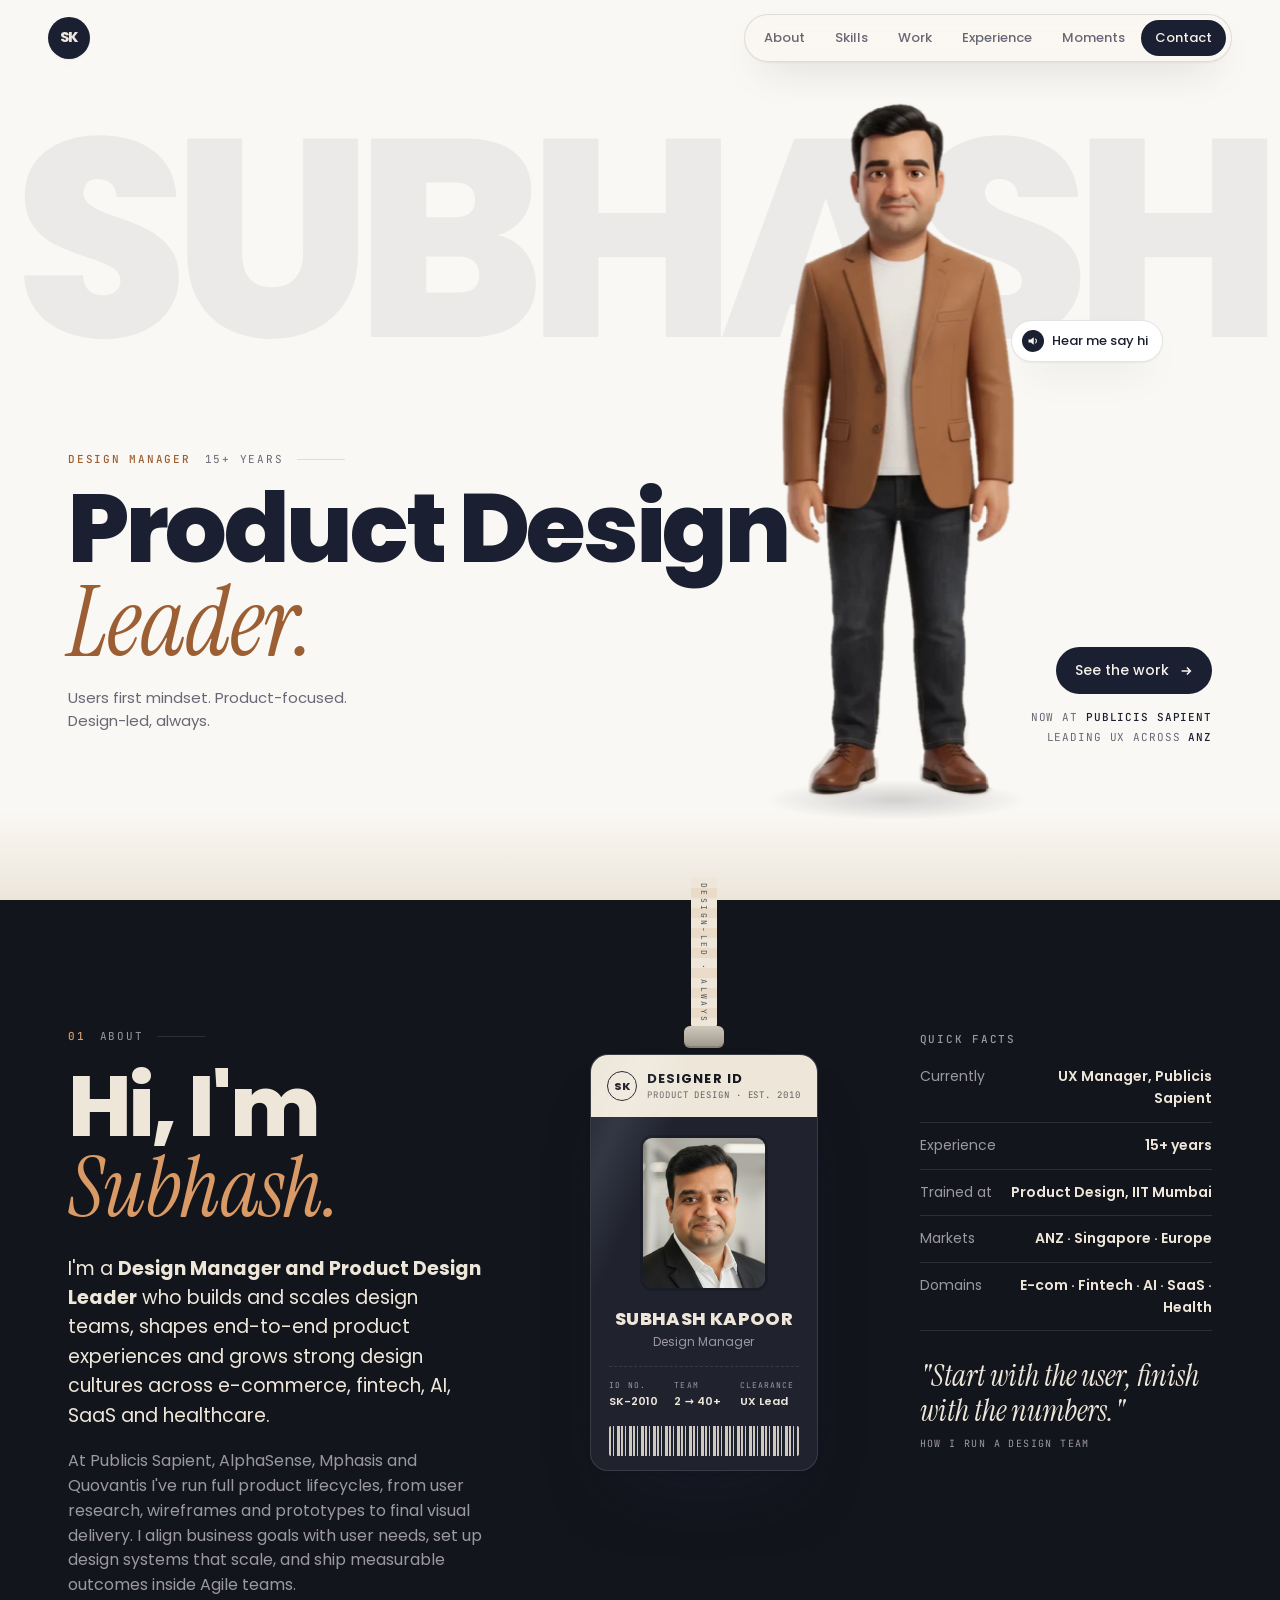
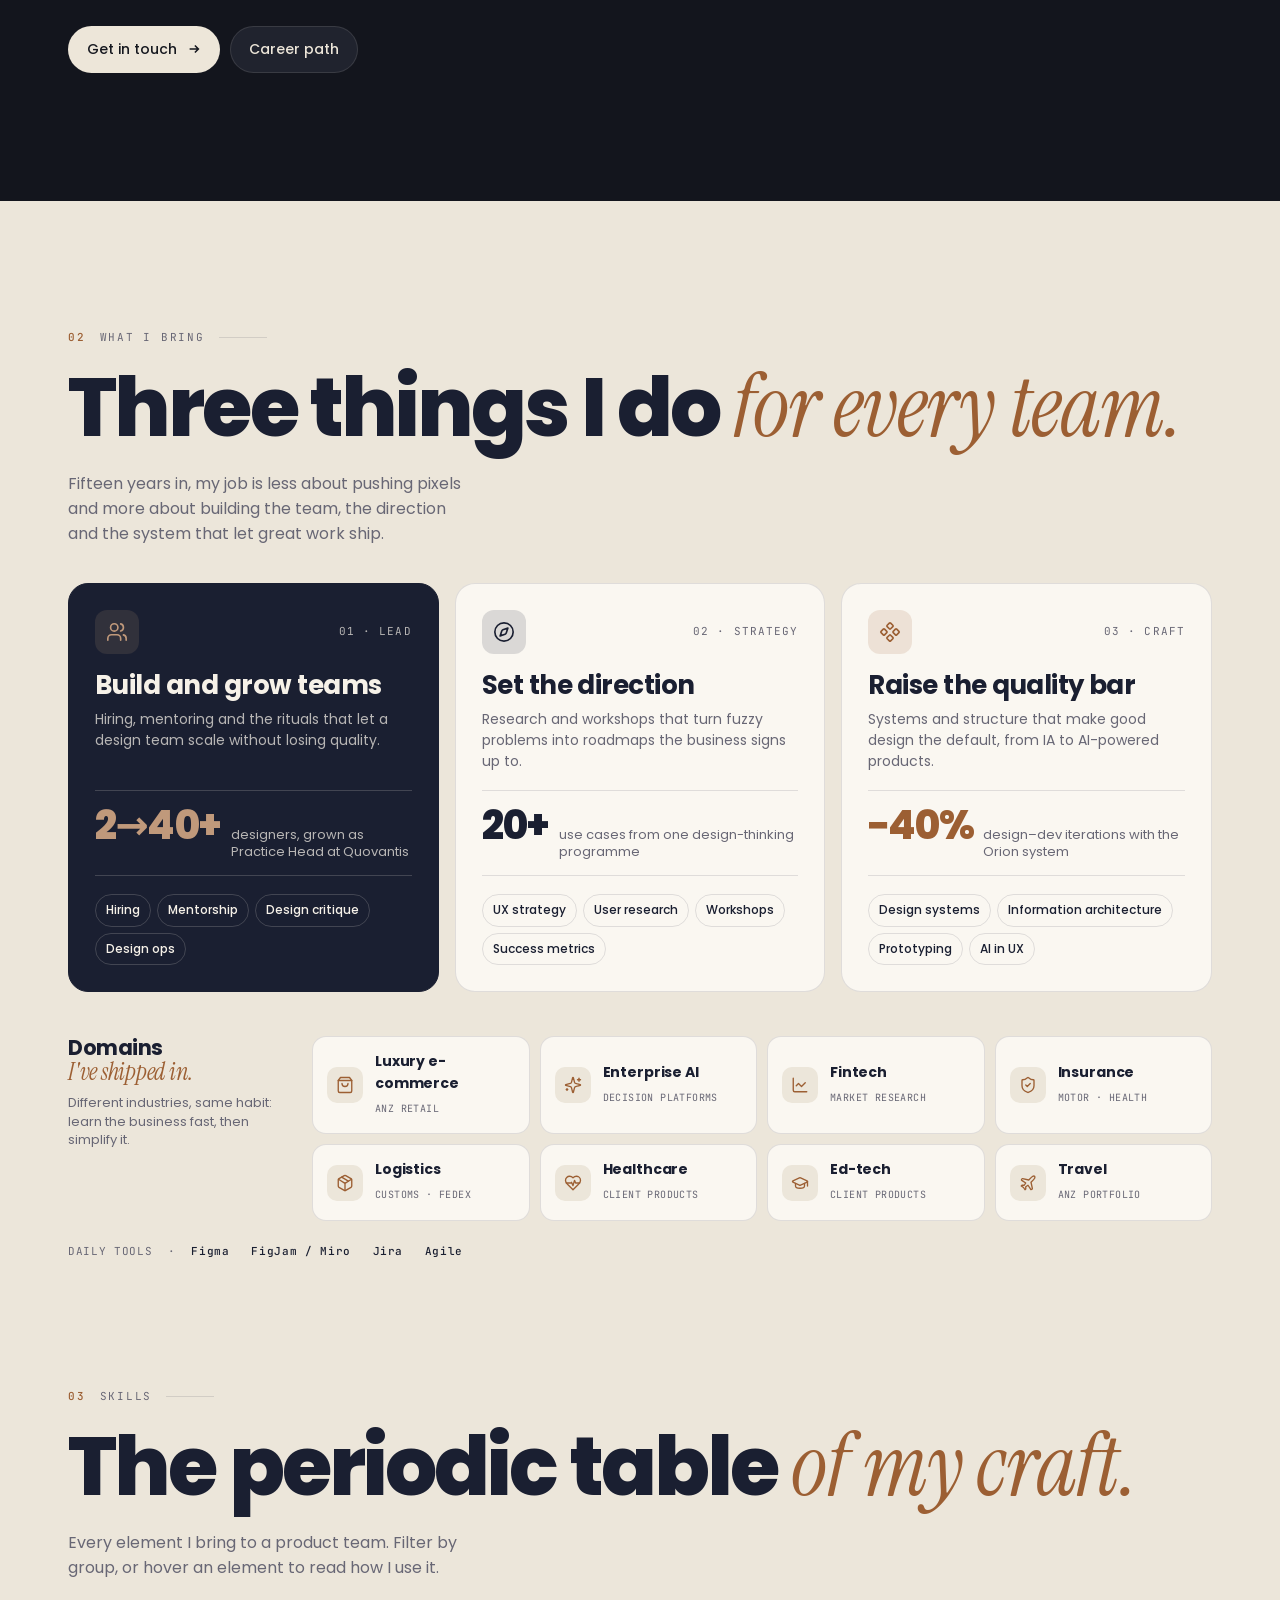
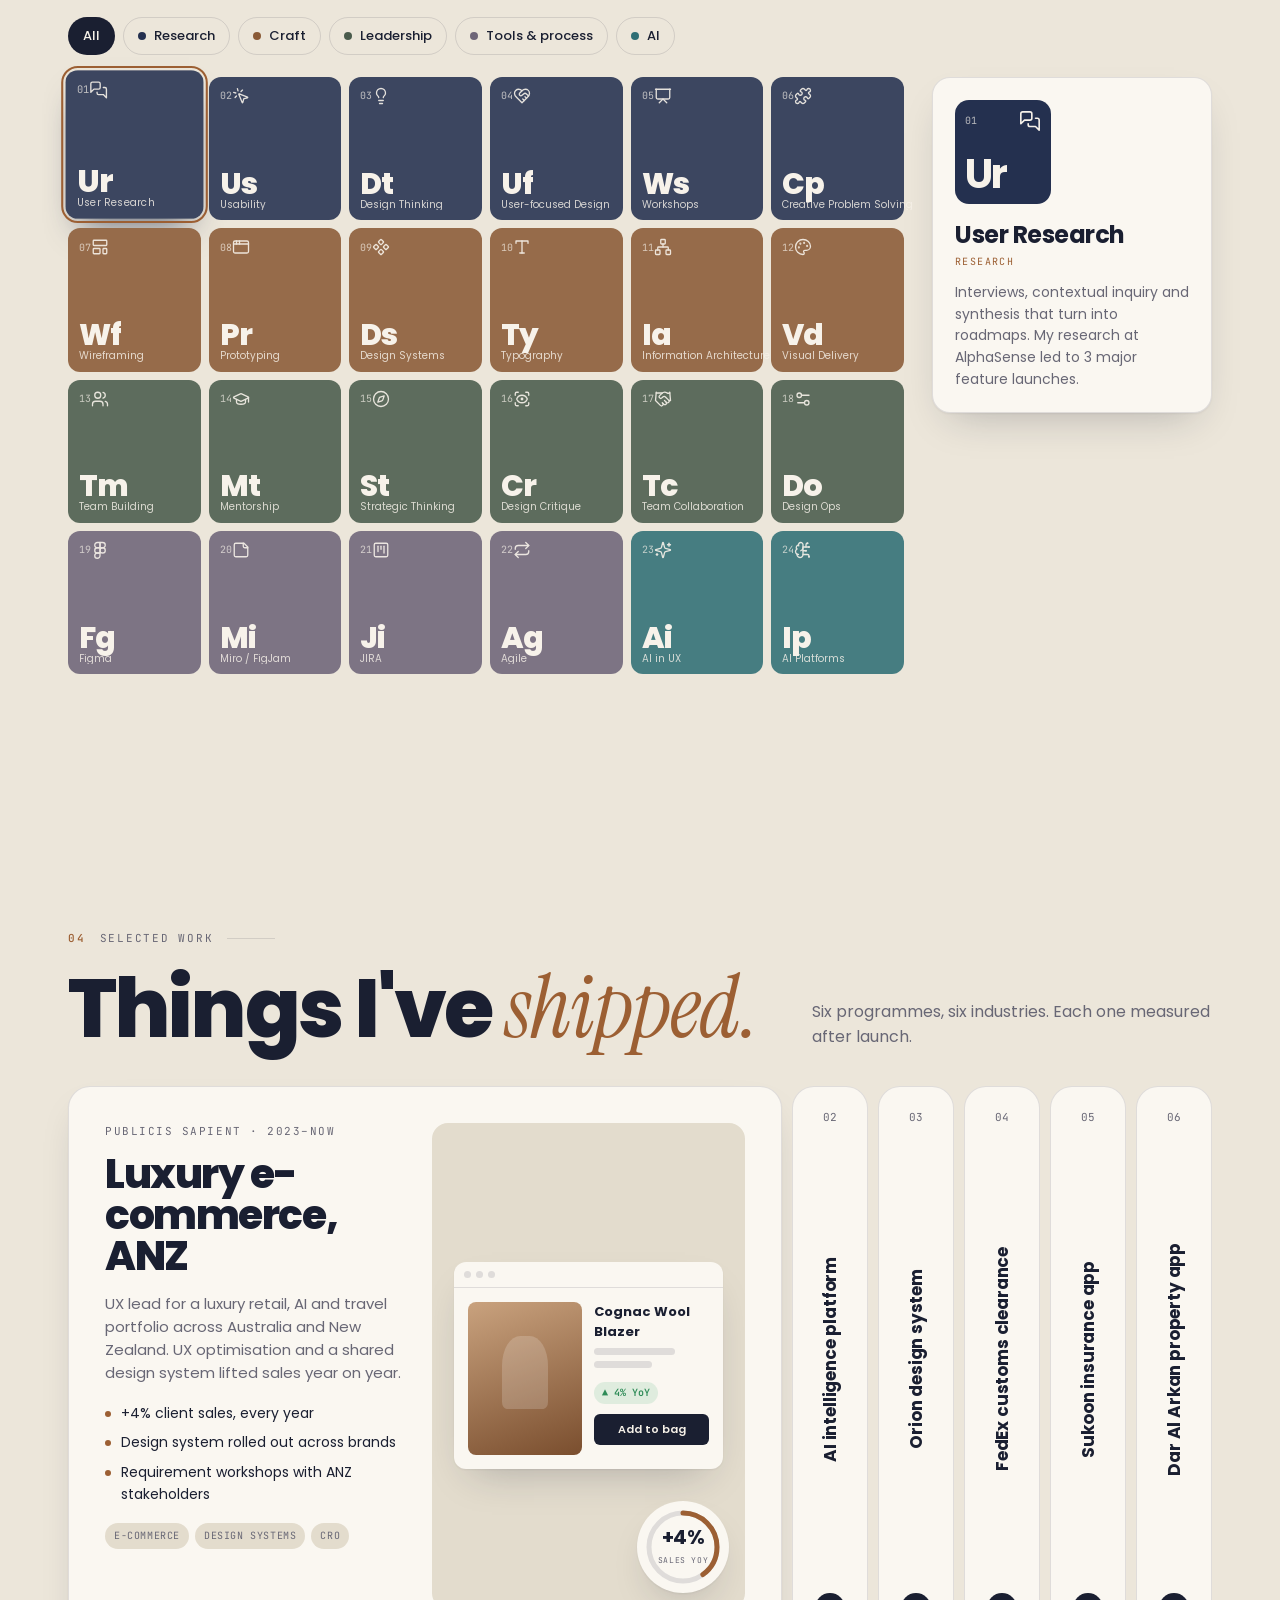
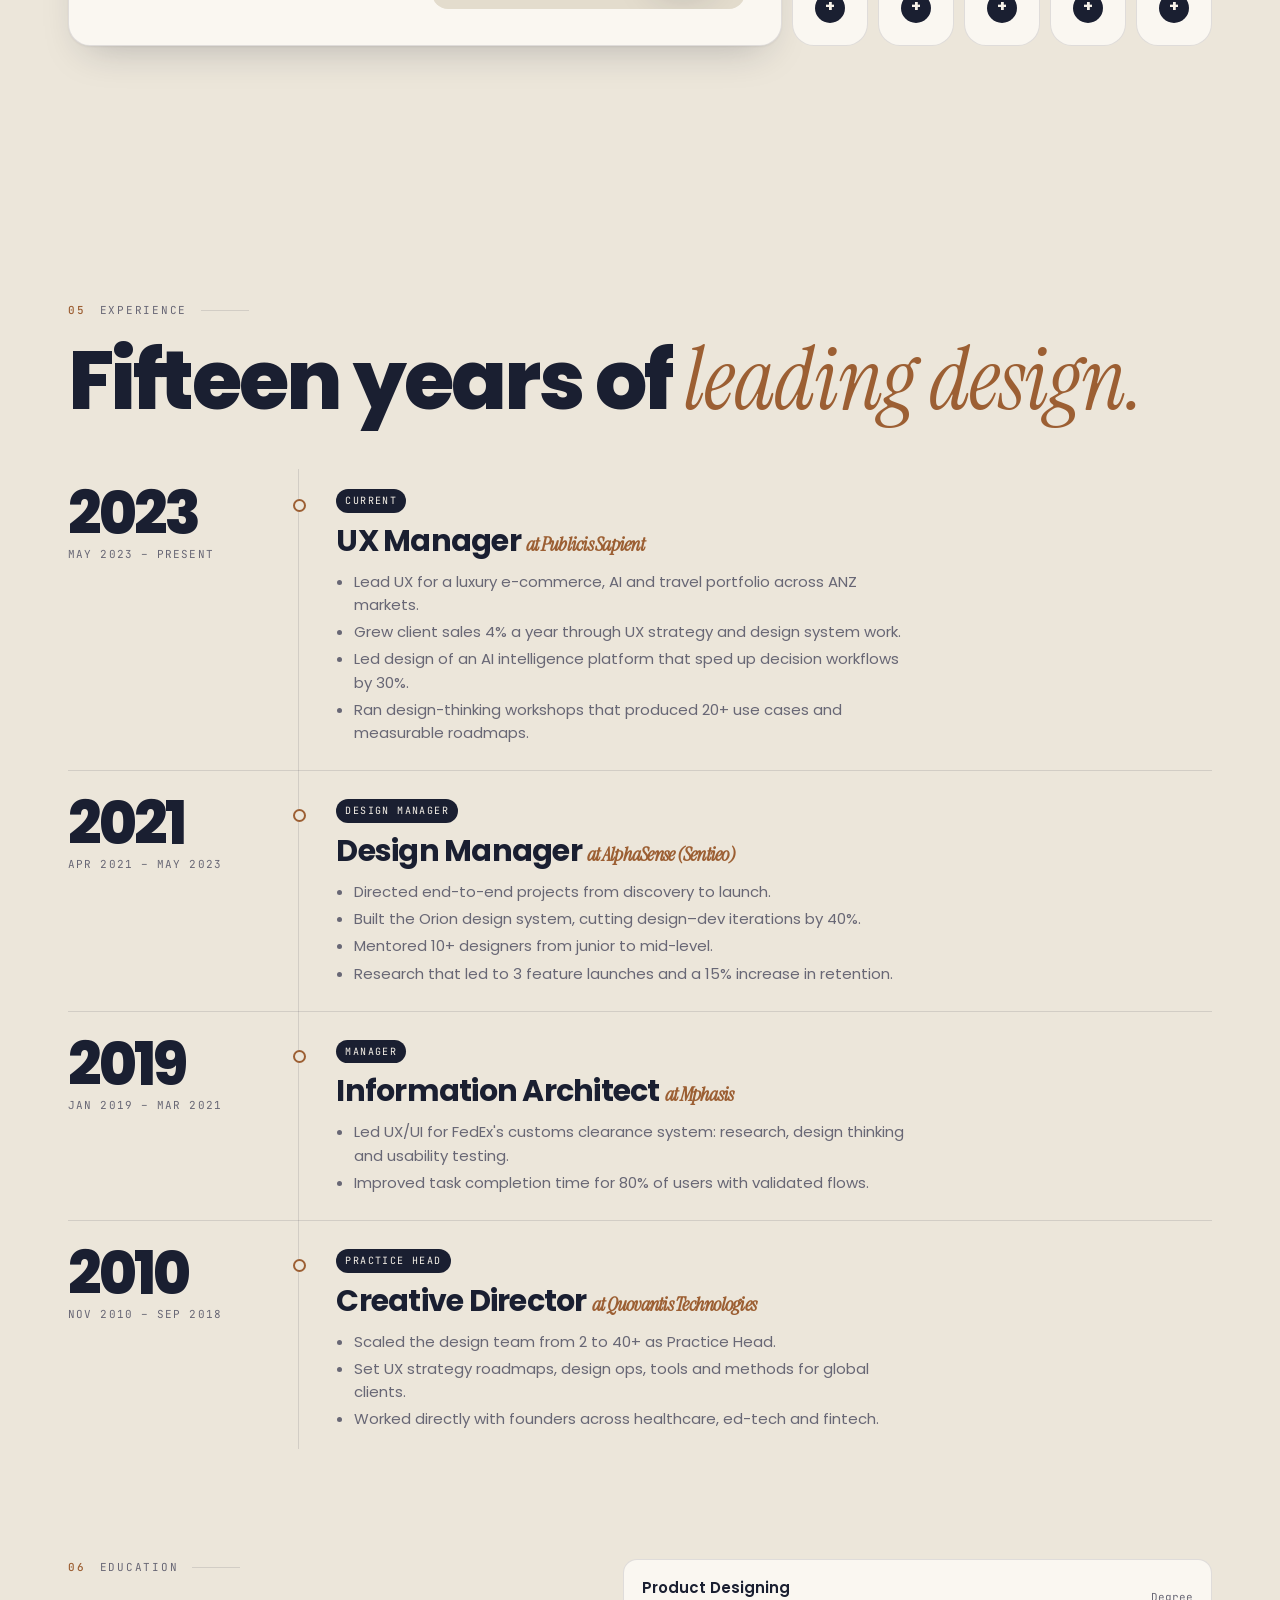
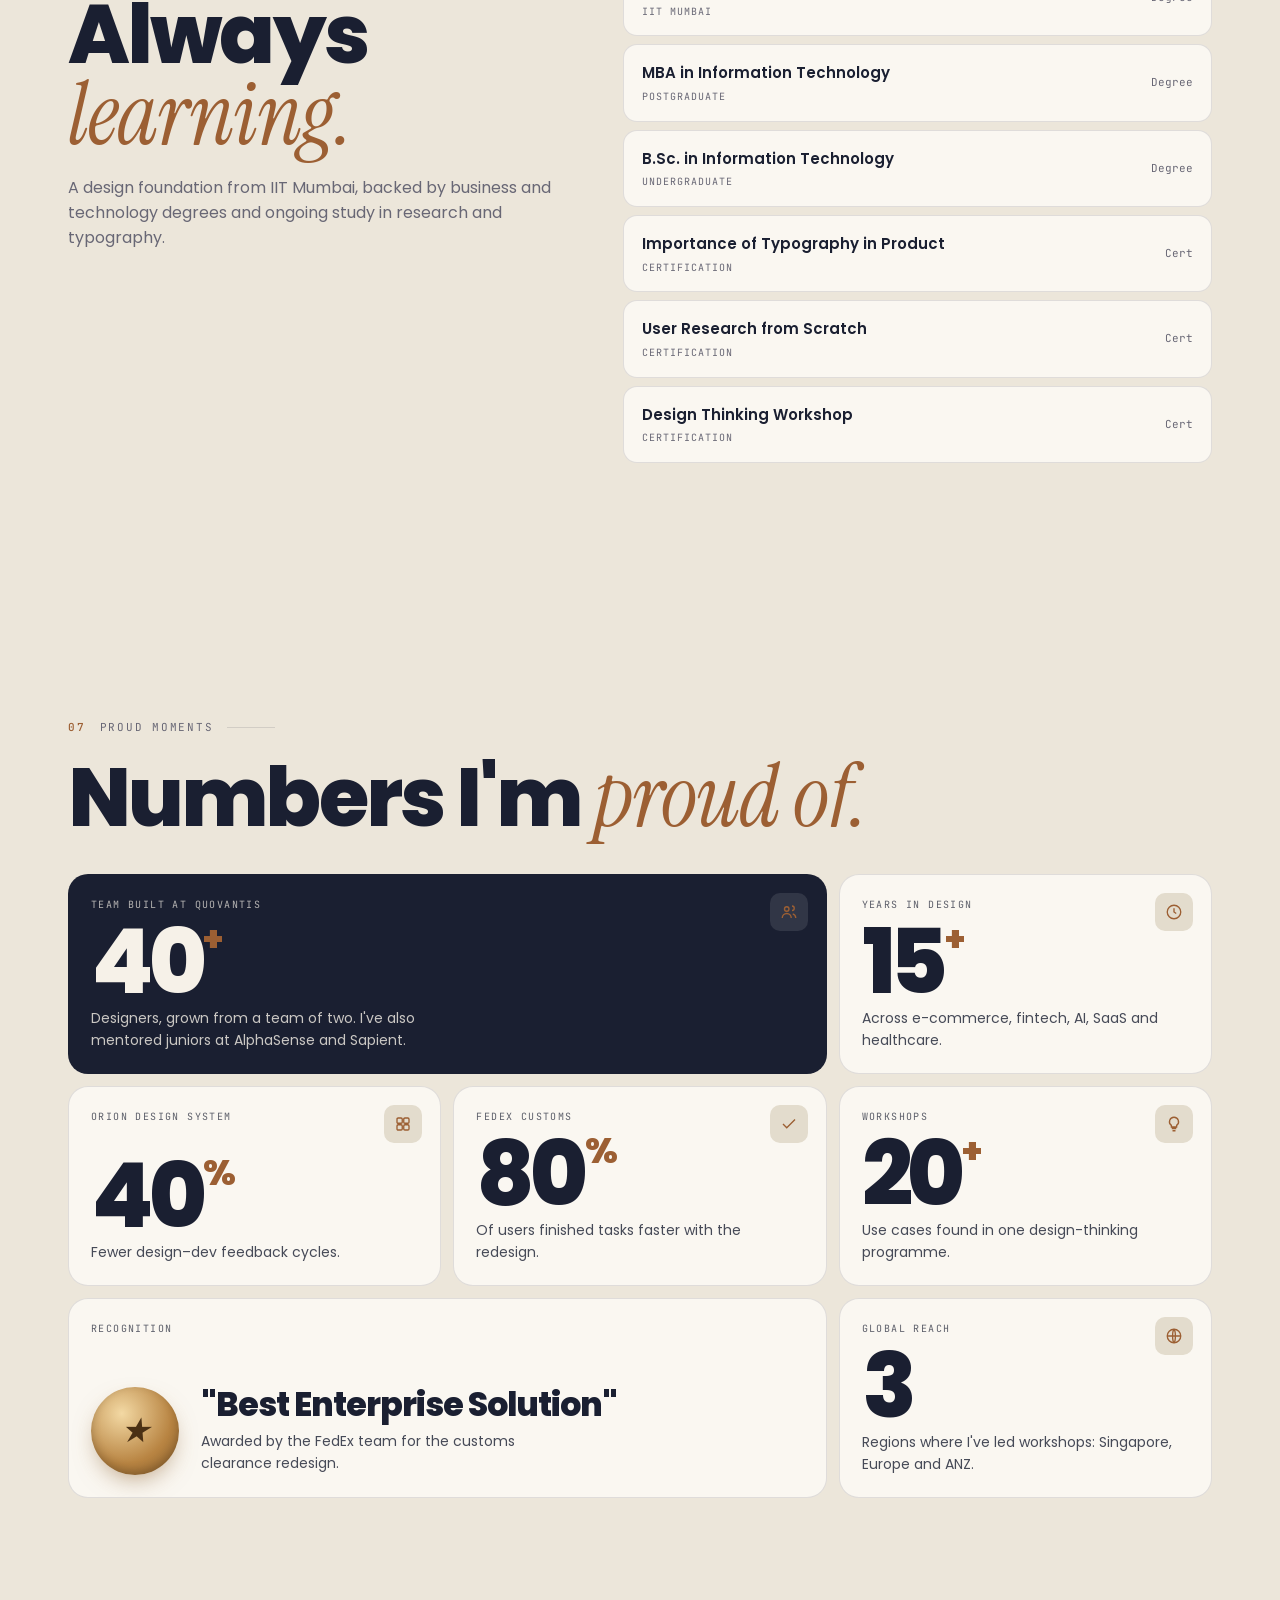
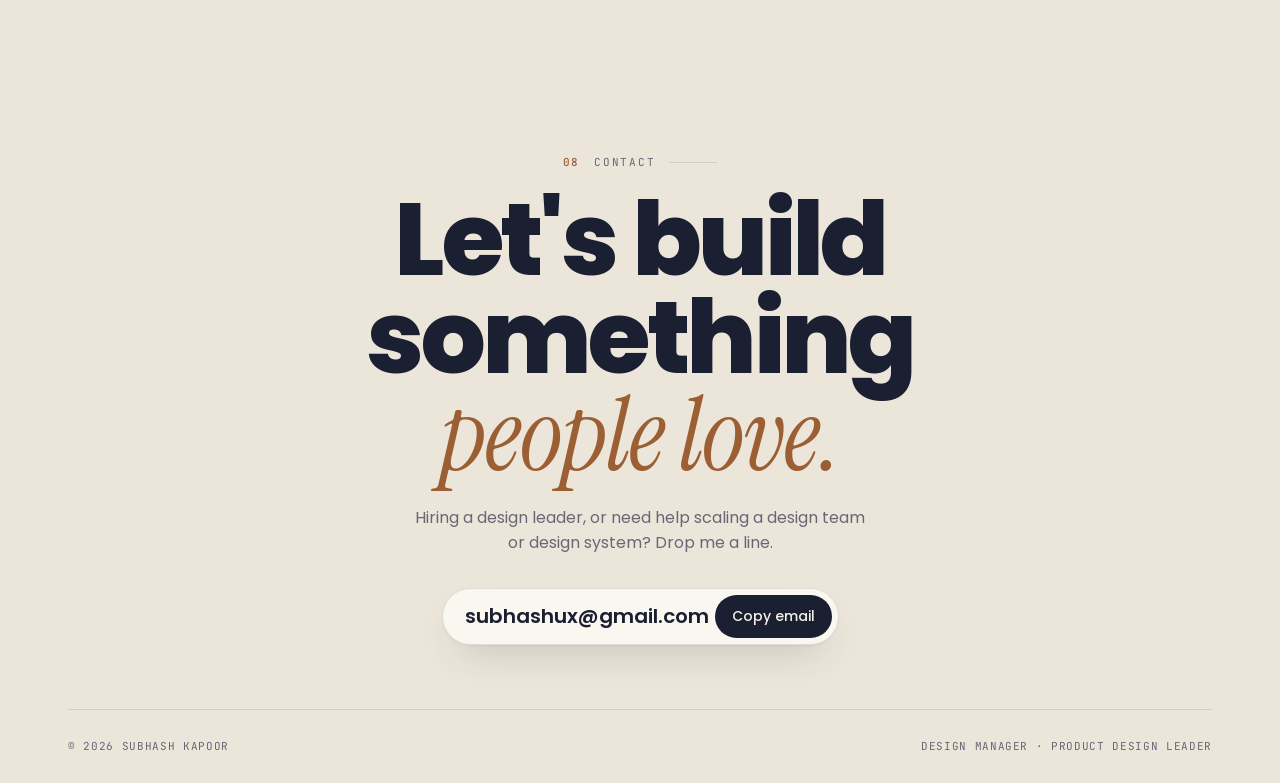
==== index.html @ 2c3939ae "Add Dar Al Arkan property app case study New daa.html case study (research, personas, IA, six key fl" ====
<!doctype html>
<html lang="en">
<head>
<meta charset="utf-8">
<meta name="viewport" content="width=device-width,initial-scale=1,viewport-fit=cover">
<meta name="description" content="Subhash Kapoor, Design Manager and Product Design Leader. Portfolio.">
<style>html{color-scheme:light}body{margin:0}[hidden]{display:none!important}img{max-width:100%}</style>
<title>Subhash Kapoor</title>
<link rel="preconnect" href="https://fonts.googleapis.com">
<link rel="preconnect" href="https://fonts.gstatic.com" crossorigin>
<link rel="stylesheet" href="https://fonts.googleapis.com/css2?family=Poppins:wght@400;500;600;700;800&family=Instrument+Serif:ital@0;1&family=JetBrains+Mono:wght@400;500&display=swap">
<link rel="stylesheet" href="styles.css">

</head>
<body>
<header class="top">
  <a class="mark" href="#top" aria-label="Back to top">SK</a>
  <nav class="pill" aria-label="Sections">
    <a href="#about" data-s="about">About</a>
    <a href="#bring" data-s="bring skills">Skills</a>
    <a href="#work" data-s="work">Work</a>
    <a href="#experience" data-s="experience">Experience</a>
    <a href="#moments" data-s="moments">Moments</a>
    <a href="#contact" data-s="contact">Contact</a>
  </nav>
</header>

<main id="top">
  <!-- HERO -->
  <section class="hero" aria-label="Introduction">
    <div class="ghost" id="ghost" aria-hidden="true">SUBHASH</div>
    <div class="person" id="person">
      <img src="img/subhash-3d.webp" alt="3D cartoon of Subhash Kapoor in a cognac blazer" width="384" height="840">
      <canvas id="stage" width="512" height="1120" role="img" aria-label="Animated 3D cartoon of Subhash Kapoor introducing himself"></canvas>
      <video id="vid" src="media/hero.mp4" muted playsinline preload="auto"></video>
    </div>
    <button class="sound" id="sound" type="button" hidden aria-label="Play with sound">
      <i><svg viewBox="0 0 16 16" fill="currentColor"><path d="M2 6h3l4-3v10L5 10H2z"/><path d="M11.5 5.5a3.5 3.5 0 0 1 0 5" fill="none" stroke="currentColor" stroke-width="1.5" stroke-linecap="round"/></svg></i><span>Hear me say hi</span>
    </button>
    <div class="wrap hero-copy">
      <div>
        <div class="eyebrow"><b>Design Manager</b> 15+ years</div>
        <h1>Product Design<br><em>Leader.</em></h1>
        <p class="tag">Users first mindset. Product-focused. Design-led, always.</p>
      </div>
      <div class="hero-side">
        <a class="btn dark" href="#work">See the work
          <svg viewBox="0 0 16 16" fill="none" stroke="currentColor" stroke-width="1.8"><path d="M3 8h10M9 4l4 4-4 4"/></svg></a>
        <div class="meta">NOW AT <strong>PUBLICIS SAPIENT</strong><br>LEADING UX ACROSS <strong>ANZ</strong></div>
      </div>
    </div>
  </section>

  <!-- ABOUT -->
  <section id="about" class="about">
    <div class="wrap about-grid">
      <div class="rv">
        <div class="eyebrow"><b>01</b> About</div>
        <h2>Hi, I'm <em>Subhash.</em></h2>
        <p class="lead">I'm a <strong>Design Manager and Product Design Leader</strong> who builds and scales design teams, shapes end-to-end product experiences and grows strong design cultures across e-commerce, fintech, AI, SaaS and healthcare.</p>
        <p class="sub">At Publicis Sapient, AlphaSense, Mphasis and Quovantis I've run full product lifecycles, from user research, wireframes and prototypes to final visual delivery. I align business goals with user needs, set up design systems that scale, and ship measurable outcomes inside Agile teams.</p>
        <div class="row">
          <a class="btn dark" href="#contact">Get in touch
            <svg viewBox="0 0 16 16" fill="none" stroke="currentColor" stroke-width="1.8"><path d="M3 8h10M9 4l4 4-4 4"/></svg></a>
          <a class="btn" href="#experience">Career path</a>
        </div>
      </div>

      <div class="lanyard rv" aria-label="Designer ID card">
        <div class="swing">
          <div style="display:flex;flex-direction:column;align-items:center">
            <div class="strap"><span>DESIGN-LED · ALWAYS</span></div>
            <div class="clip"></div>
          </div>
          <div class="idcard" id="idcard">
            <div class="id-top">
              <div class="logo">SK</div>
              <div><b>DESIGNER ID</b><small>PRODUCT DESIGN · EST. 2010</small></div>
            </div>
            <div class="id-body">
              <div class="id-photo"><img src="img/headshot.jpg" alt="Headshot of Subhash Kapoor" width="400" height="500"></div>
              <div class="id-name">SUBHASH KAPOOR</div>
              <div class="id-role">Design Manager</div>
              <dl class="id-fields">
                <div><dt>ID no.</dt><dd>SK-2010</dd></div>
                <div><dt>Team</dt><dd>2 → 40+</dd></div>
                <div><dt>Clearance</dt><dd>UX Lead</dd></div>
              </dl>
              <div class="barcode" aria-hidden="true"></div>
            </div>
          </div>
        </div>
      </div>

      <div class="facts-col rv">
        <div class="facts">
          <h3>Quick facts</h3>
          <div class="fact"><span>Currently</span><span>UX Manager, Publicis Sapient</span></div>
          <div class="fact"><span>Experience</span><span>15+ years</span></div>
          <div class="fact"><span>Trained at</span><span>Product Design, IIT Mumbai</span></div>
          <div class="fact"><span>Markets</span><span>ANZ · Singapore · Europe</span></div>
          <div class="fact"><span>Domains</span><span>E-com · Fintech · AI · SaaS · Health</span></div>
        </div>
        <p class="quote">"Start with the user, finish with the numbers."<small>How I run a design team</small></p>
      </div>
    </div>
  </section>

  <!-- WHAT I BRING -->
  <section id="bring">
    <div class="wrap">
      <div class="sec-head rv">
        <div>
          <div class="eyebrow"><b>02</b> What I bring</div>
          <h2 class="h2" style="margin-top:20px">Three things I do <em>for every team.</em></h2>
        </div>
        <p>Fifteen years in, my job is less about pushing pixels and more about building the team, the direction and the system that let great work ship.</p>
      </div>
      <div class="pillars rv">
        <article class="pillar p-lead">
          <div class="p-top"><span class="p-ic"><svg viewBox="0 0 24 24" aria-hidden="true"><path d="M16 21v-2a4 4 0 0 0-4-4H6a4 4 0 0 0-4 4v2"/><circle cx="9" cy="7" r="4"/><path d="M22 21v-2a4 4 0 0 0-3-3.87"/><path d="M16 3.13a4 4 0 0 1 0 7.75"/></svg></span><span class="p-num">01 · Lead</span></div>
          <h3>Build and grow teams</h3>
          <p class="p-say">Hiring, mentoring and the rituals that let a design team scale without losing quality.</p>
          <div class="p-proof"><b>2→40+</b><span>designers, grown as Practice Head at Quovantis</span></div>
          <ul class="p-tags"><li>Hiring</li><li>Mentorship</li><li>Design critique</li><li>Design ops</li></ul>
        </article>
        <article class="pillar p-strategy">
          <div class="p-top"><span class="p-ic"><svg viewBox="0 0 24 24" aria-hidden="true"><path d="m16.24 7.76-1.804 5.411a2 2 0 0 1-1.265 1.265L7.76 16.24l1.804-5.411a2 2 0 0 1 1.265-1.265z"/><circle cx="12" cy="12" r="10"/></svg></span><span class="p-num">02 · Strategy</span></div>
          <h3>Set the direction</h3>
          <p class="p-say">Research and workshops that turn fuzzy problems into roadmaps the business signs up to.</p>
          <div class="p-proof"><b>20+</b><span>use cases from one design-thinking programme</span></div>
          <ul class="p-tags"><li>UX strategy</li><li>User research</li><li>Workshops</li><li>Success metrics</li></ul>
        </article>
        <article class="pillar p-craft">
          <div class="p-top"><span class="p-ic"><svg viewBox="0 0 24 24" aria-hidden="true"><path d="M15.536 11.293a1 1 0 0 0 0 1.414l2.376 2.377a1 1 0 0 0 1.414 0l2.377-2.377a1 1 0 0 0 0-1.414l-2.377-2.377a1 1 0 0 0-1.414 0z"/><path d="M2.297 11.293a1 1 0 0 0 0 1.414l2.377 2.377a1 1 0 0 0 1.414 0l2.377-2.377a1 1 0 0 0 0-1.414L6.088 8.916a1 1 0 0 0-1.414 0z"/><path d="M8.916 17.912a1 1 0 0 0 0 1.415l2.377 2.376a1 1 0 0 0 1.414 0l2.377-2.376a1 1 0 0 0 0-1.415l-2.377-2.376a1 1 0 0 0-1.414 0z"/><path d="M8.916 4.674a1 1 0 0 0 0 1.414l2.377 2.376a1 1 0 0 0 1.414 0l2.377-2.376a1 1 0 0 0 0-1.414l-2.377-2.377a1 1 0 0 0-1.414 0z"/></svg></span><span class="p-num">03 · Craft</span></div>
          <h3>Raise the quality bar</h3>
          <p class="p-say">Systems and structure that make good design the default, from IA to AI-powered products.</p>
          <div class="p-proof"><b>−40%</b><span>design–dev iterations with the Orion system</span></div>
          <ul class="p-tags"><li>Design systems</li><li>Information architecture</li><li>Prototyping</li><li>AI in UX</li></ul>
        </article>
      </div>
      <div class="domains rv">
        <div class="d-head">
          <h3>Domains <em>I've shipped in.</em></h3>
          <p>Different industries, same habit: learn the business fast, then simplify it.</p>
        </div>
        <ul class="d-grid">
          <li class="dom"><span class="d-ic"><svg viewBox="0 0 24 24" aria-hidden="true"><path d="M6 2 3 6v14a2 2 0 0 0 2 2h14a2 2 0 0 0 2-2V6l-3-4Z"/><path d="M3 6h18"/><path d="M16 10a4 4 0 0 1-8 0"/></svg></span><span><b>Luxury e-commerce</b><small>ANZ retail</small></span></li>
          <li class="dom"><span class="d-ic"><svg viewBox="0 0 24 24" aria-hidden="true"><path d="M9.937 15.5A2 2 0 0 0 8.5 14.063l-6.135-1.582a.5.5 0 0 1 0-.962L8.5 9.936A2 2 0 0 0 9.937 8.5l1.582-6.135a.5.5 0 0 1 .963 0L14.063 8.5A2 2 0 0 0 15.5 9.937l6.135 1.581a.5.5 0 0 1 0 .964L15.5 14.063a2 2 0 0 0-1.437 1.437l-1.582 6.135a.5.5 0 0 1-.963 0z"/><path d="M20 3v4"/><path d="M22 5h-4"/><path d="M4 17v2"/><path d="M5 18H3"/></svg></span><span><b>Enterprise AI</b><small>Decision platforms</small></span></li>
          <li class="dom"><span class="d-ic"><svg viewBox="0 0 24 24" aria-hidden="true"><path d="M3 3v16a2 2 0 0 0 2 2h16"/><path d="m19 9-5 5-4-4-3 3"/></svg></span><span><b>Fintech</b><small>Market research</small></span></li>
          <li class="dom"><span class="d-ic"><svg viewBox="0 0 24 24" aria-hidden="true"><path d="M20 13c0 5-3.5 7.5-7.66 8.95a1 1 0 0 1-.67-.01C7.5 20.5 4 18 4 13V6a1 1 0 0 1 1-1c2 0 4.5-1.2 6.24-2.72a1.17 1.17 0 0 1 1.52 0C14.51 3.81 17 5 19 5a1 1 0 0 1 1 1z"/><path d="m9 12 2 2 4-4"/></svg></span><span><b>Insurance</b><small>Motor · health</small></span></li>
          <li class="dom"><span class="d-ic"><svg viewBox="0 0 24 24" aria-hidden="true"><path d="M11 21.73a2 2 0 0 0 2 0l7-4A2 2 0 0 0 21 16V8a2 2 0 0 0-1-1.73l-7-4a2 2 0 0 0-2 0l-7 4A2 2 0 0 0 3 8v8a2 2 0 0 0 1 1.73z"/><path d="M12 22V12"/><path d="m3.3 7 7.703 4.734a2 2 0 0 0 1.994 0L20.7 7"/><path d="m7.5 4.27 9 5.15"/></svg></span><span><b>Logistics</b><small>Customs · FedEx</small></span></li>
          <li class="dom"><span class="d-ic"><svg viewBox="0 0 24 24" aria-hidden="true"><path d="M19 14c1.49-1.46 3-3.21 3-5.5A5.5 5.5 0 0 0 16.5 3c-1.76 0-3 .5-4.5 2-1.5-1.5-2.74-2-4.5-2A5.5 5.5 0 0 0 2 8.5c0 2.3 1.5 4.05 3 5.5l7 7Z"/><path d="M3.22 12H9.5l.5-1 2 4.5 2-7 1.5 3.5h5.27"/></svg></span><span><b>Healthcare</b><small>Client products</small></span></li>
          <li class="dom"><span class="d-ic"><svg viewBox="0 0 24 24" aria-hidden="true"><path d="M21.42 10.922a1 1 0 0 0-.019-1.838L12.83 5.18a2 2 0 0 0-1.66 0L2.6 9.08a1 1 0 0 0 0 1.832l8.57 3.908a2 2 0 0 0 1.66 0z"/><path d="M22 10v6"/><path d="M6 12.5V16a6 3 0 0 0 12 0v-3.5"/></svg></span><span><b>Ed-tech</b><small>Client products</small></span></li>
          <li class="dom"><span class="d-ic"><svg viewBox="0 0 24 24" aria-hidden="true"><path d="M17.8 19.2 16 11l3.5-3.5C21 6 21.5 4 21 3c-1-.5-3 0-4.5 1.5L13 8 4.8 6.2c-.5-.1-.9.1-1.1.5l-.3.5c-.2.5-.1 1 .3 1.3L9 12l-2 3H4l-1 1 3 2 2 3 1-1v-3l3-2 3.5 5.3c.3.4.8.5 1.3.3l.5-.2c.4-.3.6-.7.5-1.2z"/></svg></span><span><b>Travel</b><small>ANZ portfolio</small></span></li>
        </ul>
      </div>
      <p class="tools rv">Daily tools <span>·</span> <b>Figma</b> <b>FigJam / Miro</b> <b>Jira</b> <b>Agile</b></p>
    </div>
  </section>

  <!-- SKILLS -->
  <section id="skills">
    <div class="wrap">
      <div class="sec-head rv">
        <div>
          <div class="eyebrow"><b>03</b> Skills</div>
          <h2 class="h2" style="margin-top:20px">The periodic table <em>of my craft.</em></h2>
        </div>
        <p>Every element I bring to a product team. Filter by group, or hover an element to read how I use it.</p>
      </div>
      <div class="chips rv" role="group" aria-label="Filter skills">
        <button class="chip" data-g="all" aria-pressed="true">All</button>
        <button class="chip" data-g="research" aria-pressed="false"><i></i>Research</button>
        <button class="chip" data-g="craft" aria-pressed="false"><i></i>Craft</button>
        <button class="chip" data-g="lead" aria-pressed="false"><i></i>Leadership</button>
        <button class="chip" data-g="tools" aria-pressed="false"><i></i>Tools & process</button>
        <button class="chip" data-g="ai" aria-pressed="false"><i></i>AI</button>
      </div>
      <div class="ptable-wrap rv">
        <div class="ptable" id="ptable"></div>
        <aside class="detail" id="detail" aria-live="polite">
          <div class="big" id="dBig"><div class="big-top"><small id="dN">01</small><span id="dI"></span></div><b id="dS">Ur</b></div>
          <div>
            <h3 id="dName">User Research</h3>
            <div class="grp" id="dGrp">Research</div>
            <p id="dText">Interviews, contextual inquiry and synthesis that turn into roadmaps. My research at AlphaSense led to 3 major feature launches.</p>
          </div>
        </aside>
      </div>
    </div>
  </section>

  <!-- WORK -->
  <section id="work">
    <div class="wrap">
      <div class="sec-head rv">
        <div>
          <div class="eyebrow"><b>04</b> Selected work</div>
          <h2 class="h2" style="margin-top:20px">Things I've <em>shipped.</em></h2>
        </div>
        <p>Six programmes, six industries. Each one measured after launch.</p>
      </div>
      <div class="work-list rv" id="work-list">

        <article class="case open" tabindex="0" data-pct="4" data-max="10">
          <div class="spine"><span class="no">01</span><span>Luxury e-commerce</span><span class="plus">+</span></div>
          <div class="inner">
            <div>
              <div class="co">Publicis Sapient · 2023–now</div>
              <h3>Luxury e-commerce, ANZ</h3>
              <p class="desc">UX lead for a luxury retail, AI and travel portfolio across Australia and New Zealand. UX optimisation and a shared design system lifted sales year on year.</p>
              <ul><li>+4% client sales, every year</li><li>Design system rolled out across brands</li><li>Requirement workshops with ANZ stakeholders</li></ul>
              <div class="tags"><span>E-COMMERCE</span><span>DESIGN SYSTEMS</span><span>CRO</span></div>
            </div>
            <div class="stage">
              <div class="mock"><div class="bar"><i></i><i></i><i></i></div>
                <div class="pad prod">
                  <div class="img"></div>
                  <div><b style="font-size:13px">Cognac Wool Blazer</b><div class="ln" style="width:70%"></div><div class="ln" style="width:50%"></div>
                    <div class="lift">▲ 4% YoY</div><div class="buy">Add to bag</div></div>
                </div></div>
              <div class="dial"><svg viewBox="0 0 80 80"><circle class="tr" cx="40" cy="40" r="34"/><circle class="vl" cx="40" cy="40" r="34"/></svg><div><b>+4%</b><small>sales YoY</small></div></div>
            </div>
          </div>
        </article>

        <article class="case" tabindex="0" data-pct="30" data-max="100">
          <div class="spine"><span class="no">02</span><span>AI intelligence platform</span><span class="plus">+</span></div>
          <div class="inner">
            <div>
              <div class="co">Publicis Sapient · Enterprise AI</div>
              <h3>AI intelligence platform</h3>
              <p class="desc">Led the design of an AI platform that helps enterprise clients get to decisions faster. Design-thinking workshops surfaced 20+ use cases and set the roadmap.</p>
              <ul><li>Decision workflows 30% faster</li><li>20+ actionable use cases identified</li><li>Success metrics defined per release</li></ul>
              <div class="tags"><span>AI IN UX</span><span>WORKSHOPS</span><span>ENTERPRISE</span></div>
            </div>
            <div class="stage">
              <div class="mock"><div class="bar"><i></i><i></i><i></i></div>
                <div class="pad"><div class="ai-q">Which markets slowed in Q3?</div>
                  <div class="ai-a"><b>3 markets below forecast</b><div class="bars"><i style="height:80%"></i><i style="height:62%"></i><i style="height:90%"></i><i style="height:38%"></i><i style="height:44%"></i><i style="height:70%"></i></div></div></div></div>
              <div class="dial"><svg viewBox="0 0 80 80"><circle class="tr" cx="40" cy="40" r="34"/><circle class="vl" cx="40" cy="40" r="34"/></svg><div><b>30%</b><small>faster</small></div></div>
            </div>
          </div>
        </article>

        <article class="case" tabindex="0" data-pct="40" data-max="100">
          <div class="spine"><span class="no">03</span><span>Orion design system</span><span class="plus">+</span></div>
          <div class="inner">
            <div>
              <div class="co">AlphaSense (Sentieo) · 2021–2023</div>
              <h3>Orion design system</h3>
              <p class="desc">Created and scaled Orion, the design system behind AlphaSense's research platform. Shared tokens and components cut the back-and-forth between design and engineering.</p>
              <ul><li>40% fewer design–dev iterations</li><li>3 major features launched from research</li><li>15% lift in retention</li></ul>
              <div class="tags"><span>DESIGN SYSTEMS</span><span>FINTECH</span><span>RESEARCH</span></div>
            </div>
            <div class="stage">
              <div class="mock"><div class="bar"><i></i><i></i><i></i></div>
                <div class="pad"><b style="font-size:12px">Orion / Tokens</b>
                  <div class="tok" style="margin-top:10px"><i style="background:#1A1F31"></i><i style="background:#3D4C7A"></i><i style="background:#9C5F33"></i><i style="background:#D9C7AE"></i><i style="background:#ECE6DA;box-shadow:inset 0 0 0 1px rgba(0,0,0,.08)"></i></div>
                  <div class="cmp"><span class="p">Primary</span><span>Secondary</span><span>Ghost</span></div>
                  <div class="ln" style="width:90%;margin-top:12px"></div><div class="ln" style="width:60%"></div></div></div>
              <div class="dial"><svg viewBox="0 0 80 80"><circle class="tr" cx="40" cy="40" r="34"/><circle class="vl" cx="40" cy="40" r="34"/></svg><div><b>−40%</b><small>iterations</small></div></div>
            </div>
          </div>
        </article>

        <article class="case" tabindex="0" data-pct="80" data-max="100">
          <div class="spine"><span class="no">04</span><span>FedEx customs clearance</span><span class="plus">+</span></div>
          <div class="inner">
            <div>
              <div class="co">Mphasis for FedEx · 2019–2021</div>
              <h3>FedEx customs clearance</h3>
              <p class="desc">As senior information architect I worked with every user persona to find what was broken in customs clearance, then ran bunker sessions, clickable prototypes and usability tests.</p>
              <ul><li>Task completion improved for 80% of users</li><li>"Best Enterprise Solution" award from FedEx</li><li>Validated through rounds of usability testing</li></ul>
              <div class="tags"><span>LOGISTICS</span><span>INFORMATION ARCHITECTURE</span><span>USABILITY</span></div>
            </div>
            <div class="stage">
              <div class="mock"><div class="bar"><i></i><i></i><i></i></div>
                <div class="pad"><div class="steps"><i class="d"></i><i class="d"></i><i class="d"></i><i></i></div>
                  <div class="field"><span>HS code</span><b>8471.30</b></div>
                  <div class="field"><span>Declared value</span><b>$1,240</b></div>
                  <div class="field"><span>Status</span><span class="ok">● Cleared</span></div></div></div>
              <div class="dial"><svg viewBox="0 0 80 80"><circle class="tr" cx="40" cy="40" r="34"/><circle class="vl" cx="40" cy="40" r="34"/></svg><div><b>80%</b><small>of users</small></div></div>
            </div>
          </div>
        </article>

        <article class="case" tabindex="0" data-pct="20" data-max="24">
          <div class="spine"><span class="no">05</span><span>Sukoon insurance app</span><span class="plus">+</span></div>
          <div class="inner">
            <div>
              <div class="co">Sukoon Insurance · UAE · Mobile</div>
              <h3>Sukoon insurance app</h3>
              <p class="desc">A first mobile app that puts motor and health policies, roadside claims and claim tracking in one place. The camera reads the paperwork, so nobody types a police report at the roadside.</p>
              <ul><li>20+ flows across motor, health and servicing</li><li>Scan-first claims with OCR and a human check</li><li>Shipped to the App Store and Google Play</li></ul>
              <div class="tags"><span>MOBILE APP</span><span>INSURANCE</span><span>OCR</span></div>
              <a class="btn dark cs-link" href="sukoon.html">Read the case study <svg viewBox="0 0 16 16" fill="none" stroke="currentColor" stroke-width="1.6" stroke-linecap="round" stroke-linejoin="round"><path d="M3 8h10M9 4l4 4-4 4"/></svg></a>
            </div>
            <div class="stage phones">
              <a class="phone" href="sukoon.html" aria-label="Open the Sukoon case study" tabindex="-1"><img src="img/sukoon/s02.webp" alt="Sukoon app home screen before linking a policy" loading="lazy"></a>
              <a class="phone mid" href="sukoon.html" aria-label="Open the Sukoon case study" tabindex="-1"><img src="img/sukoon/s03.webp" alt="Sukoon app health policy home with digital card and claims" loading="lazy"></a>
              <div class="dial"><svg viewBox="0 0 80 80"><circle class="tr" cx="40" cy="40" r="34"/><circle class="vl" cx="40" cy="40" r="34"/></svg><div><b>20+</b><small>flows</small></div></div>
            </div>
          </div>
        </article>

        <article class="case" tabindex="0" data-pct="5" data-max="5">
          <div class="spine"><span class="no">06</span><span>Dar Al Arkan property app</span><span class="plus">+</span></div>
          <div class="inner">
            <div>
              <div class="co">Dar Al Arkan Online · KSA · Mobile</div>
              <h3>Dar Al Arkan property app</h3>
              <p class="desc">A bilingual property app for Saudi Arabia. Buyers and renters search, map and enquire; owners, brokers, developers and agents list homes and follow up on every lead from one dashboard.</p>
              <ul><li>136 screens across 5 user roles</li><li>Simple search first, detailed filters on demand</li><li>Full English and Arabic (RTL) layouts</li></ul>
              <div class="tags"><span>MOBILE APP</span><span>REAL ESTATE</span><span>ARABIC RTL</span></div>
              <a class="btn dark cs-link" href="daa.html">Read the case study <svg viewBox="0 0 16 16" fill="none" stroke="currentColor" stroke-width="1.6" stroke-linecap="round" stroke-linejoin="round"><path d="M3 8h10M9 4l4 4-4 4"/></svg></a>
            </div>
            <div class="stage phones">
              <a class="phone" href="daa.html" aria-label="Open the Dar Al Arkan case study" tabindex="-1"><img src="img/daa/d06.webp" alt="Dar Al Arkan app home with search and property cards" loading="lazy"></a>
              <a class="phone mid" href="daa.html" aria-label="Open the Dar Al Arkan case study" tabindex="-1"><img src="img/daa/d17.webp" alt="Dar Al Arkan owner dashboard with reports" loading="lazy"></a>
              <div class="dial"><svg viewBox="0 0 80 80"><circle class="tr" cx="40" cy="40" r="34"/><circle class="vl" cx="40" cy="40" r="34"/></svg><div><b>5</b><small>user roles</small></div></div>
            </div>
          </div>
        </article>

      </div>
    </div>
  </section>

  <!-- EXPERIENCE -->
  <section id="experience">
    <div class="wrap">
      <div class="rv">
        <div class="eyebrow"><b>05</b> Experience</div>
        <h2 class="h2" style="margin-top:20px">Fifteen years of <em>leading design.</em></h2>
      </div>
      <div class="tl" id="tl">
        <div class="tl-fill" id="tlFill"></div>
        <div class="job rv">
          <div class="yr">2023<small>MAY 2023 – PRESENT</small></div>
          <div class="job-body"><span class="badge">Current</span>
            <h3>UX Manager <span class="at">at Publicis Sapient</span></h3>
            <ul><li>Lead UX for a luxury e-commerce, AI and travel portfolio across ANZ markets.</li><li>Grew client sales 4% a year through UX strategy and design system work.</li><li>Led design of an AI intelligence platform that sped up decision workflows by 30%.</li><li>Ran design-thinking workshops that produced 20+ use cases and measurable roadmaps.</li></ul></div>
        </div>
        <div class="job rv">
          <div class="yr">2021<small>APR 2021 – MAY 2023</small></div>
          <div class="job-body"><span class="badge">Design Manager</span>
            <h3>Design Manager <span class="at">at AlphaSense (Sentieo)</span></h3>
            <ul><li>Directed end-to-end projects from discovery to launch.</li><li>Built the Orion design system, cutting design–dev iterations by 40%.</li><li>Mentored 10+ designers from junior to mid-level.</li><li>Research that led to 3 feature launches and a 15% increase in retention.</li></ul></div>
        </div>
        <div class="job rv">
          <div class="yr">2019<small>JAN 2019 – MAR 2021</small></div>
          <div class="job-body"><span class="badge">Manager</span>
            <h3>Information Architect <span class="at">at Mphasis</span></h3>
            <ul><li>Led UX/UI for FedEx's customs clearance system: research, design thinking and usability testing.</li><li>Improved task completion time for 80% of users with validated flows.</li></ul></div>
        </div>
        <div class="job rv">
          <div class="yr">2010<small>NOV 2010 – SEP 2018</small></div>
          <div class="job-body"><span class="badge">Practice Head</span>
            <h3>Creative Director <span class="at">at Quovantis Technologies</span></h3>
            <ul><li>Scaled the design team from 2 to 40+ as Practice Head.</li><li>Set UX strategy roadmaps, design ops, tools and methods for global clients.</li><li>Worked directly with founders across healthcare, ed-tech and fintech.</li></ul></div>
        </div>
      </div>

      <div class="learn">
        <div class="rv">
          <div class="eyebrow"><b>06</b> Education</div>
          <h2 class="h2" style="margin-top:20px">Always <em>learning.</em></h2>
          <p class="sub" style="margin-top:20px">A design foundation from IIT Mumbai, backed by business and technology degrees and ongoing study in research and typography.</p>
        </div>
        <div class="stack rv">
          <div class="cert"><div><b>Product Designing</b><small>IIT Mumbai</small></div><span class="k">Degree</span></div>
          <div class="cert"><div><b>MBA in Information Technology</b><small>Postgraduate</small></div><span class="k">Degree</span></div>
          <div class="cert"><div><b>B.Sc. in Information Technology</b><small>Undergraduate</small></div><span class="k">Degree</span></div>
          <div class="cert"><div><b>Importance of Typography in Product</b><small>Certification</small></div><span class="k">Cert</span></div>
          <div class="cert"><div><b>User Research from Scratch</b><small>Certification</small></div><span class="k">Cert</span></div>
          <div class="cert"><div><b>Design Thinking Workshop</b><small>Certification</small></div><span class="k">Cert</span></div>
        </div>
      </div>
    </div>
  </section>

  <!-- PROUD MOMENTS -->
  <section id="moments">
    <div class="wrap">
      <div class="sec-head rv">
        <div>
          <div class="eyebrow"><b>07</b> Proud moments</div>
          <h2 class="h2" style="margin-top:20px">Numbers I'm <em>proud of.</em></h2>
        </div>
      </div>
      <div class="stats">
        <div class="stat ink wide rv">
          <span class="lbl">Team built at Quovantis</span>
          <div class="ico"><svg viewBox="0 0 24 24"><circle cx="9" cy="8" r="3"/><path d="M3 20c0-3.3 2.7-6 6-6s6 2.7 6 6"/><path d="M16 4a3 3 0 0 1 0 6M21 20c0-2.6-1.6-4.8-4-5.6"/></svg></div>
          <div><div class="num"><span data-count="40">40</span><sup>+</sup></div><p>Designers, grown from a team of two. I've also mentored juniors at AlphaSense and Sapient.</p></div>
        </div>
        <div class="stat rv">
          <span class="lbl">Years in design</span>
          <div class="ico"><svg viewBox="0 0 24 24"><circle cx="12" cy="12" r="9"/><path d="M12 7v5l3 2"/></svg></div>
          <div><div class="num"><span data-count="15">15</span><sup>+</sup></div><p>Across e-commerce, fintech, AI, SaaS and healthcare.</p></div>
        </div>
        <div class="stat rv">
          <span class="lbl">Orion design system</span>
          <div class="ico"><svg viewBox="0 0 24 24"><rect x="4" y="4" width="7" height="7" rx="1.5"/><rect x="13" y="4" width="7" height="7" rx="1.5"/><rect x="4" y="13" width="7" height="7" rx="1.5"/><rect x="13" y="13" width="7" height="7" rx="1.5"/></svg></div>
          <div><div class="num"><span data-count="40">40</span><sup>%</sup></div><p>Fewer design–dev feedback cycles.</p></div>
        </div>
        <div class="stat rv">
          <span class="lbl">FedEx customs</span>
          <div class="ico"><svg viewBox="0 0 24 24"><path d="M4 12l5 5L20 6"/></svg></div>
          <div><div class="num"><span data-count="80">80</span><sup>%</sup></div><p>Of users finished tasks faster with the redesign.</p></div>
        </div>
        <div class="stat rv">
          <span class="lbl">Workshops</span>
          <div class="ico"><svg viewBox="0 0 24 24"><path d="M9 18h6M10 21h4M12 3a6 6 0 0 0-3.5 10.9V16h7v-2.1A6 6 0 0 0 12 3z"/></svg></div>
          <div><div class="num"><span data-count="20">20</span><sup>+</sup></div><p>Use cases found in one design-thinking programme.</p></div>
        </div>
        <div class="stat wide rv">
          <span class="lbl">Recognition</span>
          <div class="award" style="margin-top:14px">
            <div class="medal" aria-hidden="true"><span>★</span></div>
            <div><h3>"Best Enterprise Solution"</h3><p>Awarded by the FedEx team for the customs clearance redesign.</p></div>
          </div>
        </div>
        <div class="stat rv">
          <span class="lbl">Global reach</span>
          <div class="ico"><svg viewBox="0 0 24 24"><circle cx="12" cy="12" r="9"/><path d="M3 12h18M12 3c2.5 2.7 2.5 15.3 0 18M12 3c-2.5 2.7-2.5 15.3 0 18"/></svg></div>
          <div><div class="num"><span data-count="3">3</span></div><p>Regions where I've led workshops: Singapore, Europe and ANZ.</p></div>
        </div>
      </div>
    </div>
  </section>

  <!-- CONTACT -->
  <section id="contact" class="contact">
    <div class="wrap rv">
      <div class="eyebrow" style="justify-content:center"><b>08</b> Contact</div>
      <h2>Let's build something <em>people love.</em></h2>
      <p>Hiring a design leader, or need help scaling a design team or design system? Drop me a line.</p>
      <div class="mail">
        <span id="email">subhashux@gmail.com</span>
        <button class="btn dark" id="copy" type="button">Copy email</button>
      </div>
    </div>
  </section>

  <div class="wrap"><footer><span>© 2026 SUBHASH KAPOOR</span><span>DESIGN MANAGER · PRODUCT DESIGN LEADER</span></footer></div>
</main>

<script src="app.js"></script>

</body>
</html>
---- styles.css ----
/* Layout: one long scroll on warm studio paper; a cut-out portrait anchors the hero, each section pairs a heavy grotesk headline with an italic serif "voice". */
:root{
  --hero-bg:#FAF8F4; --page-bg:#ECE6DA; --bg:#ECE6DA; --bg-2:#E3DCCD; --surface:#FAF7F1; --ink:#1A1F31; --muted:#686775;
  --line:rgba(26,31,49,.12); --ghost:rgba(26,31,49,.07);
  --accent:#9C5F33; --accent-soft:rgba(156,95,51,.12); --on-ink:#F6F1E8;
  --shadow:0 1px 2px rgba(26,31,49,.06),0 18px 40px -18px rgba(26,31,49,.28);
  --f-display:"Poppins",ui-sans-serif,system-ui,-apple-system,"Segoe UI",sans-serif;
  --f-serif:"Instrument Serif","Iowan Old Style",Georgia,serif;
  --f-mono:"JetBrains Mono",ui-monospace,SFMono-Regular,Menlo,monospace;
  --gutter:clamp(16px,4vw,48px); --max:1240px;
}
@media (prefers-color-scheme:dark){:root:not([data-theme="light"]){
  --hero-bg:#FAF8F4; --page-bg:#13151D; --bg:#13151D; --bg-2:#1A1D27; --surface:#20232E; --ink:#EDE6D9; --muted:#9C98A2;
  --line:rgba(237,230,217,.12); --ghost:rgba(237,230,217,.06);
  --accent:#D99A66; --accent-soft:rgba(217,154,102,.14); --on-ink:#16181F;
  --shadow:0 1px 2px rgba(0,0,0,.3),0 18px 40px -18px rgba(0,0,0,.7); color-scheme:dark}}
:root[data-theme="dark"]{
  --hero-bg:#FAF8F4; --page-bg:#13151D; --bg:#13151D; --bg-2:#1A1D27; --surface:#20232E; --ink:#EDE6D9; --muted:#9C98A2;
  --line:rgba(237,230,217,.12); --ghost:rgba(237,230,217,.06);
  --accent:#D99A66; --accent-soft:rgba(217,154,102,.14); --on-ink:#16181F;
  --shadow:0 1px 2px rgba(0,0,0,.3),0 18px 40px -18px rgba(0,0,0,.7); color-scheme:dark}

*{box-sizing:border-box}
html{scroll-behavior:smooth}
body{background:var(--bg);color:var(--ink);font-family:var(--f-display);font-size:16px;line-height:1.55;-webkit-font-smoothing:antialiased;overflow-x:hidden}
body::before{content:"";position:fixed;inset:0;pointer-events:none;z-index:0;
  background:radial-gradient(60vw 50vw at 75% 10%,var(--accent-soft),transparent 70%)}
a{color:inherit}
.wrap{position:relative;z-index:1;max-width:var(--max);margin:0 auto;padding-inline:var(--gutter)}
h1,h2,h3{margin:0;text-wrap:balance;letter-spacing:-.035em;line-height:.95}
em,.serif{font-family:var(--f-serif);font-style:italic;font-weight:400;letter-spacing:-.01em}
.eyebrow{font-family:var(--f-mono);font-size:11px;letter-spacing:.16em;text-transform:uppercase;color:var(--muted);display:flex;gap:14px;align-items:center}
.eyebrow b{color:var(--accent);font-weight:500}
.eyebrow::after{content:"";height:1px;width:48px;background:var(--line)}
.h2{font-size:clamp(40px,6.4vw,84px);font-weight:800}
.h2 em{color:var(--accent);font-size:1.06em}
section{position:relative;padding-block:clamp(72px,10vw,128px)}
:focus-visible{outline:2px solid var(--accent);outline-offset:3px;border-radius:8px}

/* ---------- nav ---------- */
.top{position:fixed;left:0;right:0;top:0;z-index:50;padding:calc(env(safe-area-inset-top,0px) + 14px) var(--gutter) 0;display:flex;justify-content:space-between;align-items:center;gap:12px;pointer-events:none}
.mark{pointer-events:auto;width:42px;height:42px;border-radius:50%;background:var(--ink);color:var(--bg);display:grid;place-items:center;font-weight:800;font-size:14px;letter-spacing:-.02em;text-decoration:none;box-shadow:var(--shadow);flex:none}
.pill{pointer-events:auto;display:flex;gap:2px;padding:5px;border-radius:999px;background:color-mix(in srgb,var(--surface) 78%,transparent);backdrop-filter:blur(14px) saturate(1.4);-webkit-backdrop-filter:blur(14px) saturate(1.4);border:1px solid var(--line);box-shadow:var(--shadow);overflow-x:auto;scrollbar-width:none;min-width:0}
.pill::-webkit-scrollbar{display:none}
.pill a{position:relative;font-size:13px;font-weight:500;text-decoration:none;padding:8px 14px;border-radius:999px;color:var(--muted);white-space:nowrap;transition:color .3s}
.pill a.on{color:var(--on-ink);background:var(--ink)}
.pill a:hover:not(.on){color:var(--ink)}

/* ---------- hero ---------- */
.hero{--bg:#ECE6DA;--bg-2:#E3DCCD;--surface:#FFFFFF;--ink:#1A1F31;--muted:#686775;--line:rgba(26,31,49,.12);--ghost:rgba(26,31,49,.06);--accent:#9C5F33;--accent-soft:rgba(156,95,51,.12);--on-ink:#F6F1E8;--shadow:0 1px 2px rgba(26,31,49,.06),0 18px 40px -18px rgba(26,31,49,.28);color:var(--ink);color-scheme:light;
  position:relative;z-index:1;background:linear-gradient(var(--hero-bg) 90%,var(--page-bg));padding:0;min-height:clamp(620px,100vh,980px);display:flex;align-items:flex-start;overflow:hidden}
.ghost{position:absolute;left:50%;top:clamp(90px,14vh,150px);transform:translateX(-50%);font-weight:800;font-size:clamp(96px,22vw,330px);letter-spacing:-.06em;line-height:.8;color:var(--ghost);white-space:nowrap;user-select:none;pointer-events:none;will-change:transform}
.person{position:absolute;left:70%;bottom:10%;transform:translateX(-50%);height:min(80%,740px);aspect-ratio:512/1120;pointer-events:none}
.person::after{content:"";position:absolute;left:10%;right:10%;bottom:-10px;height:40px;border-radius:50%;background:radial-gradient(closest-side,rgba(26,31,49,.18),transparent);z-index:-1}
/* video is composited from a colour+matte strip, so it needs no background */
.person canvas,.person img{position:absolute;inset:0;width:100%;height:100%;display:block;object-fit:contain;object-position:bottom}
.person video{position:absolute;width:1px;height:1px;opacity:0;pointer-events:none}
.person canvas{opacity:0;transition:opacity .5s}
.person.live canvas{opacity:1}
.person.live img{opacity:0;transition:opacity .5s}
.sound{position:absolute;z-index:4;left:calc(70% + min(9vw,130px));top:clamp(220px,36vh,320px);display:inline-flex;align-items:center;gap:8px;padding:9px 14px 9px 10px;border-radius:999px;background:var(--surface);border:1px solid var(--line);box-shadow:var(--shadow);font:500 13px var(--f-display);color:var(--ink);cursor:pointer;transition:transform .25s}
.sound:hover{transform:translateY(-2px)}
.sound.attn i{animation:ring 1.8s infinite}
@keyframes ring{0%{box-shadow:0 0 0 0 rgba(26,31,49,.35)}70%,100%{box-shadow:0 0 0 10px rgba(26,31,49,0)}}
.sound i{width:22px;height:22px;border-radius:50%;background:var(--ink);color:var(--on-ink);display:grid;place-items:center}
.sound svg{width:12px;height:12px}
.sound[hidden]{display:none}
.hero-copy{position:relative;z-index:2;width:100%;display:flex;justify-content:space-between;align-items:flex-end;gap:24px;padding-top:calc(clamp(90px,14vh,150px) + clamp(96px,22vw,330px)*.8 + 100px);padding-bottom:clamp(64px,9vw,120px)}
.hero h1{font-size:clamp(52px,7.6vw,116px);font-weight:800;margin-top:14px}
.hero h1 em{color:var(--accent)}
.hero .tag{margin-top:18px;font-size:15px;color:var(--muted);max-width:34ch}
.hero-side{display:flex;flex-direction:column;align-items:flex-end;gap:14px;text-align:right}
.btn{display:inline-flex;align-items:center;gap:10px;font:500 14px var(--f-display);padding:12px 18px;border-radius:999px;border:1px solid var(--line);background:var(--surface);color:var(--ink);text-decoration:none;cursor:pointer;transition:transform .25s,box-shadow .25s,background .25s}
.btn:hover{transform:translateY(-2px);box-shadow:var(--shadow)}
.btn.dark{background:var(--ink);color:var(--on-ink);border-color:transparent}
.btn svg{width:14px;height:14px}
.meta{font-family:var(--f-mono);font-size:11px;color:var(--muted);letter-spacing:.08em;line-height:1.8}
.meta strong{color:var(--ink);font-weight:500}

/* ---------- about ---------- */
.about{--bg:#13151D;--bg-2:#1A1D27;--surface:#20232E;--ink:#EDE6D9;--muted:#9C98A2;--line:rgba(237,230,217,.12);--ghost:rgba(237,230,217,.06);--accent:#D99A66;--accent-soft:rgba(217,154,102,.14);--on-ink:#16181F;--shadow:0 1px 2px rgba(0,0,0,.3),0 18px 40px -18px rgba(0,0,0,.7);background:var(--bg);color:var(--ink);color-scheme:dark}
.about-grid{display:grid;grid-template-columns:1.15fr .9fr .8fr;gap:clamp(24px,4vw,56px);align-items:start}
.about h2{font-size:clamp(46px,6.6vw,92px);font-weight:800;margin:22px 0 26px}
.about h2 em{color:var(--accent)}
.lead{font-size:clamp(17px,1.5vw,19px);max-width:52ch}
.lead strong{font-weight:700}
.sub{color:var(--muted);max-width:52ch;margin-top:14px}
.row{display:flex;gap:10px;flex-wrap:wrap;margin-top:28px}

.lanyard{position:relative;display:flex;flex-direction:column;align-items:center;perspective:1100px;padding-top:0}
.strap{width:26px;height:150px;margin-top:-150px;background:repeating-linear-gradient(180deg,var(--ink) 0 10px,color-mix(in srgb,var(--ink) 86%,var(--accent)) 10px 20px);border-radius:0 0 4px 4px;display:flex;align-items:center;justify-content:center}
.strap span{writing-mode:vertical-rl;font-family:var(--f-mono);font-size:8px;letter-spacing:.3em;color:var(--bg);opacity:.7}
.clip{width:40px;height:22px;border-radius:6px;background:linear-gradient(180deg,#cfc8bb,#9d968a);margin-top:-2px;box-shadow:inset 0 -2px 0 rgba(0,0,0,.15)}
.swing{transform-origin:50% -170px;animation:swing 6s ease-in-out infinite}
@keyframes swing{0%,100%{transform:rotate(1.6deg)}50%{transform:rotate(-1.6deg)}}
.idcard{width:min(290px,100%);border-radius:18px;background:var(--surface);border:1px solid var(--line);box-shadow:0 2px 4px rgba(26,31,49,.08),0 40px 70px -30px rgba(26,31,49,.45);overflow:hidden;transform-style:preserve-3d;transition:transform .2s ease-out;margin-top:6px;position:relative}
.idcard::after{content:"";position:absolute;inset:0;background:linear-gradient(115deg,transparent 30%,rgba(255,255,255,.35) 46%,transparent 60%);transform:translateX(var(--sheen,-60%));pointer-events:none;mix-blend-mode:soft-light}
.id-top{background:var(--ink);color:var(--on-ink);padding:14px 16px;display:flex;align-items:center;gap:10px}
.id-top .logo{width:30px;height:30px;border-radius:50%;border:1.5px solid currentColor;display:grid;place-items:center;font-size:11px;font-weight:800}
.id-top b{display:block;font-size:13px;letter-spacing:.08em}
.id-top small{display:block;font-family:var(--f-mono);font-size:9px;opacity:.65;letter-spacing:.1em}
.id-body{padding:18px 18px 14px;text-align:center}
.id-photo{width:128px;height:156px;margin:0 auto;border-radius:12px;overflow:hidden;border:3px solid var(--bg-2);box-shadow:inset 0 0 0 1px var(--line)}
.id-photo img{width:100%;height:100%;object-fit:cover;display:block}
.id-name{margin-top:14px;font-weight:800;font-size:18px;letter-spacing:.02em}
.id-role{font-size:12px;color:var(--muted)}
.id-fields{display:grid;grid-template-columns:repeat(3,1fr);gap:6px;margin-top:14px;padding-top:12px;border-top:1px dashed var(--line);text-align:left}
.id-fields dt{font-family:var(--f-mono);font-size:8px;letter-spacing:.14em;color:var(--muted);text-transform:uppercase}
.id-fields dd{margin:2px 0 0;font-size:11px;font-weight:600}
.barcode{height:30px;margin-top:14px;background:repeating-linear-gradient(90deg,var(--ink) 0 2px,transparent 2px 4px,var(--ink) 4px 5px,transparent 5px 8px,var(--ink) 8px 11px,transparent 11px 12px);opacity:.85;border-radius:2px}

.facts{display:grid;gap:0;margin-top:6px}
.facts h3{font-family:var(--f-mono);font-size:11px;letter-spacing:.16em;text-transform:uppercase;color:var(--muted);font-weight:500;margin-bottom:10px}
.fact{display:flex;justify-content:space-between;gap:16px;padding:12px 0;border-bottom:1px solid var(--line);font-size:14px}
.fact span:first-child{color:var(--muted)}
.fact span:last-child{text-align:right;font-weight:600}
.quote{margin-top:28px;font-family:var(--f-serif);font-style:italic;font-size:clamp(24px,2.4vw,30px);line-height:1.15;color:var(--ink)}
.quote small{display:block;font-family:var(--f-mono);font-style:normal;font-size:10px;letter-spacing:.14em;color:var(--muted);margin-top:10px;text-transform:uppercase}

/* ---------- skills (periodic table) ---------- */
.sec-head{display:flex;justify-content:space-between;align-items:flex-end;gap:24px;flex-wrap:wrap;margin-bottom:36px}
.sec-head p{color:var(--muted);max-width:40ch;margin:0}
/* what I bring */
.pillars{display:grid;grid-template-columns:repeat(3,minmax(0,1fr));gap:16px}
.pillar{--c:var(--ink);background:var(--surface);border:1px solid var(--line);border-radius:20px;padding:26px;display:flex;flex-direction:column;gap:18px}
.pillar.p-craft{--c:var(--accent)}
.pillar.p-lead{--c:color-mix(in srgb,var(--accent) 60%,var(--on-ink));background:var(--ink);border-color:var(--ink);color:var(--on-ink)}
.p-top{display:flex;justify-content:space-between;align-items:center}
.p-ic{width:44px;height:44px;border-radius:12px;display:grid;place-items:center;color:var(--c);background:color-mix(in srgb,var(--c) 14%,transparent)}
.p-ic svg,.d-ic svg{width:22px;height:22px;fill:none;stroke:currentColor;stroke-width:1.8;stroke-linecap:round;stroke-linejoin:round}
.p-num{font-family:var(--f-mono);font-size:11px;letter-spacing:.1em;text-transform:uppercase;color:var(--muted)}
.pillar h3{font-size:clamp(22px,2.2vw,26px);letter-spacing:-.02em;line-height:1.05}
.p-say{font-size:14px;line-height:1.5;color:var(--muted);margin:-8px 0 0;min-height:4.5em}
.p-proof{display:flex;align-items:baseline;gap:10px;padding:14px 0;border-block:1px solid var(--line)}
.p-proof b{font-size:clamp(32px,3.4vw,40px);font-weight:800;letter-spacing:-.04em;line-height:1;color:var(--c);white-space:nowrap}
.p-proof span{font-size:13px;line-height:1.3;color:var(--muted)}
.p-tags{list-style:none;margin:0;padding:0;display:flex;flex-wrap:wrap;gap:6px}
.p-tags li{font-size:12px;font-weight:500;padding:6px 10px;border-radius:999px;border:1px solid var(--line)}
.p-lead .p-num,.p-lead .p-say,.p-lead .p-proof span{color:color-mix(in srgb,var(--on-ink) 72%,var(--ink))}
.p-lead .p-proof,.p-lead .p-tags li{border-color:color-mix(in srgb,var(--on-ink) 18%,transparent)}
.domains{margin-top:44px;display:grid;grid-template-columns:220px 1fr;gap:24px;align-items:start}
.d-head h3{font-size:21px;letter-spacing:-.02em;line-height:1.1}
.d-head h3 em{display:block;font-family:var(--f-serif);font-weight:400;font-size:1.15em;color:var(--accent)}
.d-head p{font-size:13px;line-height:1.45;color:var(--muted);margin:8px 0 0}
.d-grid{list-style:none;margin:0;padding:0;display:grid;grid-template-columns:repeat(4,minmax(0,1fr));gap:10px}
.dom{display:flex;gap:12px;align-items:center;padding:14px;border-radius:14px;background:var(--surface);border:1px solid var(--line)}
.d-ic{width:36px;height:36px;flex:none;border-radius:10px;display:grid;place-items:center;background:var(--bg);color:var(--accent)}
.d-ic svg{width:18px;height:18px}
.dom b{display:block;font-size:14px;letter-spacing:-.01em}
.dom small{font-family:var(--f-mono);font-size:10px;letter-spacing:.04em;text-transform:uppercase;color:var(--muted)}
.tools{margin:22px 0 0;font-family:var(--f-mono);font-size:11px;letter-spacing:.06em;text-transform:uppercase;color:var(--muted)}
.tools span{margin:0 8px}.tools b{color:var(--ink);font-weight:500;text-transform:none;margin-right:14px}
#bring + #skills{padding-top:0}
.el-top{display:flex;justify-content:space-between;align-items:center;margin-bottom:auto}
.el svg,.detail svg{fill:none;stroke:currentColor;stroke-width:1.75;stroke-linecap:round;stroke-linejoin:round}
.el-top svg{width:18px;height:18px;opacity:.9}
.detail .big-top{display:flex;justify-content:space-between;align-items:center}
.detail .big-top svg{width:22px;height:22px;display:block}
.chips{display:flex;gap:8px;flex-wrap:wrap;margin-bottom:22px}
.chip{font:500 13px var(--f-display);padding:8px 14px;border-radius:999px;border:1px solid var(--line);background:transparent;color:var(--ink);cursor:pointer;display:inline-flex;gap:8px;align-items:center;transition:background .25s,color .25s}
.chip i{width:8px;height:8px;border-radius:50%;background:var(--c,var(--ink))}
.chip[aria-pressed="true"]{background:var(--ink);color:var(--on-ink)}
.ptable-wrap{display:grid;grid-template-columns:1fr 280px;gap:28px;align-items:start}
.ptable{display:grid;grid-template-columns:repeat(6,minmax(0,1fr));gap:8px}
.el{--c:var(--ink);position:relative;aspect-ratio:1/1.08;border-radius:12px;padding:9px 10px;cursor:pointer;border:1px solid transparent;
  background:color-mix(in srgb,var(--c) 88%,var(--bg));color:#F7F2EA;text-align:left;font:inherit;display:flex;flex-direction:column;justify-content:space-between;
  transition:transform .35s cubic-bezier(.2,.8,.2,1),opacity .35s,filter .35s,box-shadow .35s}
.el .n{font-family:var(--f-mono);font-size:10px;opacity:.7}
.el .s{font-weight:800;font-size:clamp(20px,2.4vw,30px);letter-spacing:-.03em;line-height:1}
.el .nm{font-size:10px;opacity:.82;line-height:1.15;white-space:nowrap;overflow:hidden;text-overflow:ellipsis}
.el:hover,.el.sel{transform:translateY(-4px) scale(1.04);box-shadow:0 18px 30px -14px color-mix(in srgb,var(--c) 70%,transparent)}
.el.sel{outline:2px solid var(--accent);outline-offset:2px}
.el.dim{opacity:.16;filter:grayscale(1);transform:scale(.96)}
.g-research{--c:#24304F}.g-craft{--c:#8A5A36}.g-lead{--c:#4A5B4C}.g-tools{--c:#6E6578}.g-ai{--c:#2F6F75}
.chip.g-research,.chip.g-craft,.chip.g-lead,.chip.g-tools,.chip.g-ai{--c:inherit}
.chip[data-g="research"] i{background:#24304F}.chip[data-g="craft"] i{background:#8A5A36}.chip[data-g="lead"] i{background:#4A5B4C}.chip[data-g="tools"] i{background:#6E6578}.chip[data-g="ai"] i{background:#2F6F75}
.detail{position:sticky;top:90px;border-radius:18px;background:var(--surface);border:1px solid var(--line);padding:22px;box-shadow:var(--shadow);min-height:280px}
.detail .big{width:96px;height:104px;border-radius:14px;background:var(--dc,#24304F);color:#F7F2EA;padding:10px;display:flex;flex-direction:column;justify-content:space-between;transition:background .35s}
.detail .big b{font-size:40px;letter-spacing:-.04em;line-height:1}
.detail .big small{font-family:var(--f-mono);font-size:10px;opacity:.7}
.detail h3{font-size:24px;margin-top:18px;letter-spacing:-.02em;line-height:1.1}
.detail .grp{font-family:var(--f-mono);font-size:10px;letter-spacing:.14em;text-transform:uppercase;color:var(--accent);margin-top:6px}
.detail p{color:var(--muted);font-size:14px;margin:12px 0 0}

/* ---------- work (accordion) ---------- */
.work-list{display:flex;gap:10px;height:clamp(460px,52vw,560px)}
.case{position:relative;flex:0 0 76px;border-radius:22px;background:var(--surface);border:1px solid var(--line);overflow:hidden;cursor:pointer;transition:flex .7s cubic-bezier(.7,0,.2,1),box-shadow .4s;min-width:0}
.case.open{flex:1 1 auto;cursor:default;box-shadow:var(--shadow)}
.case .spine{position:absolute;inset:0;display:flex;flex-direction:column;align-items:center;justify-content:space-between;padding:22px 0;transition:opacity .3s}
.case .spine span{writing-mode:vertical-rl;transform:rotate(180deg);font-weight:700;font-size:17px;letter-spacing:-.01em;white-space:nowrap}
.case .spine .no{writing-mode:horizontal-tb;transform:none;font-family:var(--f-mono);font-size:11px;color:var(--muted);font-weight:400}
.case .spine .plus{width:30px;height:30px;border-radius:50%;background:var(--ink);color:var(--on-ink);display:grid;place-items:center;font-size:16px;writing-mode:horizontal-tb;transform:none}
.case.open .spine{opacity:0;pointer-events:none}
.case .inner{position:absolute;inset:0;display:grid;grid-template-columns:minmax(0,1fr) minmax(0,1.05fr);gap:28px;padding:clamp(22px,3vw,36px);opacity:0;visibility:hidden;transition:opacity .4s .25s}
.case.open .inner{opacity:1;visibility:visible}
.case .co{font-family:var(--f-mono);font-size:11px;letter-spacing:.14em;color:var(--muted);text-transform:uppercase}
.case h3{font-size:clamp(28px,3.2vw,42px);font-weight:800;margin:14px 0 14px;line-height:1}
.case .desc{color:var(--muted);font-size:15px;max-width:44ch}
.case ul{list-style:none;padding:0;margin:18px 0 0;display:grid;gap:8px}
.case li{display:flex;gap:10px;font-size:14px}
.case li::before{content:"";flex:none;width:6px;height:6px;margin-top:8px;border-radius:50%;background:var(--accent)}
.tags{display:flex;flex-wrap:wrap;gap:6px;margin-top:18px}
.tags span{font-family:var(--f-mono);font-size:10px;letter-spacing:.06em;padding:5px 9px;border-radius:999px;background:var(--bg-2);color:var(--muted)}
.stage{position:relative;border-radius:16px;background:var(--bg-2);overflow:hidden;min-height:0;display:flex;align-items:center;justify-content:center;padding:22px}
.dial{position:absolute;right:16px;bottom:16px;width:92px;height:92px;border-radius:50%;background:var(--surface);box-shadow:var(--shadow);display:grid;place-items:center;text-align:center}
.dial svg{position:absolute;inset:6px;width:calc(100% - 12px);height:calc(100% - 12px);transform:rotate(-90deg)}
.dial circle{fill:none;stroke-width:5}
.dial .tr{stroke:var(--line)}
.dial .vl{stroke:var(--accent);stroke-linecap:round;transition:stroke-dashoffset 1.4s cubic-bezier(.2,.8,.2,1) .4s}
.dial b{font-size:20px;letter-spacing:-.03em;line-height:1}
.dial small{display:block;font-family:var(--f-mono);font-size:8px;letter-spacing:.08em;color:var(--muted);margin-top:2px;text-transform:uppercase}
/* mock screens */
.mock{width:100%;max-width:360px;border-radius:12px;background:var(--surface);box-shadow:var(--shadow);overflow:hidden;font-size:11px}
.mock .bar{display:flex;gap:5px;padding:9px 10px;border-bottom:1px solid var(--line)}
.mock .bar i{width:7px;height:7px;border-radius:50%;background:var(--line)}
.mock .pad{padding:14px}
.ln{height:7px;border-radius:4px;background:var(--line);margin:6px 0}
.prod{display:grid;grid-template-columns:1fr 1fr;gap:12px}
.prod .img{aspect-ratio:3/4;border-radius:8px;background:linear-gradient(160deg,#C9A27E,#7A4E2E);position:relative}
.prod .img::after{content:"";position:absolute;left:30%;right:30%;top:22%;bottom:30%;border-radius:40% 40% 10% 10%;background:rgba(255,255,255,.18)}
.prod .buy{margin-top:10px;padding:7px;border-radius:6px;background:var(--ink);color:var(--on-ink);text-align:center;font-weight:600}
.lift{display:inline-flex;gap:4px;align-items:center;margin-top:8px;padding:3px 8px;border-radius:999px;background:rgba(59,170,107,.14);color:#2E8B57;font-weight:600;font-family:var(--f-mono);font-size:10px}
.ai-q{padding:8px 10px;border-radius:10px 10px 10px 2px;background:var(--bg-2);margin-bottom:8px}
.ai-a{padding:10px;border-radius:10px;border:1px solid var(--line)}
.bars{display:flex;align-items:flex-end;gap:5px;height:60px;margin-top:10px}
.bars i{flex:1;border-radius:3px 3px 0 0;background:var(--accent);opacity:.85}
.tok{display:grid;grid-template-columns:repeat(5,1fr);gap:6px}
.tok i{aspect-ratio:1;border-radius:6px}
.cmp{display:flex;gap:6px;margin-top:10px;flex-wrap:wrap}
.cmp span{padding:5px 10px;border-radius:6px;border:1px solid var(--line);font-weight:600}
.cmp span.p{background:var(--ink);color:var(--on-ink);border-color:transparent}
.steps{display:flex;gap:6px;margin-bottom:12px}
.steps i{flex:1;height:5px;border-radius:3px;background:var(--line)}
.steps i.d{background:var(--accent)}
.field{border:1px solid var(--line);border-radius:6px;padding:7px 8px;margin-bottom:6px;display:flex;justify-content:space-between}
.field b{font-weight:600}
.ok{color:#2E8B57;font-weight:600}


/* case with link-out (Sukoon) */
.cs-link{margin-top:22px}
.stage.phones{gap:0;align-items:flex-end;padding-bottom:0}
.stage.phones .phone{display:block;width:min(34%,150px);border:5px solid #1A1F31;border-bottom:0;border-radius:22px 22px 0 0;overflow:hidden;background:#fff;box-shadow:var(--shadow);align-self:flex-end;margin:0 -4px;transform:translateY(14px) rotate(-3deg);transition:transform .4s cubic-bezier(.2,.8,.2,1)}
.stage.phones .phone.mid{transform:translateY(34px) rotate(3deg);width:min(36%,160px)}
.stage.phones .phone:hover{transform:translateY(0) rotate(0)}
.stage.phones .phone img{display:block;width:100%;height:auto}
.stage.phones{max-height:100%}

/* ---------- timeline ---------- */
.tl{position:relative;display:grid;gap:0;margin-top:40px}
.tl::before{content:"";position:absolute;left:clamp(120px,18vw,230px);top:8px;bottom:8px;width:1px;background:var(--line)}
.tl-fill{position:absolute;left:clamp(120px,18vw,230px);top:8px;width:1px;background:var(--accent);height:var(--p,0%);transition:height .15s linear}
.job{display:grid;grid-template-columns:clamp(120px,18vw,230px) 1fr;gap:0;padding-block:26px;border-bottom:1px solid var(--line)}
.job:last-child{border-bottom:0}
.yr{font-weight:800;font-size:clamp(34px,4.6vw,64px);letter-spacing:-.05em;line-height:.9;padding-right:24px}
.yr small{display:block;font-family:var(--f-mono);font-size:11px;letter-spacing:.1em;color:var(--muted);font-weight:400;margin-top:10px}
.job-body{position:relative;padding-left:clamp(22px,3vw,40px)}
.job-body::before{content:"";position:absolute;left:-5px;top:12px;width:9px;height:9px;border-radius:50%;background:var(--bg);border:2px solid var(--accent)}
.job-body .badge{display:inline-block;font-family:var(--f-mono);font-size:10px;letter-spacing:.14em;text-transform:uppercase;padding:4px 9px;border-radius:999px;background:var(--ink);color:var(--on-ink)}
.job-body h3{font-size:clamp(22px,2.4vw,30px);font-weight:700;letter-spacing:-.025em;margin:12px 0 4px;line-height:1.1}
.job-body .at{color:var(--accent);font-family:var(--f-serif);font-style:italic;font-size:20px}
.job-body ul{margin:12px 0 0;padding-left:18px;color:var(--muted);max-width:64ch;display:grid;gap:4px;font-size:15px}
.learn{display:grid;grid-template-columns:1fr 1.2fr;gap:clamp(28px,5vw,72px);margin-top:clamp(64px,8vw,104px);align-items:start}
.learn h2 em{display:block}
.stack{display:grid;gap:8px}
.cert{display:flex;justify-content:space-between;align-items:center;gap:16px;padding:16px 18px;border-radius:14px;background:var(--surface);border:1px solid var(--line);transition:transform .3s,background .3s,color .3s}
.cert:hover{transform:translateX(6px);background:var(--ink);color:var(--on-ink)}
.cert:hover small{color:inherit;opacity:.65}
.cert b{font-weight:600;font-size:15px}
.cert small{display:block;font-family:var(--f-mono);font-size:10px;letter-spacing:.1em;color:var(--muted);text-transform:uppercase;margin-top:3px}
.cert .k{font-family:var(--f-mono);font-size:11px;color:var(--muted)}
.cert:hover .k{color:inherit}

/* ---------- proud moments ---------- */
.stats{display:grid;grid-template-columns:repeat(12,minmax(0,1fr));gap:12px}
.stat{grid-column:span 4;position:relative;border-radius:20px;background:var(--surface);border:1px solid var(--line);padding:22px;min-height:200px;display:flex;flex-direction:column;justify-content:space-between;overflow:hidden;transition:transform .4s cubic-bezier(.2,.8,.2,1),box-shadow .4s}
.stat:hover{transform:translateY(-6px) rotate(-.4deg);box-shadow:var(--shadow)}
.stat.wide{grid-column:span 8}
.stat.ink{background:var(--ink);color:var(--on-ink);border-color:transparent}
.stat .num{font-weight:800;font-size:clamp(56px,7vw,96px);letter-spacing:-.06em;line-height:.85;font-variant-numeric:tabular-nums}
.stat .num sup{font-size:.4em;vertical-align:top;margin-left:2px;color:var(--accent)}
.stat .lbl{font-family:var(--f-mono);font-size:10px;letter-spacing:.14em;text-transform:uppercase;opacity:.7}
.stat p{margin:8px 0 0;font-size:14px;opacity:.8;max-width:36ch}
.stat .ico{position:absolute;right:18px;top:18px;width:38px;height:38px;border-radius:10px;background:var(--bg-2);display:grid;place-items:center}
.stat.ink .ico{background:rgba(255,255,255,.1)}
.stat .ico svg{width:18px;height:18px;stroke:var(--accent);fill:none;stroke-width:1.8}
.award{display:flex;gap:22px;align-items:center}
.award .medal{flex:none;width:88px;height:88px;border-radius:50%;background:radial-gradient(circle at 35% 30%,#F3D9A4,#B88442 60%,#8A5E2B);display:grid;place-items:center;box-shadow:inset 0 -4px 10px rgba(0,0,0,.2),0 10px 24px -8px rgba(138,94,43,.6);animation:spin 9s ease-in-out infinite}
.award .medal span{font-family:var(--f-serif);font-style:italic;font-size:34px;color:#4A3014}
@keyframes spin{0%,100%{transform:rotateY(0)}50%{transform:rotateY(180deg)}}
.award h3{font-size:clamp(24px,2.6vw,34px);font-weight:800;letter-spacing:-.03em;line-height:1.05}

/* ---------- contact ---------- */
.contact{text-align:center;padding-bottom:64px}
.contact h2{font-size:clamp(46px,8vw,120px);font-weight:800;max-width:14ch;margin:20px auto 0}
.contact h2 em{color:var(--accent)}
.contact p{color:var(--muted);max-width:46ch;margin:22px auto 0}
.mail{margin:32px auto 0;display:inline-flex;align-items:center;gap:6px;padding:6px 6px 6px 22px;border-radius:999px;background:var(--surface);border:1px solid var(--line);box-shadow:var(--shadow);max-width:100%}
.mail span{font-weight:600;font-size:clamp(15px,2vw,20px);user-select:all;overflow-wrap:anywhere}
.mail .btn{padding:10px 16px}
footer{display:flex;justify-content:space-between;flex-wrap:wrap;gap:12px;padding-block:28px;border-top:1px solid var(--line);font-family:var(--f-mono);font-size:11px;color:var(--muted);letter-spacing:.06em}

/* ---------- scroll-driven reveals (static where unsupported) ---------- */
@supports (animation-timeline:view()){
  @media (prefers-reduced-motion:no-preference){
    .rv{animation:rv linear both;animation-timeline:view();animation-range:entry 0% entry 70%}
    @keyframes rv{from{opacity:0;transform:translateY(40px);filter:blur(8px)}to{opacity:1;transform:none;filter:none}}
    .ghost{animation:drift linear both;animation-timeline:scroll(root);animation-range:0 100vh}
    @keyframes drift{to{letter-spacing:.02em;opacity:.3}}
  }
}
@media (prefers-reduced-motion:reduce){
  *,*::before,*::after{animation:none!important;transition:none!important;scroll-behavior:auto!important}
}

/* ---------- responsive ---------- */
@media (max-width:1080px){
  .work-list{flex-direction:column;height:auto}
  .case{flex:none!important;height:64px;transition:height .6s cubic-bezier(.7,0,.2,1)}
  .case.open{height:auto}
  .case .spine{flex-direction:row;padding:0 18px}
  .case .spine span{writing-mode:horizontal-tb;transform:none}
  .case .inner{position:relative;grid-template-columns:1fr;display:none}
  .case.open .inner{display:grid}
  .about-grid{grid-template-columns:1fr 1fr}
  .about-grid .facts-col{grid-column:1/-1}
  .ptable-wrap{grid-template-columns:1fr}
  .detail{position:relative;top:0;min-height:0;display:grid;grid-template-columns:96px 1fr;gap:18px;align-items:start}
  .detail h3{margin-top:0}
  .d-grid{grid-template-columns:repeat(2,minmax(0,1fr))}
}
@media (max-width:860px){
  .pillars{grid-template-columns:1fr}
  .p-say{min-height:0}
  .domains{grid-template-columns:1fr;gap:16px}
  .stage{min-height:260px}
  .stat,.stat.wide{grid-column:span 6}
}
@media (max-width:720px){
  .top .pill a{padding:7px 11px;font-size:12px}
  .hero{min-height:0;flex-direction:column;align-items:stretch;padding-top:90px}
  .ghost{top:100px;font-size:27vw}
  .person{position:relative;left:auto;bottom:auto;transform:none;margin:0 auto;height:auto;width:min(66vw,300px)}
  .sound{left:auto;right:var(--gutter);top:120px}
  .hero-copy{flex-direction:column;align-items:flex-start;margin-top:8px;padding-top:0;padding-bottom:48px}
  .hero-side{align-items:flex-start;text-align:left}
  .about-grid{grid-template-columns:1fr}
  .lanyard{margin-top:150px}
  .ptable{grid-template-columns:repeat(4,minmax(0,1fr))}
  .detail{grid-template-columns:1fr}
  .el-top svg{width:15px;height:15px}
  .tl::before,.tl-fill{left:0}
  .job{grid-template-columns:1fr;padding-left:22px}
  .job-body{padding-left:0;margin-top:12px}
  .job-body::before{left:-27px;top:-30px}
  .learn{grid-template-columns:1fr}
  .stat,.stat.wide{grid-column:1/-1}
  .award{flex-direction:column;align-items:flex-start}
  .mail{flex-direction:column;padding:16px;border-radius:20px;gap:12px}
  .mail span{padding:0}
}
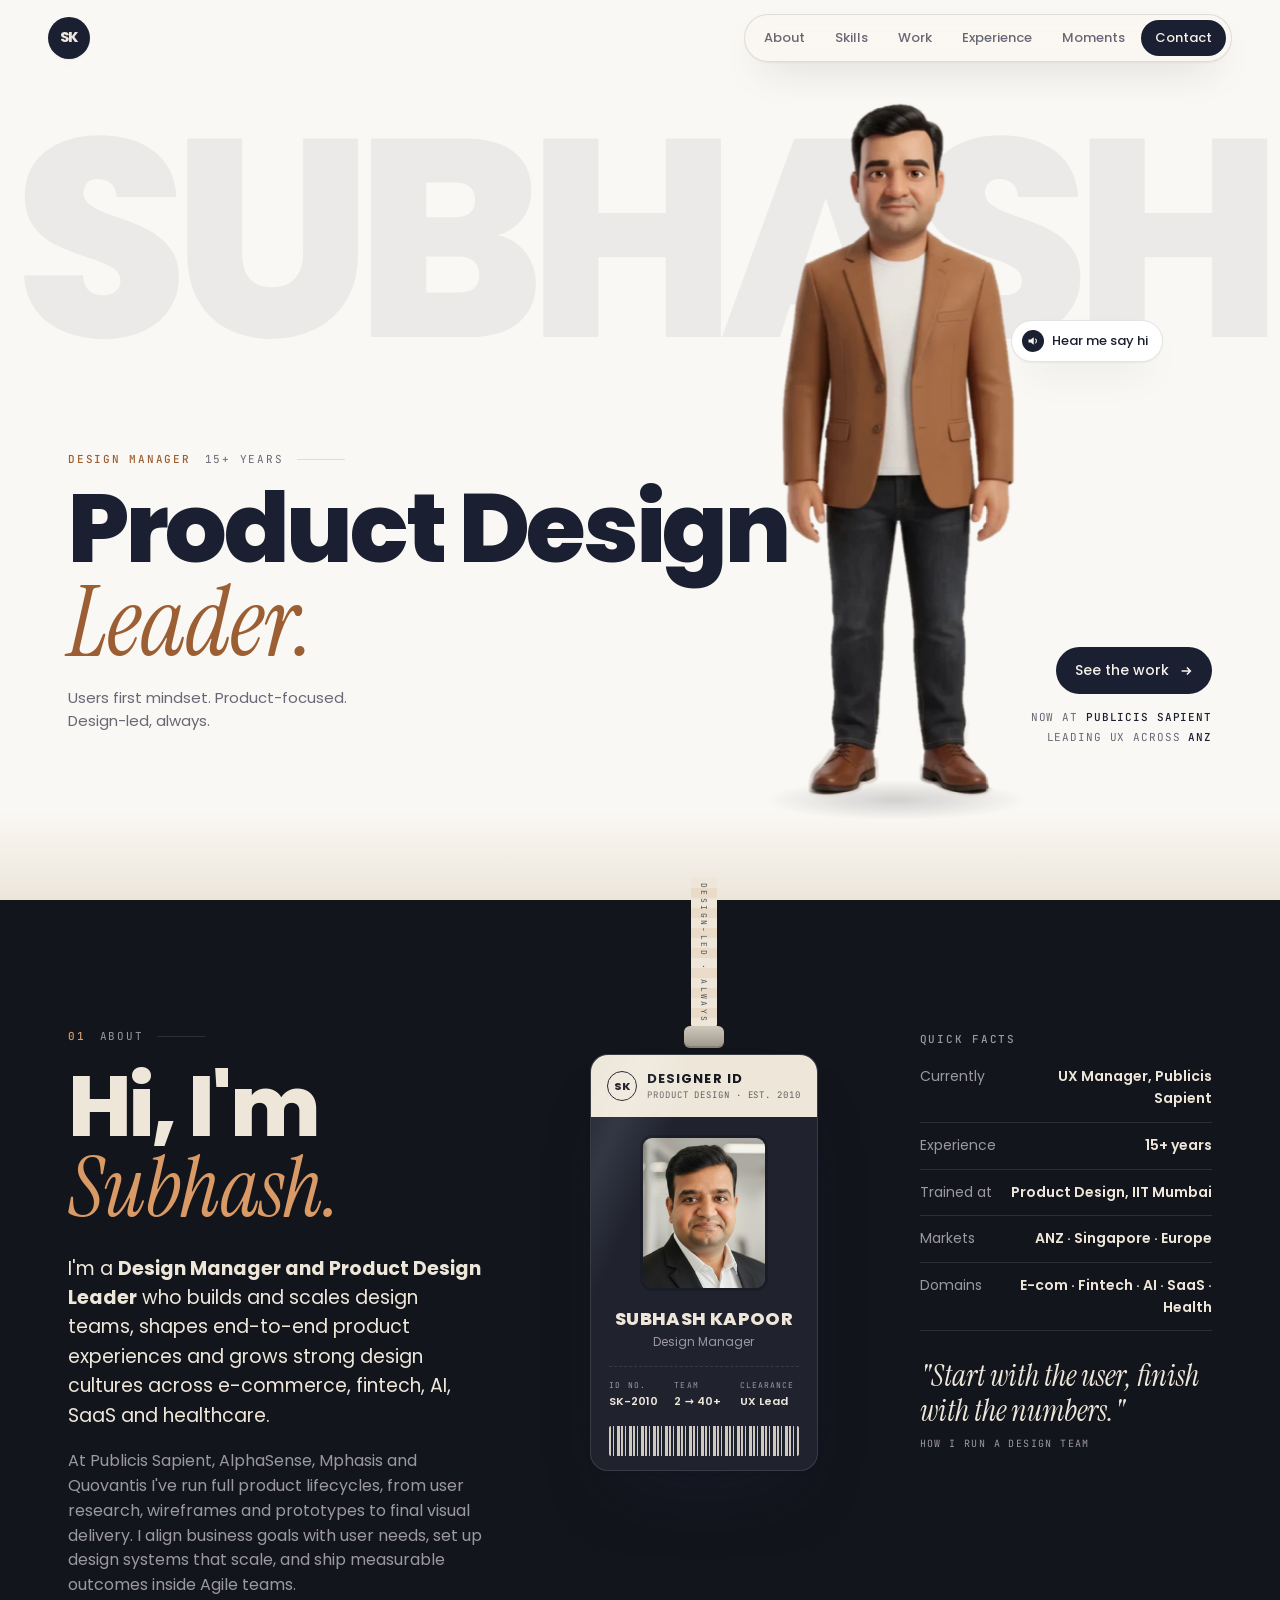
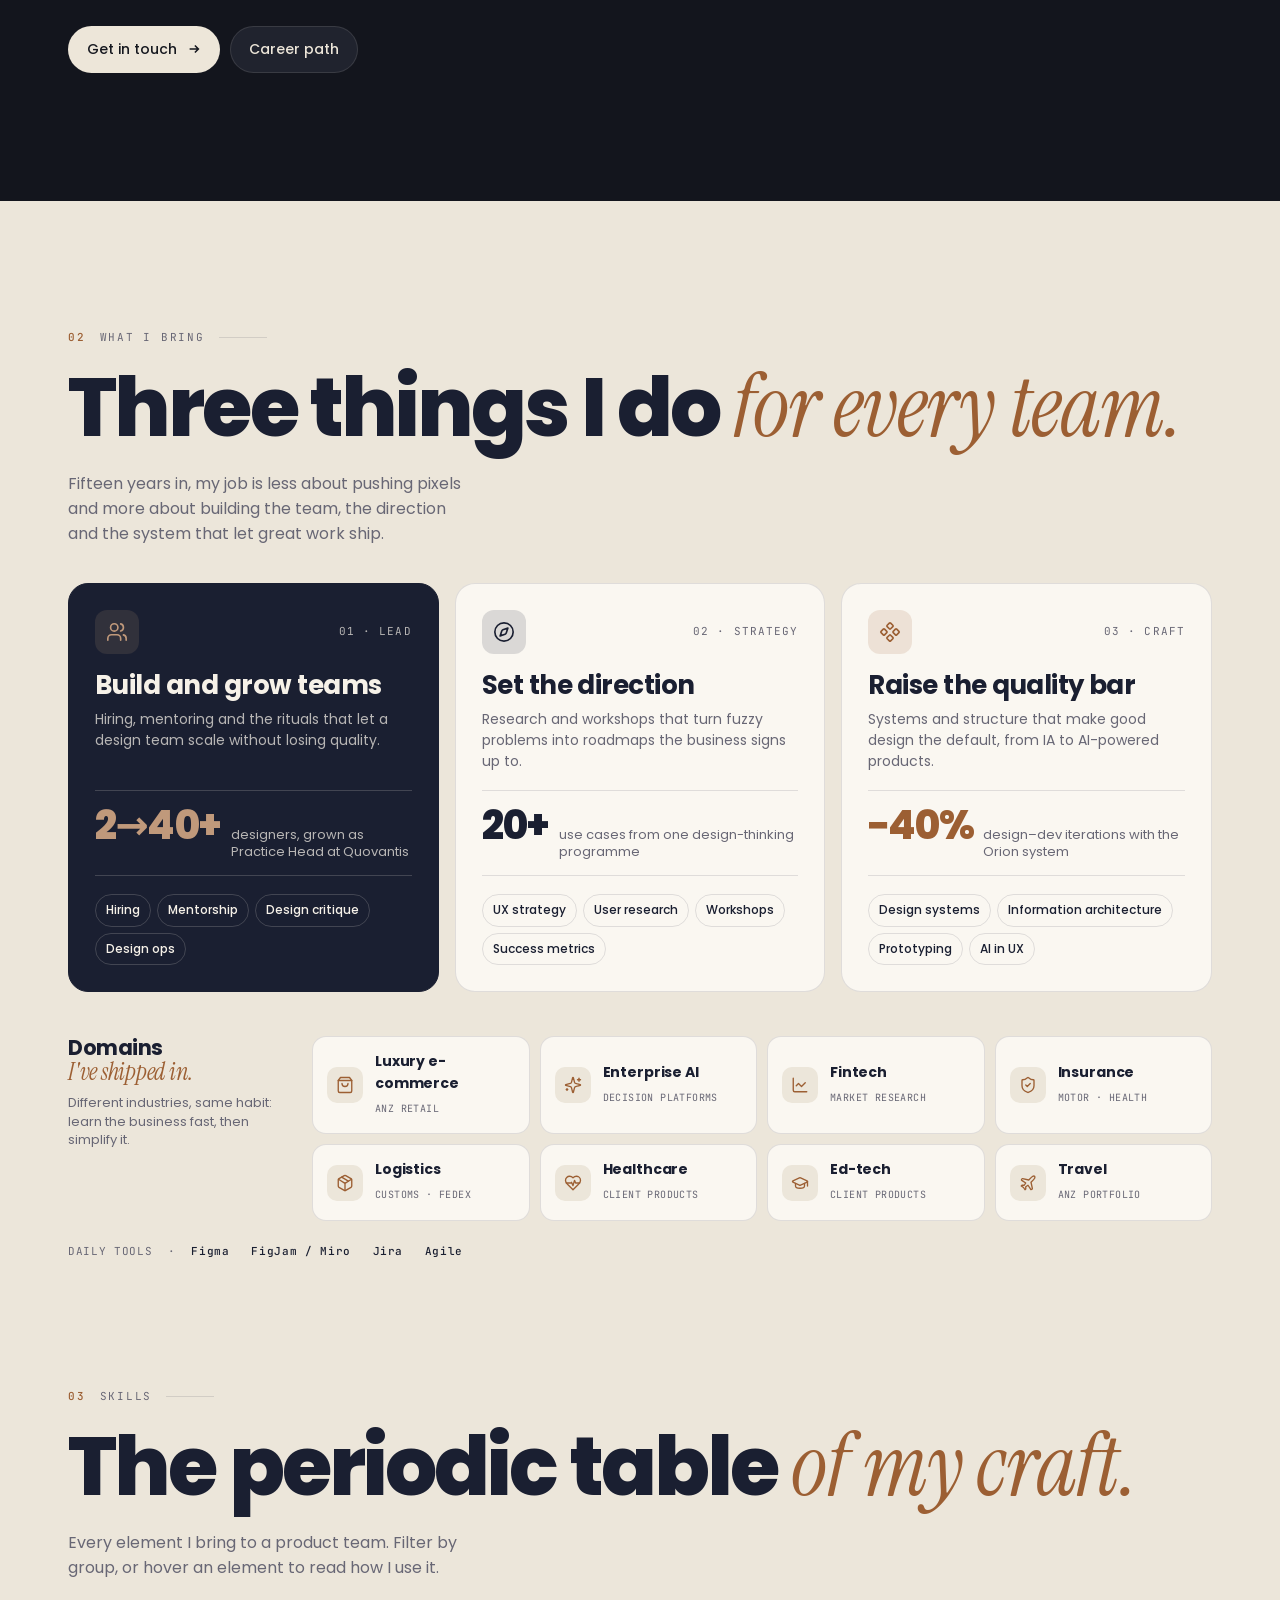
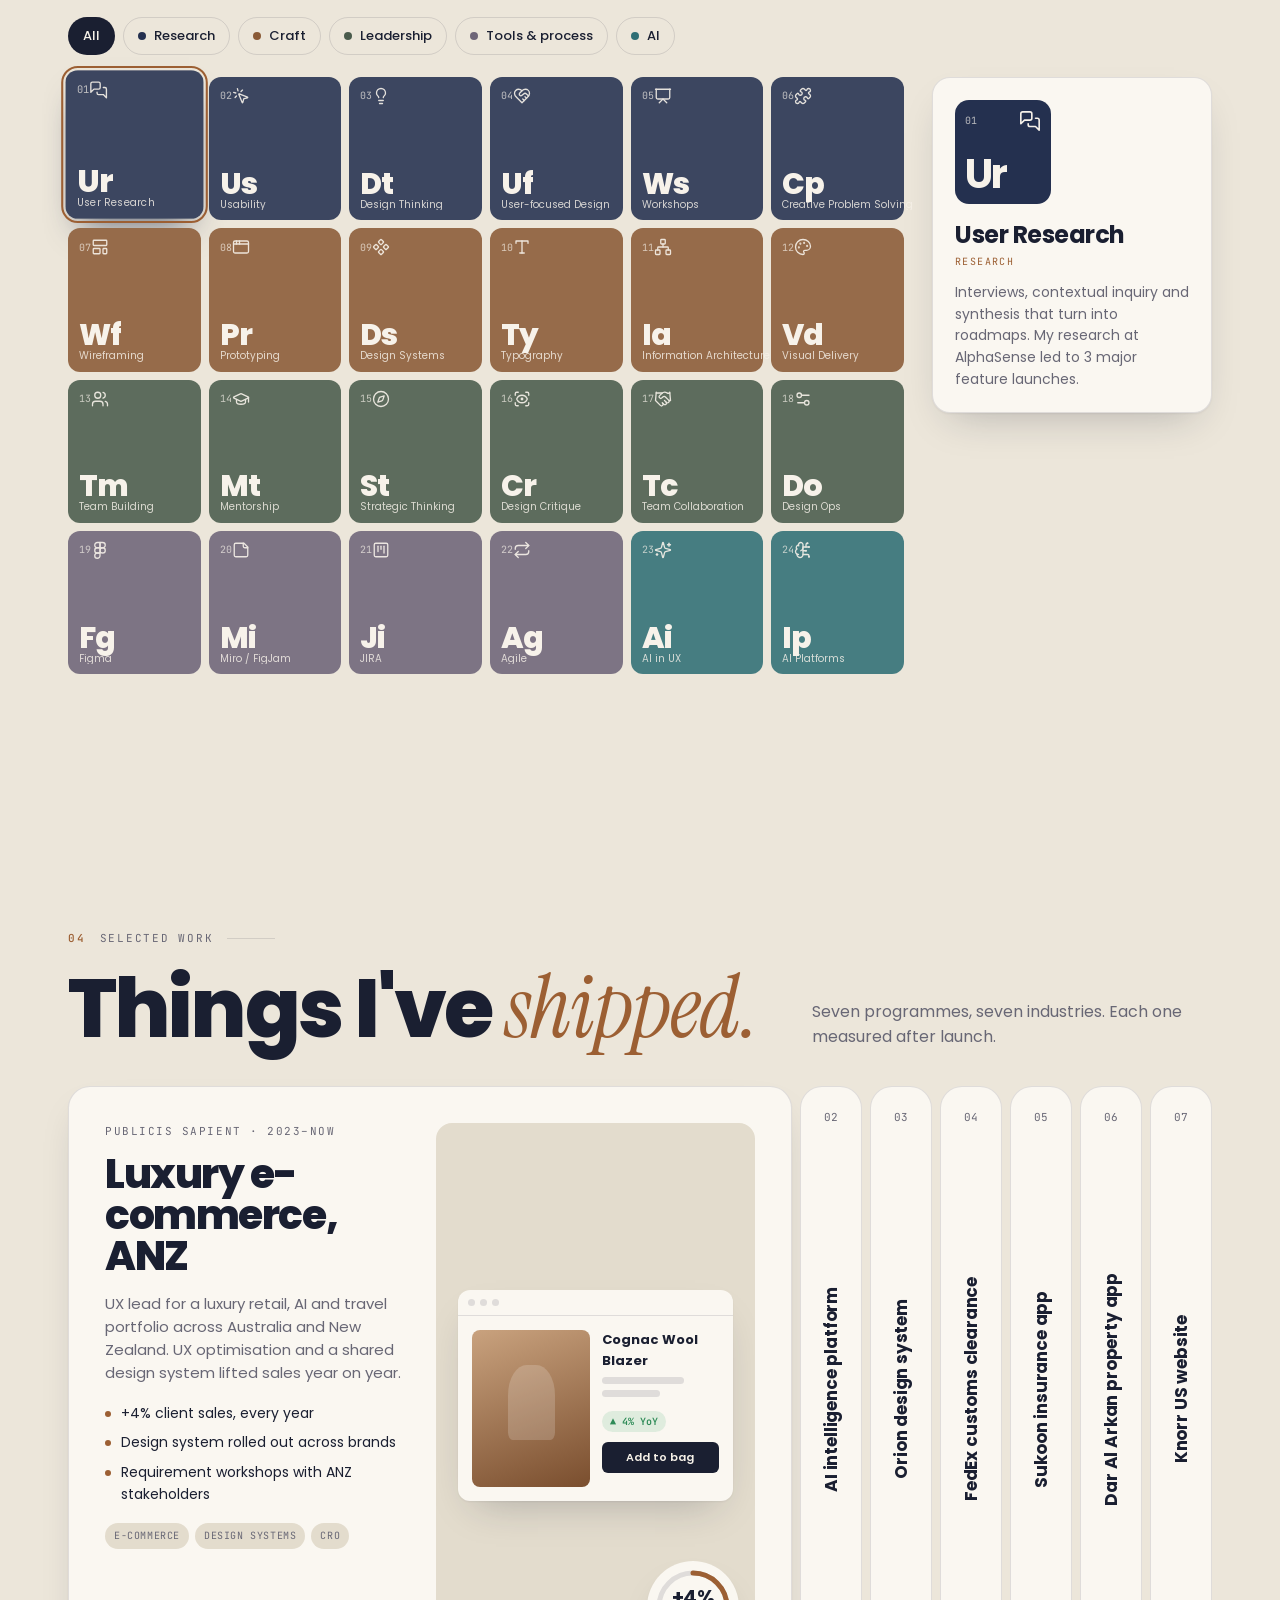
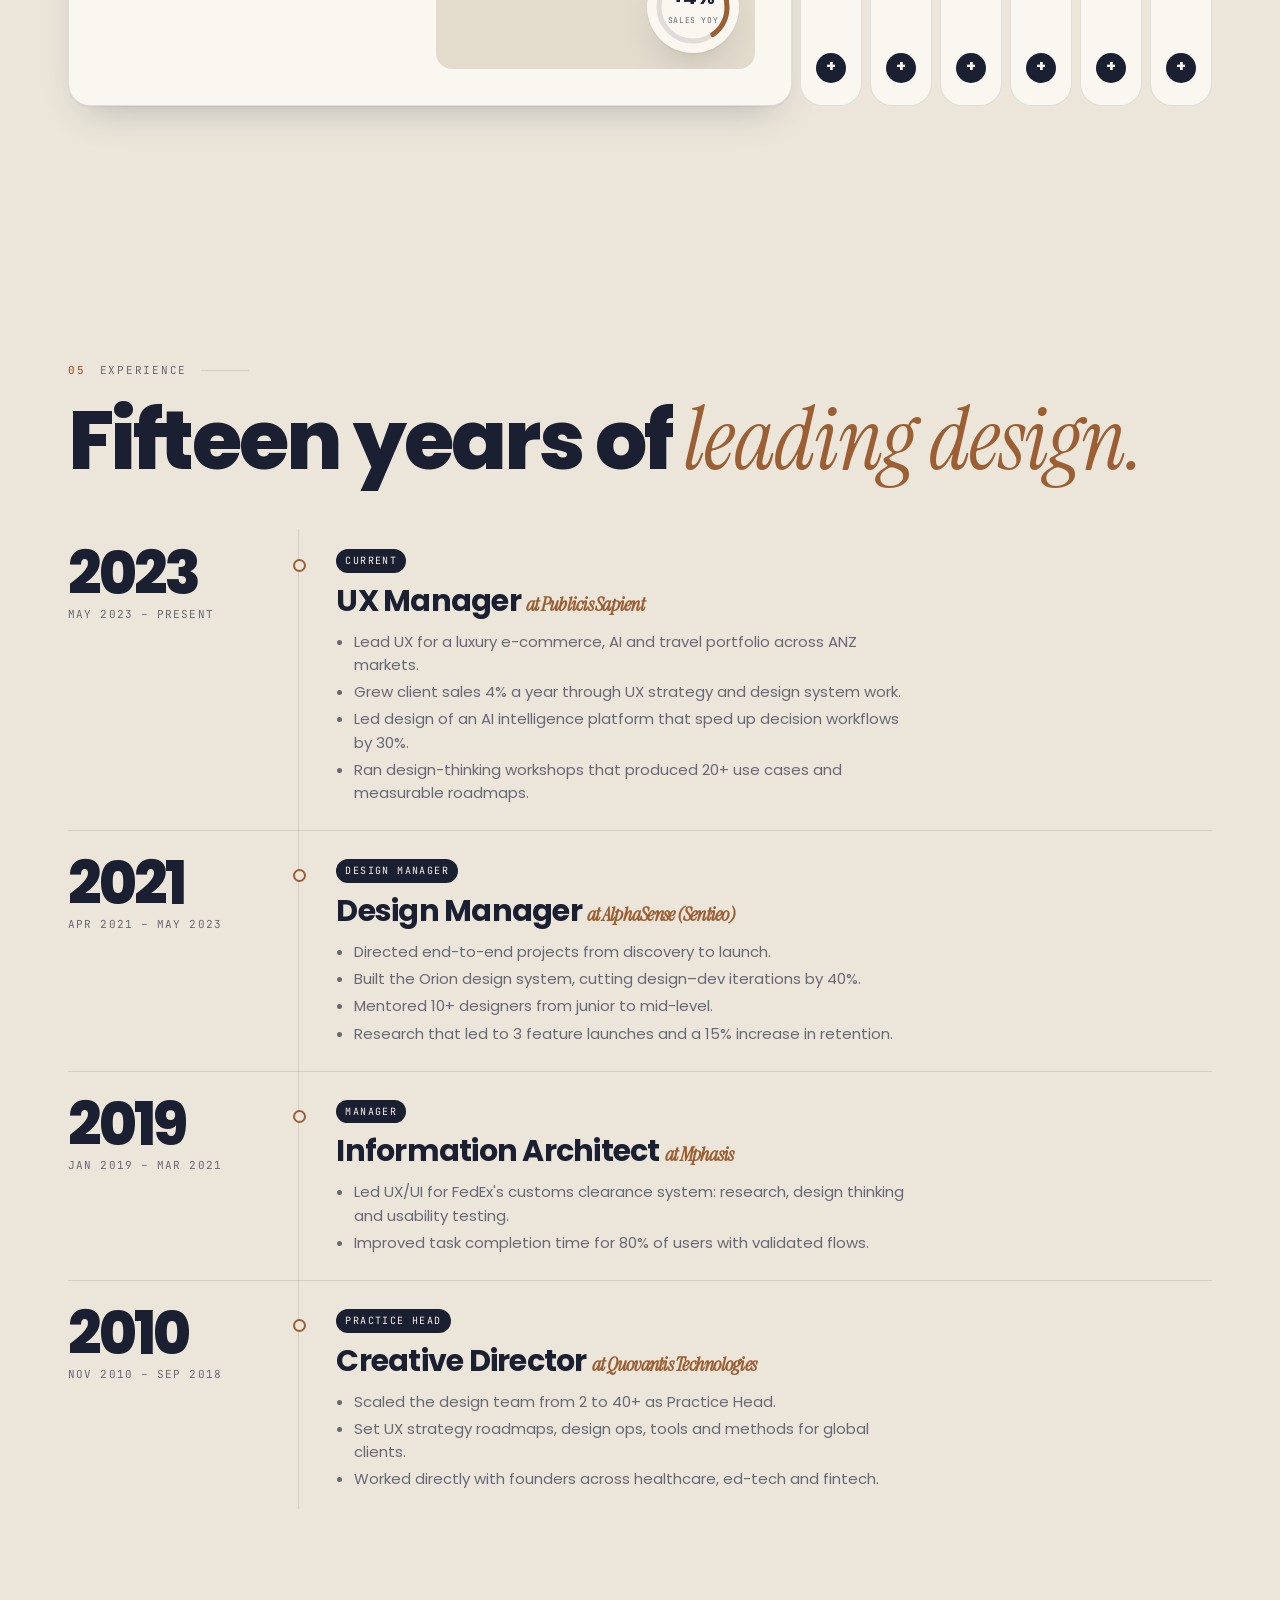
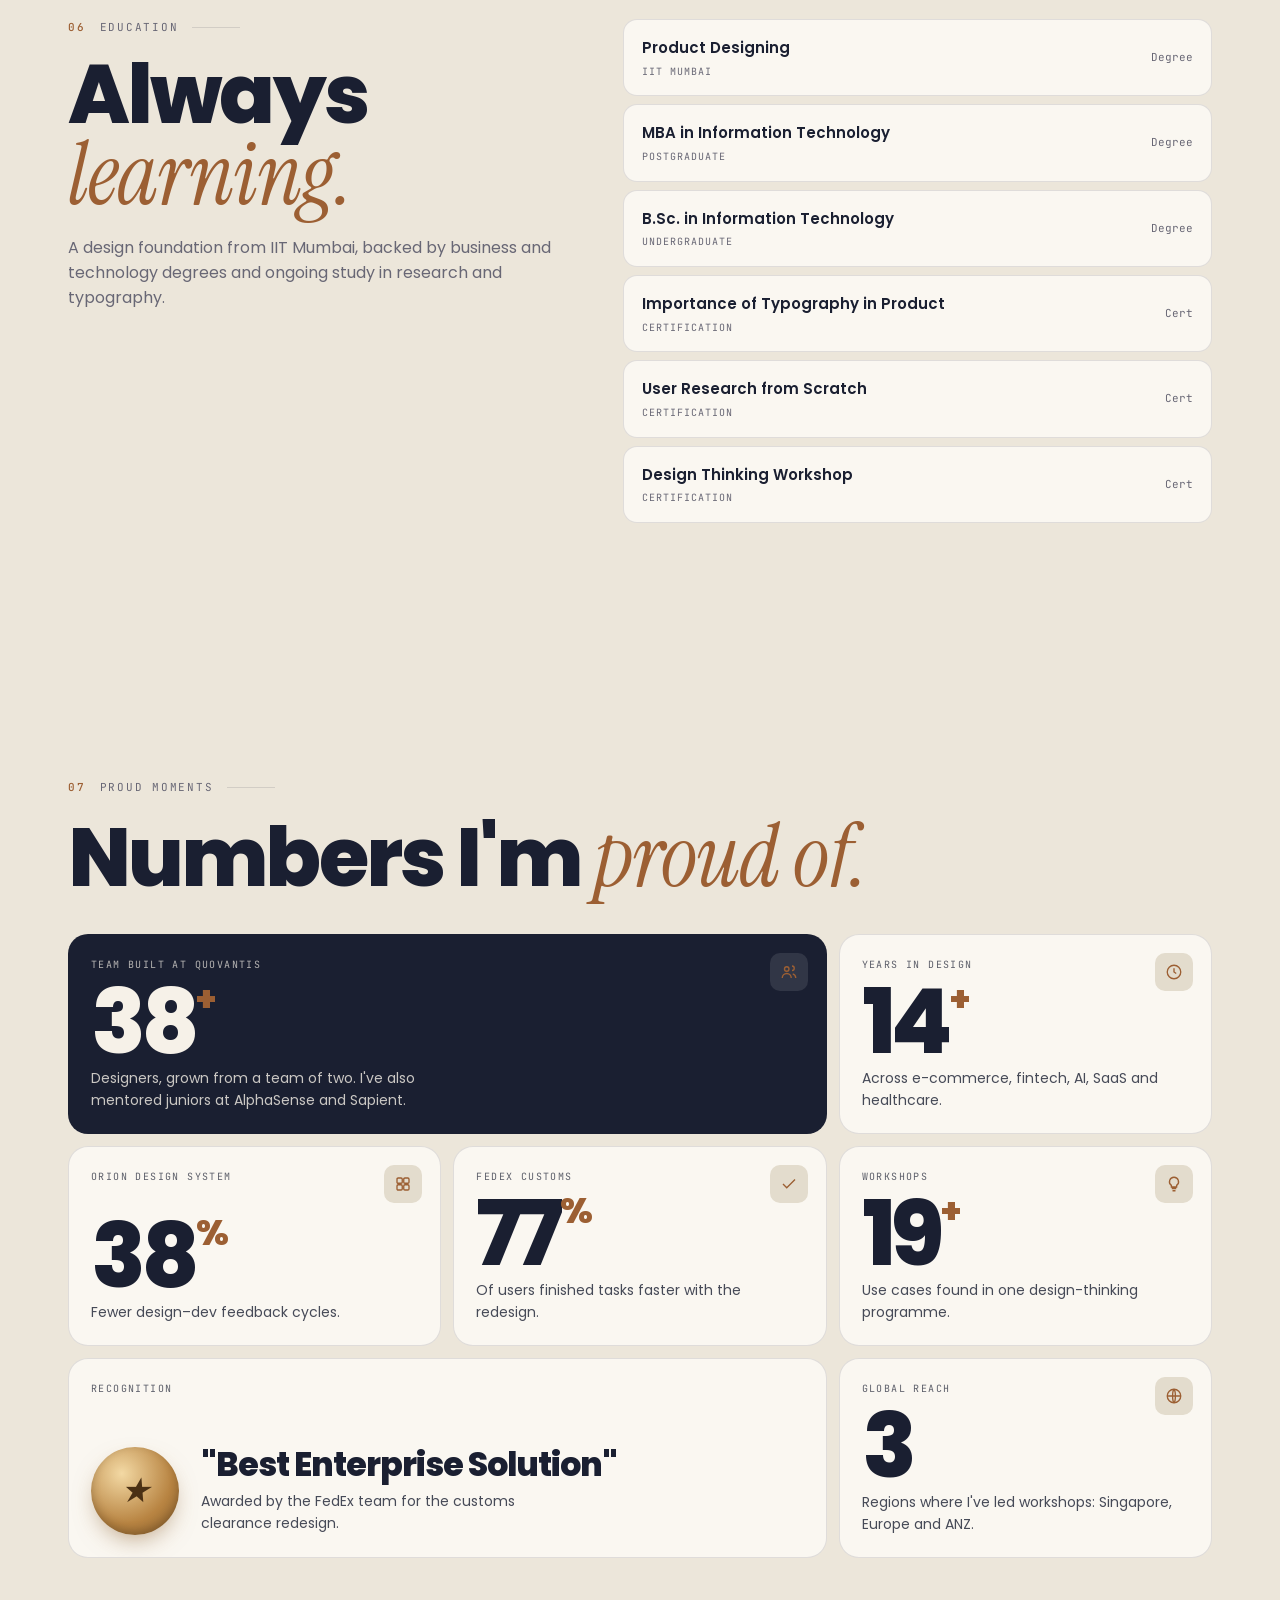
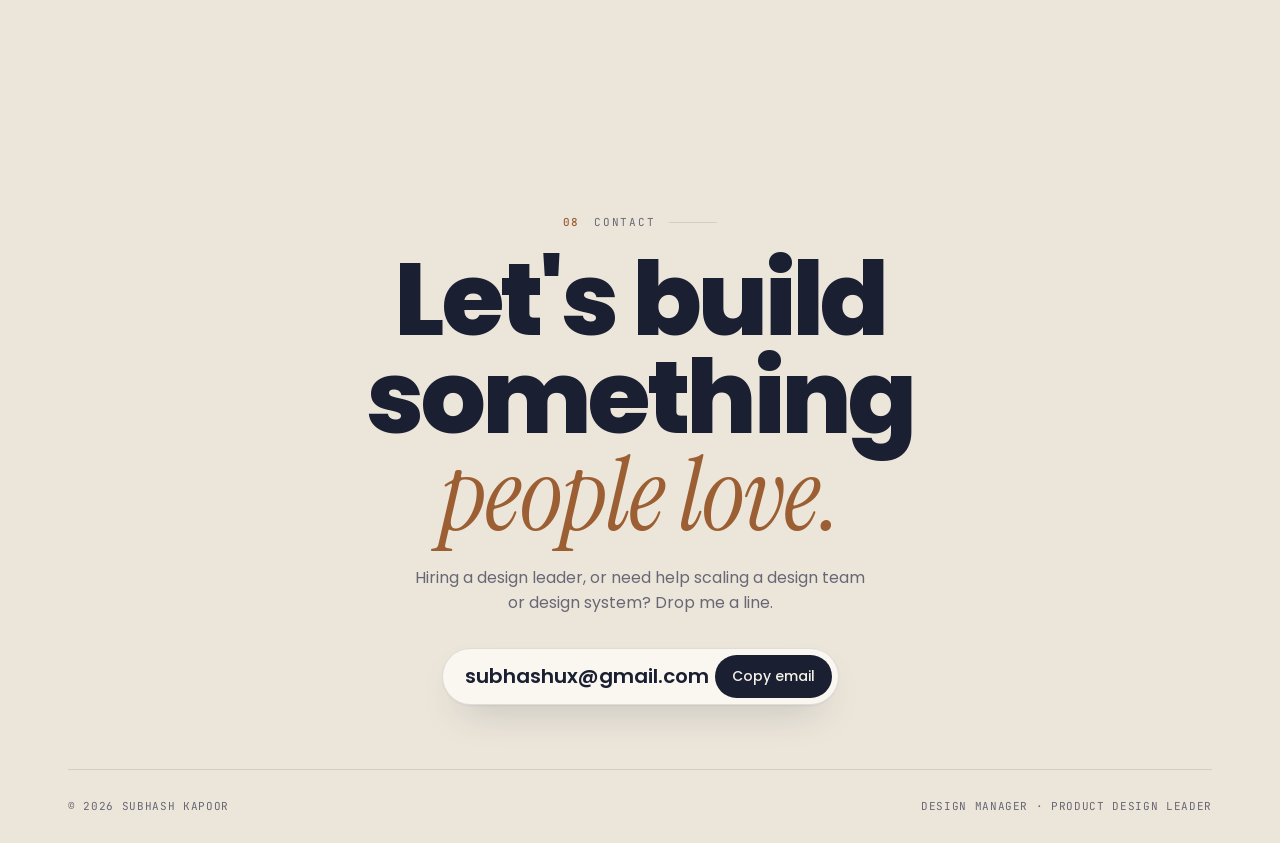
==== commit 40b92e01: "Add Knorr US website case study New knorr.html case study (discovery, competitor review, homepage an" ====
--- a/index.html
+++ b/index.html
@@ -199,7 +199,7 @@
           <div class="eyebrow"><b>04</b> Selected work</div>
           <h2 class="h2" style="margin-top:20px">Things I've <em>shipped.</em></h2>
         </div>
-        <p>Six programmes, six industries. Each one measured after launch.</p>
+        <p>Seven programmes, seven industries. Each one measured after launch.</p>
       </div>
       <div class="work-list rv" id="work-list">
 
@@ -320,6 +320,25 @@
               <a class="phone" href="daa.html" aria-label="Open the Dar Al Arkan case study" tabindex="-1"><img src="img/daa/d06.webp" alt="Dar Al Arkan app home with search and property cards" loading="lazy"></a>
               <a class="phone mid" href="daa.html" aria-label="Open the Dar Al Arkan case study" tabindex="-1"><img src="img/daa/d17.webp" alt="Dar Al Arkan owner dashboard with reports" loading="lazy"></a>
               <div class="dial"><svg viewBox="0 0 80 80"><circle class="tr" cx="40" cy="40" r="34"/><circle class="vl" cx="40" cy="40" r="34"/></svg><div><b>5</b><small>user roles</small></div></div>
+            </div>
+          </div>
+        </article>
+
+        <article class="case" tabindex="0" data-pct="47" data-max="47">
+          <div class="spine"><span class="no">07</span><span>Knorr US website</span><span class="plus">+</span></div>
+          <div class="inner">
+            <div>
+              <div class="co">Unilever · Knorr US · Publicis Sapient</div>
+              <h3>Knorr US website</h3>
+              <p class="desc">A full redesign of knorr.com/us for the new, younger Knorr brand: a social-first homepage and recipe page, every component reskinned, and a design toolkit other markets can reuse.</p>
+              <ul><li>Homepage and recipe page redesigned, live Dec 2025</li><li>47 components and 11 templates reskinned</li><li>Products placed inside recipes to drive purchase intent</li></ul>
+              <div class="tags"><span>WEBSITE</span><span>FMCG</span><span>SOCIAL-FIRST</span></div>
+              <a class="btn dark cs-link" href="knorr.html">Read the case study <svg viewBox="0 0 16 16" fill="none" stroke="currentColor" stroke-width="1.6" stroke-linecap="round" stroke-linejoin="round"><path d="M3 8h10M9 4l4 4-4 4"/></svg></a>
+            </div>
+            <div class="stage phones">
+              <a class="phone" href="knorr.html" aria-label="Open the Knorr case study" tabindex="-1"><img src="img/knorr/m-home.webp" alt="Knorr US homepage on mobile" loading="lazy"></a>
+              <a class="phone mid" href="knorr.html" aria-label="Open the Knorr case study" tabindex="-1"><img src="img/knorr/m-recipe.webp" alt="Knorr US recipe page on mobile" loading="lazy"></a>
+              <div class="dial"><svg viewBox="0 0 80 80"><circle class="tr" cx="40" cy="40" r="34"/><circle class="vl" cx="40" cy="40" r="34"/></svg><div><b>47</b><small>components</small></div></div>
             </div>
           </div>
         </article>
--- a/styles.css
+++ b/styles.css
@@ -183,8 +183,8 @@
 .detail p{color:var(--muted);font-size:14px;margin:12px 0 0}
 
 /* ---------- work (accordion) ---------- */
-.work-list{display:flex;gap:10px;height:clamp(460px,52vw,560px)}
-.case{position:relative;flex:0 0 76px;border-radius:22px;background:var(--surface);border:1px solid var(--line);overflow:hidden;cursor:pointer;transition:flex .7s cubic-bezier(.7,0,.2,1),box-shadow .4s;min-width:0}
+.work-list{display:flex;gap:8px;height:clamp(500px,50vw,620px)}
+.case{position:relative;flex:0 0 62px;border-radius:22px;background:var(--surface);border:1px solid var(--line);overflow:hidden;cursor:pointer;transition:flex .7s cubic-bezier(.7,0,.2,1),box-shadow .4s;min-width:0}
 .case.open{flex:1 1 auto;cursor:default;box-shadow:var(--shadow)}
 .case .spine{position:absolute;inset:0;display:flex;flex-direction:column;align-items:center;justify-content:space-between;padding:22px 0;transition:opacity .3s}
 .case .spine span{writing-mode:vertical-rl;transform:rotate(180deg);font-weight:700;font-size:17px;letter-spacing:-.01em;white-space:nowrap}
@@ -240,10 +240,10 @@
 /* case with link-out (Sukoon) */
 .cs-link{margin-top:22px}
 .stage.phones{gap:0;align-items:flex-end;padding-bottom:0}
-.stage.phones .phone{display:block;width:min(34%,150px);border:5px solid #1A1F31;border-bottom:0;border-radius:22px 22px 0 0;overflow:hidden;background:#fff;box-shadow:var(--shadow);align-self:flex-end;margin:0 -4px;transform:translateY(14px) rotate(-3deg);transition:transform .4s cubic-bezier(.2,.8,.2,1)}
-.stage.phones .phone.mid{transform:translateY(34px) rotate(3deg);width:min(36%,160px)}
+.stage.phones .phone{display:block;width:min(44%,180px);border:5px solid #1A1F31;border-bottom:0;border-radius:22px 22px 0 0;overflow:hidden;background:#fff;box-shadow:var(--shadow);align-self:flex-end;margin:0 -4px;transform:translateY(14px) rotate(-3deg);transition:transform .4s cubic-bezier(.2,.8,.2,1)}
+.stage.phones .phone.mid{transform:translateY(34px) rotate(3deg);width:min(46%,190px)}
 .stage.phones .phone:hover{transform:translateY(0) rotate(0)}
-.stage.phones .phone img{display:block;width:100%;height:auto}
+.stage.phones .phone img{display:block;width:100%;height:auto;aspect-ratio:393/800;object-fit:cover;object-position:top}
 .stage.phones{max-height:100%}
 
 /* ---------- timeline ---------- */
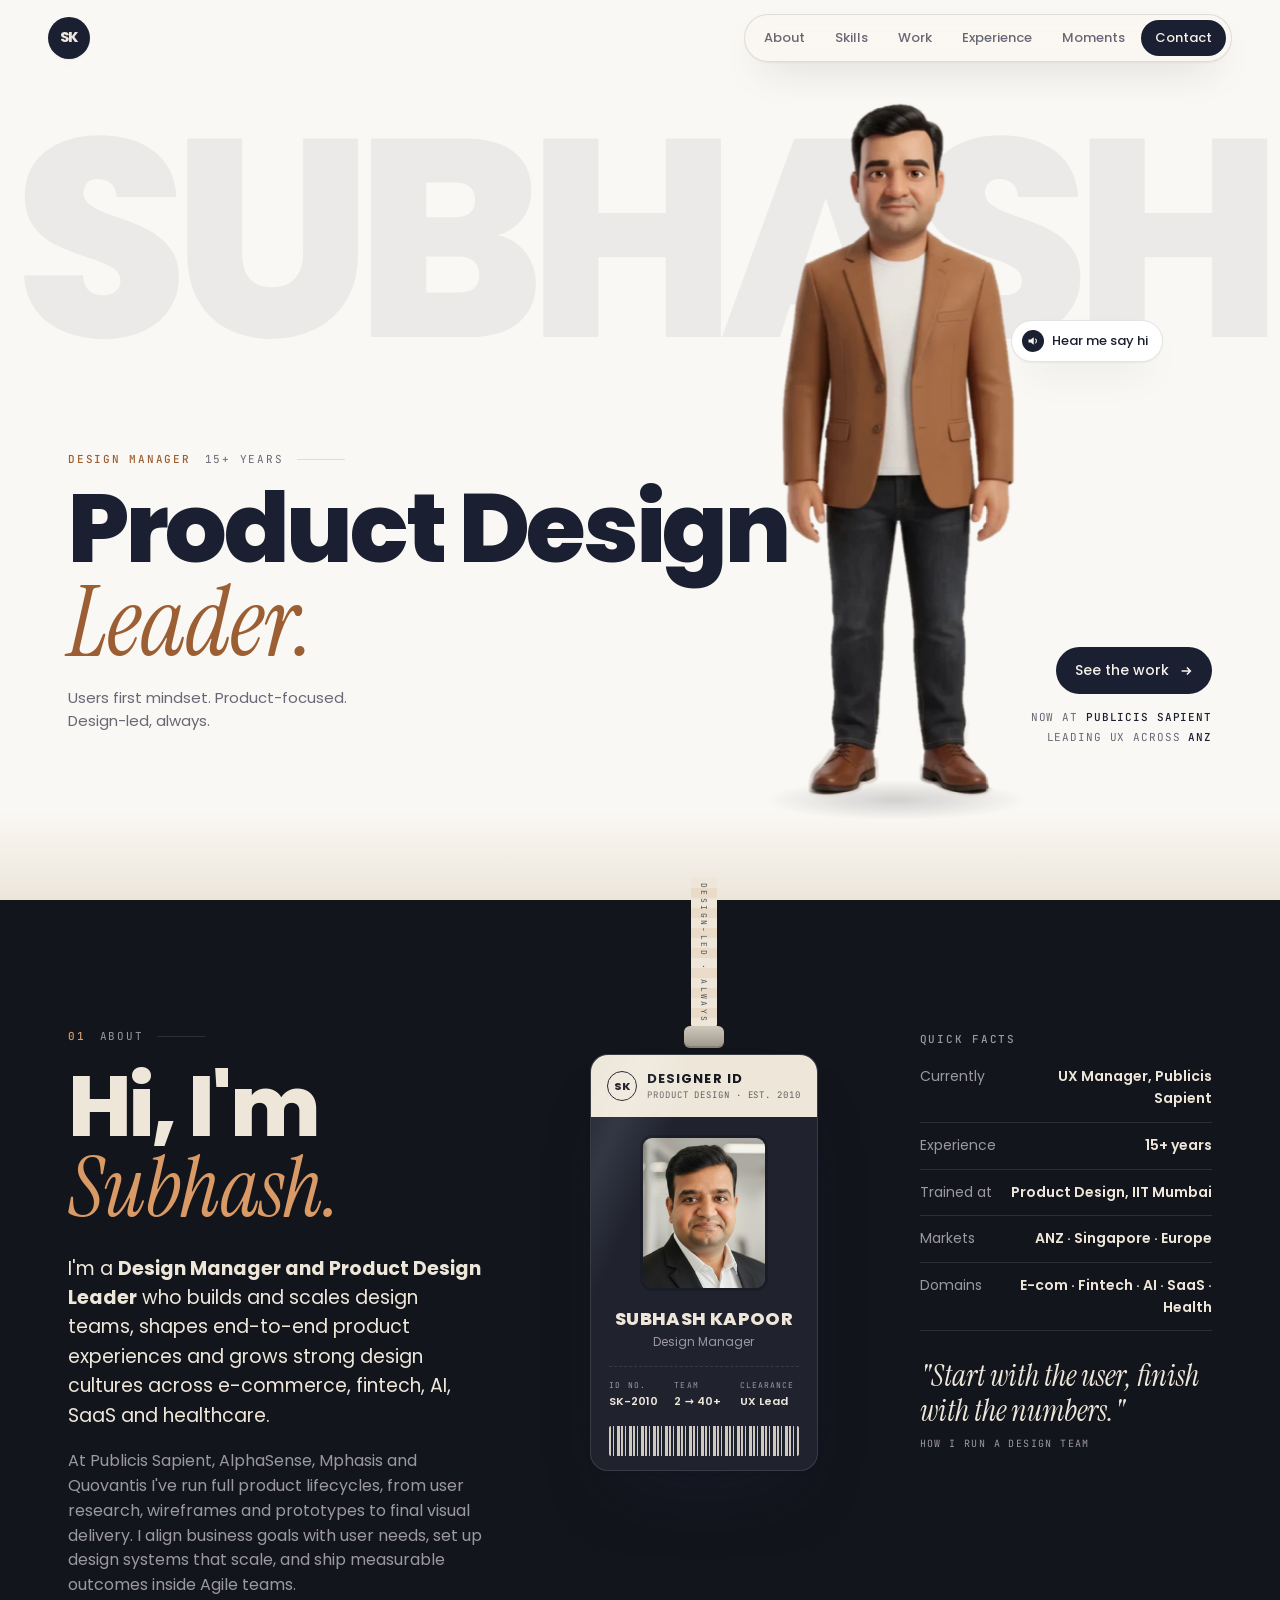
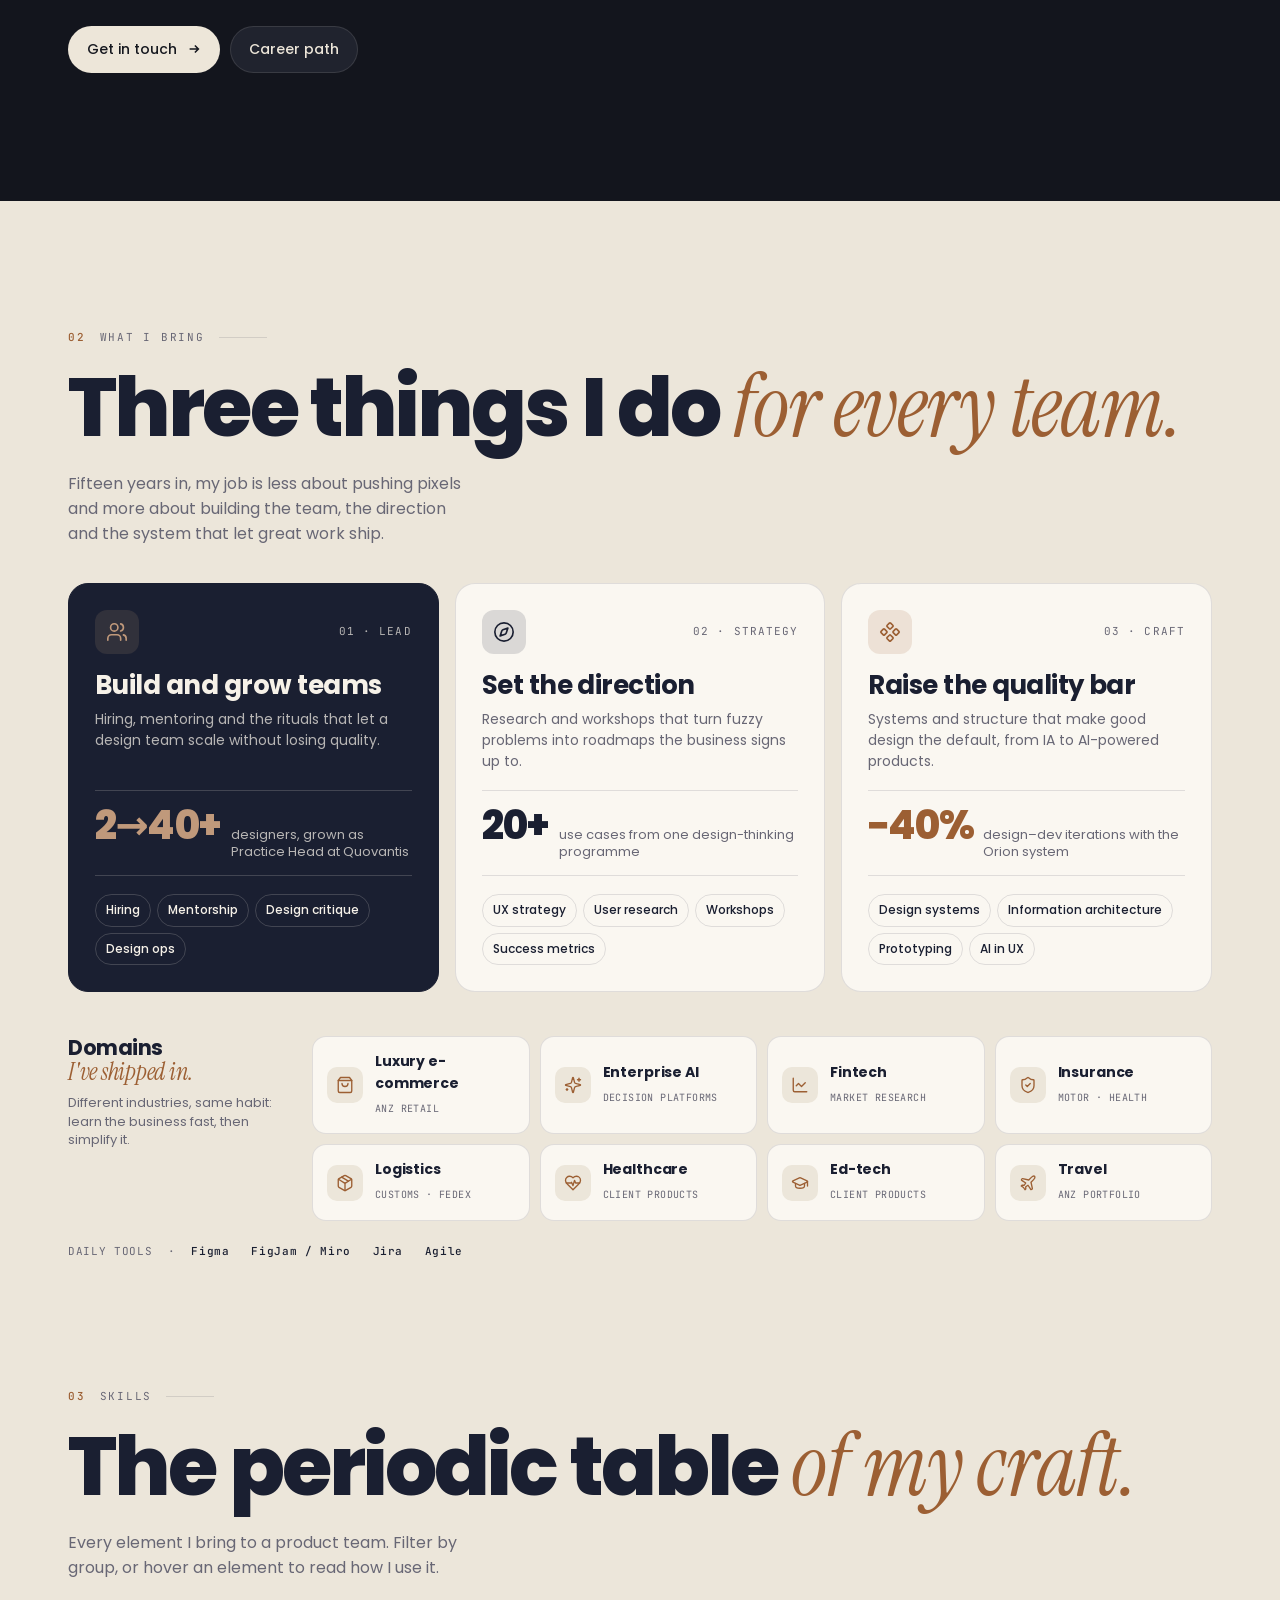
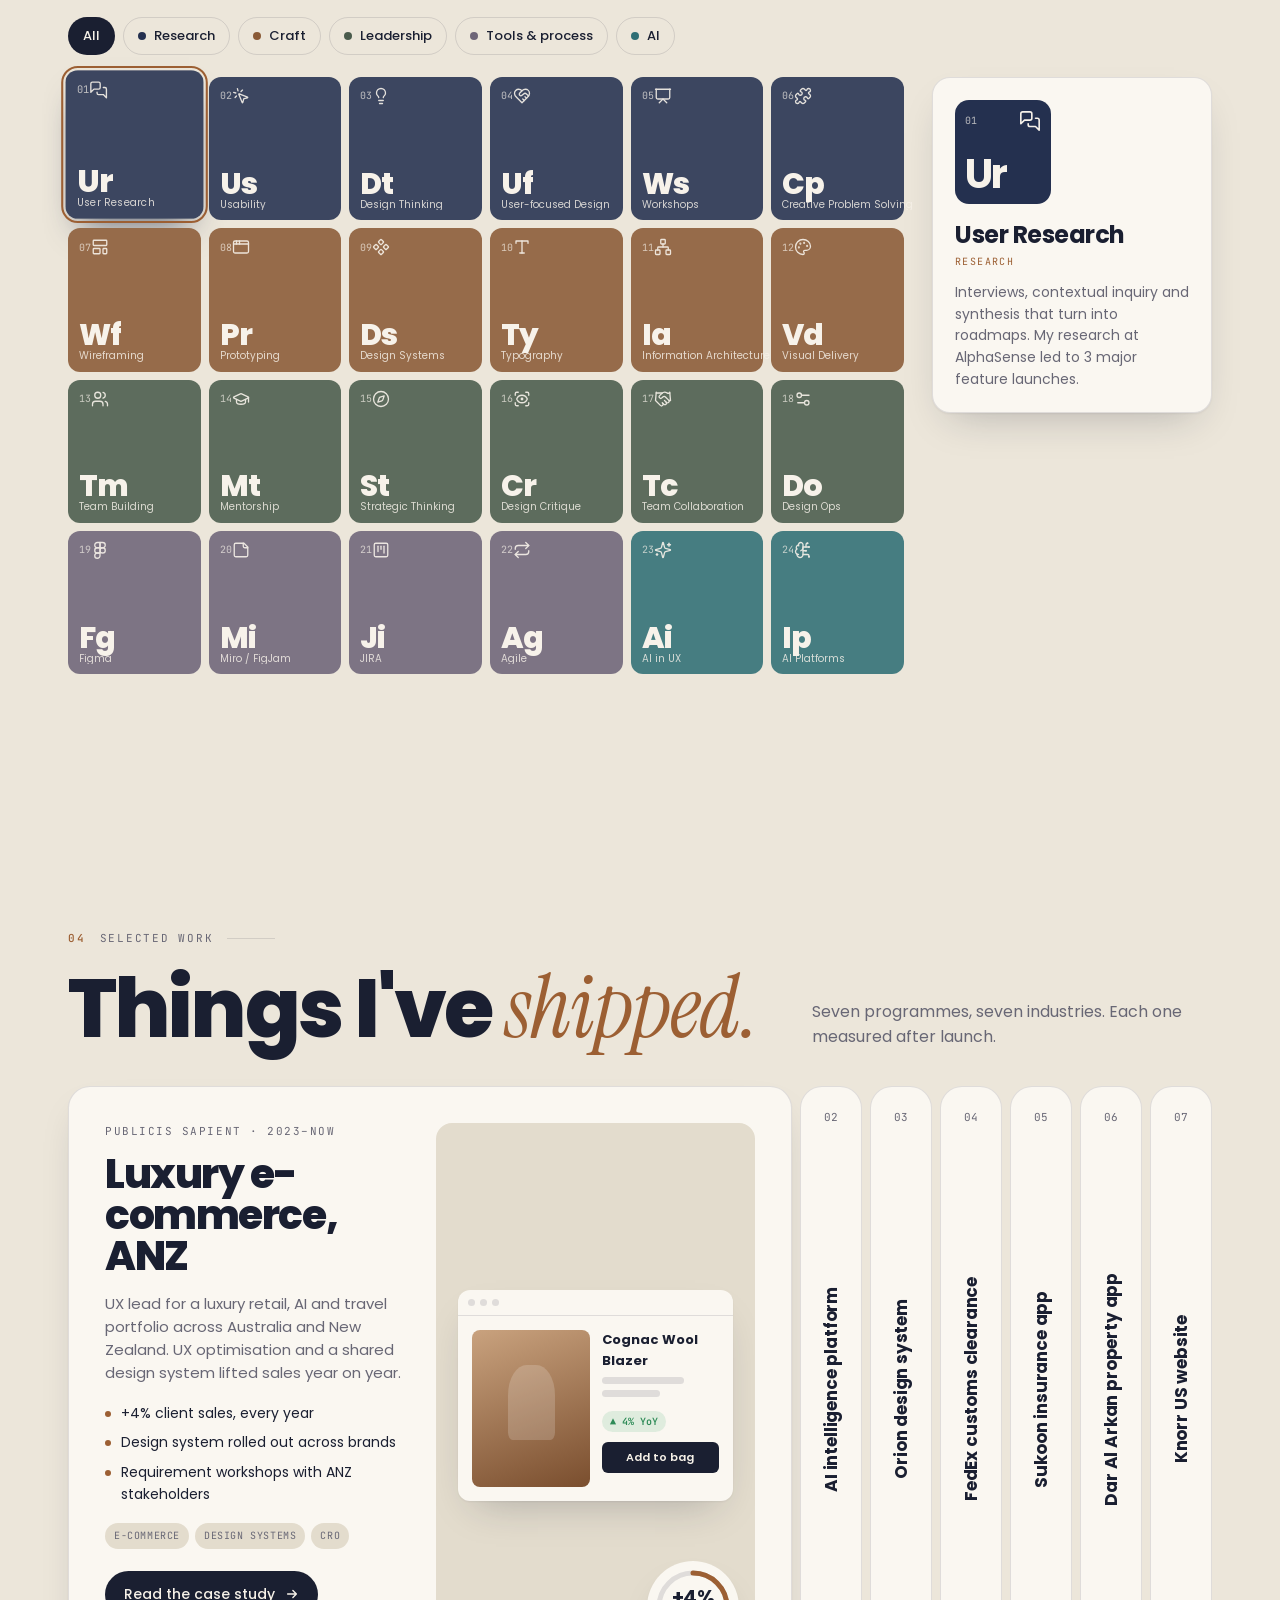
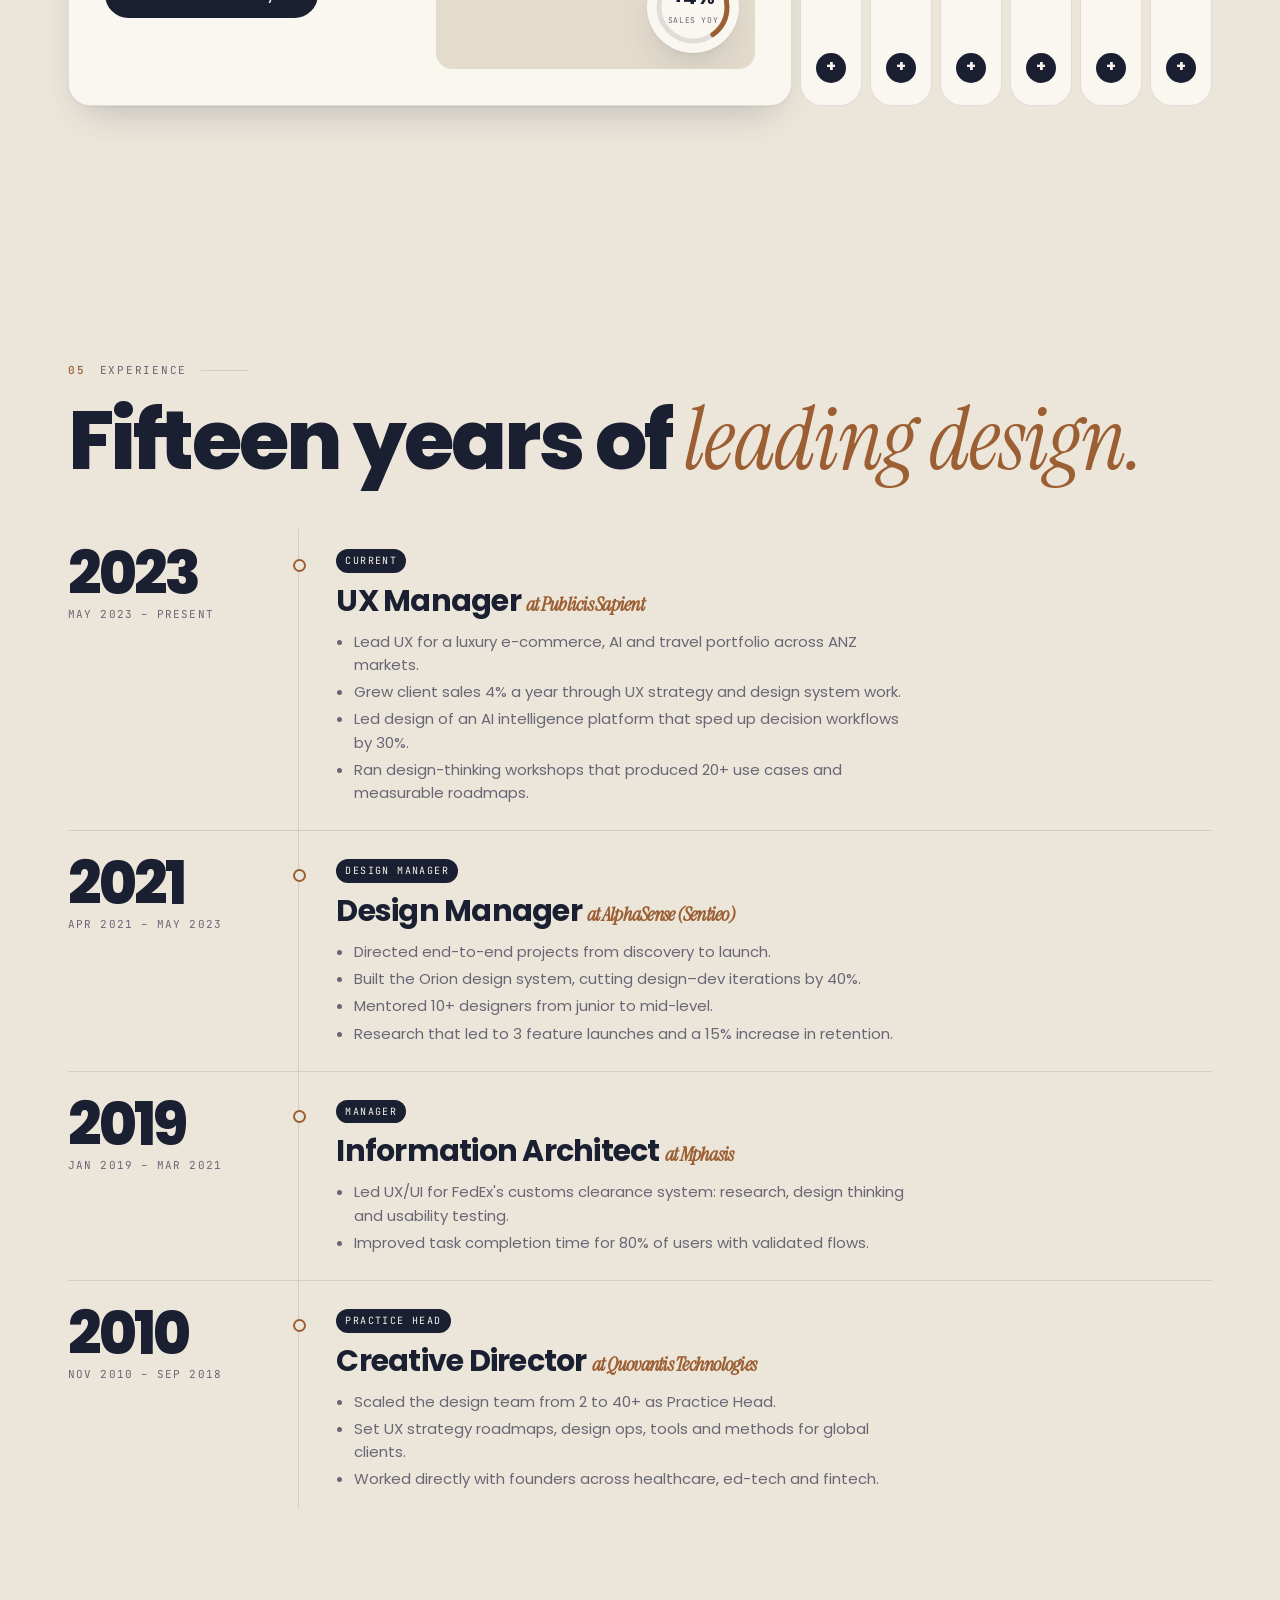
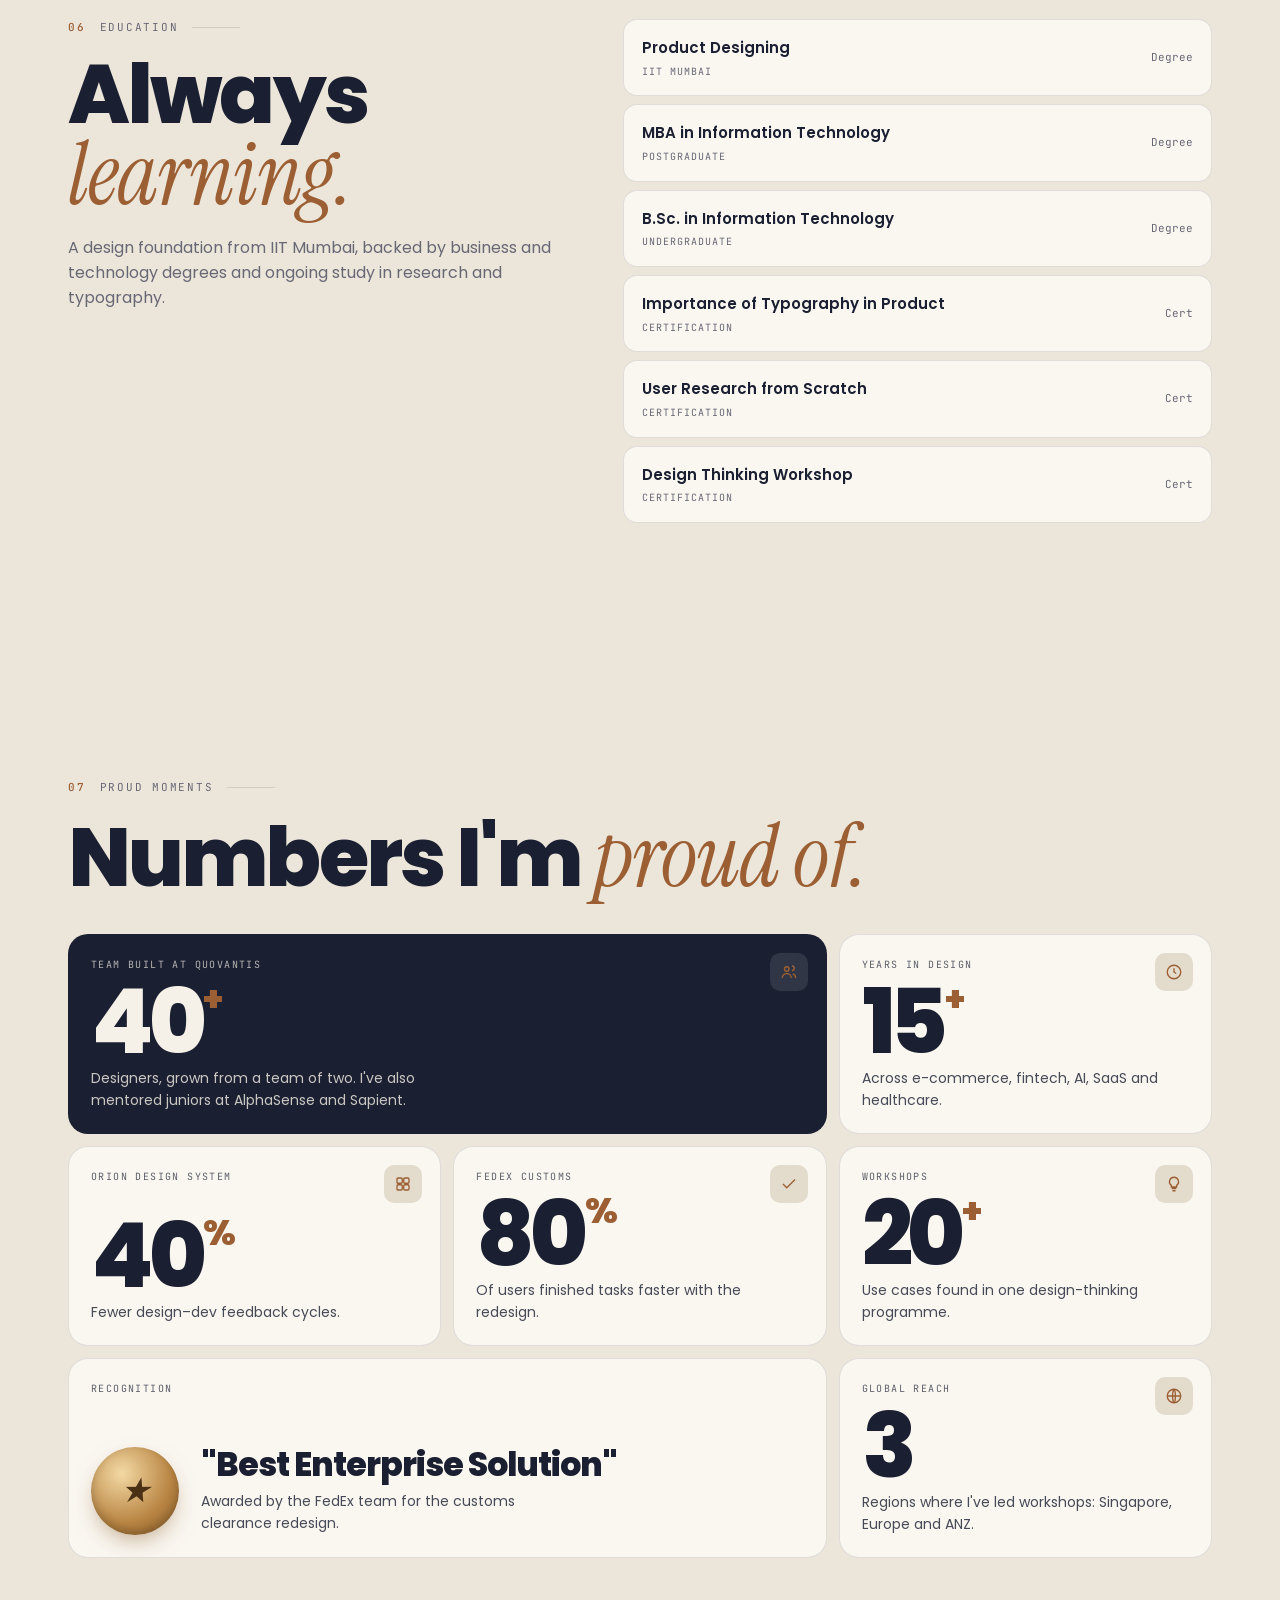
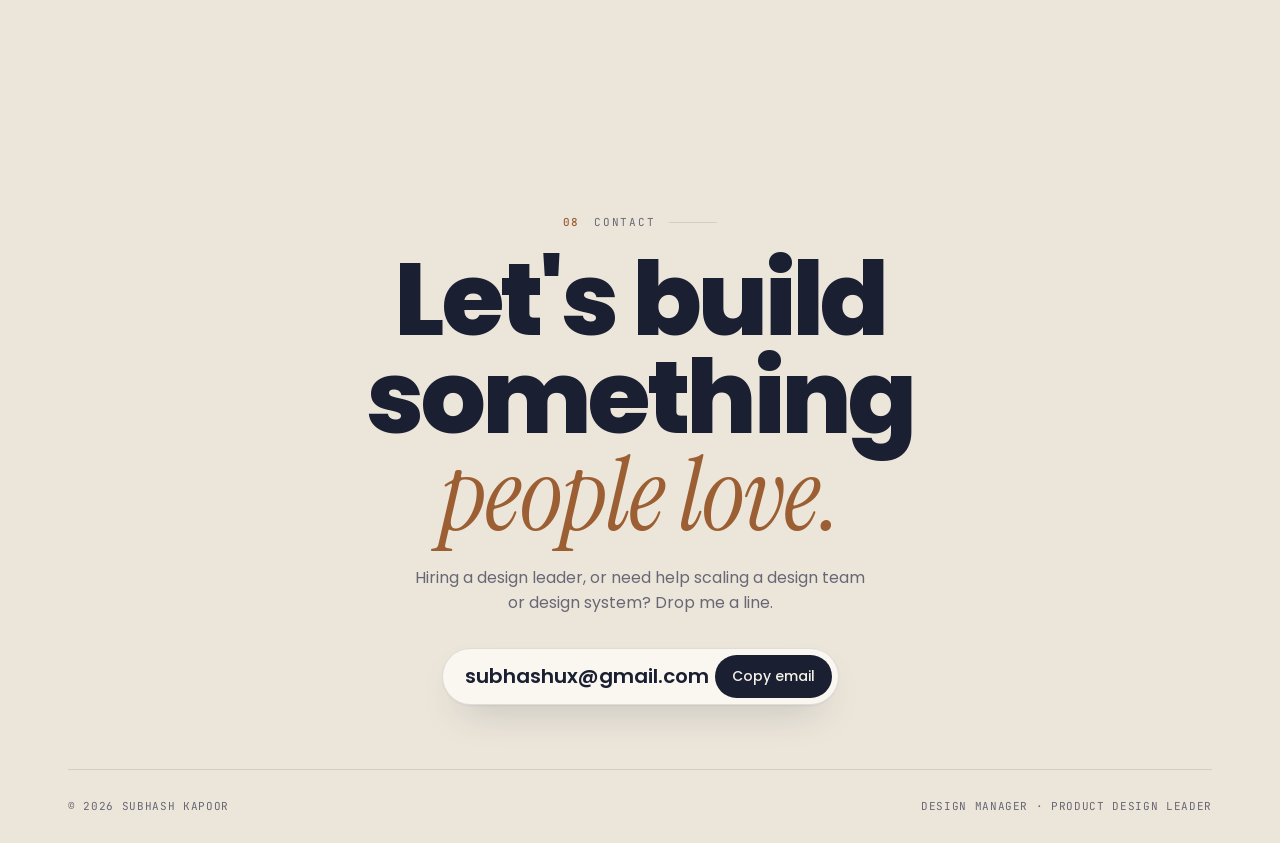
==== commit a629f469: "Add luxury e-commerce (ANZ) case study New luxury.html covering the current-state UX audit, header a" ====
--- a/index.html
+++ b/index.html
@@ -212,6 +212,7 @@
               <p class="desc">UX lead for a luxury retail, AI and travel portfolio across Australia and New Zealand. UX optimisation and a shared design system lifted sales year on year.</p>
               <ul><li>+4% client sales, every year</li><li>Design system rolled out across brands</li><li>Requirement workshops with ANZ stakeholders</li></ul>
               <div class="tags"><span>E-COMMERCE</span><span>DESIGN SYSTEMS</span><span>CRO</span></div>
+              <a class="btn dark cs-link" href="luxury.html">Read the case study <svg viewBox="0 0 16 16" fill="none" stroke="currentColor" stroke-width="1.6" stroke-linecap="round" stroke-linejoin="round"><path d="M3 8h10M9 4l4 4-4 4"/></svg></a>
             </div>
             <div class="stage">
               <div class="mock"><div class="bar"><i></i><i></i><i></i></div>
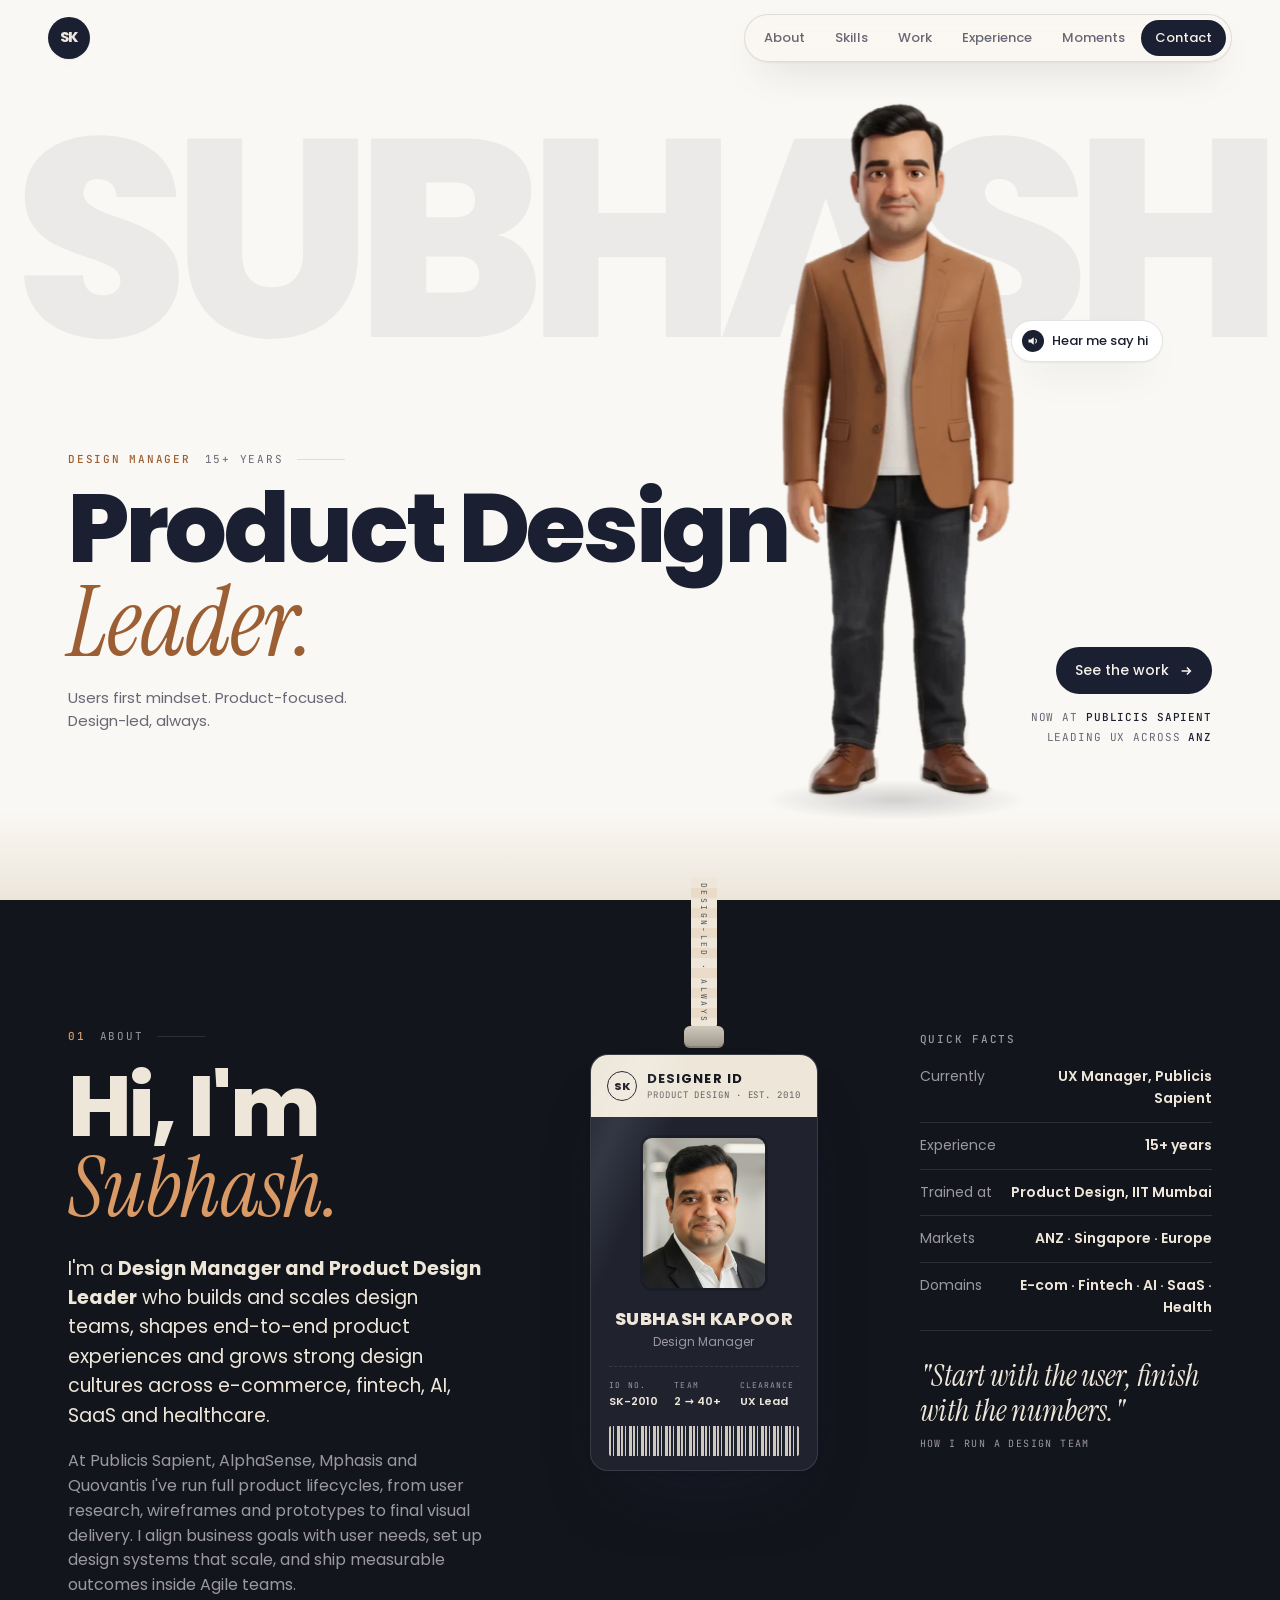
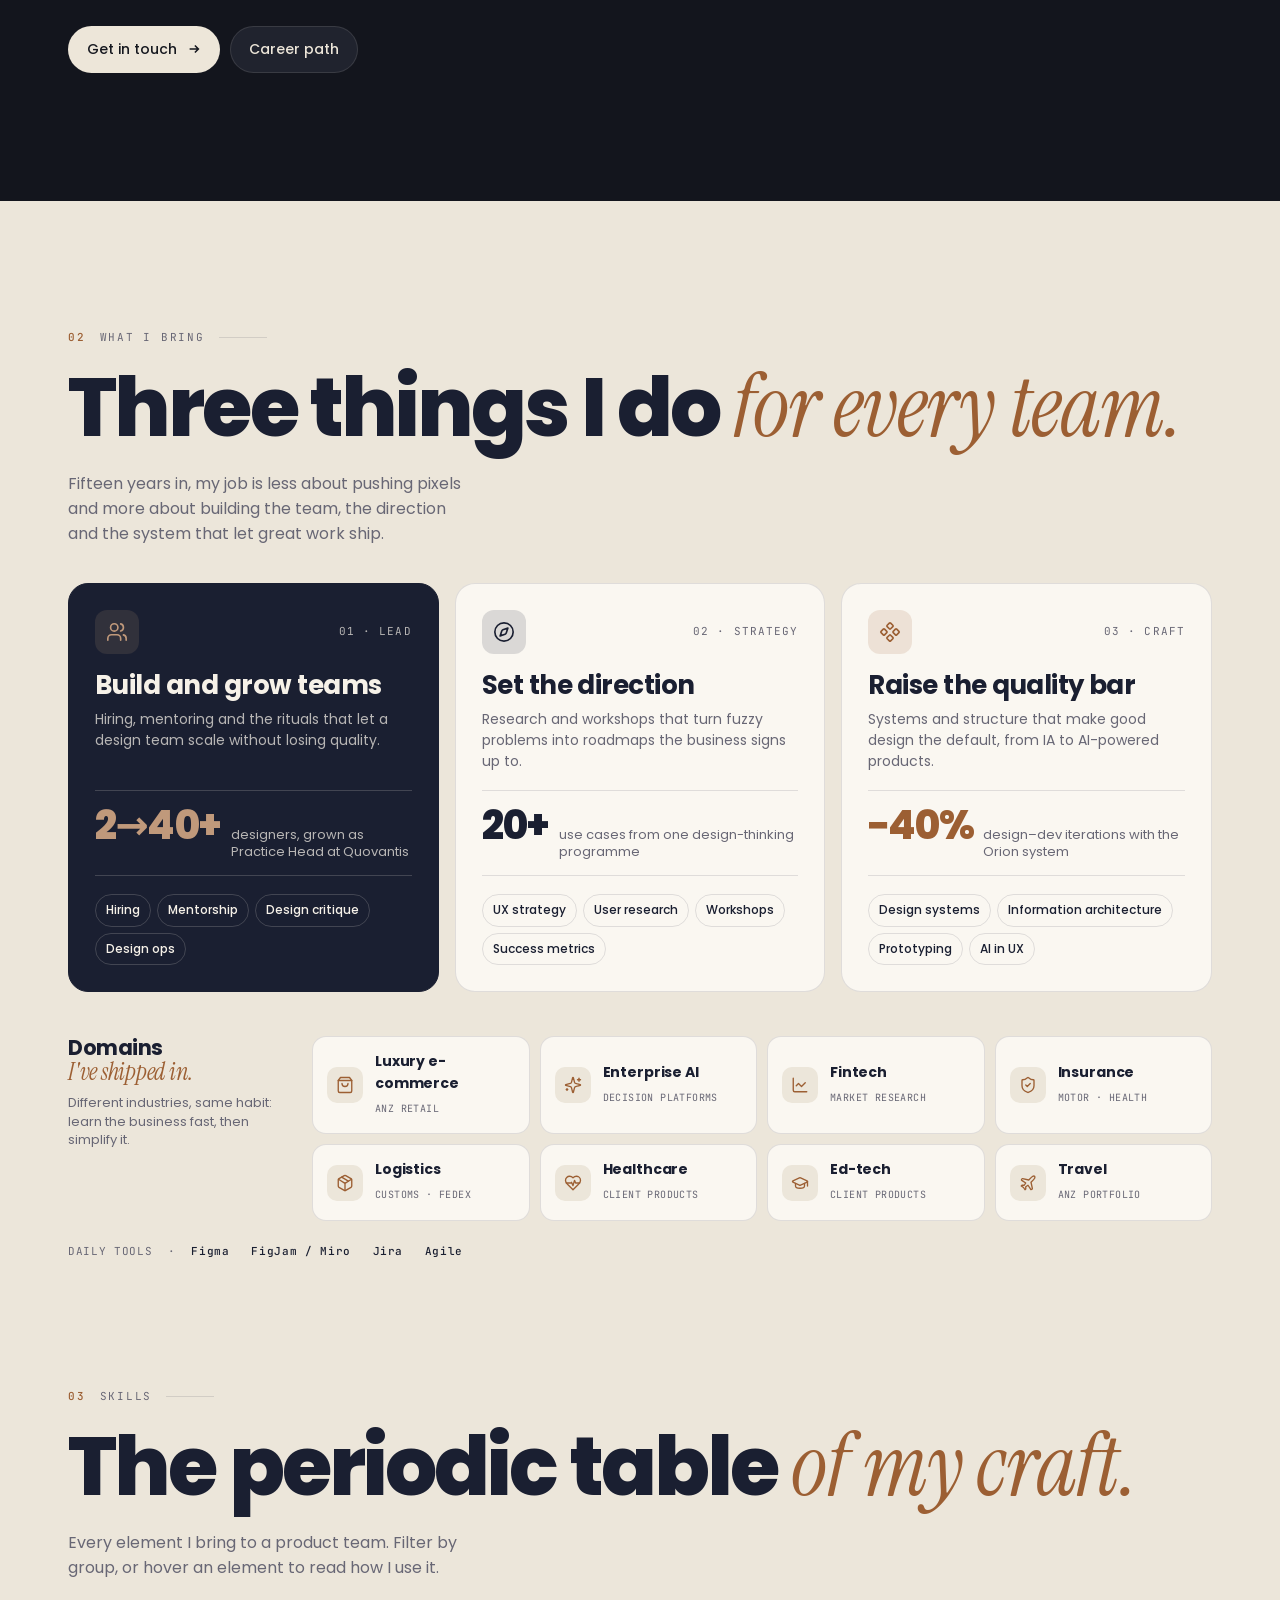
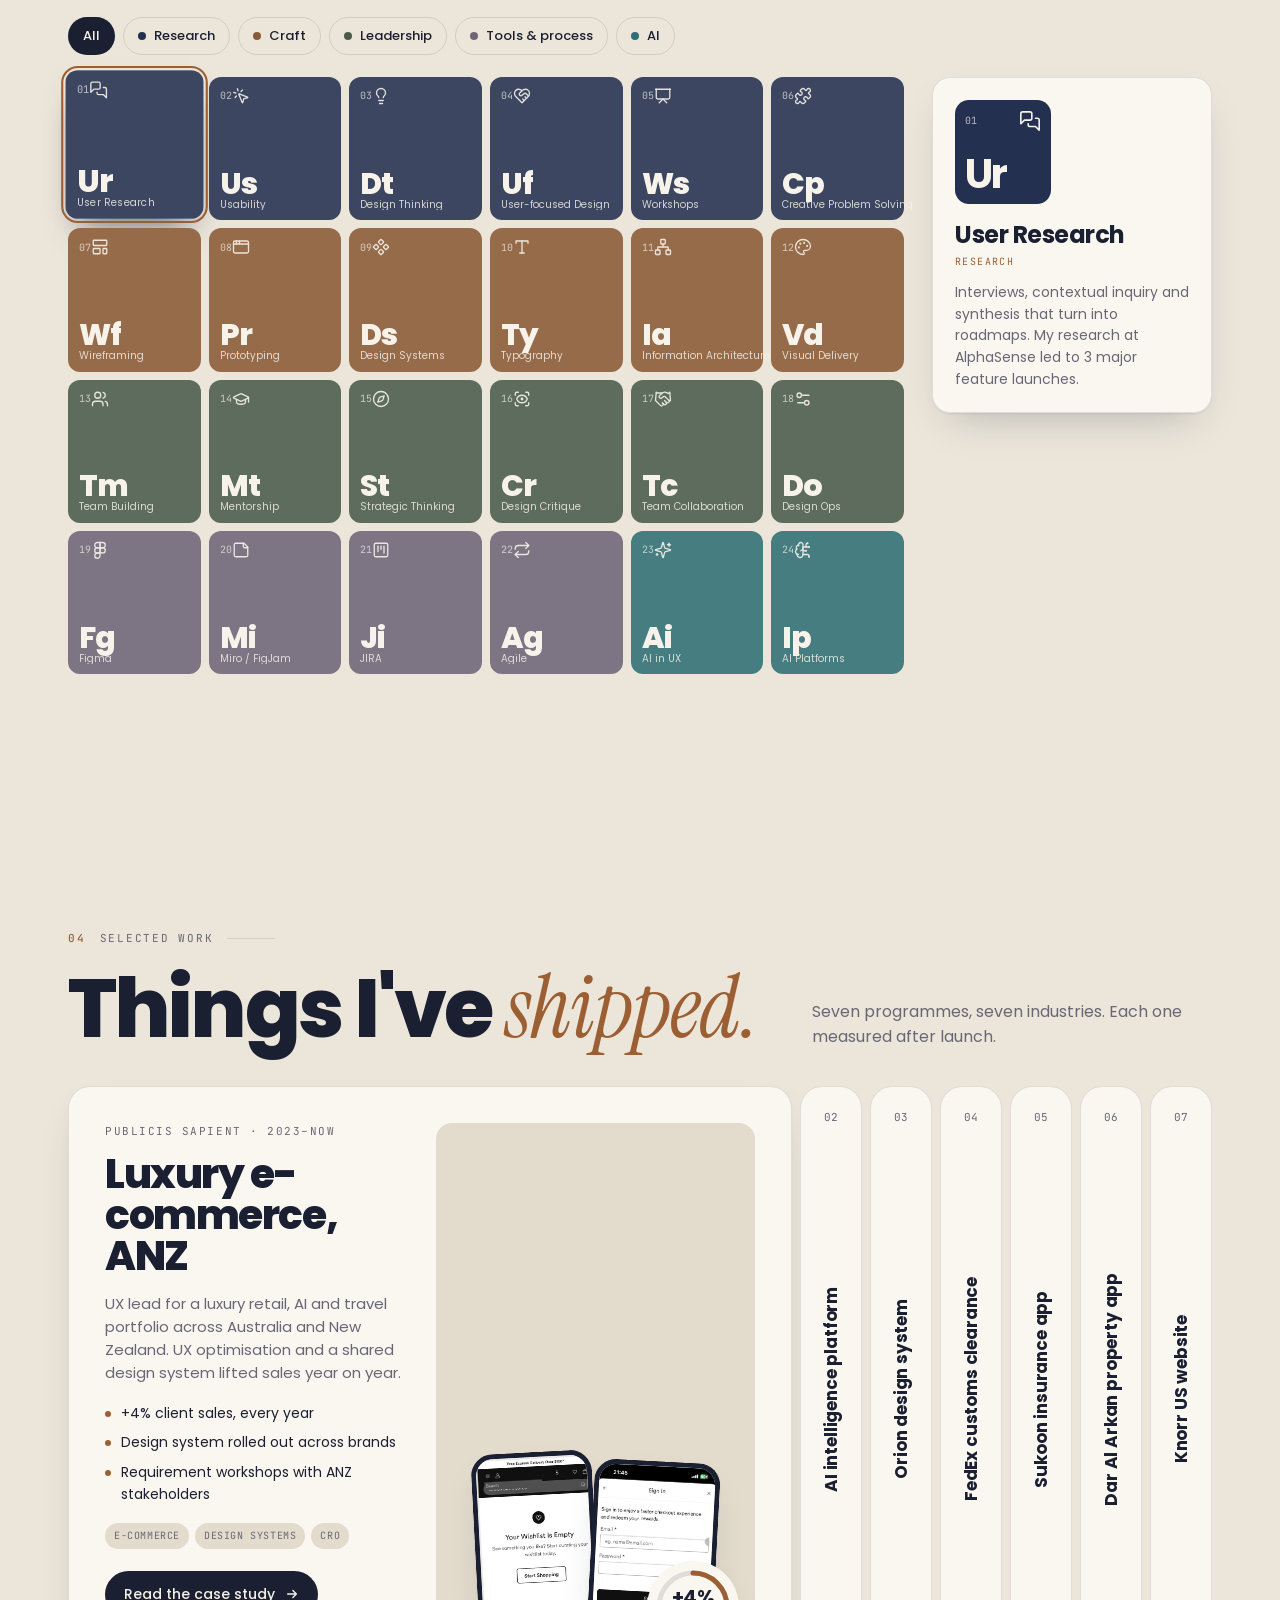
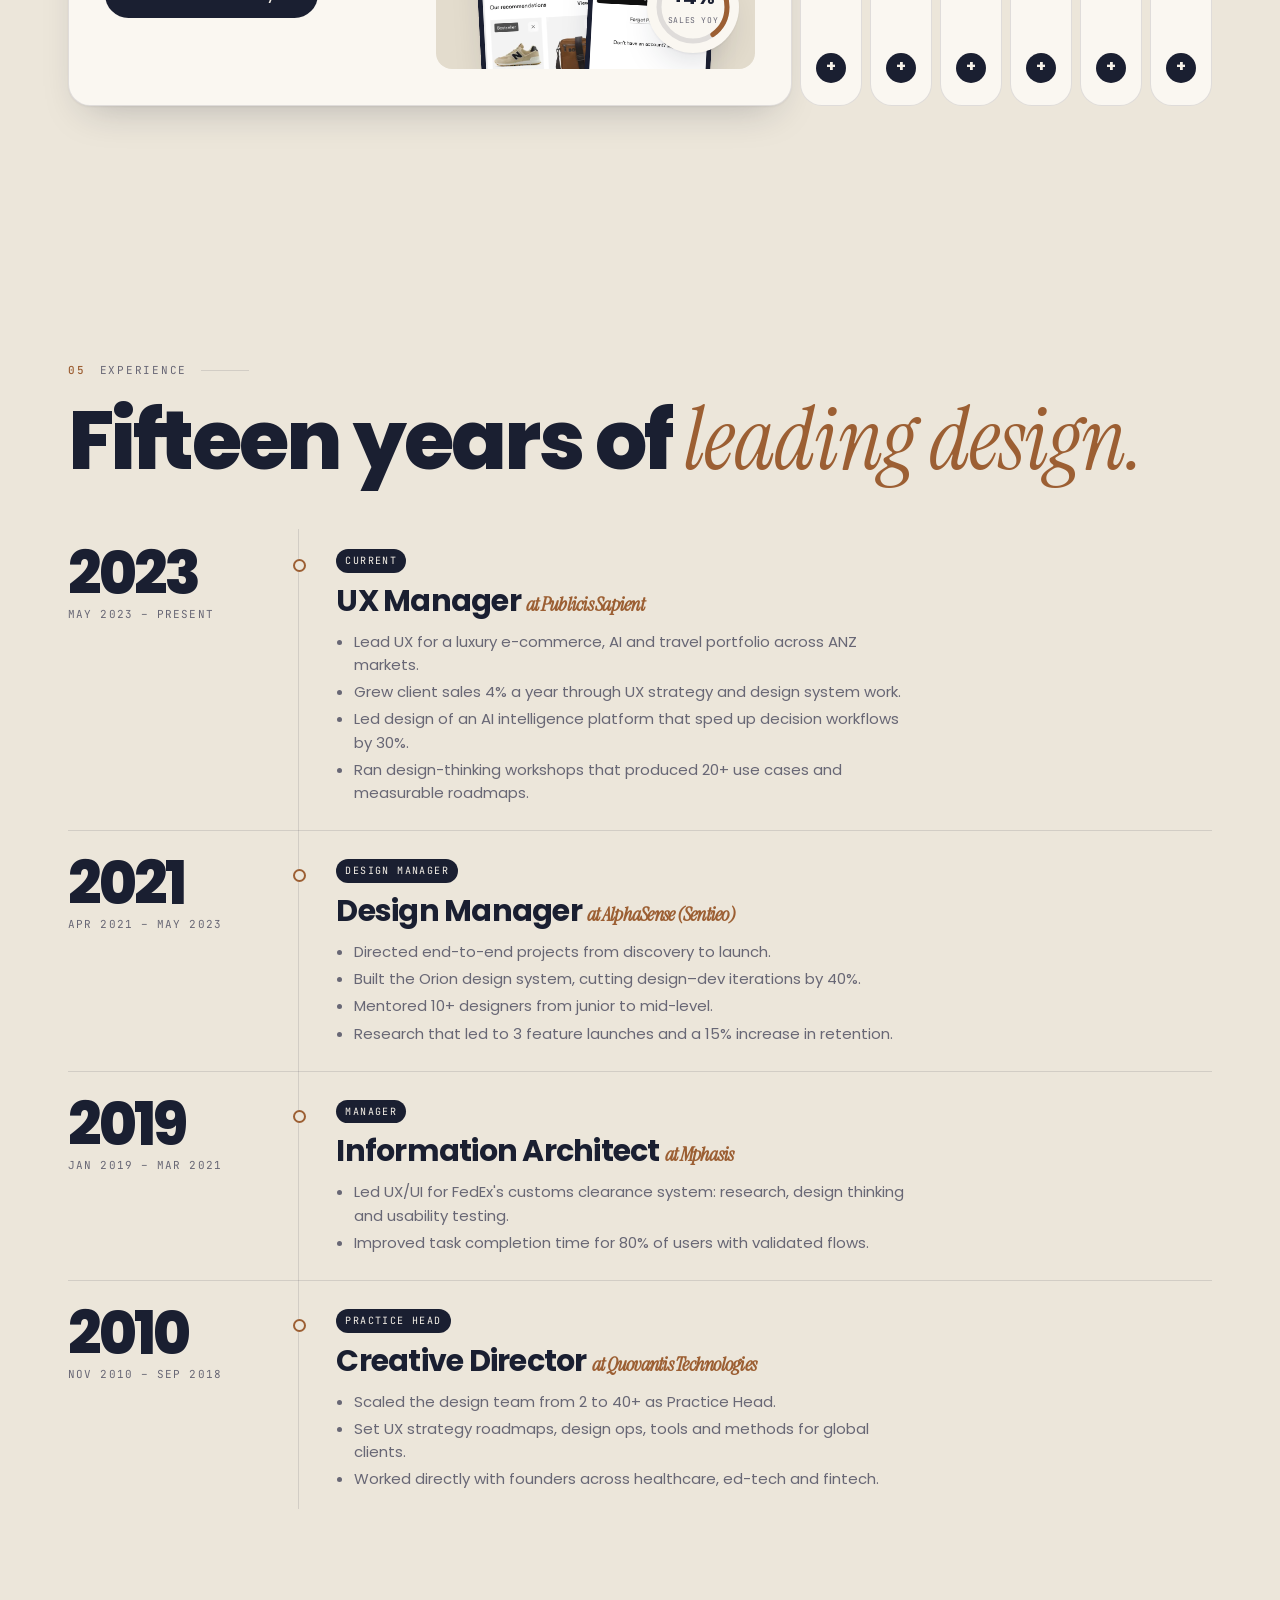
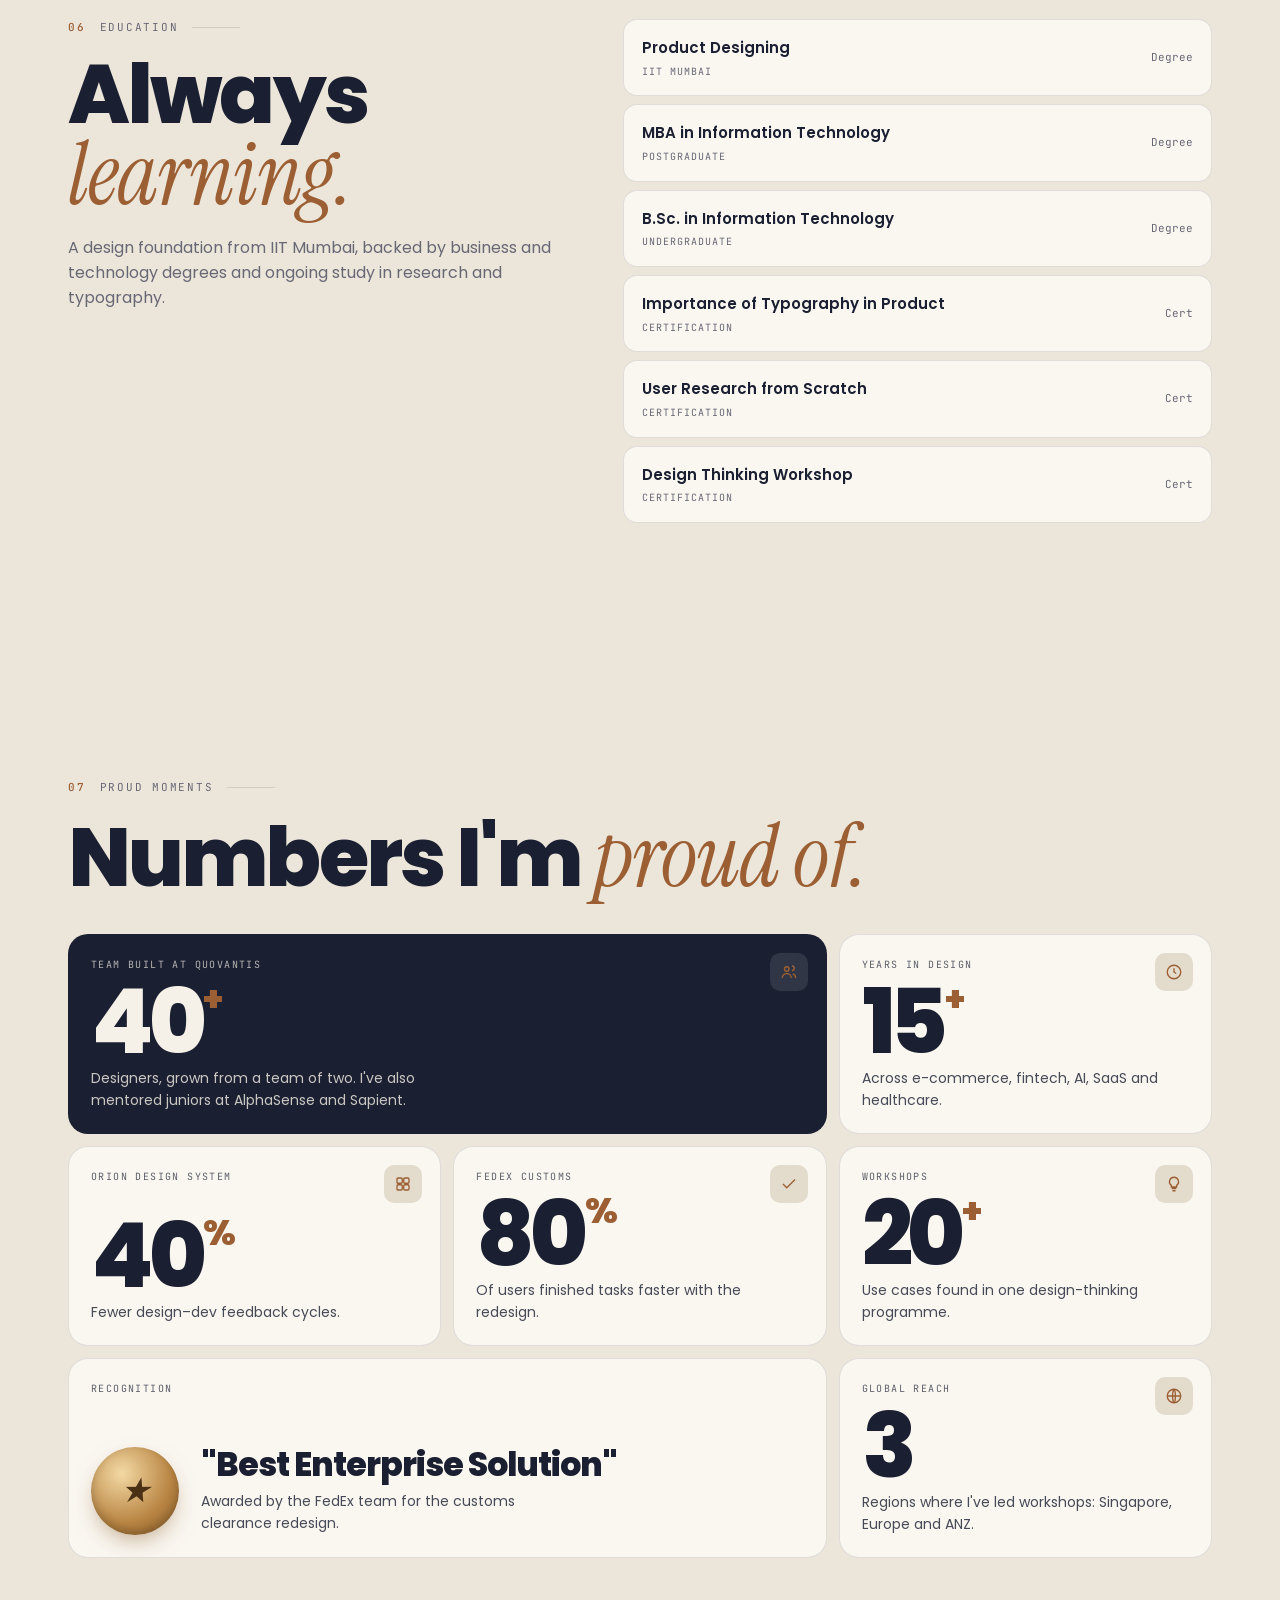
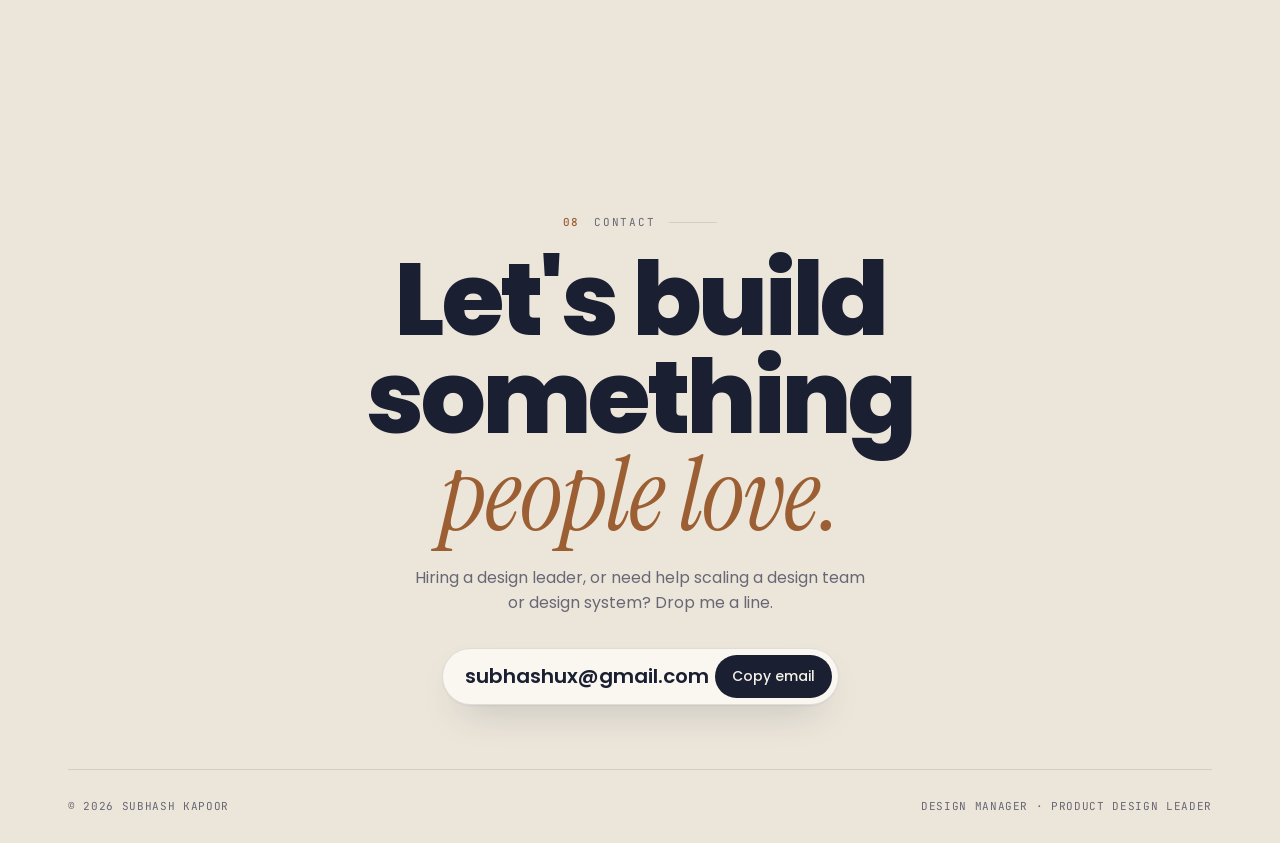
==== commit cc0d16dd: "Show real screens on the luxury e-commerce work card Co-Authored-By: Claude Opus 5.5 <noreply@anthro" ====
--- a/index.html
+++ b/index.html
@@ -214,13 +214,9 @@
               <div class="tags"><span>E-COMMERCE</span><span>DESIGN SYSTEMS</span><span>CRO</span></div>
               <a class="btn dark cs-link" href="luxury.html">Read the case study <svg viewBox="0 0 16 16" fill="none" stroke="currentColor" stroke-width="1.6" stroke-linecap="round" stroke-linejoin="round"><path d="M3 8h10M9 4l4 4-4 4"/></svg></a>
             </div>
-            <div class="stage">
-              <div class="mock"><div class="bar"><i></i><i></i><i></i></div>
-                <div class="pad prod">
-                  <div class="img"></div>
-                  <div><b style="font-size:13px">Cognac Wool Blazer</b><div class="ln" style="width:70%"></div><div class="ln" style="width:50%"></div>
-                    <div class="lift">▲ 4% YoY</div><div class="buy">Add to bag</div></div>
-                </div></div>
+            <div class="stage phones">
+              <a class="phone" href="luxury.html" aria-label="Open the luxury e-commerce case study" tabindex="-1"><img src="img/luxury/wishlist-empty-m.webp" alt="Wishlist on mobile web with recommendations" loading="lazy"></a>
+              <a class="phone mid" href="luxury.html" aria-label="Open the luxury e-commerce case study" tabindex="-1"><img src="img/luxury/app-signin.webp" alt="App sign-in screen" loading="lazy"></a>
               <div class="dial"><svg viewBox="0 0 80 80"><circle class="tr" cx="40" cy="40" r="34"/><circle class="vl" cx="40" cy="40" r="34"/></svg><div><b>+4%</b><small>sales YoY</small></div></div>
             </div>
           </div>
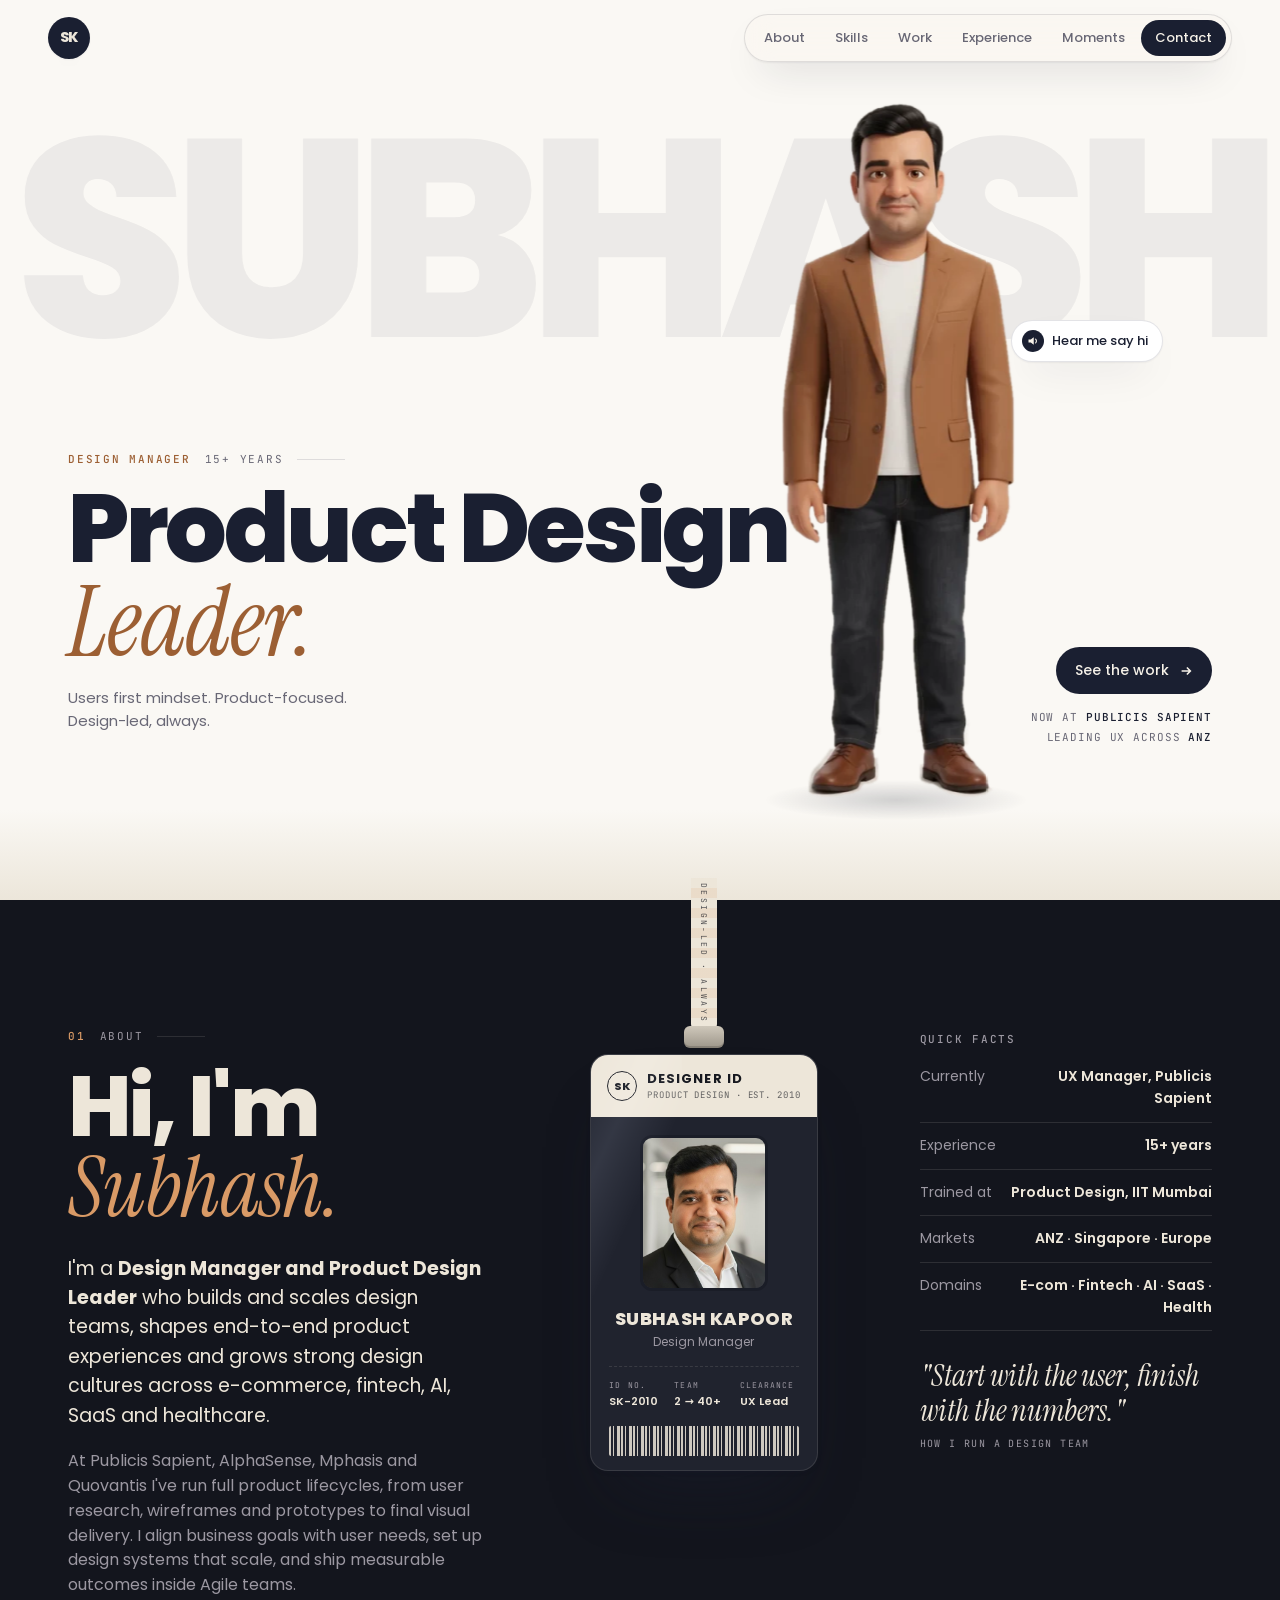
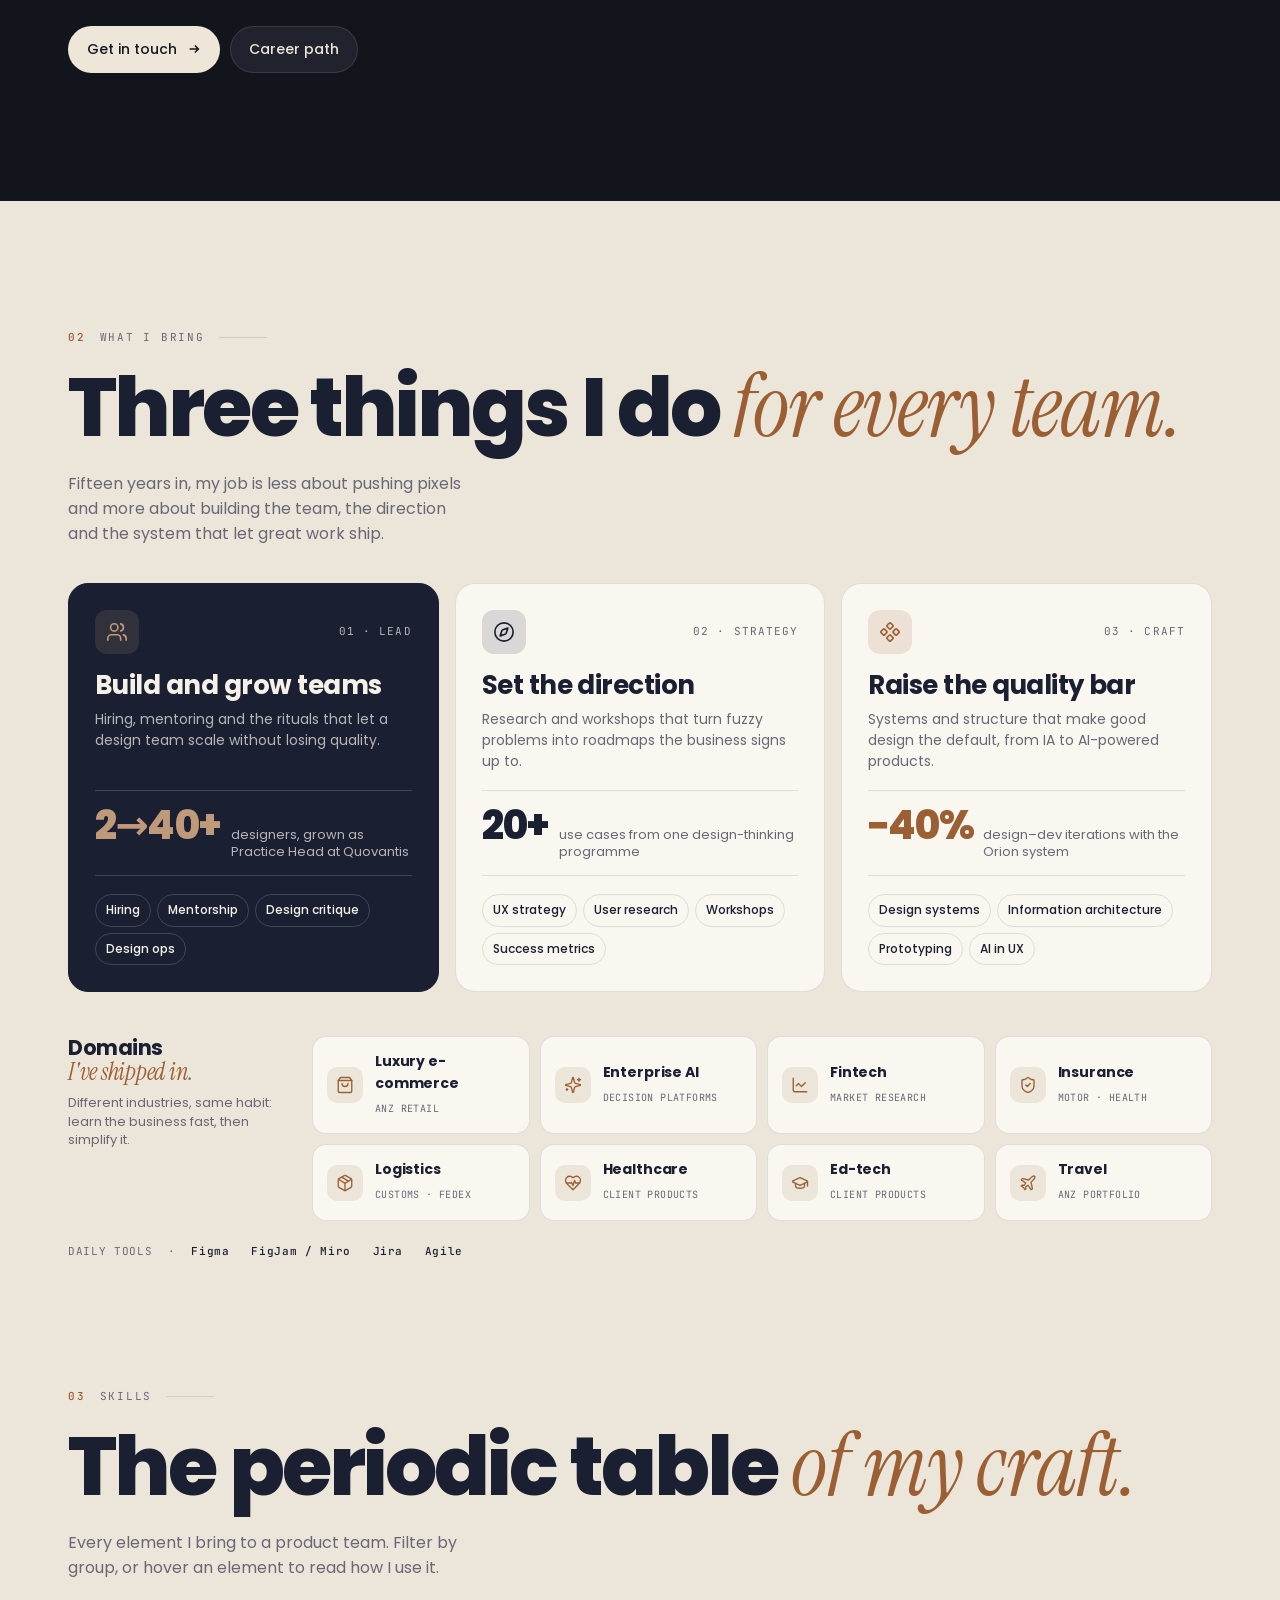
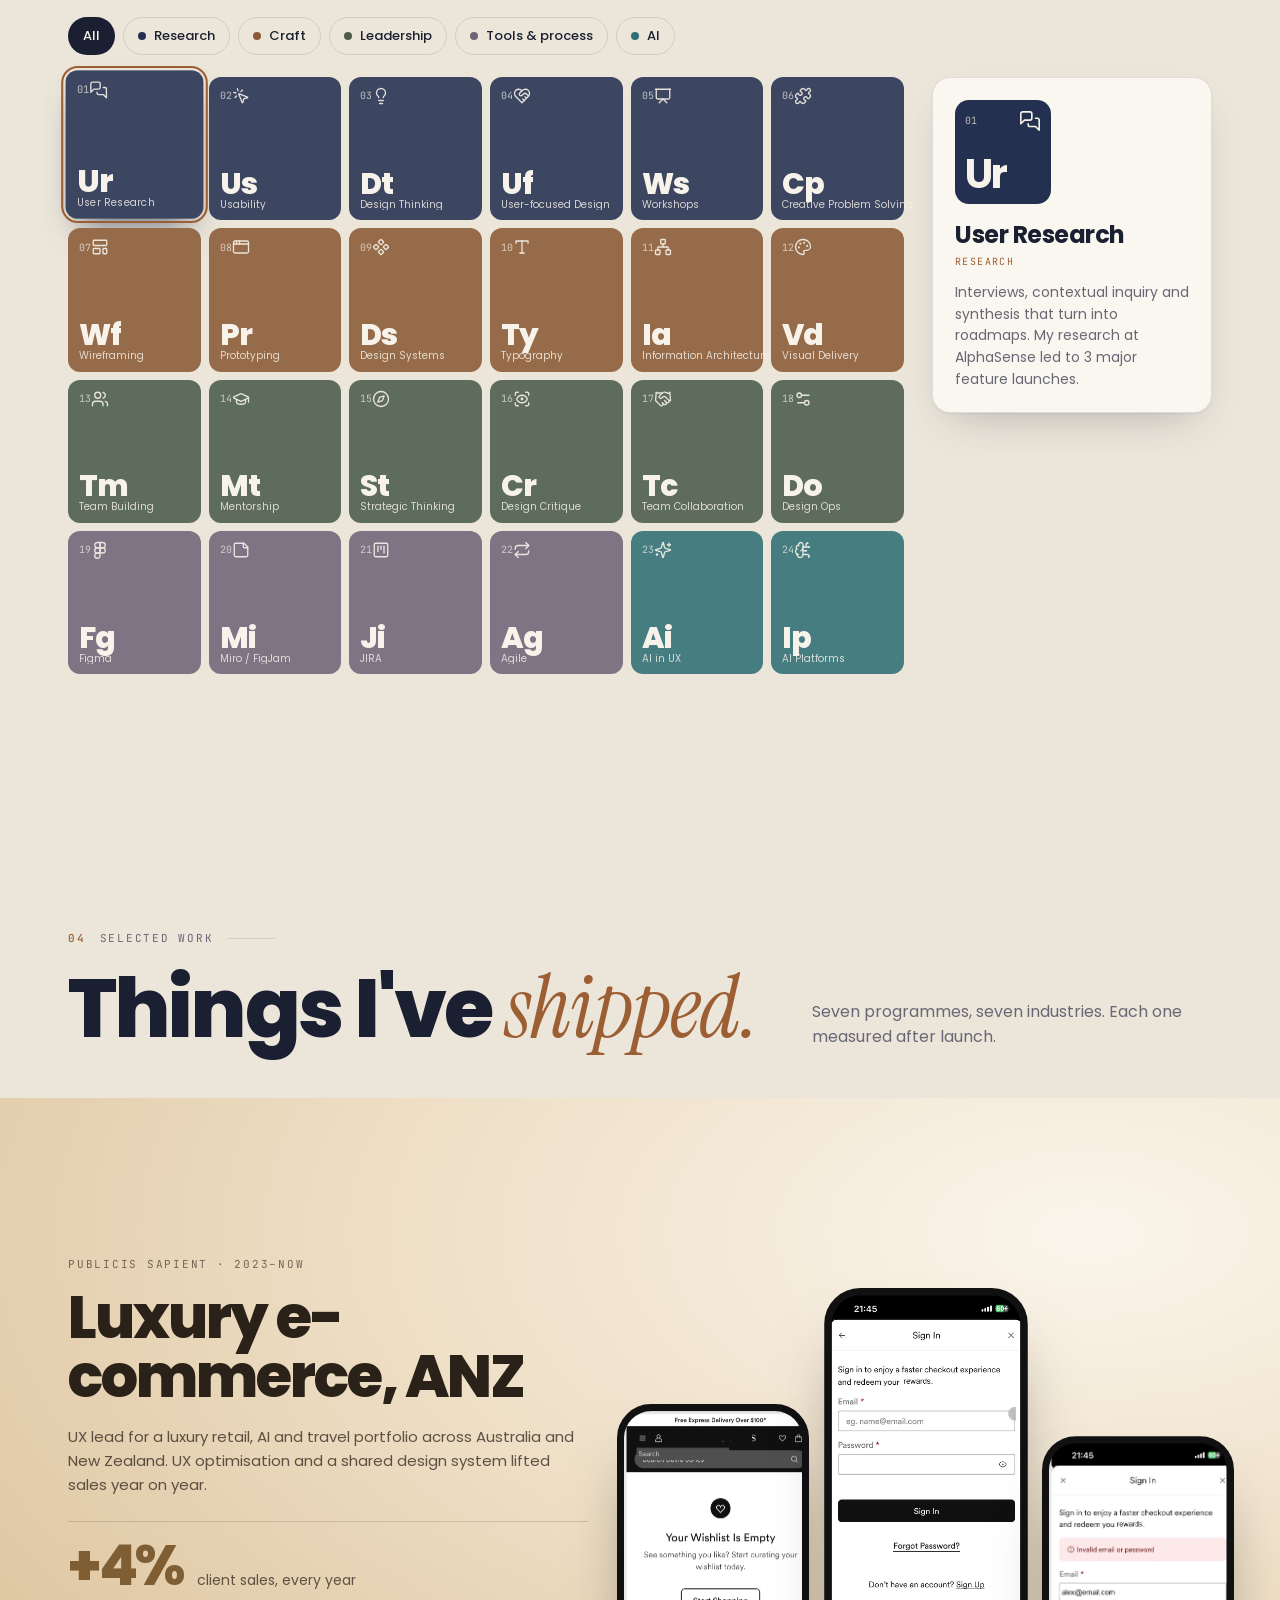
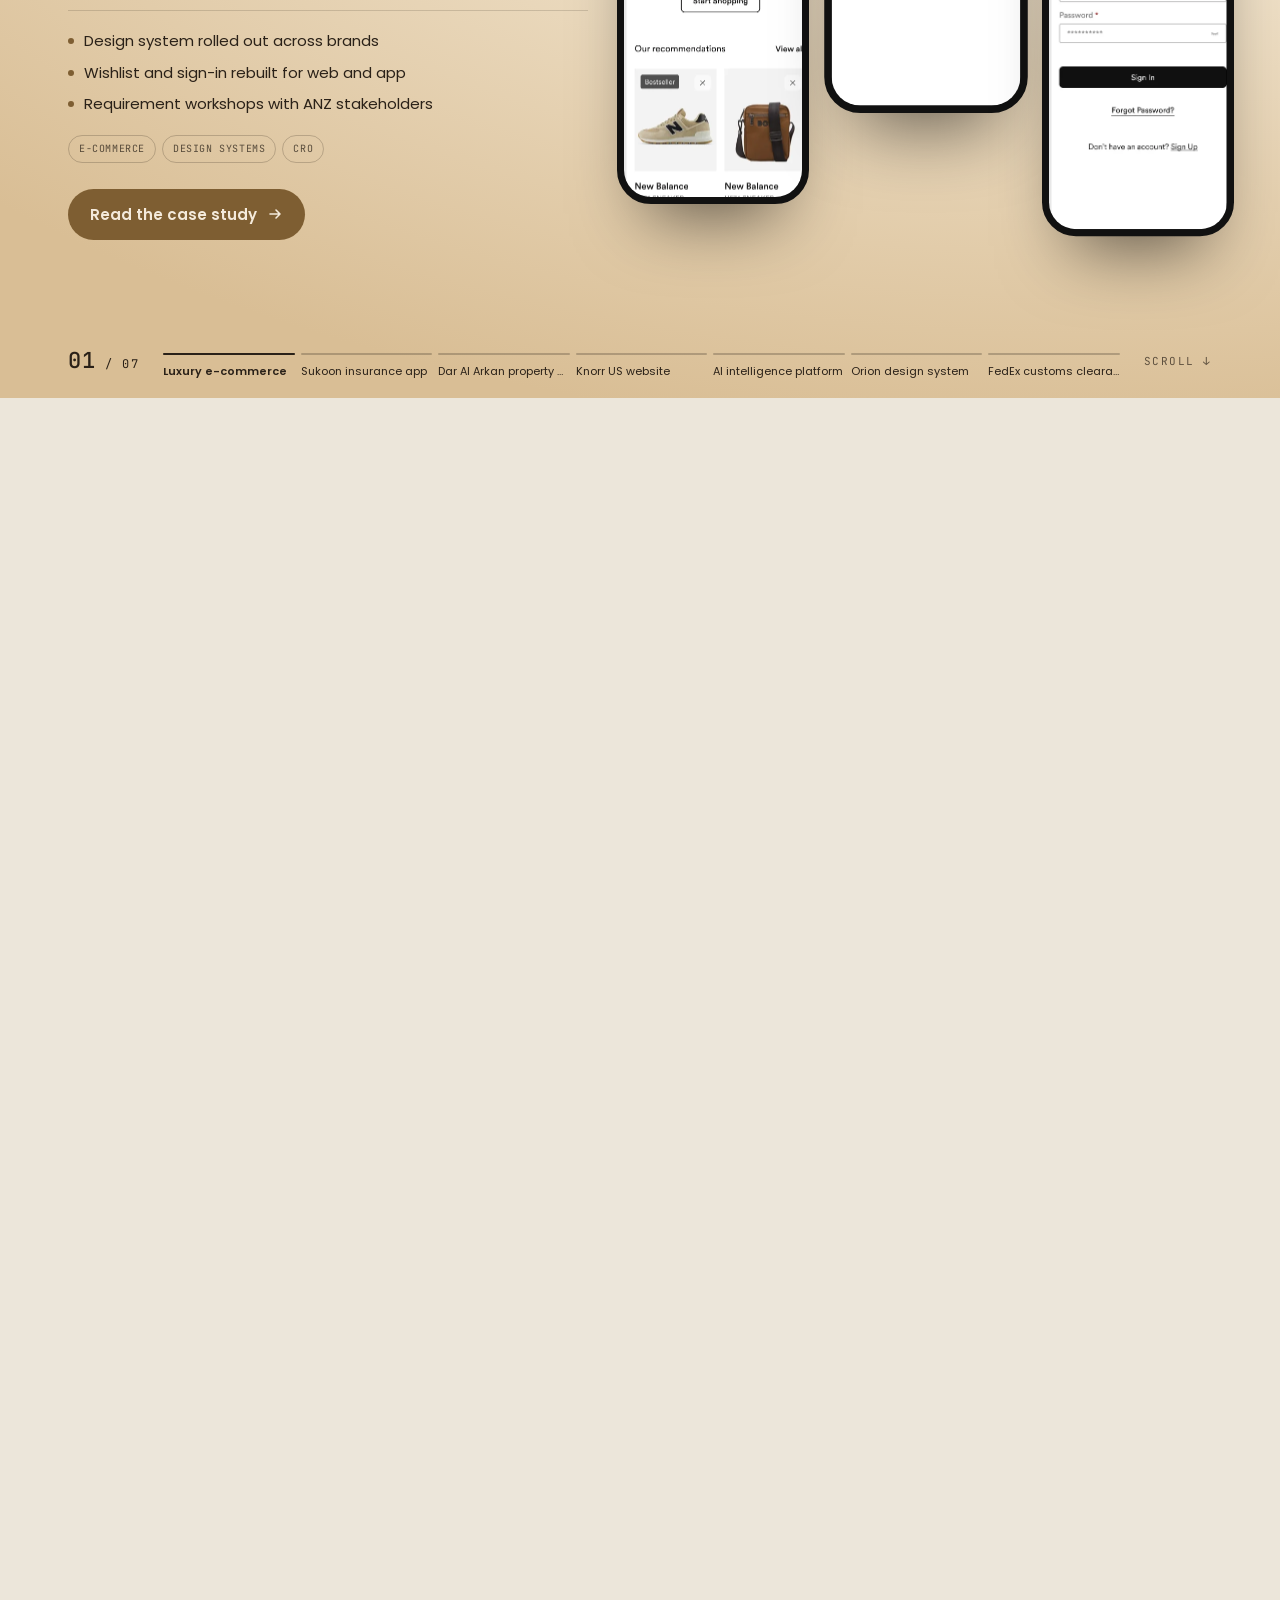
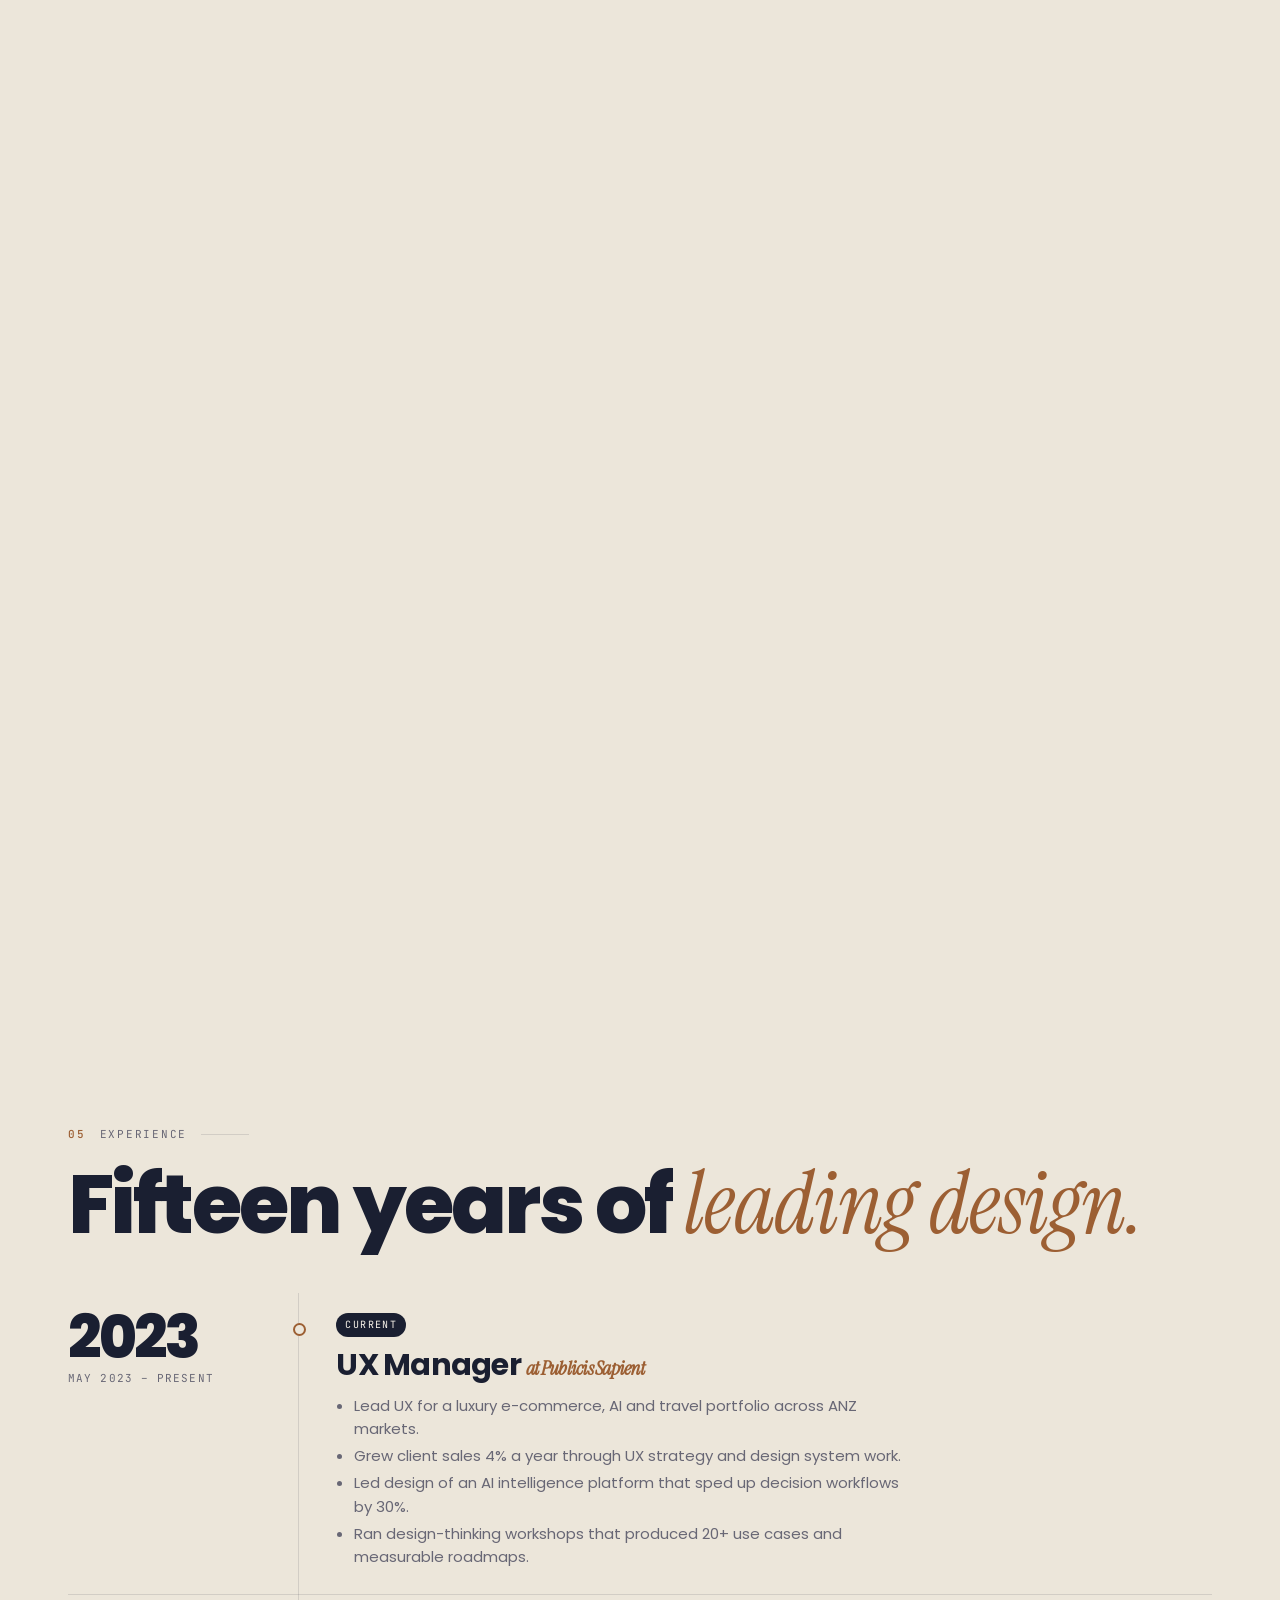
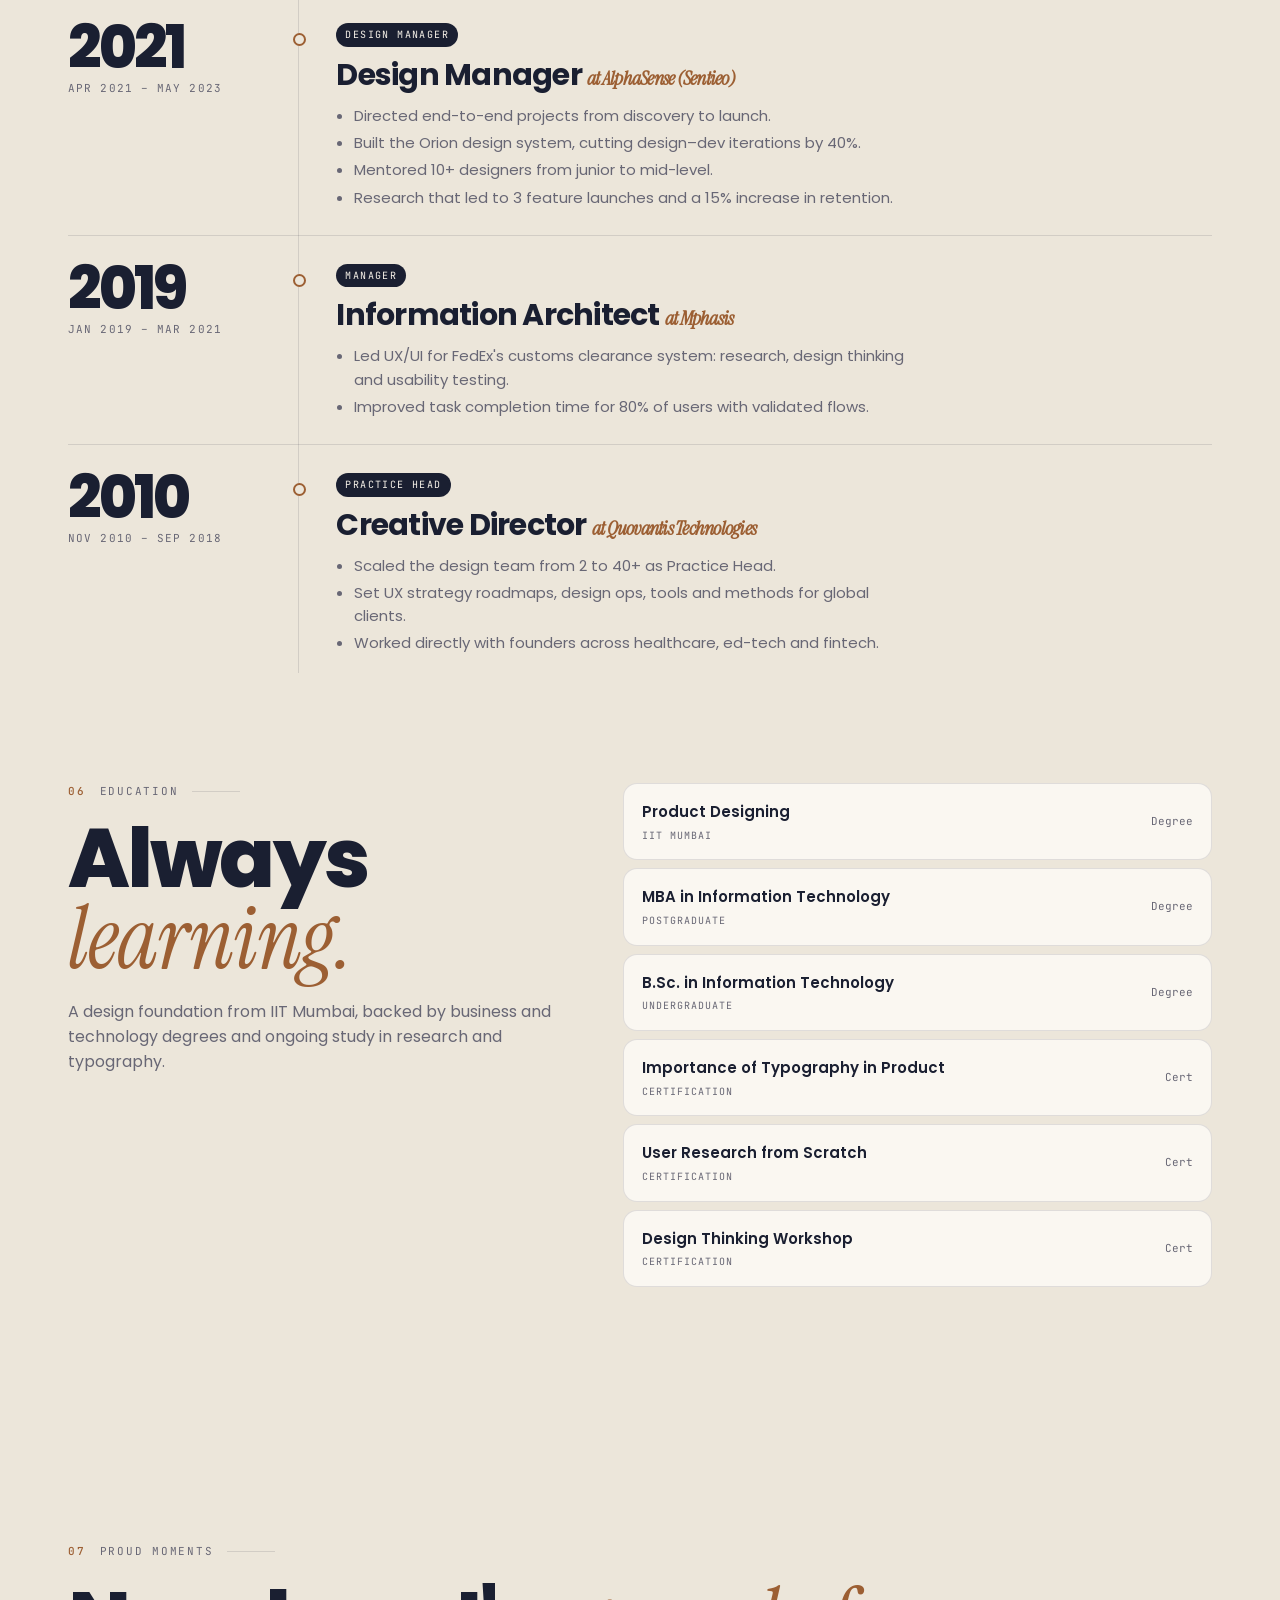
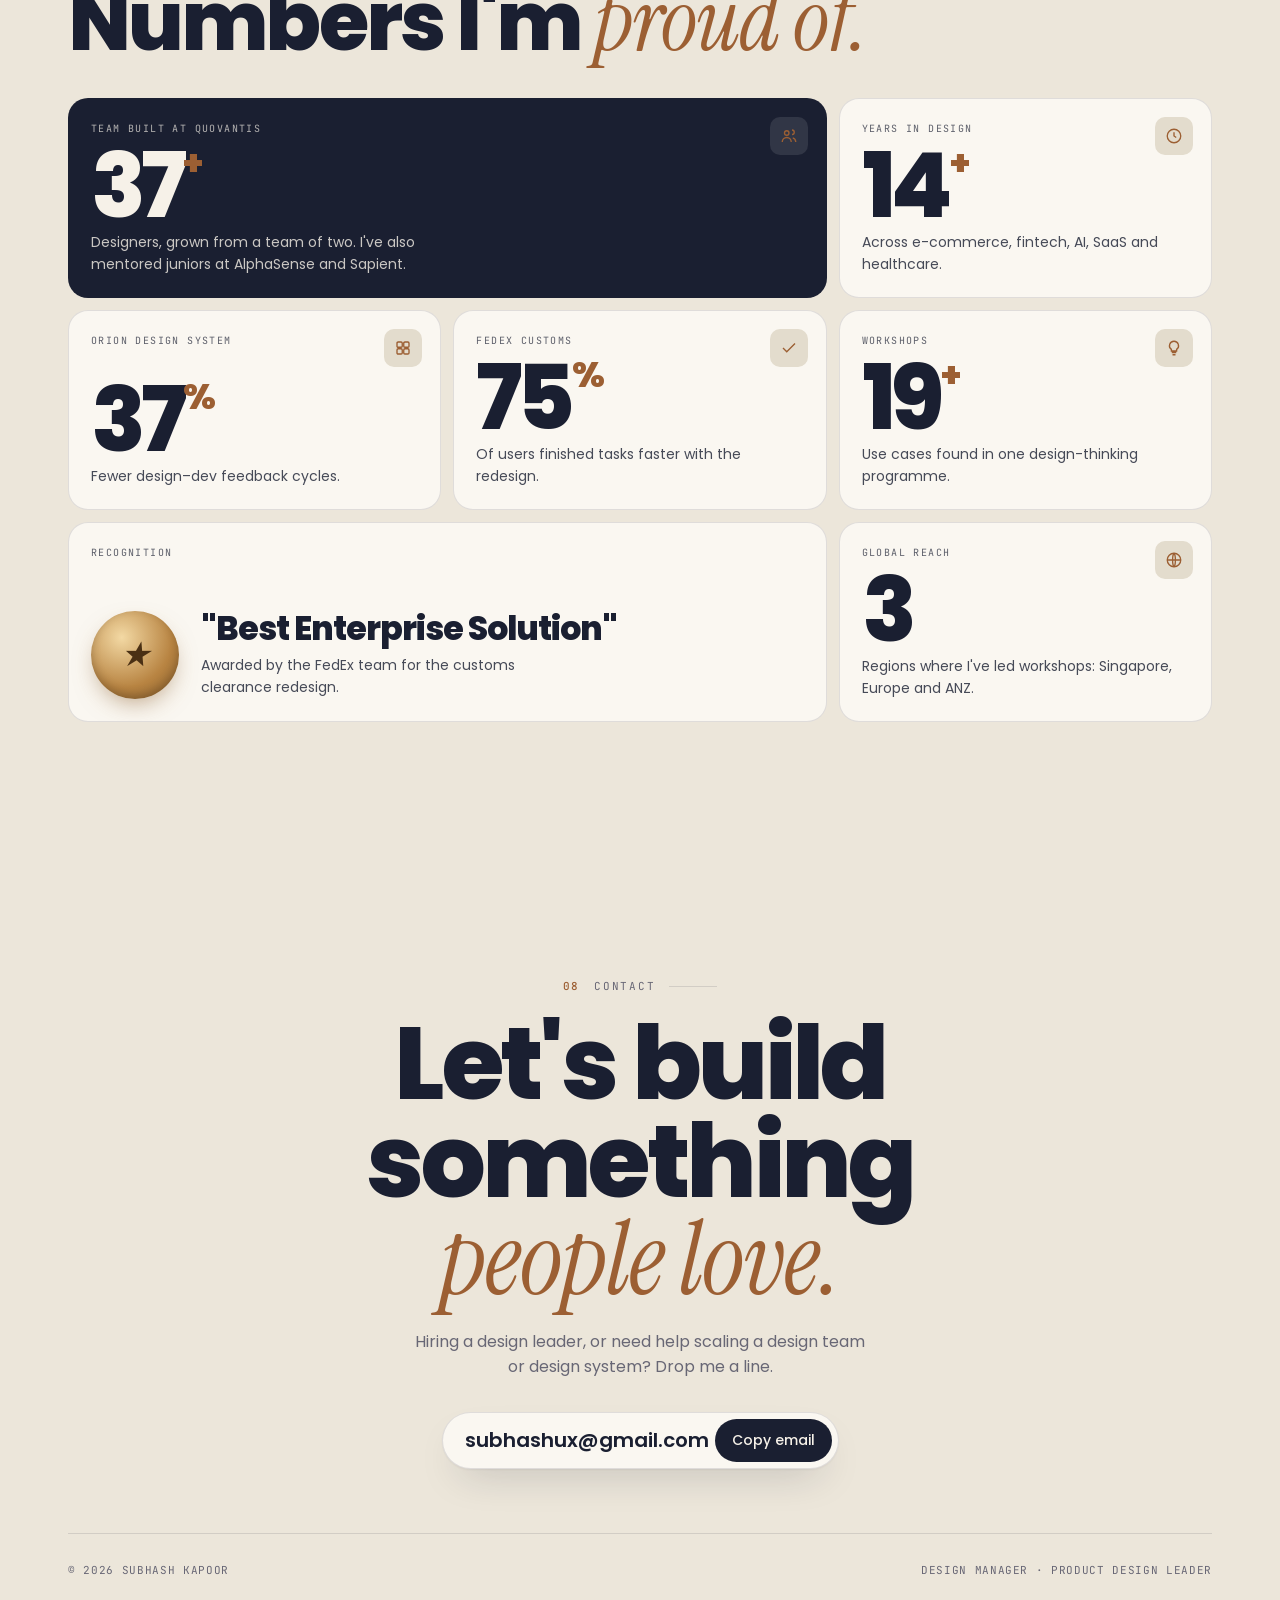
==== commit 535ba628: "Turn the work section into a full-screen scroll reel Each project gets its own brand-coloured full-s" ====
--- a/index.html
+++ b/index.html
@@ -9,7 +9,7 @@
 <link rel="preconnect" href="https://fonts.googleapis.com">
 <link rel="preconnect" href="https://fonts.gstatic.com" crossorigin>
 <link rel="stylesheet" href="https://fonts.googleapis.com/css2?family=Poppins:wght@400;500;600;700;800&family=Instrument+Serif:ital@0;1&family=JetBrains+Mono:wght@400;500&display=swap">
-<link rel="stylesheet" href="styles.css">
+<link rel="stylesheet" href="styles.css?v=reel5">
 
 </head>
 <body>
@@ -201,146 +201,111 @@
         </div>
         <p>Seven programmes, seven industries. Each one measured after launch.</p>
       </div>
-      <div class="work-list rv" id="work-list">
-
-        <article class="case open" tabindex="0" data-pct="4" data-max="10">
-          <div class="spine"><span class="no">01</span><span>Luxury e-commerce</span><span class="plus">+</span></div>
-          <div class="inner">
-            <div>
-              <div class="co">Publicis Sapient · 2023–now</div>
+    </div>
+    <div class="reel" id="reel" style="--n:7">
+        <div class="reel-pin">
+          <div class="reel-track" id="reelTrack">
+          <article class="slide" style="--bg:#F4EADB;--fg:#2A2118;--ac:#7E5E32;--grad:radial-gradient(120% 90% at 85% 15%,#FBF5EC 0%,#EEDFC6 45%,#D9BE95 100%)" aria-label="01 of 07: Luxury e-commerce, ANZ">
+            <div class="s-copy">
+              <div class="s-co">Publicis Sapient · 2023–now</div>
               <h3>Luxury e-commerce, ANZ</h3>
-              <p class="desc">UX lead for a luxury retail, AI and travel portfolio across Australia and New Zealand. UX optimisation and a shared design system lifted sales year on year.</p>
-              <ul><li>+4% client sales, every year</li><li>Design system rolled out across brands</li><li>Requirement workshops with ANZ stakeholders</li></ul>
-              <div class="tags"><span>E-COMMERCE</span><span>DESIGN SYSTEMS</span><span>CRO</span></div>
-              <a class="btn dark cs-link" href="luxury.html">Read the case study <svg viewBox="0 0 16 16" fill="none" stroke="currentColor" stroke-width="1.6" stroke-linecap="round" stroke-linejoin="round"><path d="M3 8h10M9 4l4 4-4 4"/></svg></a>
-            </div>
-            <div class="stage phones">
-              <a class="phone" href="luxury.html" aria-label="Open the luxury e-commerce case study" tabindex="-1"><img src="img/luxury/wishlist-empty-m.webp" alt="Wishlist on mobile web with recommendations" loading="lazy"></a>
-              <a class="phone mid" href="luxury.html" aria-label="Open the luxury e-commerce case study" tabindex="-1"><img src="img/luxury/app-signin.webp" alt="App sign-in screen" loading="lazy"></a>
-              <div class="dial"><svg viewBox="0 0 80 80"><circle class="tr" cx="40" cy="40" r="34"/><circle class="vl" cx="40" cy="40" r="34"/></svg><div><b>+4%</b><small>sales YoY</small></div></div>
-            </div>
-          </div>
-        </article>
-
-        <article class="case" tabindex="0" data-pct="30" data-max="100">
-          <div class="spine"><span class="no">02</span><span>AI intelligence platform</span><span class="plus">+</span></div>
-          <div class="inner">
-            <div>
-              <div class="co">Publicis Sapient · Enterprise AI</div>
+              <p class="s-desc">UX lead for a luxury retail, AI and travel portfolio across Australia and New Zealand. UX optimisation and a shared design system lifted sales year on year.</p>
+              <div class="s-stat"><b>+4%</b><span>client sales, every year</span></div>
+              <ul><li>Design system rolled out across brands</li><li>Wishlist and sign-in rebuilt for web and app</li><li>Requirement workshops with ANZ stakeholders</li></ul>
+              <div class="s-tags"><span>E-COMMERCE</span><span>DESIGN SYSTEMS</span><span>CRO</span></div>
+              <a class="s-cta" href="luxury.html">Read the case study <svg viewBox="0 0 16 16" fill="none" stroke="currentColor" stroke-width="1.6" stroke-linecap="round" stroke-linejoin="round"><path d="M3 8h10M9 4l4 4-4 4"/></svg></a>
+            </div>
+            <div class="s-art phones3"><a class="pf p1" href="luxury.html" tabindex="-1" aria-hidden="true"><img src="img/luxury/wishlist-empty-m.webp" alt="" loading="lazy"></a><a class="pf p2" href="luxury.html" tabindex="-1" aria-hidden="true"><img src="img/luxury/app-signin.webp" alt="" loading="lazy"></a><a class="pf p3" href="luxury.html" tabindex="-1" aria-hidden="true"><img src="img/luxury/app-error2.webp" alt="" loading="lazy"></a></div>
+          </article>
+          <article class="slide" style="--bg:#671E75;--fg:#FFF4FA;--ac:#FF8A3D" aria-label="02 of 07: Sukoon insurance app">
+            <div class="s-copy">
+              <div class="s-co">Sukoon Insurance · UAE · Mobile</div>
+              <h3>Sukoon insurance app</h3>
+              <p class="s-desc">A first mobile app that puts motor and health policies, roadside claims and claim tracking in one place. The camera reads the paperwork, so nobody types a police report at the roadside.</p>
+              <div class="s-stat"><b>20+</b><span>flows across motor, health and servicing</span></div>
+              <ul><li>Scan-first claims with OCR and a human check</li><li>Shipped to the App Store and Google Play</li></ul>
+              <div class="s-tags"><span>MOBILE APP</span><span>INSURANCE</span><span>OCR</span></div>
+              <a class="s-cta" href="sukoon.html">Read the case study <svg viewBox="0 0 16 16" fill="none" stroke="currentColor" stroke-width="1.6" stroke-linecap="round" stroke-linejoin="round"><path d="M3 8h10M9 4l4 4-4 4"/></svg></a>
+            </div>
+            <div class="s-art phones3"><a class="pf p1" href="sukoon.html" tabindex="-1" aria-hidden="true"><img src="img/sukoon/s02.webp" alt="" loading="lazy"></a><a class="pf p2" href="sukoon.html" tabindex="-1" aria-hidden="true"><img src="img/sukoon/s03.webp" alt="" loading="lazy"></a><a class="pf p3" href="sukoon.html" tabindex="-1" aria-hidden="true"><img src="img/sukoon/s04.webp" alt="" loading="lazy"></a></div>
+          </article>
+          <article class="slide" style="--bg:#F4F1EC;--fg:#1A1F31;--ac:#521C78" aria-label="03 of 07: Dar Al Arkan property app">
+            <div class="s-copy">
+              <div class="s-co">Dar Al Arkan Online · KSA · Mobile</div>
+              <h3>Dar Al Arkan property app</h3>
+              <p class="s-desc">A bilingual property app for Saudi Arabia. Buyers and renters search, map and enquire; owners, brokers, developers and agents list homes and follow up on every lead from one dashboard.</p>
+              <div class="s-stat"><b>136</b><span>screens across 5 user roles</span></div>
+              <ul><li>Simple search first, detailed filters on demand</li><li>Full English and Arabic (RTL) layouts</li></ul>
+              <div class="s-tags"><span>MOBILE APP</span><span>REAL ESTATE</span><span>ARABIC RTL</span></div>
+              <a class="s-cta" href="daa.html">Read the case study <svg viewBox="0 0 16 16" fill="none" stroke="currentColor" stroke-width="1.6" stroke-linecap="round" stroke-linejoin="round"><path d="M3 8h10M9 4l4 4-4 4"/></svg></a>
+            </div>
+            <div class="s-art phones3"><a class="pf p1" href="daa.html" tabindex="-1" aria-hidden="true"><img src="img/daa/d06.webp" alt="" loading="lazy"></a><a class="pf p2" href="daa.html" tabindex="-1" aria-hidden="true"><img src="img/daa/d09.webp" alt="" loading="lazy"></a><a class="pf p3" href="daa.html" tabindex="-1" aria-hidden="true"><img src="img/daa/d17.webp" alt="" loading="lazy"></a></div>
+          </article>
+          <article class="slide" style="--bg:#007932;--fg:#FFFFF7;--ac:#FFB200" aria-label="04 of 07: Knorr US website">
+            <div class="s-copy">
+              <div class="s-co">Unilever · Knorr US · Publicis Sapient</div>
+              <h3>Knorr US website</h3>
+              <p class="s-desc">A full redesign of knorr.com/us for the new, younger Knorr brand: a social-first homepage and recipe page, every component reskinned, and a design toolkit other markets can reuse.</p>
+              <div class="s-stat"><b>47</b><span>components reskinned, live Dec 2025</span></div>
+              <ul><li>Homepage and recipe page redesigned</li><li>Products placed inside recipes to drive purchase intent</li></ul>
+              <div class="s-tags"><span>WEBSITE</span><span>FMCG</span><span>SOCIAL-FIRST</span></div>
+              <a class="s-cta" href="knorr.html">Read the case study <svg viewBox="0 0 16 16" fill="none" stroke="currentColor" stroke-width="1.6" stroke-linecap="round" stroke-linejoin="round"><path d="M3 8h10M9 4l4 4-4 4"/></svg></a>
+            </div>
+            <div class="s-art phones3"><a class="pf p1" href="knorr.html" tabindex="-1" aria-hidden="true"><img src="img/knorr/m-home.webp" alt="" loading="lazy"></a><a class="pf p2" href="knorr.html" tabindex="-1" aria-hidden="true"><img src="img/knorr/m-recipe.webp" alt="" loading="lazy"></a><a class="pf p3" href="knorr.html" tabindex="-1" aria-hidden="true"><img src="img/knorr/m-product.webp" alt="" loading="lazy"></a></div>
+          </article>
+          <article class="slide" style="--bg:#0E2733;--fg:#EAF4F2;--ac:#5FD3C6" aria-label="05 of 07: AI intelligence platform">
+            <div class="s-copy">
+              <div class="s-co">Publicis Sapient · Enterprise AI</div>
               <h3>AI intelligence platform</h3>
-              <p class="desc">Led the design of an AI platform that helps enterprise clients get to decisions faster. Design-thinking workshops surfaced 20+ use cases and set the roadmap.</p>
-              <ul><li>Decision workflows 30% faster</li><li>20+ actionable use cases identified</li><li>Success metrics defined per release</li></ul>
-              <div class="tags"><span>AI IN UX</span><span>WORKSHOPS</span><span>ENTERPRISE</span></div>
-            </div>
-            <div class="stage">
-              <div class="mock"><div class="bar"><i></i><i></i><i></i></div>
+              <p class="s-desc">Led the design of an AI platform that helps enterprise clients get to decisions faster. Design-thinking workshops surfaced 20+ use cases and set the roadmap.</p>
+              <div class="s-stat"><b>30%</b><span>faster decision workflows</span></div>
+              <ul><li>20+ actionable use cases identified</li><li>Success metrics defined per release</li></ul>
+              <div class="s-tags"><span>AI IN UX</span><span>WORKSHOPS</span><span>ENTERPRISE</span></div>
+              <span class="s-soon">Case study on request</span>
+            </div>
+            <div class="s-art mockart" aria-hidden="true"><div class="mock"><div class="bar"><i></i><i></i><i></i></div>
                 <div class="pad"><div class="ai-q">Which markets slowed in Q3?</div>
-                  <div class="ai-a"><b>3 markets below forecast</b><div class="bars"><i style="height:80%"></i><i style="height:62%"></i><i style="height:90%"></i><i style="height:38%"></i><i style="height:44%"></i><i style="height:70%"></i></div></div></div></div>
-              <div class="dial"><svg viewBox="0 0 80 80"><circle class="tr" cx="40" cy="40" r="34"/><circle class="vl" cx="40" cy="40" r="34"/></svg><div><b>30%</b><small>faster</small></div></div>
-            </div>
-          </div>
-        </article>
-
-        <article class="case" tabindex="0" data-pct="40" data-max="100">
-          <div class="spine"><span class="no">03</span><span>Orion design system</span><span class="plus">+</span></div>
-          <div class="inner">
-            <div>
-              <div class="co">AlphaSense (Sentieo) · 2021–2023</div>
+                  <div class="ai-a"><b>3 markets below forecast</b><div class="bars"><i style="height:80%"></i><i style="height:62%"></i><i style="height:90%"></i><i style="height:38%"></i><i style="height:44%"></i><i style="height:70%"></i></div></div></div></div></div>
+          </article>
+          <article class="slide" style="--bg:#1F2240;--fg:#EEF0FF;--ac:#9DAAFF" aria-label="06 of 07: Orion design system">
+            <div class="s-copy">
+              <div class="s-co">AlphaSense (Sentieo) · 2021–2023</div>
               <h3>Orion design system</h3>
-              <p class="desc">Created and scaled Orion, the design system behind AlphaSense's research platform. Shared tokens and components cut the back-and-forth between design and engineering.</p>
-              <ul><li>40% fewer design–dev iterations</li><li>3 major features launched from research</li><li>15% lift in retention</li></ul>
-              <div class="tags"><span>DESIGN SYSTEMS</span><span>FINTECH</span><span>RESEARCH</span></div>
-            </div>
-            <div class="stage">
-              <div class="mock"><div class="bar"><i></i><i></i><i></i></div>
+              <p class="s-desc">Created and scaled Orion, the design system behind AlphaSense&#x27;s research platform. Shared tokens and components cut the back-and-forth between design and engineering.</p>
+              <div class="s-stat"><b>−40%</b><span>design–dev iterations</span></div>
+              <ul><li>3 major features launched from research</li><li>15% lift in retention</li></ul>
+              <div class="s-tags"><span>DESIGN SYSTEMS</span><span>FINTECH</span><span>RESEARCH</span></div>
+              <span class="s-soon">Case study on request</span>
+            </div>
+            <div class="s-art mockart" aria-hidden="true"><div class="mock"><div class="bar"><i></i><i></i><i></i></div>
                 <div class="pad"><b style="font-size:12px">Orion / Tokens</b>
                   <div class="tok" style="margin-top:10px"><i style="background:#1A1F31"></i><i style="background:#3D4C7A"></i><i style="background:#9C5F33"></i><i style="background:#D9C7AE"></i><i style="background:#ECE6DA;box-shadow:inset 0 0 0 1px rgba(0,0,0,.08)"></i></div>
                   <div class="cmp"><span class="p">Primary</span><span>Secondary</span><span>Ghost</span></div>
-                  <div class="ln" style="width:90%;margin-top:12px"></div><div class="ln" style="width:60%"></div></div></div>
-              <div class="dial"><svg viewBox="0 0 80 80"><circle class="tr" cx="40" cy="40" r="34"/><circle class="vl" cx="40" cy="40" r="34"/></svg><div><b>−40%</b><small>iterations</small></div></div>
-            </div>
-          </div>
-        </article>
-
-        <article class="case" tabindex="0" data-pct="80" data-max="100">
-          <div class="spine"><span class="no">04</span><span>FedEx customs clearance</span><span class="plus">+</span></div>
-          <div class="inner">
-            <div>
-              <div class="co">Mphasis for FedEx · 2019–2021</div>
+                  <div class="ln" style="width:90%;margin-top:12px"></div><div class="ln" style="width:60%"></div></div></div></div>
+          </article>
+          <article class="slide" style="--bg:#4D148C;--fg:#F6F0FF;--ac:#FF7A2E" aria-label="07 of 07: FedEx customs clearance">
+            <div class="s-copy">
+              <div class="s-co">Mphasis for FedEx · 2019–2021</div>
               <h3>FedEx customs clearance</h3>
-              <p class="desc">As senior information architect I worked with every user persona to find what was broken in customs clearance, then ran bunker sessions, clickable prototypes and usability tests.</p>
-              <ul><li>Task completion improved for 80% of users</li><li>"Best Enterprise Solution" award from FedEx</li><li>Validated through rounds of usability testing</li></ul>
-              <div class="tags"><span>LOGISTICS</span><span>INFORMATION ARCHITECTURE</span><span>USABILITY</span></div>
-            </div>
-            <div class="stage">
-              <div class="mock"><div class="bar"><i></i><i></i><i></i></div>
+              <p class="s-desc">As senior information architect I worked with every user persona to find what was broken in customs clearance, then ran bunker sessions, clickable prototypes and usability tests.</p>
+              <div class="s-stat"><b>80%</b><span>of users finished tasks faster</span></div>
+              <ul><li>&quot;Best Enterprise Solution&quot; award from FedEx</li><li>Validated through rounds of usability testing</li></ul>
+              <div class="s-tags"><span>LOGISTICS</span><span>INFORMATION ARCHITECTURE</span><span>USABILITY</span></div>
+              <span class="s-soon">Case study on request</span>
+            </div>
+            <div class="s-art mockart" aria-hidden="true"><div class="mock"><div class="bar"><i></i><i></i><i></i></div>
                 <div class="pad"><div class="steps"><i class="d"></i><i class="d"></i><i class="d"></i><i></i></div>
                   <div class="field"><span>HS code</span><b>8471.30</b></div>
                   <div class="field"><span>Declared value</span><b>$1,240</b></div>
-                  <div class="field"><span>Status</span><span class="ok">● Cleared</span></div></div></div>
-              <div class="dial"><svg viewBox="0 0 80 80"><circle class="tr" cx="40" cy="40" r="34"/><circle class="vl" cx="40" cy="40" r="34"/></svg><div><b>80%</b><small>of users</small></div></div>
-            </div>
-          </div>
-        </article>
-
-        <article class="case" tabindex="0" data-pct="20" data-max="24">
-          <div class="spine"><span class="no">05</span><span>Sukoon insurance app</span><span class="plus">+</span></div>
-          <div class="inner">
-            <div>
-              <div class="co">Sukoon Insurance · UAE · Mobile</div>
-              <h3>Sukoon insurance app</h3>
-              <p class="desc">A first mobile app that puts motor and health policies, roadside claims and claim tracking in one place. The camera reads the paperwork, so nobody types a police report at the roadside.</p>
-              <ul><li>20+ flows across motor, health and servicing</li><li>Scan-first claims with OCR and a human check</li><li>Shipped to the App Store and Google Play</li></ul>
-              <div class="tags"><span>MOBILE APP</span><span>INSURANCE</span><span>OCR</span></div>
-              <a class="btn dark cs-link" href="sukoon.html">Read the case study <svg viewBox="0 0 16 16" fill="none" stroke="currentColor" stroke-width="1.6" stroke-linecap="round" stroke-linejoin="round"><path d="M3 8h10M9 4l4 4-4 4"/></svg></a>
-            </div>
-            <div class="stage phones">
-              <a class="phone" href="sukoon.html" aria-label="Open the Sukoon case study" tabindex="-1"><img src="img/sukoon/s02.webp" alt="Sukoon app home screen before linking a policy" loading="lazy"></a>
-              <a class="phone mid" href="sukoon.html" aria-label="Open the Sukoon case study" tabindex="-1"><img src="img/sukoon/s03.webp" alt="Sukoon app health policy home with digital card and claims" loading="lazy"></a>
-              <div class="dial"><svg viewBox="0 0 80 80"><circle class="tr" cx="40" cy="40" r="34"/><circle class="vl" cx="40" cy="40" r="34"/></svg><div><b>20+</b><small>flows</small></div></div>
-            </div>
-          </div>
-        </article>
-
-        <article class="case" tabindex="0" data-pct="5" data-max="5">
-          <div class="spine"><span class="no">06</span><span>Dar Al Arkan property app</span><span class="plus">+</span></div>
-          <div class="inner">
-            <div>
-              <div class="co">Dar Al Arkan Online · KSA · Mobile</div>
-              <h3>Dar Al Arkan property app</h3>
-              <p class="desc">A bilingual property app for Saudi Arabia. Buyers and renters search, map and enquire; owners, brokers, developers and agents list homes and follow up on every lead from one dashboard.</p>
-              <ul><li>136 screens across 5 user roles</li><li>Simple search first, detailed filters on demand</li><li>Full English and Arabic (RTL) layouts</li></ul>
-              <div class="tags"><span>MOBILE APP</span><span>REAL ESTATE</span><span>ARABIC RTL</span></div>
-              <a class="btn dark cs-link" href="daa.html">Read the case study <svg viewBox="0 0 16 16" fill="none" stroke="currentColor" stroke-width="1.6" stroke-linecap="round" stroke-linejoin="round"><path d="M3 8h10M9 4l4 4-4 4"/></svg></a>
-            </div>
-            <div class="stage phones">
-              <a class="phone" href="daa.html" aria-label="Open the Dar Al Arkan case study" tabindex="-1"><img src="img/daa/d06.webp" alt="Dar Al Arkan app home with search and property cards" loading="lazy"></a>
-              <a class="phone mid" href="daa.html" aria-label="Open the Dar Al Arkan case study" tabindex="-1"><img src="img/daa/d17.webp" alt="Dar Al Arkan owner dashboard with reports" loading="lazy"></a>
-              <div class="dial"><svg viewBox="0 0 80 80"><circle class="tr" cx="40" cy="40" r="34"/><circle class="vl" cx="40" cy="40" r="34"/></svg><div><b>5</b><small>user roles</small></div></div>
-            </div>
-          </div>
-        </article>
-
-        <article class="case" tabindex="0" data-pct="47" data-max="47">
-          <div class="spine"><span class="no">07</span><span>Knorr US website</span><span class="plus">+</span></div>
-          <div class="inner">
-            <div>
-              <div class="co">Unilever · Knorr US · Publicis Sapient</div>
-              <h3>Knorr US website</h3>
-              <p class="desc">A full redesign of knorr.com/us for the new, younger Knorr brand: a social-first homepage and recipe page, every component reskinned, and a design toolkit other markets can reuse.</p>
-              <ul><li>Homepage and recipe page redesigned, live Dec 2025</li><li>47 components and 11 templates reskinned</li><li>Products placed inside recipes to drive purchase intent</li></ul>
-              <div class="tags"><span>WEBSITE</span><span>FMCG</span><span>SOCIAL-FIRST</span></div>
-              <a class="btn dark cs-link" href="knorr.html">Read the case study <svg viewBox="0 0 16 16" fill="none" stroke="currentColor" stroke-width="1.6" stroke-linecap="round" stroke-linejoin="round"><path d="M3 8h10M9 4l4 4-4 4"/></svg></a>
-            </div>
-            <div class="stage phones">
-              <a class="phone" href="knorr.html" aria-label="Open the Knorr case study" tabindex="-1"><img src="img/knorr/m-home.webp" alt="Knorr US homepage on mobile" loading="lazy"></a>
-              <a class="phone mid" href="knorr.html" aria-label="Open the Knorr case study" tabindex="-1"><img src="img/knorr/m-recipe.webp" alt="Knorr US recipe page on mobile" loading="lazy"></a>
-              <div class="dial"><svg viewBox="0 0 80 80"><circle class="tr" cx="40" cy="40" r="34"/><circle class="vl" cx="40" cy="40" r="34"/></svg><div><b>47</b><small>components</small></div></div>
-            </div>
-          </div>
-        </article>
-
-      </div>
+                  <div class="field"><span>Status</span><span class="ok">● Cleared</span></div></div></div></div>
+          </article>
+          </div>
+          <div class="reel-ui">
+            <div class="reel-count"><b id="reelNow">01</b> / 07</div>
+            <nav class="reel-nav" aria-label="Jump to project"><button type="button" data-i="0"><i></i><span>Luxury e-commerce</span></button><button type="button" data-i="1"><i></i><span>Sukoon insurance app</span></button><button type="button" data-i="2"><i></i><span>Dar Al Arkan property app</span></button><button type="button" data-i="3"><i></i><span>Knorr US website</span></button><button type="button" data-i="4"><i></i><span>AI intelligence platform</span></button><button type="button" data-i="5"><i></i><span>Orion design system</span></button><button type="button" data-i="6"><i></i><span>FedEx customs clearance</span></button></nav>
+            <div class="reel-hint" aria-hidden="true">Scroll <span>↓</span></div>
+          </div>
+        </div>
     </div>
   </section>
 
@@ -464,7 +429,7 @@
   <div class="wrap"><footer><span>© 2026 SUBHASH KAPOOR</span><span>DESIGN MANAGER · PRODUCT DESIGN LEADER</span></footer></div>
 </main>
 
-<script src="app.js"></script>
+<script src="app.js?v=reel5"></script>
 
 </body>
 </html>
--- a/styles.css
+++ b/styles.css
@@ -309,6 +309,66 @@
     @keyframes drift{to{letter-spacing:.02em;opacity:.3}}
   }
 }
+/* ---------- work reel: pinned, scroll-driven horizontal slides ---------- */
+#work{padding-bottom:0}
+.reel{position:relative;height:calc(var(--n) * 100vh);margin-top:clamp(24px,4vw,48px)}
+.reel-pin{position:sticky;top:0;height:100vh;overflow:hidden}
+.reel-track{display:flex;height:100%;width:calc(var(--n) * 100vw);will-change:transform}
+.slide{--d:0;position:relative;flex:0 0 100vw;height:100%;background:var(--grad,var(--bg));color:var(--fg);overflow:hidden;
+  display:grid;grid-template-columns:minmax(0,1fr) minmax(0,1.1fr);align-items:center;gap:clamp(24px,4vw,64px);
+  padding:96px max(var(--gutter),calc((100vw - var(--max)) / 2 + var(--gutter))) 96px}
+.s-copy{position:relative;z-index:1;max-width:540px;transform:translateX(calc(var(--d) * 14vw));opacity:calc(1 - min(1, max(var(--d), calc(var(--d) * -1))) * .9)}
+.s-co{font-family:var(--f-mono);font-size:11px;letter-spacing:.16em;text-transform:uppercase;color:color-mix(in srgb,var(--fg) 62%,transparent)}
+.slide h3{font-size:clamp(36px,4.6vw,64px);font-weight:800;line-height:1;letter-spacing:-.035em;margin:16px 0 0;color:var(--fg)}
+.s-desc{font-size:clamp(15px,1.15vw,17px);line-height:1.6;color:color-mix(in srgb,var(--fg) 74%,transparent);margin:18px 0 0}
+.s-stat{display:flex;align-items:baseline;gap:14px;margin-top:24px;padding:16px 0;border-block:1px solid color-mix(in srgb,var(--fg) 16%,transparent)}
+.s-stat b{font-size:clamp(40px,4.4vw,60px);font-weight:800;letter-spacing:-.04em;line-height:1;color:var(--ac)}
+.s-stat span{font-size:14px;line-height:1.35;color:color-mix(in srgb,var(--fg) 72%,transparent);max-width:22ch}
+.slide ul{list-style:none;padding:0;margin:18px 0 0;display:grid;gap:8px}
+.slide li{display:flex;gap:10px;font-size:15px;color:var(--fg)}
+.slide li::before{content:"";flex:none;width:6px;height:6px;margin-top:9px;border-radius:50%;background:var(--ac)}
+.s-tags{display:flex;flex-wrap:wrap;gap:6px;margin-top:20px}
+.s-tags span{font-family:var(--f-mono);font-size:10px;letter-spacing:.06em;padding:5px 10px;border-radius:999px;border:1px solid color-mix(in srgb,var(--fg) 22%,transparent);color:color-mix(in srgb,var(--fg) 75%,transparent)}
+.s-cta{display:inline-flex;align-items:center;gap:10px;margin-top:26px;padding:14px 22px;border-radius:999px;background:var(--ac);color:var(--bg);font-weight:600;font-size:15px;text-decoration:none;transition:transform .25s,box-shadow .25s}
+.s-cta svg{width:16px;height:16px}
+.s-cta:hover{transform:translateY(-2px);box-shadow:0 14px 30px -12px color-mix(in srgb,var(--ac) 80%,transparent)}
+.s-soon{display:inline-block;margin-top:26px;font-family:var(--f-mono);font-size:11px;letter-spacing:.12em;text-transform:uppercase;color:color-mix(in srgb,var(--fg) 55%,transparent)}
+.s-art{position:relative;height:100%;min-height:0;display:flex;align-items:center;justify-content:center;transform:translateX(calc(var(--d) * -22vw))}
+.phones3{gap:clamp(12px,1.6vw,24px);align-items:center}
+.phones3 .pf{display:block;width:clamp(150px,15vw,240px);aspect-ratio:393/820;flex:none;border:7px solid #111;border-radius:34px;overflow:hidden;background:#111;
+  box-shadow:0 40px 70px -30px rgba(0,0,0,.6);transition:transform .5s cubic-bezier(.2,.8,.2,1)}
+.phones3 .pf img{display:block;width:100%;height:100%;object-fit:cover;object-position:top}
+.phones3 .p1{transform:translateY(14%)}
+.phones3 .p2{transform:translateY(-12%) scale(1.06)}
+.phones3 .p3{transform:translateY(22%)}
+.mockart .mock{max-width:460px;font-size:14px;transform:rotate(-2deg);box-shadow:0 40px 80px -30px rgba(0,0,0,.6);
+  --surface:#FFFFFF;--ink:#1A1F31;--on-ink:#F6F1E8;--line:rgba(26,31,49,.12);--bg-2:#F1EEE8;--muted:#686775;--accent:var(--ac);color:#1A1F31}
+.mockart .mock .pad{padding:22px}
+.mockart .bars{height:110px}
+.reel-ui{position:absolute;left:0;right:0;bottom:0;display:flex;align-items:center;gap:24px;padding:18px max(var(--gutter),calc((100vw - var(--max)) / 2 + var(--gutter)));
+  color:var(--ui,#F4EEE4);z-index:3;pointer-events:none;transition:color .4s}
+.reel-count{font-family:var(--f-mono);font-size:12px;letter-spacing:.12em;white-space:nowrap}
+.reel-count b{font-size:22px;font-weight:500}
+.reel-nav{flex:1;display:flex;gap:6px;pointer-events:auto}
+.reel-nav button{flex:1;background:none;border:0;padding:10px 0 0;cursor:pointer;color:inherit;text-align:left;font:inherit;min-width:0}
+.reel-nav i{display:block;height:2px;border-radius:2px;background:color-mix(in srgb,currentColor 25%,transparent);position:relative;overflow:hidden}
+.reel-nav i::after{content:"";position:absolute;inset:0;background:currentColor;transform-origin:left;transform:scaleX(var(--f,0))}
+.reel-nav span{display:block;margin-top:8px;font-size:11px;white-space:nowrap;overflow:hidden;text-overflow:ellipsis;opacity:.5;transition:opacity .3s}
+.reel-nav button.on span{opacity:1;font-weight:600}
+.reel-nav button:focus-visible{outline:2px solid currentColor;outline-offset:4px;border-radius:4px}
+.reel-hint{font-family:var(--f-mono);font-size:11px;letter-spacing:.14em;text-transform:uppercase;white-space:nowrap;opacity:.7}
+.reel-hint span{display:inline-block;animation:reelBob 1.6s ease-in-out infinite}
+@keyframes reelBob{50%{transform:translateY(4px)}}
+@media (max-width:1080px){.reel-nav span{display:none}}
+@media (max-width:860px),(prefers-reduced-motion:reduce){
+  .reel{height:auto}
+  .reel-pin{position:static;height:auto;overflow:visible}
+  .reel-track{flex-direction:column;width:auto;transform:none!important}
+  .slide{flex:none;height:auto;grid-template-columns:1fr;padding:64px var(--gutter);--d:0!important}
+  .s-art{height:420px}
+  .reel-ui{display:none}
+  .phones3 .pf{width:min(30vw,170px)}
+}
 @media (prefers-reduced-motion:reduce){
   *,*::before,*::after{animation:none!important;transition:none!important;scroll-behavior:auto!important}
 }
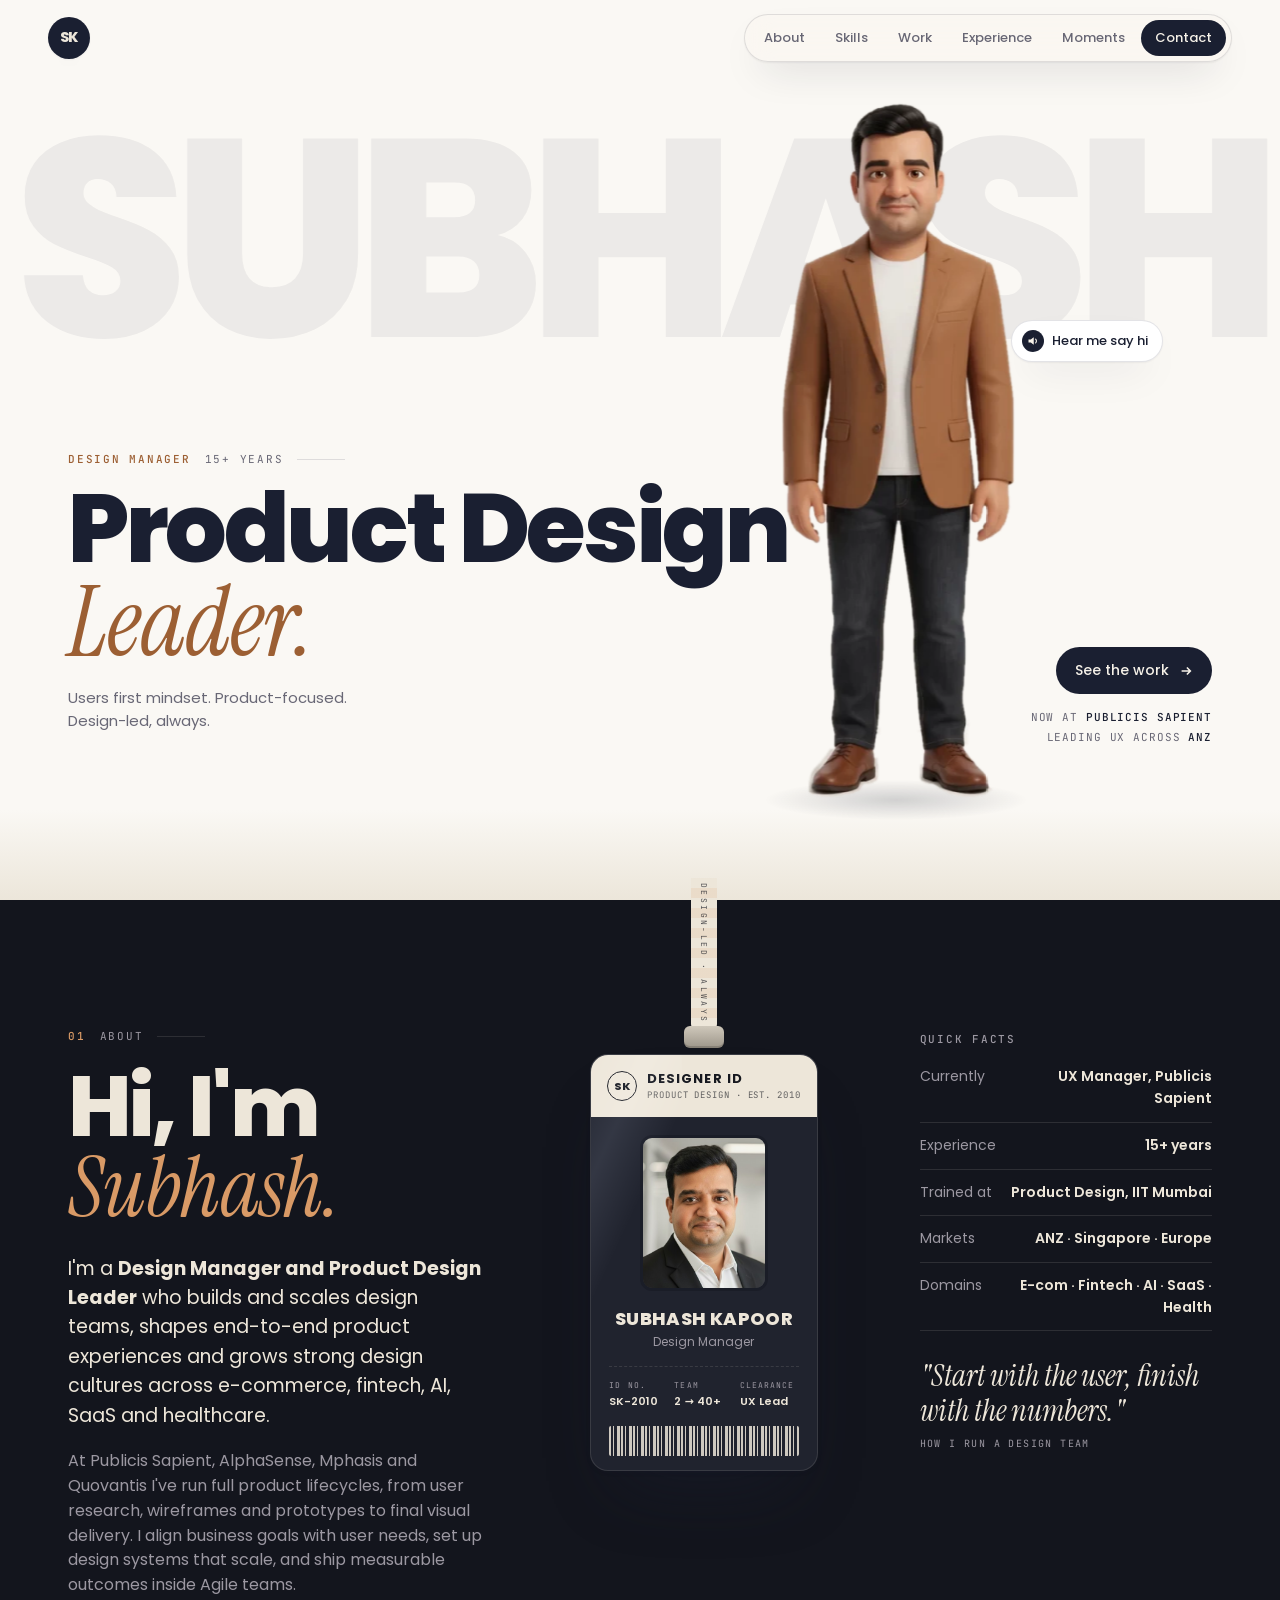
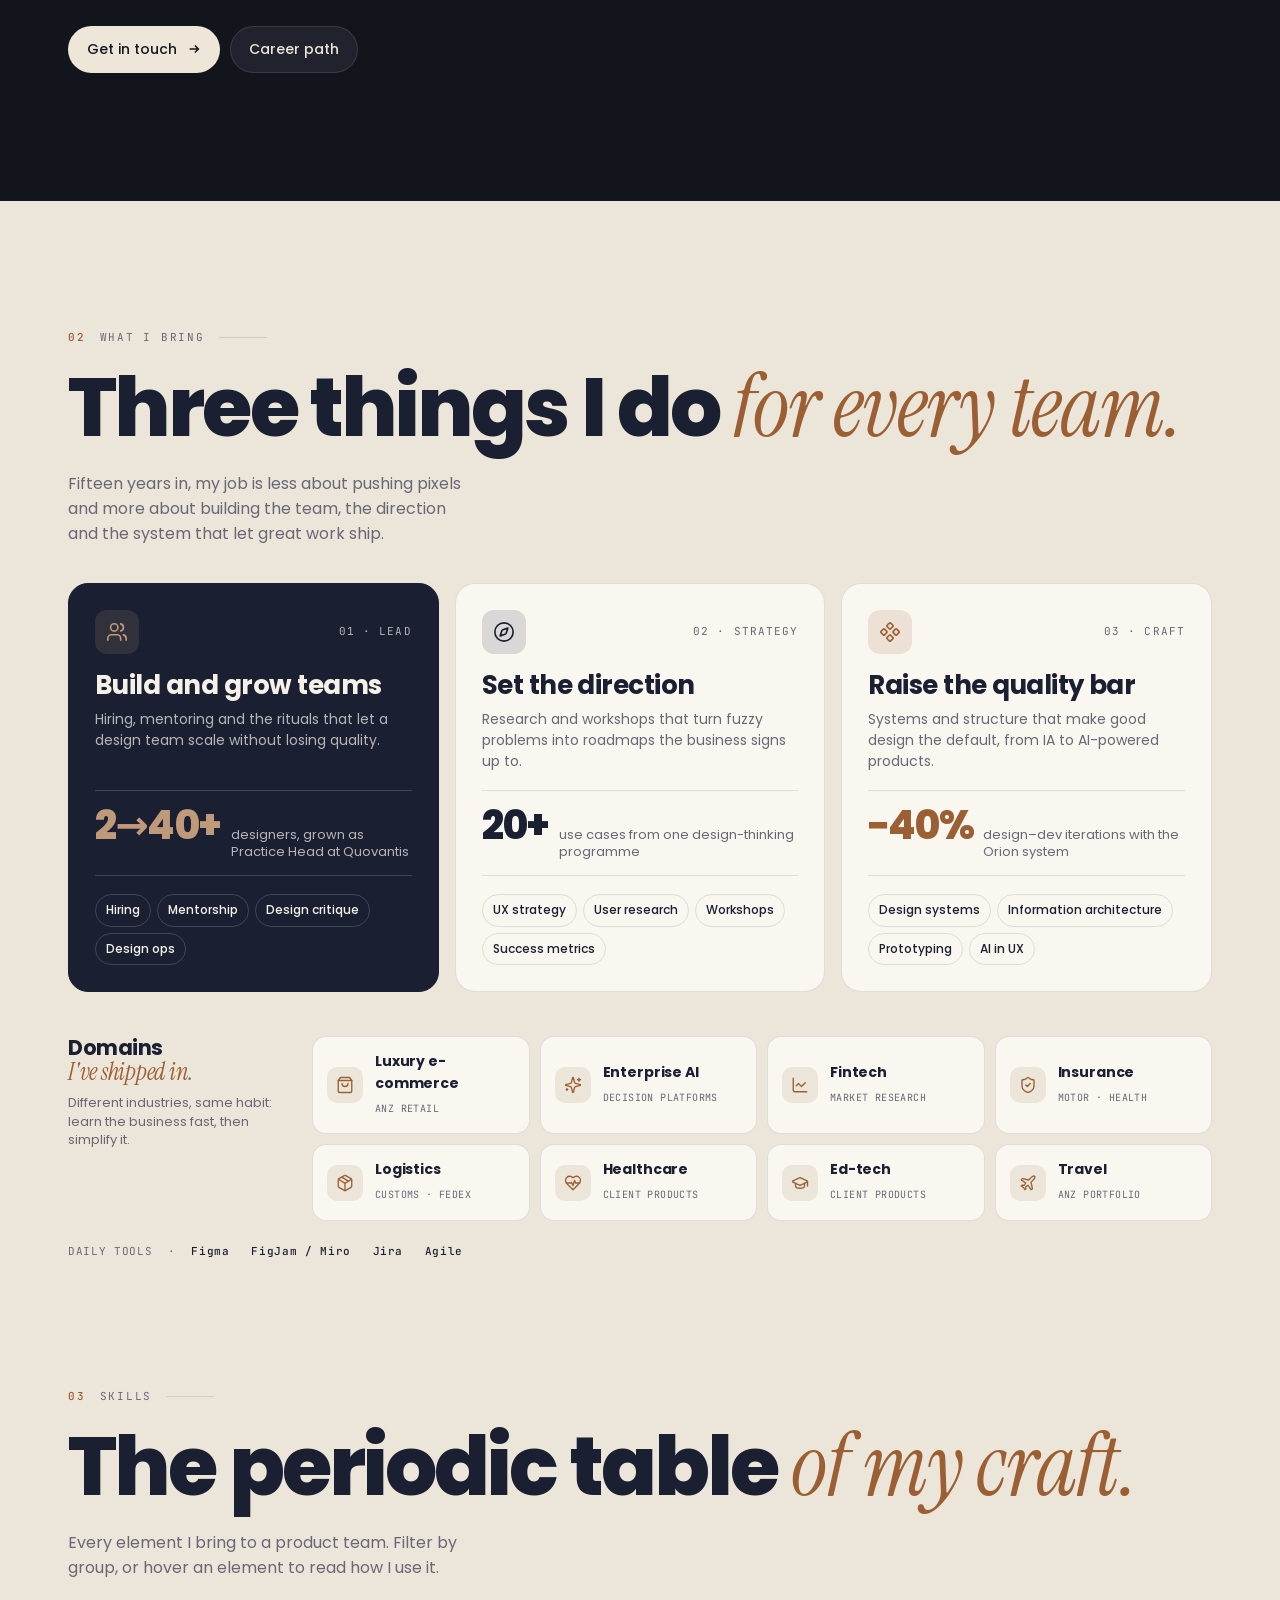
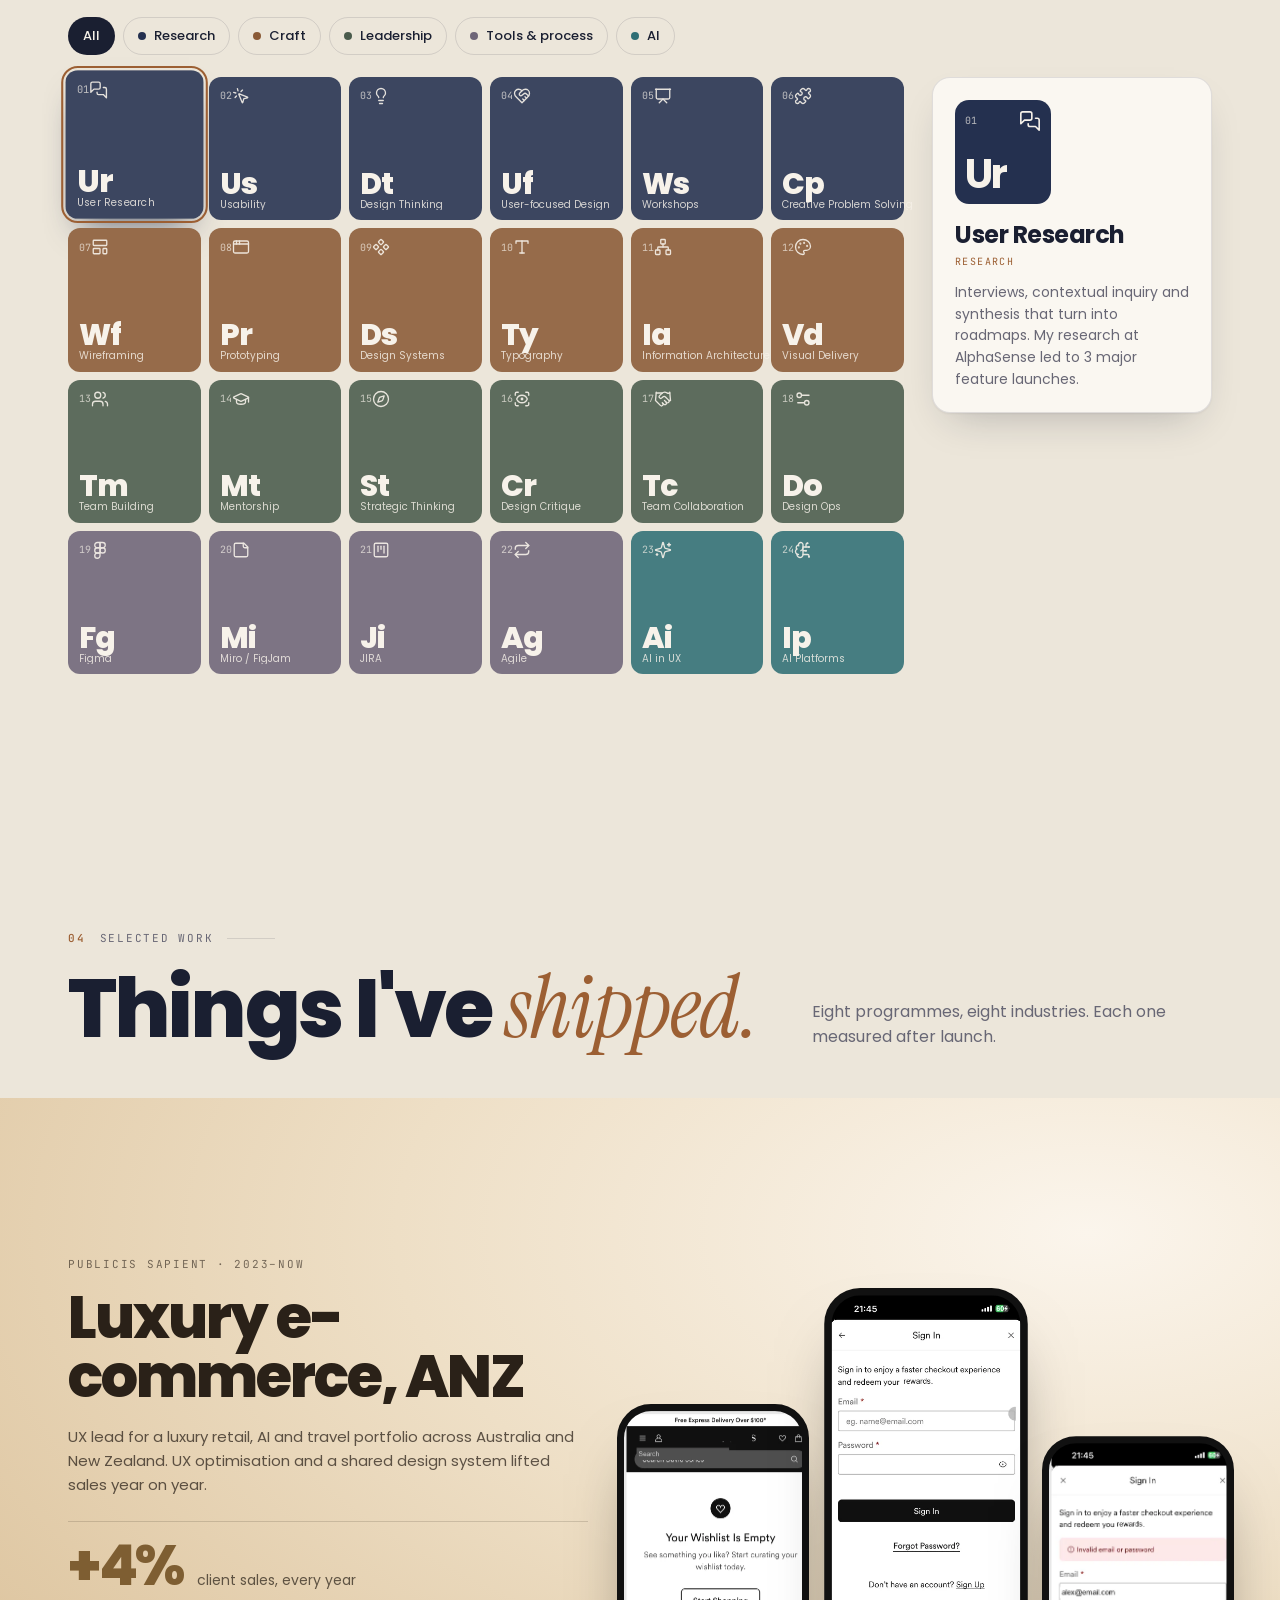
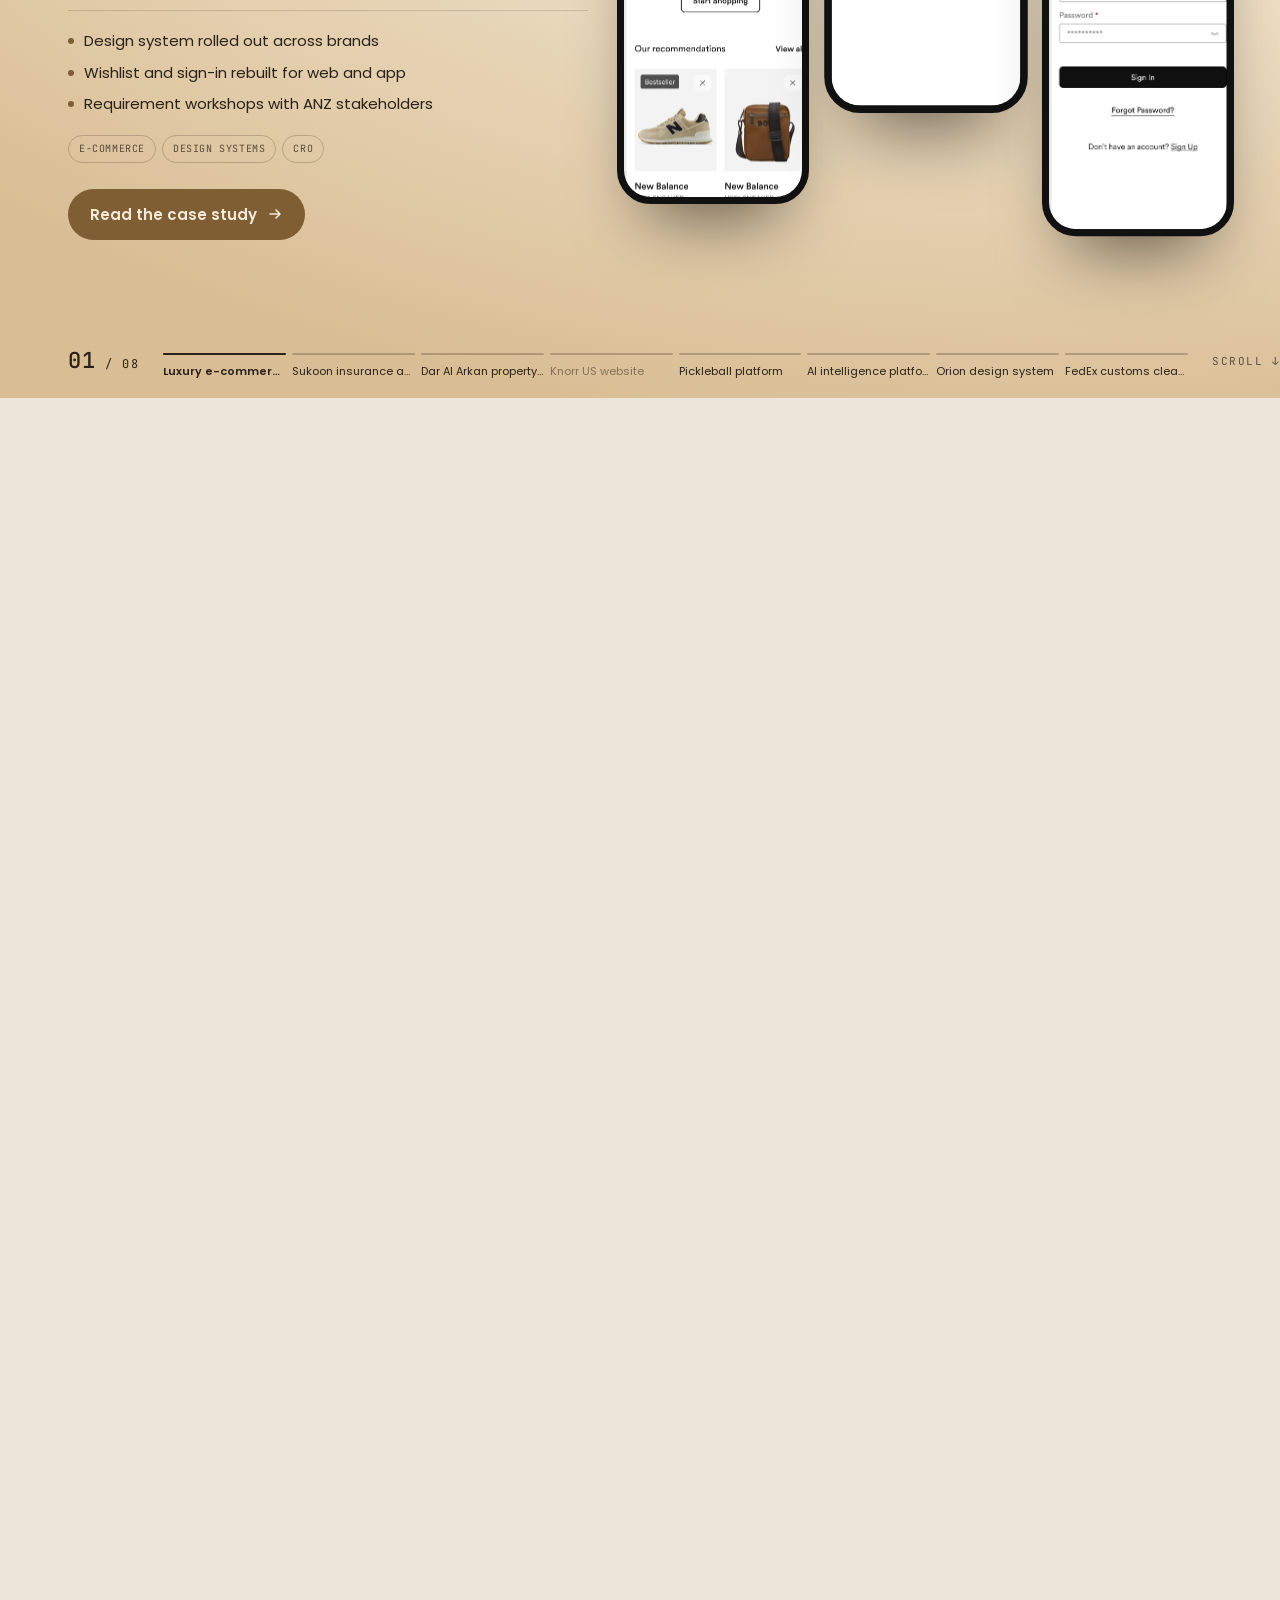
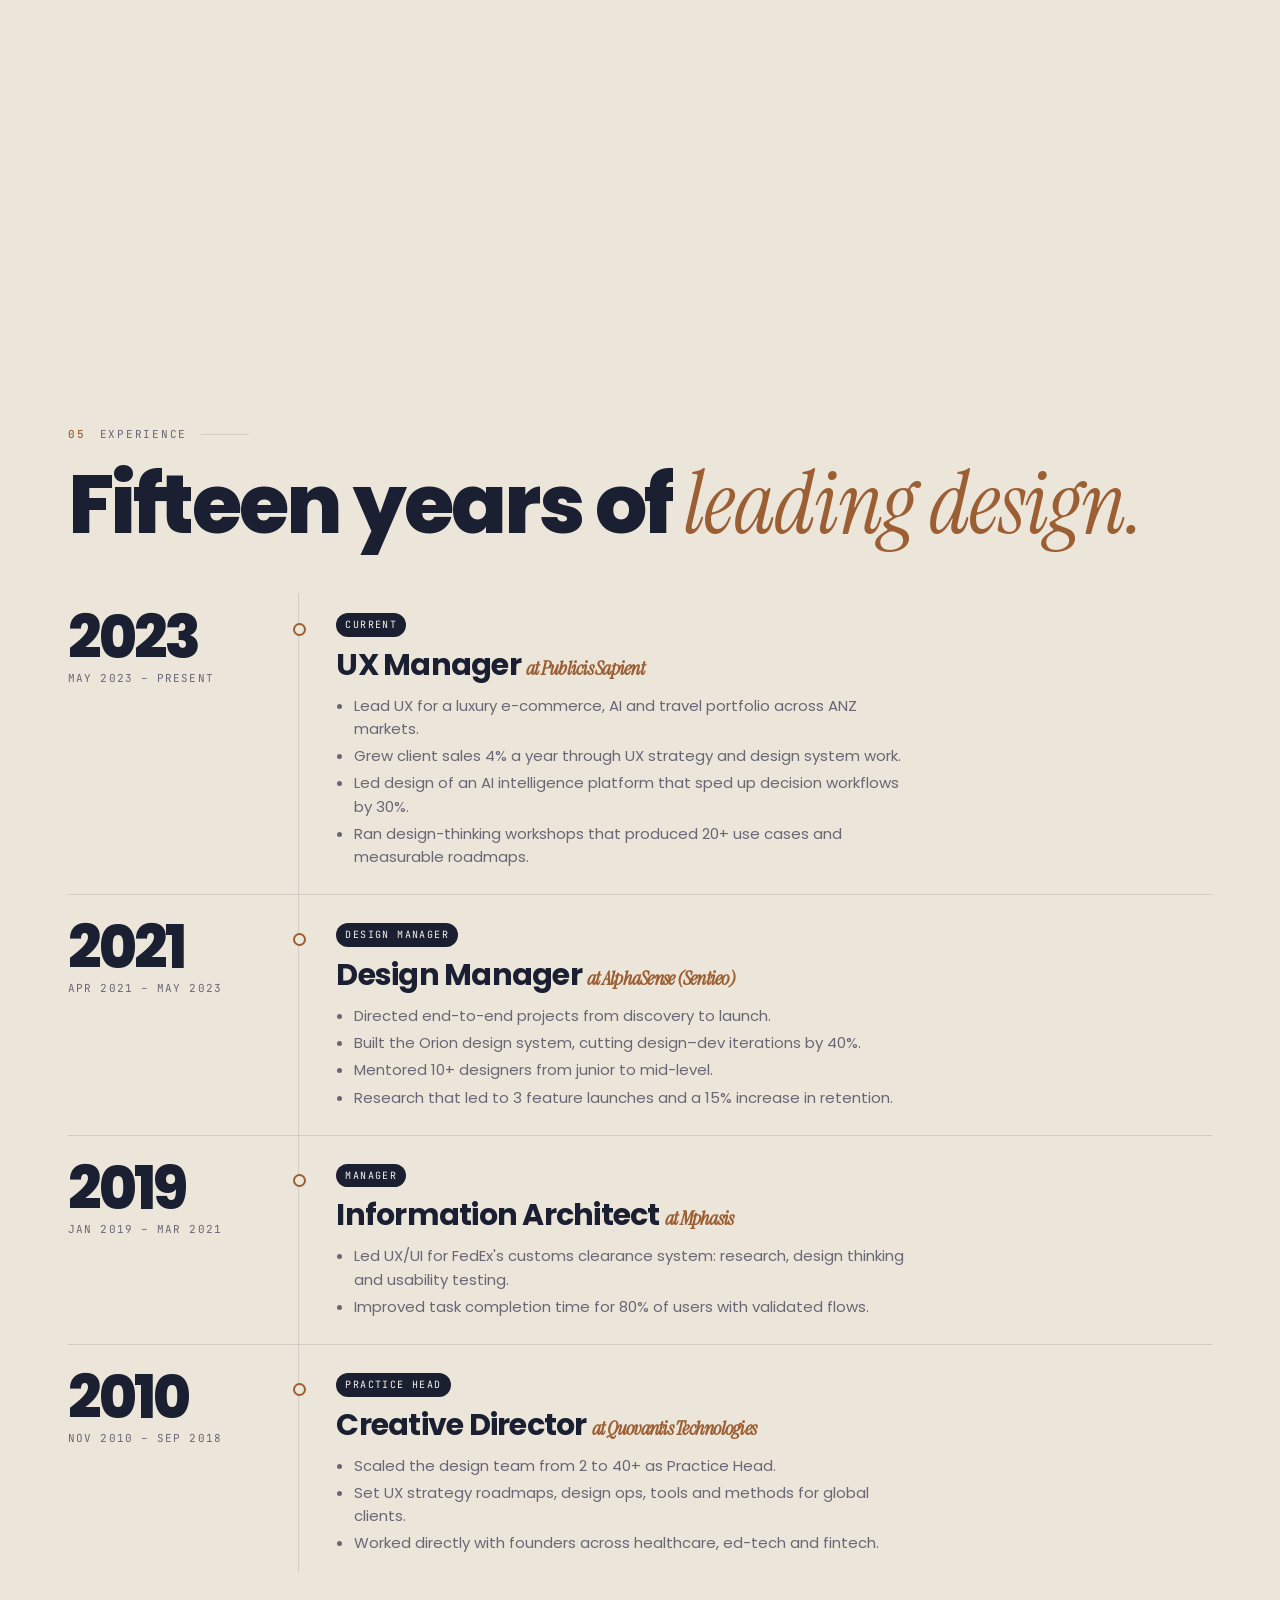
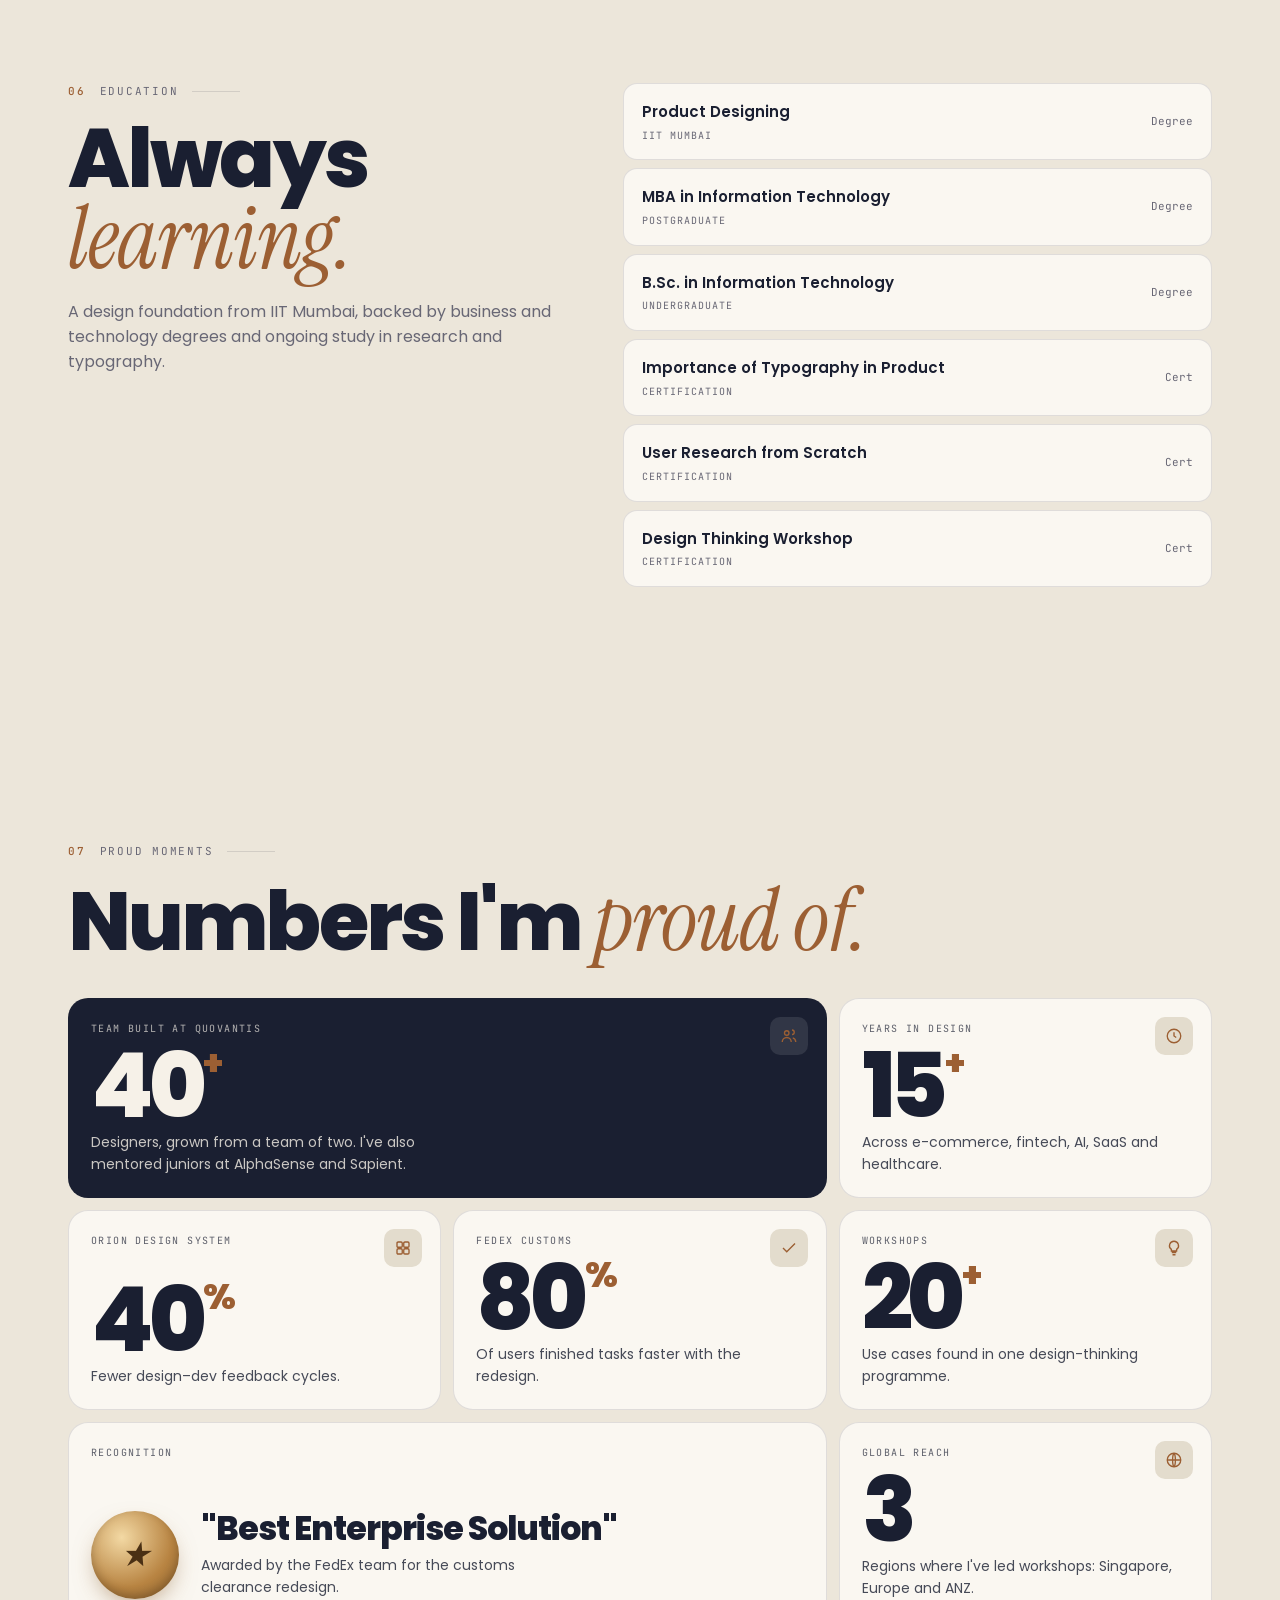
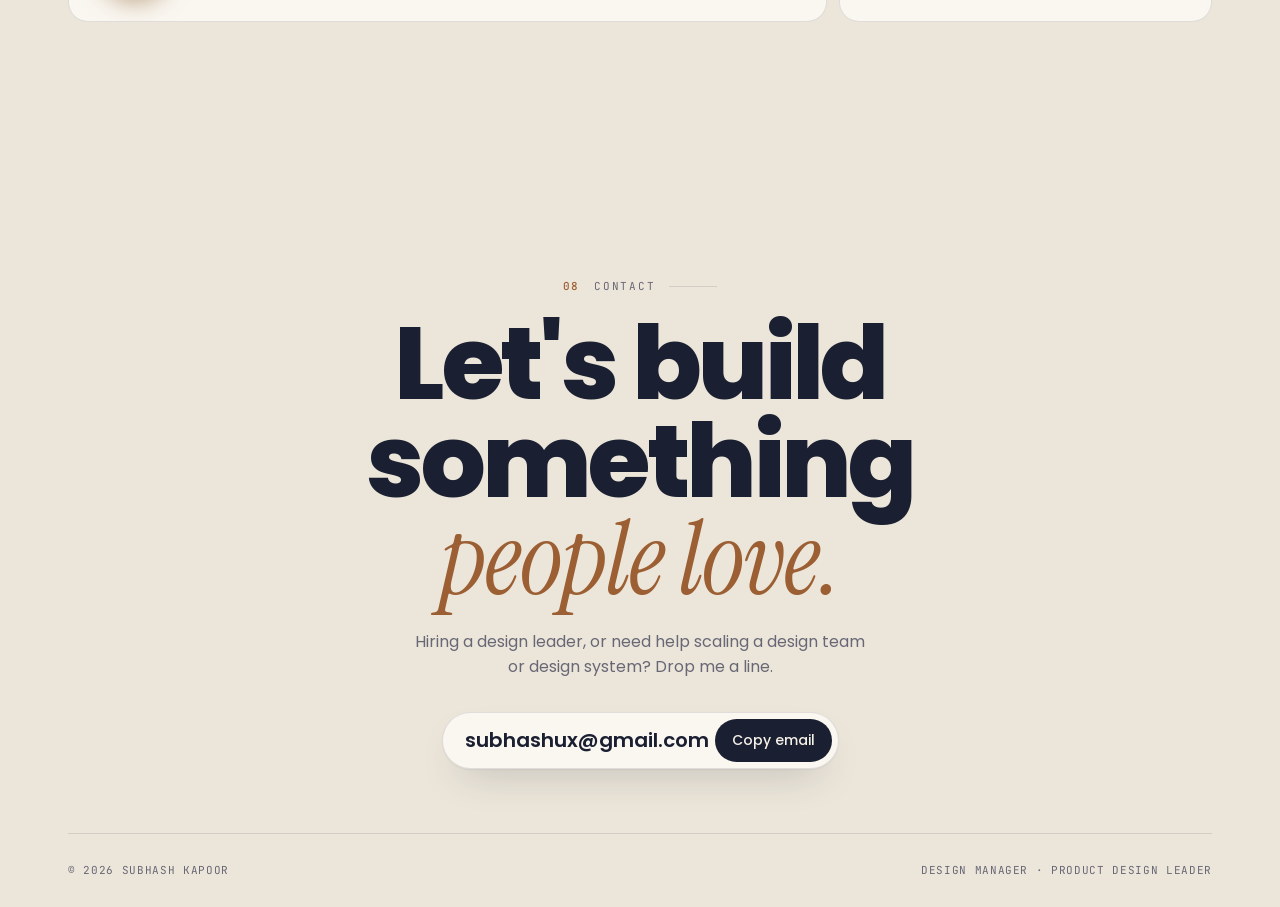
==== commit 61124131: "Add pickleball tournament platform case study New pickleball.html (player website, admin and referee" ====
--- a/index.html
+++ b/index.html
@@ -9,7 +9,7 @@
 <link rel="preconnect" href="https://fonts.googleapis.com">
 <link rel="preconnect" href="https://fonts.gstatic.com" crossorigin>
 <link rel="stylesheet" href="https://fonts.googleapis.com/css2?family=Poppins:wght@400;500;600;700;800&family=Instrument+Serif:ital@0;1&family=JetBrains+Mono:wght@400;500&display=swap">
-<link rel="stylesheet" href="styles.css?v=reel5">
+<link rel="stylesheet" href="styles.css?v=reel6">
 
 </head>
 <body>
@@ -199,13 +199,13 @@
           <div class="eyebrow"><b>04</b> Selected work</div>
           <h2 class="h2" style="margin-top:20px">Things I've <em>shipped.</em></h2>
         </div>
-        <p>Seven programmes, seven industries. Each one measured after launch.</p>
-      </div>
-    </div>
-    <div class="reel" id="reel" style="--n:7">
+        <p>Eight programmes, eight industries. Each one measured after launch.</p>
+      </div>
+    </div>
+    <div class="reel" id="reel" style="--n:8">
         <div class="reel-pin">
           <div class="reel-track" id="reelTrack">
-          <article class="slide" style="--bg:#F4EADB;--fg:#2A2118;--ac:#7E5E32;--grad:radial-gradient(120% 90% at 85% 15%,#FBF5EC 0%,#EEDFC6 45%,#D9BE95 100%)" aria-label="01 of 07: Luxury e-commerce, ANZ">
+          <article class="slide" style="--bg:#F4EADB;--fg:#2A2118;--ac:#7E5E32;--grad:radial-gradient(120% 90% at 85% 15%,#FBF5EC 0%,#EEDFC6 45%,#D9BE95 100%)" aria-label="01 of 08: Luxury e-commerce, ANZ">
             <div class="s-copy">
               <div class="s-co">Publicis Sapient · 2023–now</div>
               <h3>Luxury e-commerce, ANZ</h3>
@@ -217,7 +217,7 @@
             </div>
             <div class="s-art phones3"><a class="pf p1" href="luxury.html" tabindex="-1" aria-hidden="true"><img src="img/luxury/wishlist-empty-m.webp" alt="" loading="lazy"></a><a class="pf p2" href="luxury.html" tabindex="-1" aria-hidden="true"><img src="img/luxury/app-signin.webp" alt="" loading="lazy"></a><a class="pf p3" href="luxury.html" tabindex="-1" aria-hidden="true"><img src="img/luxury/app-error2.webp" alt="" loading="lazy"></a></div>
           </article>
-          <article class="slide" style="--bg:#671E75;--fg:#FFF4FA;--ac:#FF8A3D" aria-label="02 of 07: Sukoon insurance app">
+          <article class="slide" style="--bg:#671E75;--fg:#FFF4FA;--ac:#FF8A3D" aria-label="02 of 08: Sukoon insurance app">
             <div class="s-copy">
               <div class="s-co">Sukoon Insurance · UAE · Mobile</div>
               <h3>Sukoon insurance app</h3>
@@ -229,7 +229,7 @@
             </div>
             <div class="s-art phones3"><a class="pf p1" href="sukoon.html" tabindex="-1" aria-hidden="true"><img src="img/sukoon/s02.webp" alt="" loading="lazy"></a><a class="pf p2" href="sukoon.html" tabindex="-1" aria-hidden="true"><img src="img/sukoon/s03.webp" alt="" loading="lazy"></a><a class="pf p3" href="sukoon.html" tabindex="-1" aria-hidden="true"><img src="img/sukoon/s04.webp" alt="" loading="lazy"></a></div>
           </article>
-          <article class="slide" style="--bg:#F4F1EC;--fg:#1A1F31;--ac:#521C78" aria-label="03 of 07: Dar Al Arkan property app">
+          <article class="slide" style="--bg:#F4F1EC;--fg:#1A1F31;--ac:#521C78" aria-label="03 of 08: Dar Al Arkan property app">
             <div class="s-copy">
               <div class="s-co">Dar Al Arkan Online · KSA · Mobile</div>
               <h3>Dar Al Arkan property app</h3>
@@ -241,7 +241,7 @@
             </div>
             <div class="s-art phones3"><a class="pf p1" href="daa.html" tabindex="-1" aria-hidden="true"><img src="img/daa/d06.webp" alt="" loading="lazy"></a><a class="pf p2" href="daa.html" tabindex="-1" aria-hidden="true"><img src="img/daa/d09.webp" alt="" loading="lazy"></a><a class="pf p3" href="daa.html" tabindex="-1" aria-hidden="true"><img src="img/daa/d17.webp" alt="" loading="lazy"></a></div>
           </article>
-          <article class="slide" style="--bg:#007932;--fg:#FFFFF7;--ac:#FFB200" aria-label="04 of 07: Knorr US website">
+          <article class="slide" style="--bg:#007932;--fg:#FFFFF7;--ac:#FFB200" aria-label="04 of 08: Knorr US website">
             <div class="s-copy">
               <div class="s-co">Unilever · Knorr US · Publicis Sapient</div>
               <h3>Knorr US website</h3>
@@ -253,7 +253,19 @@
             </div>
             <div class="s-art phones3"><a class="pf p1" href="knorr.html" tabindex="-1" aria-hidden="true"><img src="img/knorr/m-home.webp" alt="" loading="lazy"></a><a class="pf p2" href="knorr.html" tabindex="-1" aria-hidden="true"><img src="img/knorr/m-recipe.webp" alt="" loading="lazy"></a><a class="pf p3" href="knorr.html" tabindex="-1" aria-hidden="true"><img src="img/knorr/m-product.webp" alt="" loading="lazy"></a></div>
           </article>
-          <article class="slide" style="--bg:#0E2733;--fg:#EAF4F2;--ac:#5FD3C6" aria-label="05 of 07: AI intelligence platform">
+          <article class="slide" style="--bg:#14163A;--fg:#F2F5FF;--ac:#3ED07F;--grad:radial-gradient(120% 90% at 85% 15%,#22307A 0%,#181B4A 45%,#0F1130 100%)" aria-label="05 of 08: Pickleball tournament platform">
+            <div class="s-copy">
+              <div class="s-co">Sports tech · USA · Web, admin &amp; mobile</div>
+              <h3>Pickleball tournament platform</h3>
+              <p class="s-desc">A public website, an admin and referee console, and a companion fan app, built on one data model so every score shows up everywhere at once.</p>
+              <div class="s-stat"><b>3</b><span>connected products for 4 user roles</span></div>
+              <ul><li>Live brackets, groups and order of play</li><li>Fan app with picks, points and leaderboards</li></ul>
+              <div class="s-tags"><span>SPORTS TECH</span><span>PLATFORM</span><span>DESIGN LEADERSHIP</span></div>
+              <a class="s-cta" href="pickleball.html">Read the case study <svg viewBox="0 0 16 16" fill="none" stroke="currentColor" stroke-width="1.6" stroke-linecap="round" stroke-linejoin="round"><path d="M3 8h10M9 4l4 4-4 4"/></svg></a>
+            </div>
+            <div class="s-art phones3"><a class="pf p1" href="pickleball.html" tabindex="-1" aria-hidden="true"><img src="img/pickleball/m-home.webp" alt="" loading="lazy"></a><a class="pf p2" href="pickleball.html" tabindex="-1" aria-hidden="true"><img src="img/pickleball/m-live.webp" alt="" loading="lazy"></a><a class="pf p3" href="pickleball.html" tabindex="-1" aria-hidden="true"><img src="img/pickleball/m-podium.webp" alt="" loading="lazy"></a></div>
+          </article>
+          <article class="slide" style="--bg:#0E2733;--fg:#EAF4F2;--ac:#5FD3C6" aria-label="06 of 08: AI intelligence platform">
             <div class="s-copy">
               <div class="s-co">Publicis Sapient · Enterprise AI</div>
               <h3>AI intelligence platform</h3>
@@ -267,7 +279,7 @@
                 <div class="pad"><div class="ai-q">Which markets slowed in Q3?</div>
                   <div class="ai-a"><b>3 markets below forecast</b><div class="bars"><i style="height:80%"></i><i style="height:62%"></i><i style="height:90%"></i><i style="height:38%"></i><i style="height:44%"></i><i style="height:70%"></i></div></div></div></div></div>
           </article>
-          <article class="slide" style="--bg:#1F2240;--fg:#EEF0FF;--ac:#9DAAFF" aria-label="06 of 07: Orion design system">
+          <article class="slide" style="--bg:#1F2240;--fg:#EEF0FF;--ac:#9DAAFF" aria-label="07 of 08: Orion design system">
             <div class="s-copy">
               <div class="s-co">AlphaSense (Sentieo) · 2021–2023</div>
               <h3>Orion design system</h3>
@@ -283,7 +295,7 @@
                   <div class="cmp"><span class="p">Primary</span><span>Secondary</span><span>Ghost</span></div>
                   <div class="ln" style="width:90%;margin-top:12px"></div><div class="ln" style="width:60%"></div></div></div></div>
           </article>
-          <article class="slide" style="--bg:#4D148C;--fg:#F6F0FF;--ac:#FF7A2E" aria-label="07 of 07: FedEx customs clearance">
+          <article class="slide" style="--bg:#4D148C;--fg:#F6F0FF;--ac:#FF7A2E" aria-label="08 of 08: FedEx customs clearance">
             <div class="s-copy">
               <div class="s-co">Mphasis for FedEx · 2019–2021</div>
               <h3>FedEx customs clearance</h3>
@@ -301,8 +313,8 @@
           </article>
           </div>
           <div class="reel-ui">
-            <div class="reel-count"><b id="reelNow">01</b> / 07</div>
-            <nav class="reel-nav" aria-label="Jump to project"><button type="button" data-i="0"><i></i><span>Luxury e-commerce</span></button><button type="button" data-i="1"><i></i><span>Sukoon insurance app</span></button><button type="button" data-i="2"><i></i><span>Dar Al Arkan property app</span></button><button type="button" data-i="3"><i></i><span>Knorr US website</span></button><button type="button" data-i="4"><i></i><span>AI intelligence platform</span></button><button type="button" data-i="5"><i></i><span>Orion design system</span></button><button type="button" data-i="6"><i></i><span>FedEx customs clearance</span></button></nav>
+            <div class="reel-count"><b id="reelNow">01</b> / 08</div>
+            <nav class="reel-nav" aria-label="Jump to project"><button type="button" data-i="0" ><i></i><span>Luxury e-commerce</span></button><button type="button" data-i="1" ><i></i><span>Sukoon insurance app</span></button><button type="button" data-i="2" ><i></i><span>Dar Al Arkan property app</span></button><button type="button" data-i="3" ><i></i><span>Knorr US website</span></button><button type="button" data-i="4"><i></i><span>Pickleball platform</span></button><button type="button" data-i="5" ><i></i><span>AI intelligence platform</span></button><button type="button" data-i="6" ><i></i><span>Orion design system</span></button><button type="button" data-i="7" ><i></i><span>FedEx customs clearance</span></button></nav>
             <div class="reel-hint" aria-hidden="true">Scroll <span>↓</span></div>
           </div>
         </div>
@@ -429,7 +441,7 @@
   <div class="wrap"><footer><span>© 2026 SUBHASH KAPOOR</span><span>DESIGN MANAGER · PRODUCT DESIGN LEADER</span></footer></div>
 </main>
 
-<script src="app.js?v=reel5"></script>
+<script src="app.js?v=reel6"></script>
 
 </body>
 </html>
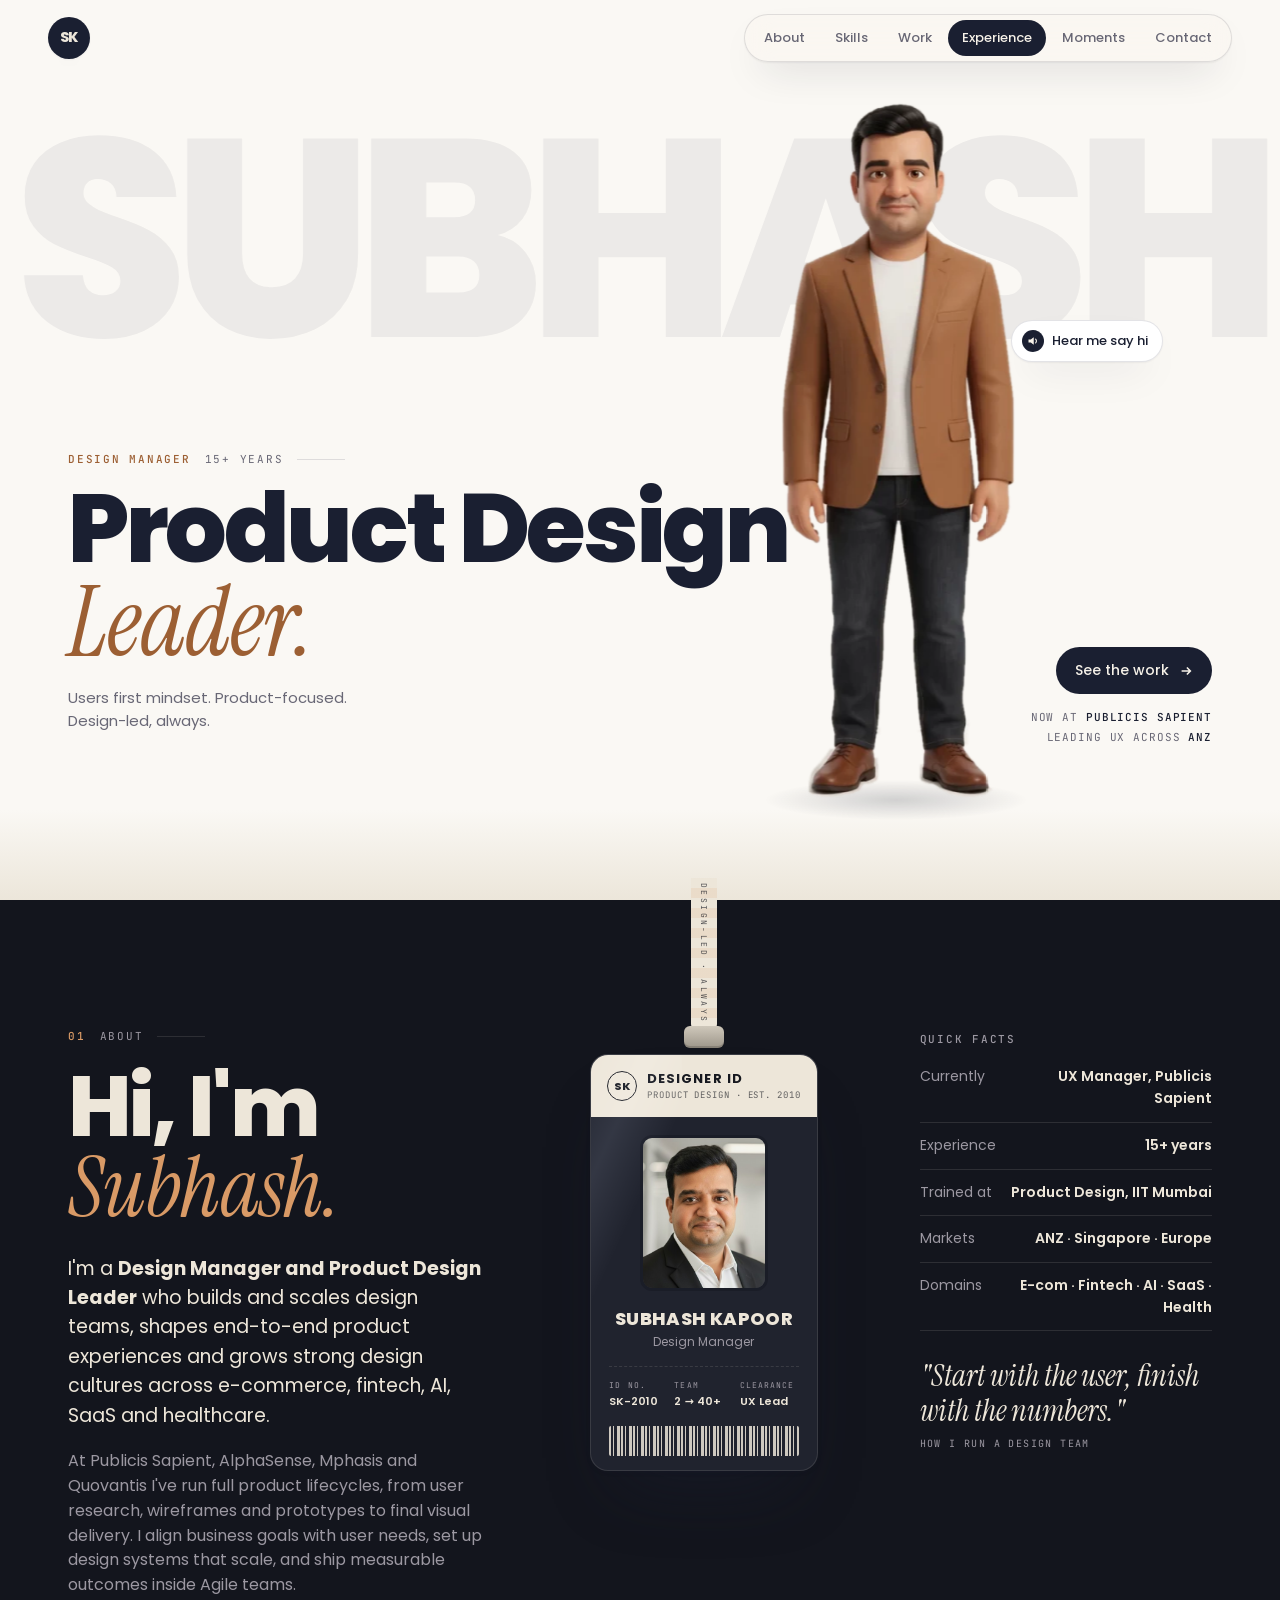
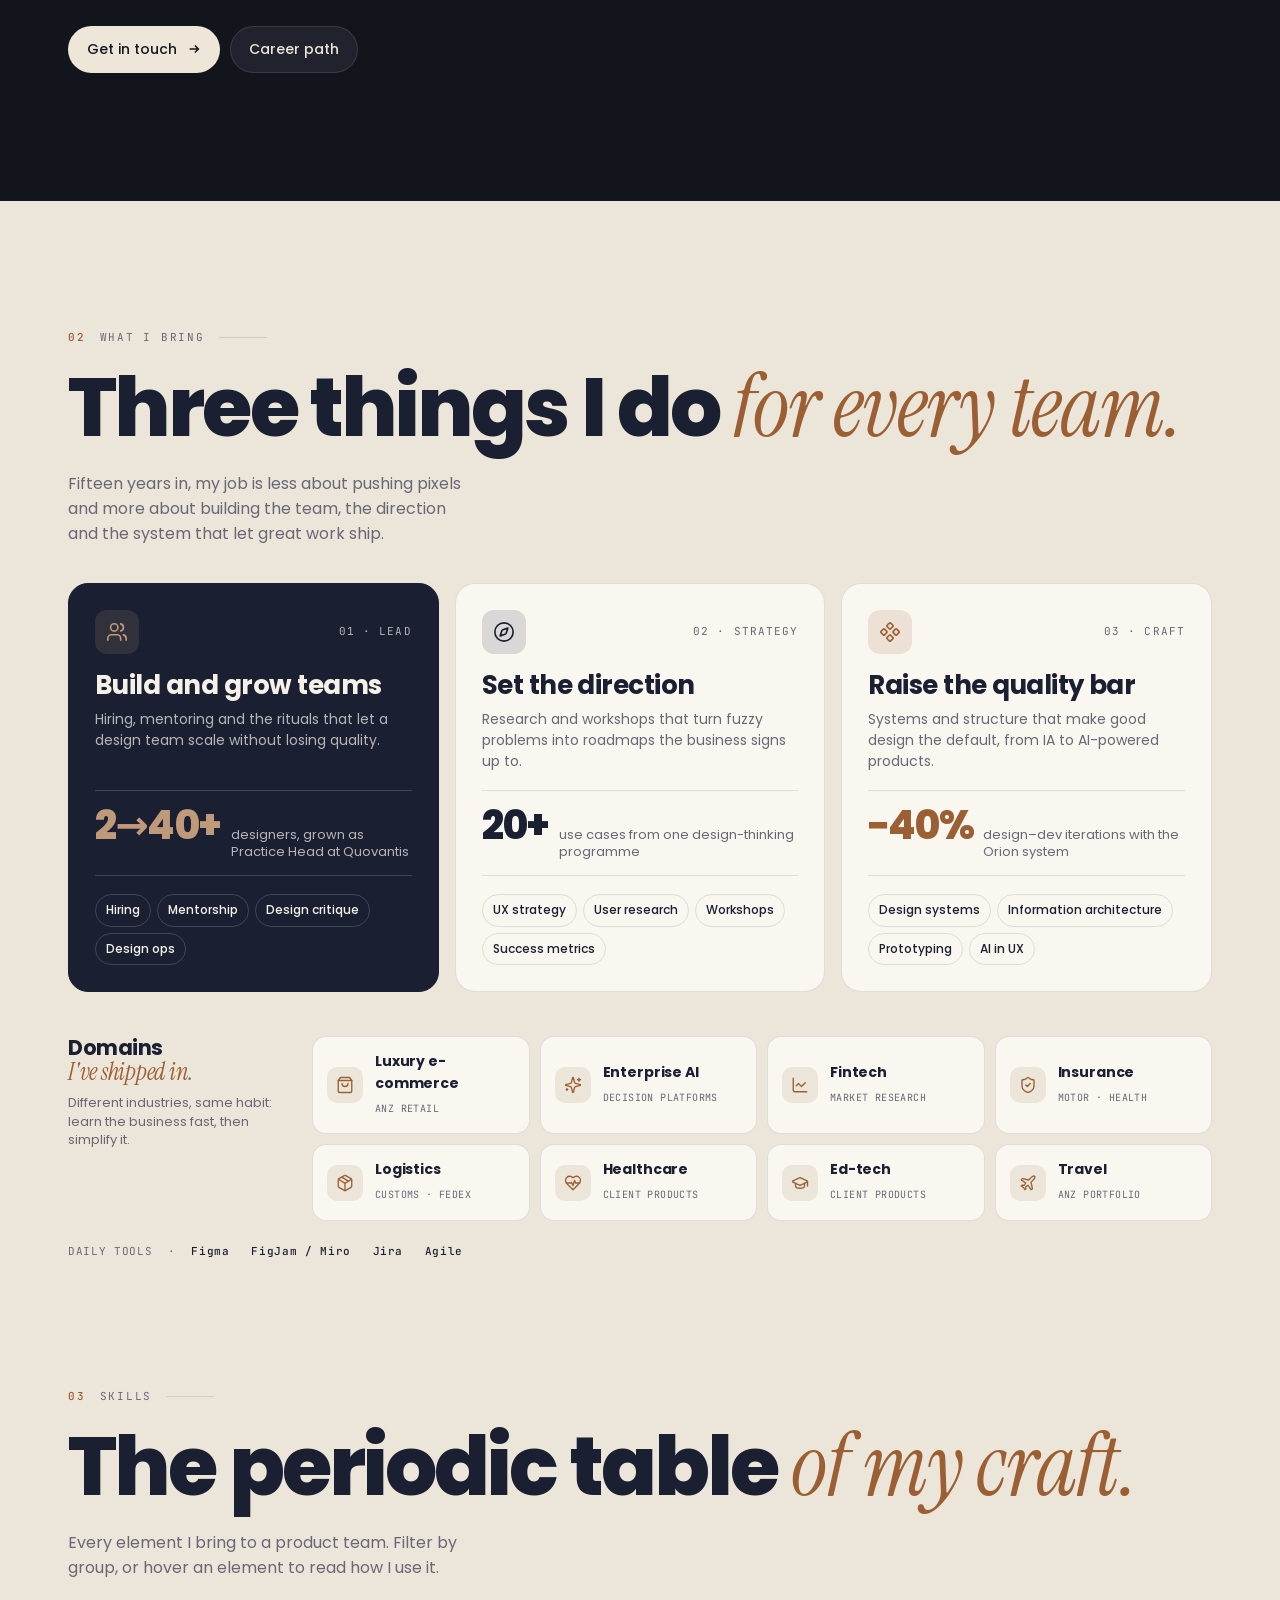
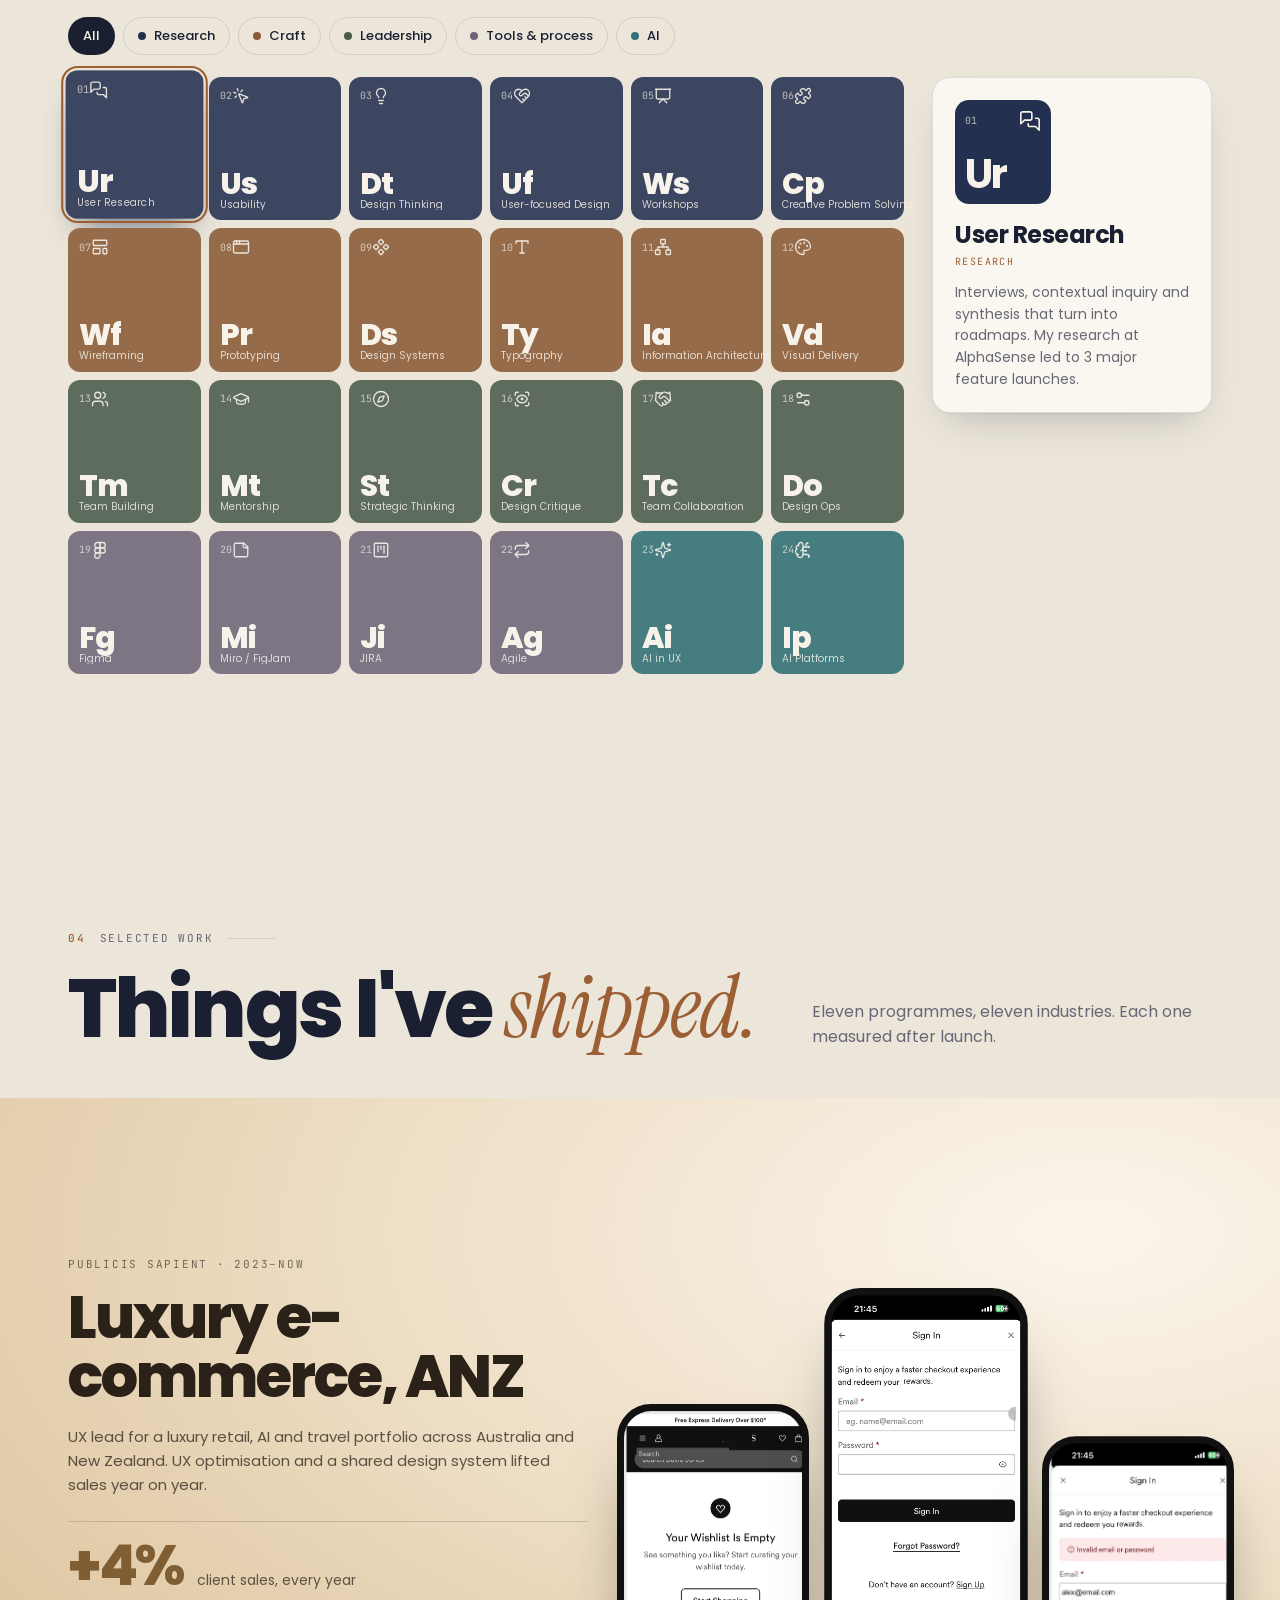
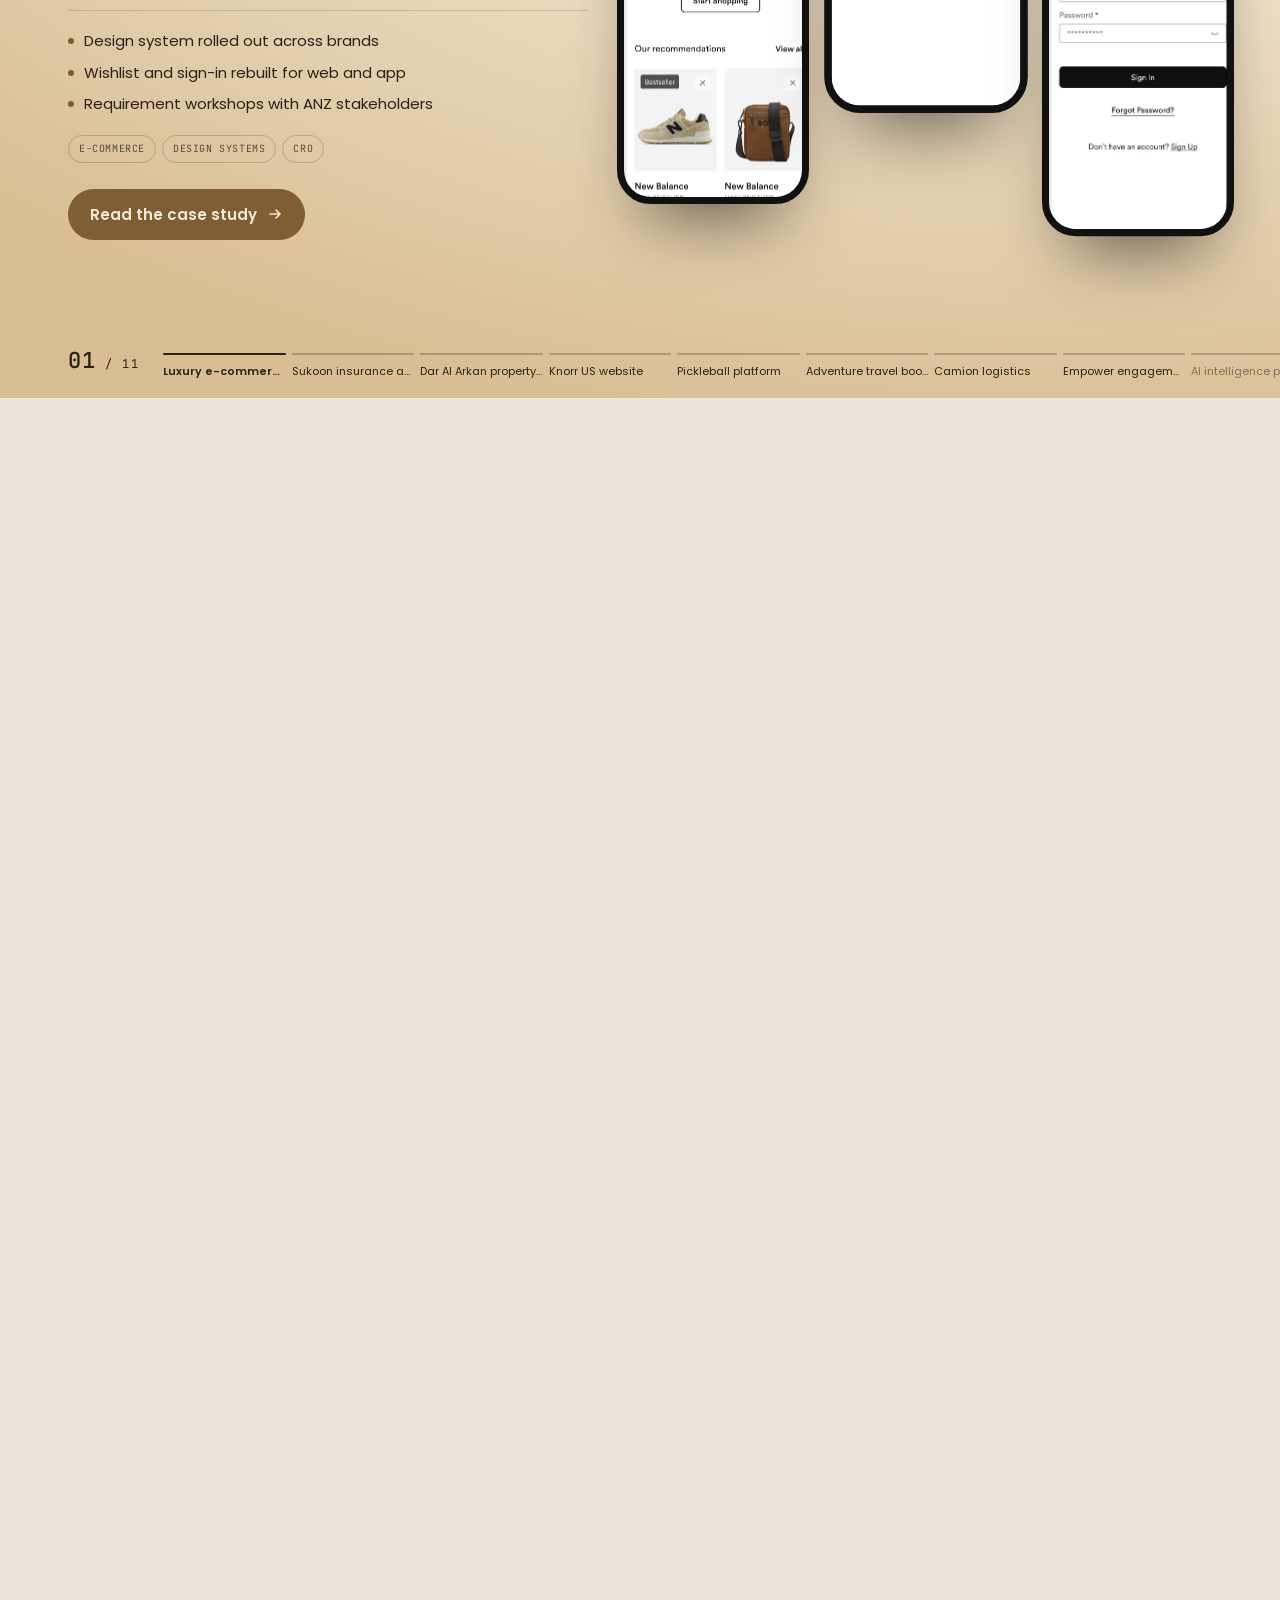
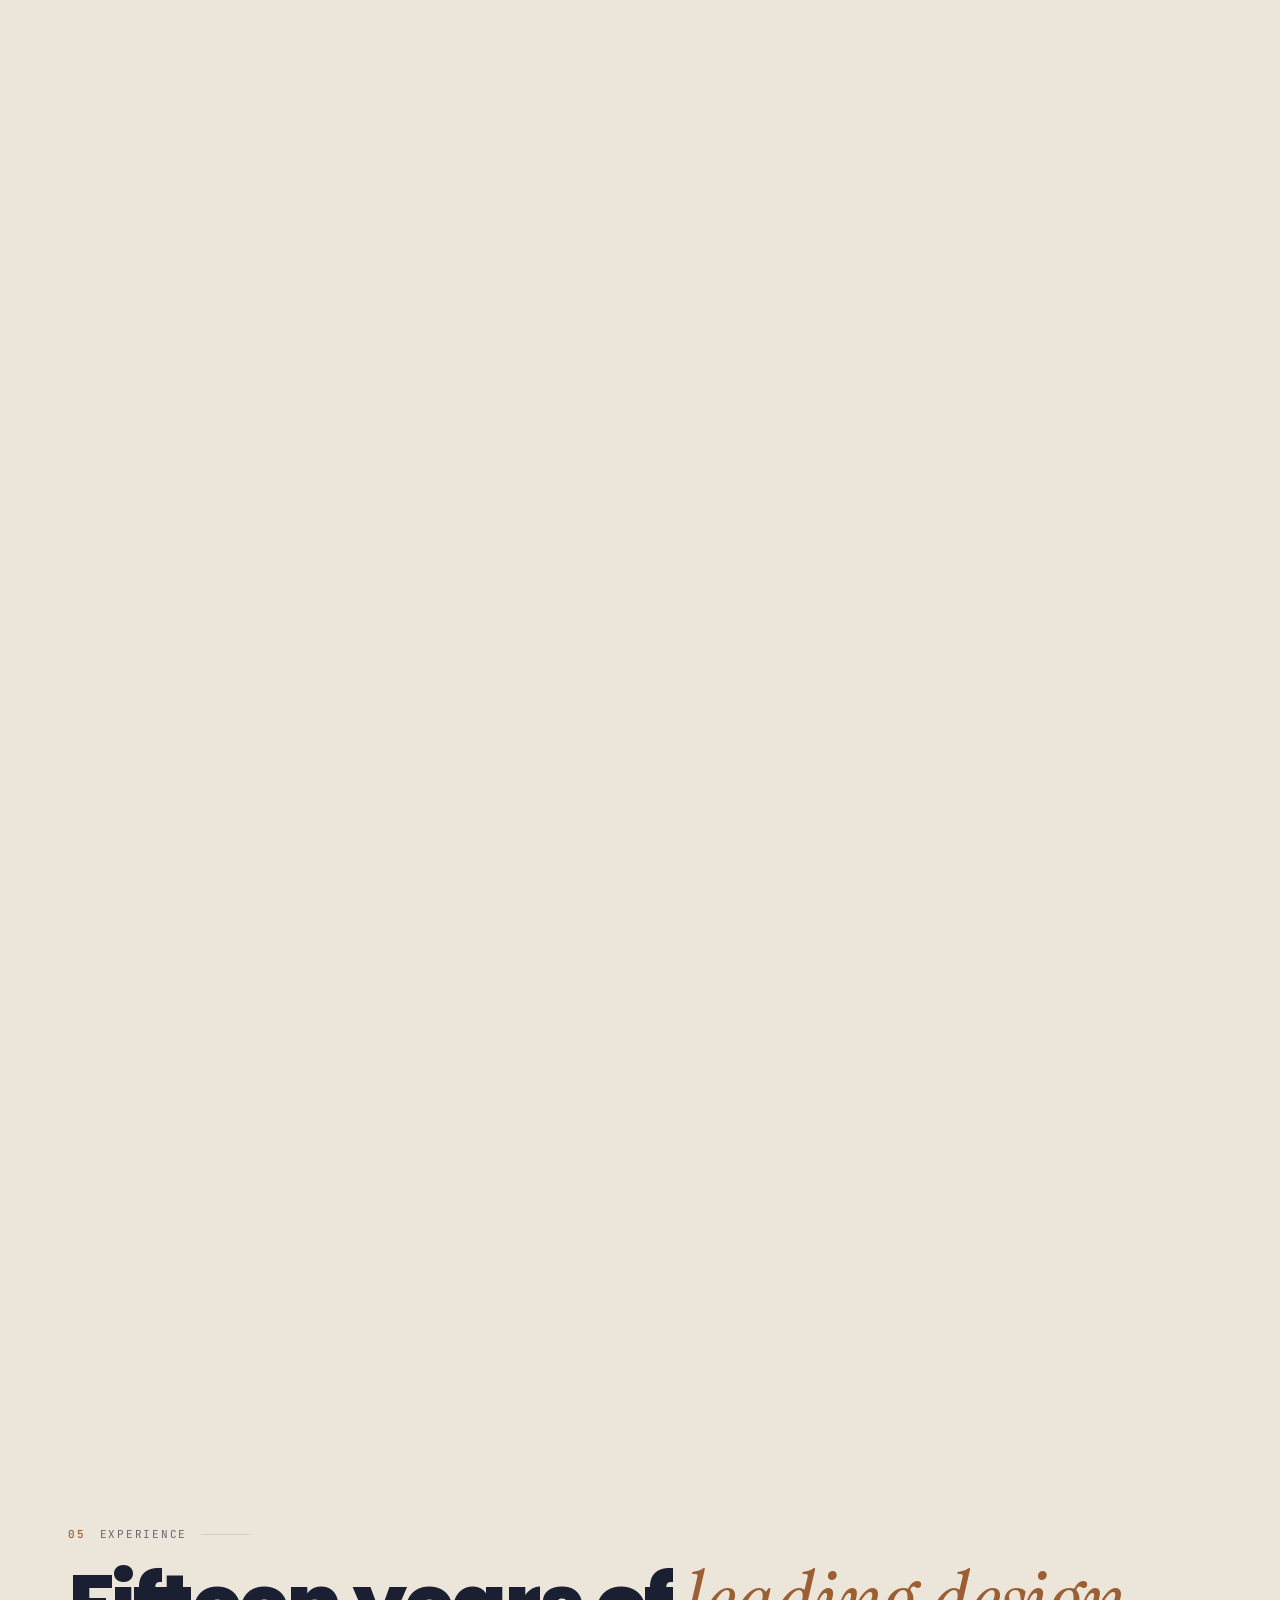
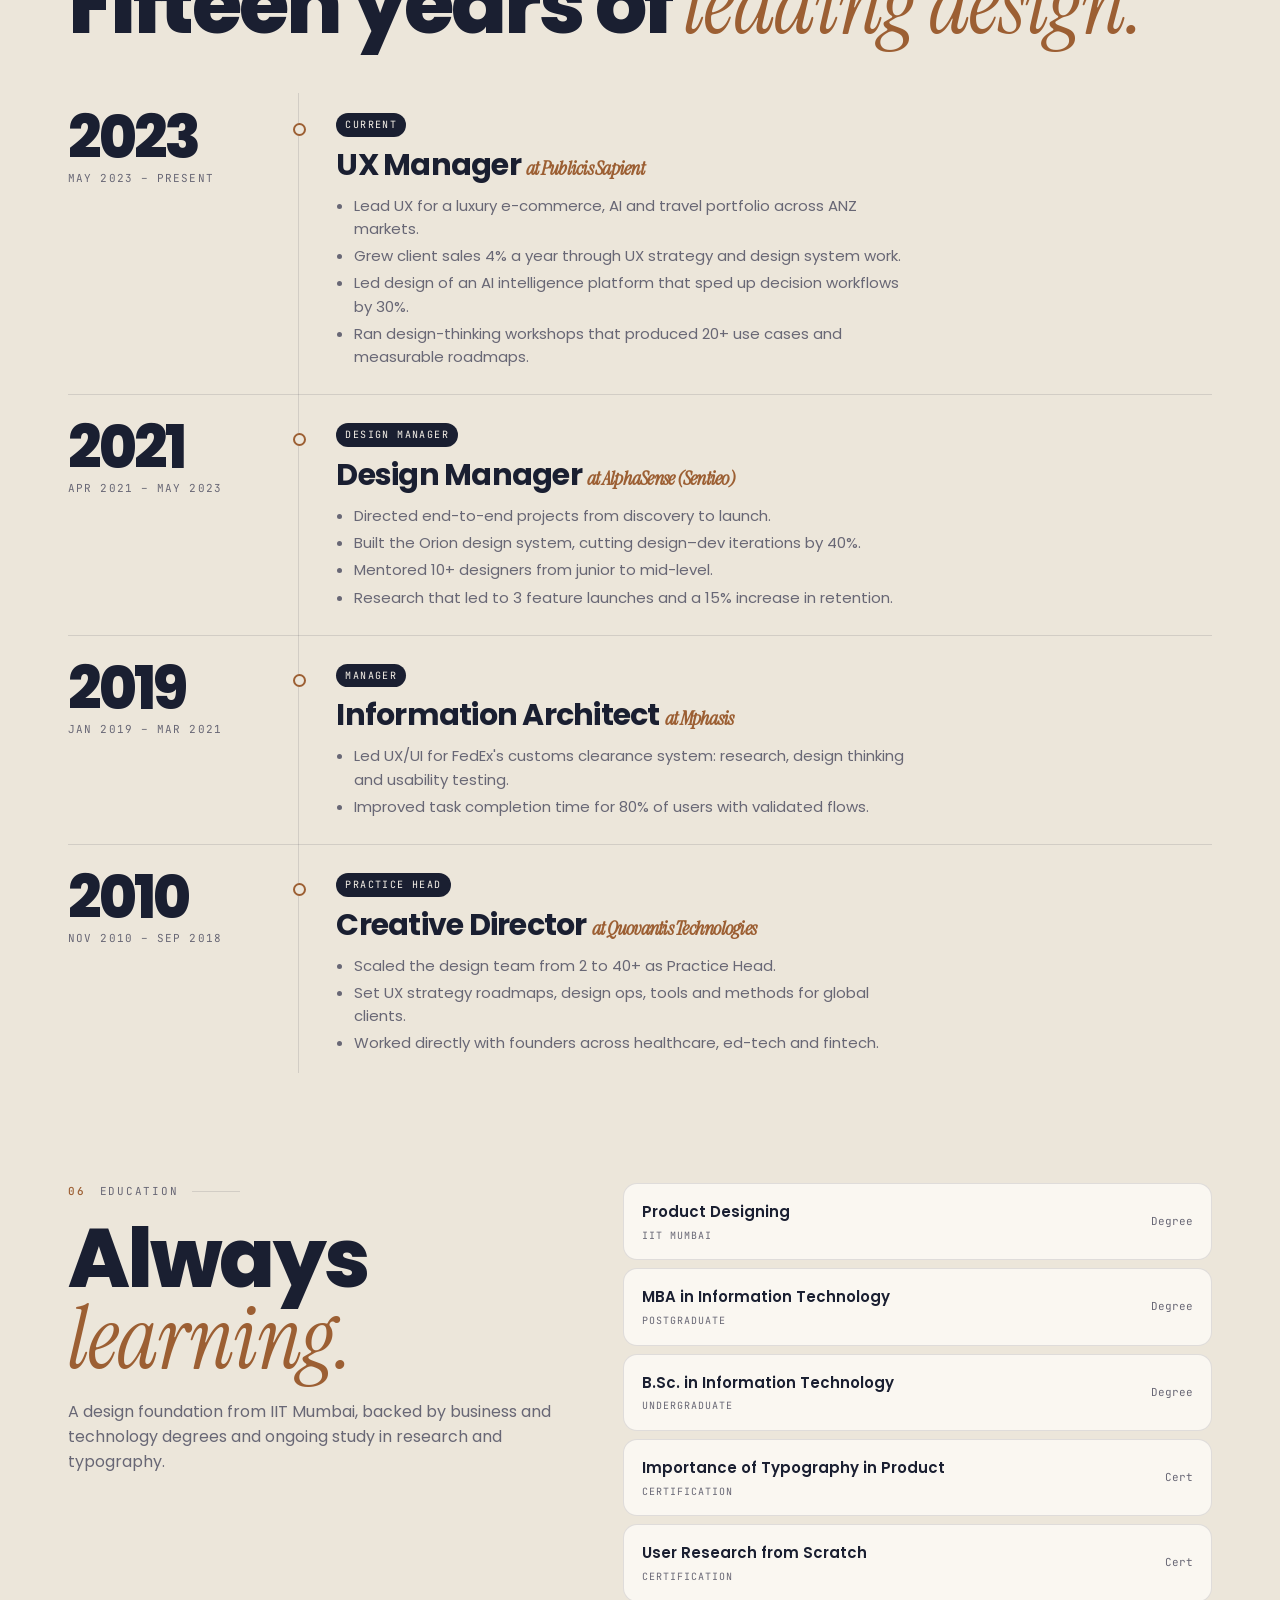
==== commit d089bd2f: "Add Adventure, Camion and Empower case studies and reel slides Co-Authored-By: Claude Opus 5.5 <nore" ====
--- a/index.html
+++ b/index.html
@@ -9,7 +9,7 @@
 <link rel="preconnect" href="https://fonts.googleapis.com">
 <link rel="preconnect" href="https://fonts.gstatic.com" crossorigin>
 <link rel="stylesheet" href="https://fonts.googleapis.com/css2?family=Poppins:wght@400;500;600;700;800&family=Instrument+Serif:ital@0;1&family=JetBrains+Mono:wght@400;500&display=swap">
-<link rel="stylesheet" href="styles.css?v=reel6">
+<link rel="stylesheet" href="styles.css?v=reel7">
 
 </head>
 <body>
@@ -199,13 +199,13 @@
           <div class="eyebrow"><b>04</b> Selected work</div>
           <h2 class="h2" style="margin-top:20px">Things I've <em>shipped.</em></h2>
         </div>
-        <p>Eight programmes, eight industries. Each one measured after launch.</p>
-      </div>
-    </div>
-    <div class="reel" id="reel" style="--n:8">
+        <p>Eleven programmes, eleven industries. Each one measured after launch.</p>
+      </div>
+    </div>
+    <div class="reel" id="reel" style="--n:11">
         <div class="reel-pin">
           <div class="reel-track" id="reelTrack">
-          <article class="slide" style="--bg:#F4EADB;--fg:#2A2118;--ac:#7E5E32;--grad:radial-gradient(120% 90% at 85% 15%,#FBF5EC 0%,#EEDFC6 45%,#D9BE95 100%)" aria-label="01 of 08: Luxury e-commerce, ANZ">
+          <article class="slide" style="--bg:#F4EADB;--fg:#2A2118;--ac:#7E5E32;--grad:radial-gradient(120% 90% at 85% 15%,#FBF5EC 0%,#EEDFC6 45%,#D9BE95 100%)" aria-label="01 of 11: Luxury e-commerce, ANZ">
             <div class="s-copy">
               <div class="s-co">Publicis Sapient · 2023–now</div>
               <h3>Luxury e-commerce, ANZ</h3>
@@ -217,7 +217,7 @@
             </div>
             <div class="s-art phones3"><a class="pf p1" href="luxury.html" tabindex="-1" aria-hidden="true"><img src="img/luxury/wishlist-empty-m.webp" alt="" loading="lazy"></a><a class="pf p2" href="luxury.html" tabindex="-1" aria-hidden="true"><img src="img/luxury/app-signin.webp" alt="" loading="lazy"></a><a class="pf p3" href="luxury.html" tabindex="-1" aria-hidden="true"><img src="img/luxury/app-error2.webp" alt="" loading="lazy"></a></div>
           </article>
-          <article class="slide" style="--bg:#671E75;--fg:#FFF4FA;--ac:#FF8A3D" aria-label="02 of 08: Sukoon insurance app">
+          <article class="slide" style="--bg:#671E75;--fg:#FFF4FA;--ac:#FF8A3D" aria-label="02 of 11: Sukoon insurance app">
             <div class="s-copy">
               <div class="s-co">Sukoon Insurance · UAE · Mobile</div>
               <h3>Sukoon insurance app</h3>
@@ -229,7 +229,7 @@
             </div>
             <div class="s-art phones3"><a class="pf p1" href="sukoon.html" tabindex="-1" aria-hidden="true"><img src="img/sukoon/s02.webp" alt="" loading="lazy"></a><a class="pf p2" href="sukoon.html" tabindex="-1" aria-hidden="true"><img src="img/sukoon/s03.webp" alt="" loading="lazy"></a><a class="pf p3" href="sukoon.html" tabindex="-1" aria-hidden="true"><img src="img/sukoon/s04.webp" alt="" loading="lazy"></a></div>
           </article>
-          <article class="slide" style="--bg:#F4F1EC;--fg:#1A1F31;--ac:#521C78" aria-label="03 of 08: Dar Al Arkan property app">
+          <article class="slide" style="--bg:#F4F1EC;--fg:#1A1F31;--ac:#521C78" aria-label="03 of 11: Dar Al Arkan property app">
             <div class="s-copy">
               <div class="s-co">Dar Al Arkan Online · KSA · Mobile</div>
               <h3>Dar Al Arkan property app</h3>
@@ -241,7 +241,7 @@
             </div>
             <div class="s-art phones3"><a class="pf p1" href="daa.html" tabindex="-1" aria-hidden="true"><img src="img/daa/d06.webp" alt="" loading="lazy"></a><a class="pf p2" href="daa.html" tabindex="-1" aria-hidden="true"><img src="img/daa/d09.webp" alt="" loading="lazy"></a><a class="pf p3" href="daa.html" tabindex="-1" aria-hidden="true"><img src="img/daa/d17.webp" alt="" loading="lazy"></a></div>
           </article>
-          <article class="slide" style="--bg:#007932;--fg:#FFFFF7;--ac:#FFB200" aria-label="04 of 08: Knorr US website">
+          <article class="slide" style="--bg:#007932;--fg:#FFFFF7;--ac:#FFB200" aria-label="04 of 11: Knorr US website">
             <div class="s-copy">
               <div class="s-co">Unilever · Knorr US · Publicis Sapient</div>
               <h3>Knorr US website</h3>
@@ -253,7 +253,7 @@
             </div>
             <div class="s-art phones3"><a class="pf p1" href="knorr.html" tabindex="-1" aria-hidden="true"><img src="img/knorr/m-home.webp" alt="" loading="lazy"></a><a class="pf p2" href="knorr.html" tabindex="-1" aria-hidden="true"><img src="img/knorr/m-recipe.webp" alt="" loading="lazy"></a><a class="pf p3" href="knorr.html" tabindex="-1" aria-hidden="true"><img src="img/knorr/m-product.webp" alt="" loading="lazy"></a></div>
           </article>
-          <article class="slide" style="--bg:#14163A;--fg:#F2F5FF;--ac:#3ED07F;--grad:radial-gradient(120% 90% at 85% 15%,#22307A 0%,#181B4A 45%,#0F1130 100%)" aria-label="05 of 08: Pickleball tournament platform">
+          <article class="slide" style="--bg:#14163A;--fg:#F2F5FF;--ac:#3ED07F;--grad:radial-gradient(120% 90% at 85% 15%,#22307A 0%,#181B4A 45%,#0F1130 100%)" aria-label="05 of 11: Pickleball tournament platform">
             <div class="s-copy">
               <div class="s-co">Sports tech · USA · Web, admin &amp; mobile</div>
               <h3>Pickleball tournament platform</h3>
@@ -265,7 +265,43 @@
             </div>
             <div class="s-art phones3"><a class="pf p1" href="pickleball.html" tabindex="-1" aria-hidden="true"><img src="img/pickleball/m-home.webp" alt="" loading="lazy"></a><a class="pf p2" href="pickleball.html" tabindex="-1" aria-hidden="true"><img src="img/pickleball/m-live.webp" alt="" loading="lazy"></a><a class="pf p3" href="pickleball.html" tabindex="-1" aria-hidden="true"><img src="img/pickleball/m-podium.webp" alt="" loading="lazy"></a></div>
           </article>
-          <article class="slide" style="--bg:#0E2733;--fg:#EAF4F2;--ac:#5FD3C6" aria-label="06 of 08: AI intelligence platform">
+          <article class="slide" style="--bg:#0F2A5C;--fg:#F2F6FF;--ac:#4FD27A;--grad:radial-gradient(120% 90% at 85% 15%,#1F5BC8 0%,#133A7E 45%,#0B1E44 100%)" aria-label="06 of 11: Adventure travel booking">
+            <div class="s-copy">
+              <div class="s-co">Adventure · Travel · Web &amp; mobile</div>
+              <h3>Adventure travel booking</h3>
+              <p class="s-desc">Hotel and vacation-rental booking from search to checkout. I led a team of three designers to create the entire experience on web and mobile.</p>
+              <div class="s-stat"><b>3</b><span>designers led across web and mobile</span></div>
+              <ul><li>Step-by-step search with prices on the calendar</li><li>Guest and member checkout, side by side</li></ul>
+              <div class="s-tags"><span>TRAVEL</span><span>DESIGN MANAGEMENT</span><span>WEB + MOBILE</span></div>
+              <a class="s-cta" href="adventure.html">Read the case study <svg viewBox="0 0 16 16" fill="none" stroke="currentColor" stroke-width="1.6" stroke-linecap="round" stroke-linejoin="round"><path d="M3 8h10M9 4l4 4-4 4"/></svg></a>
+            </div>
+            <div class="s-art phones3"><a class="pf p1" href="adventure.html" tabindex="-1" aria-hidden="true"><img src="img/adventure/m-home.webp" alt="" loading="lazy"></a><a class="pf p2" href="adventure.html" tabindex="-1" aria-hidden="true"><img src="img/adventure/m-list.webp" alt="" loading="lazy"></a><a class="pf p3" href="adventure.html" tabindex="-1" aria-hidden="true"><img src="img/adventure/m-pay.webp" alt="" loading="lazy"></a></div>
+          </article>
+          <article class="slide" style="--bg:#123A1E;--fg:#F1F8EE;--ac:#F5A443;--grad:radial-gradient(120% 90% at 85% 15%,#2E7A3A 0%,#1A4D25 45%,#0D2613 100%)" aria-label="07 of 11: Camion trucking marketplace">
+            <div class="s-copy">
+              <div class="s-co">Camion · Logistics · Dubai, UAE</div>
+              <h3>Camion trucking marketplace</h3>
+              <p class="s-desc">A marketplace where shippers post loads, transporters bid and manage fleets, and drivers run every trip from their phone. I led the entire design initiative.</p>
+              <div class="s-stat"><b>3</b><span>connected apps: shipper, transporter, driver</span></div>
+              <ul><li>Bids instead of phone calls</li><li>Live trip timeline shared by every role</li></ul>
+              <div class="s-tags"><span>LOGISTICS</span><span>MARKETPLACE</span><span>DESIGN LEAD</span></div>
+              <a class="s-cta" href="camion.html">Read the case study <svg viewBox="0 0 16 16" fill="none" stroke="currentColor" stroke-width="1.6" stroke-linecap="round" stroke-linejoin="round"><path d="M3 8h10M9 4l4 4-4 4"/></svg></a>
+            </div>
+            <div class="s-art phones3"><a class="pf p1" href="camion.html" tabindex="-1" aria-hidden="true"><img src="img/camion/m-sdash.webp" alt="" loading="lazy"></a><a class="pf p2" href="camion.html" tabindex="-1" aria-hidden="true"><img src="img/camion/m-ttrip.webp" alt="" loading="lazy"></a><a class="pf p3" href="camion.html" tabindex="-1" aria-hidden="true"><img src="img/camion/m-dotp.webp" alt="" loading="lazy"></a></div>
+          </article>
+          <article class="slide" style="--bg:#1E1A55;--fg:#F4F2FF;--ac:#F5C518;--grad:radial-gradient(120% 90% at 85% 15%,#3A33A0 0%,#26206B 45%,#141039 100%)" aria-label="08 of 11: Empower engagement platform">
+            <div class="s-copy">
+              <div class="s-co">HERE Technologies · Employee engagement</div>
+              <h3>Empower engagement platform</h3>
+              <p class="s-desc">A race-themed engagement platform for HERE employees: quizzes, polls, events and stories earn points, laps and rewards.</p>
+              <div class="s-stat"><b>5</b><span>activity types in one race to the finish</span></div>
+              <ul><li>Team, department and location leaderboards</li><li>Rewards store and manager dashboard</li></ul>
+              <div class="s-tags"><span>ENTERPRISE</span><span>GAMIFICATION</span><span>DESIGN LEAD</span></div>
+              <a class="s-cta" href="empower.html">Read the case study <svg viewBox="0 0 16 16" fill="none" stroke="currentColor" stroke-width="1.6" stroke-linecap="round" stroke-linejoin="round"><path d="M3 8h10M9 4l4 4-4 4"/></svg></a>
+            </div>
+            <div class="s-art phones3"><a class="pf p1" href="empower.html" tabindex="-1" aria-hidden="true"><img src="img/empower/leader.webp" alt="" loading="lazy"></a><a class="pf p2" href="empower.html" tabindex="-1" aria-hidden="true"><img src="img/empower/journey.webp" alt="" loading="lazy"></a><a class="pf p3" href="empower.html" tabindex="-1" aria-hidden="true"><img src="img/empower/redeem.webp" alt="" loading="lazy"></a></div>
+          </article>
+          <article class="slide" style="--bg:#0E2733;--fg:#EAF4F2;--ac:#5FD3C6" aria-label="09 of 11: AI intelligence platform">
             <div class="s-copy">
               <div class="s-co">Publicis Sapient · Enterprise AI</div>
               <h3>AI intelligence platform</h3>
@@ -279,7 +315,7 @@
                 <div class="pad"><div class="ai-q">Which markets slowed in Q3?</div>
                   <div class="ai-a"><b>3 markets below forecast</b><div class="bars"><i style="height:80%"></i><i style="height:62%"></i><i style="height:90%"></i><i style="height:38%"></i><i style="height:44%"></i><i style="height:70%"></i></div></div></div></div></div>
           </article>
-          <article class="slide" style="--bg:#1F2240;--fg:#EEF0FF;--ac:#9DAAFF" aria-label="07 of 08: Orion design system">
+          <article class="slide" style="--bg:#1F2240;--fg:#EEF0FF;--ac:#9DAAFF" aria-label="10 of 11: Orion design system">
             <div class="s-copy">
               <div class="s-co">AlphaSense (Sentieo) · 2021–2023</div>
               <h3>Orion design system</h3>
@@ -295,7 +331,7 @@
                   <div class="cmp"><span class="p">Primary</span><span>Secondary</span><span>Ghost</span></div>
                   <div class="ln" style="width:90%;margin-top:12px"></div><div class="ln" style="width:60%"></div></div></div></div>
           </article>
-          <article class="slide" style="--bg:#4D148C;--fg:#F6F0FF;--ac:#FF7A2E" aria-label="08 of 08: FedEx customs clearance">
+          <article class="slide" style="--bg:#4D148C;--fg:#F6F0FF;--ac:#FF7A2E" aria-label="11 of 11: FedEx customs clearance">
             <div class="s-copy">
               <div class="s-co">Mphasis for FedEx · 2019–2021</div>
               <h3>FedEx customs clearance</h3>
@@ -313,8 +349,8 @@
           </article>
           </div>
           <div class="reel-ui">
-            <div class="reel-count"><b id="reelNow">01</b> / 08</div>
-            <nav class="reel-nav" aria-label="Jump to project"><button type="button" data-i="0" ><i></i><span>Luxury e-commerce</span></button><button type="button" data-i="1" ><i></i><span>Sukoon insurance app</span></button><button type="button" data-i="2" ><i></i><span>Dar Al Arkan property app</span></button><button type="button" data-i="3" ><i></i><span>Knorr US website</span></button><button type="button" data-i="4"><i></i><span>Pickleball platform</span></button><button type="button" data-i="5" ><i></i><span>AI intelligence platform</span></button><button type="button" data-i="6" ><i></i><span>Orion design system</span></button><button type="button" data-i="7" ><i></i><span>FedEx customs clearance</span></button></nav>
+            <div class="reel-count"><b id="reelNow">01</b> / 11</div>
+            <nav class="reel-nav" aria-label="Jump to project"><button type="button" data-i="0"><i></i><span>Luxury e-commerce</span></button><button type="button" data-i="1"><i></i><span>Sukoon insurance app</span></button><button type="button" data-i="2"><i></i><span>Dar Al Arkan property app</span></button><button type="button" data-i="3"><i></i><span>Knorr US website</span></button><button type="button" data-i="4"><i></i><span>Pickleball platform</span></button><button type="button" data-i="5"><i></i><span>Adventure travel booking</span></button><button type="button" data-i="6"><i></i><span>Camion logistics</span></button><button type="button" data-i="7"><i></i><span>Empower engagement</span></button><button type="button" data-i="8"><i></i><span>AI intelligence platform</span></button><button type="button" data-i="9"><i></i><span>Orion design system</span></button><button type="button" data-i="10"><i></i><span>FedEx customs clearance</span></button></nav>
             <div class="reel-hint" aria-hidden="true">Scroll <span>↓</span></div>
           </div>
         </div>
@@ -441,7 +477,7 @@
   <div class="wrap"><footer><span>© 2026 SUBHASH KAPOOR</span><span>DESIGN MANAGER · PRODUCT DESIGN LEADER</span></footer></div>
 </main>
 
-<script src="app.js?v=reel6"></script>
+<script src="app.js?v=reel7"></script>
 
 </body>
 </html>
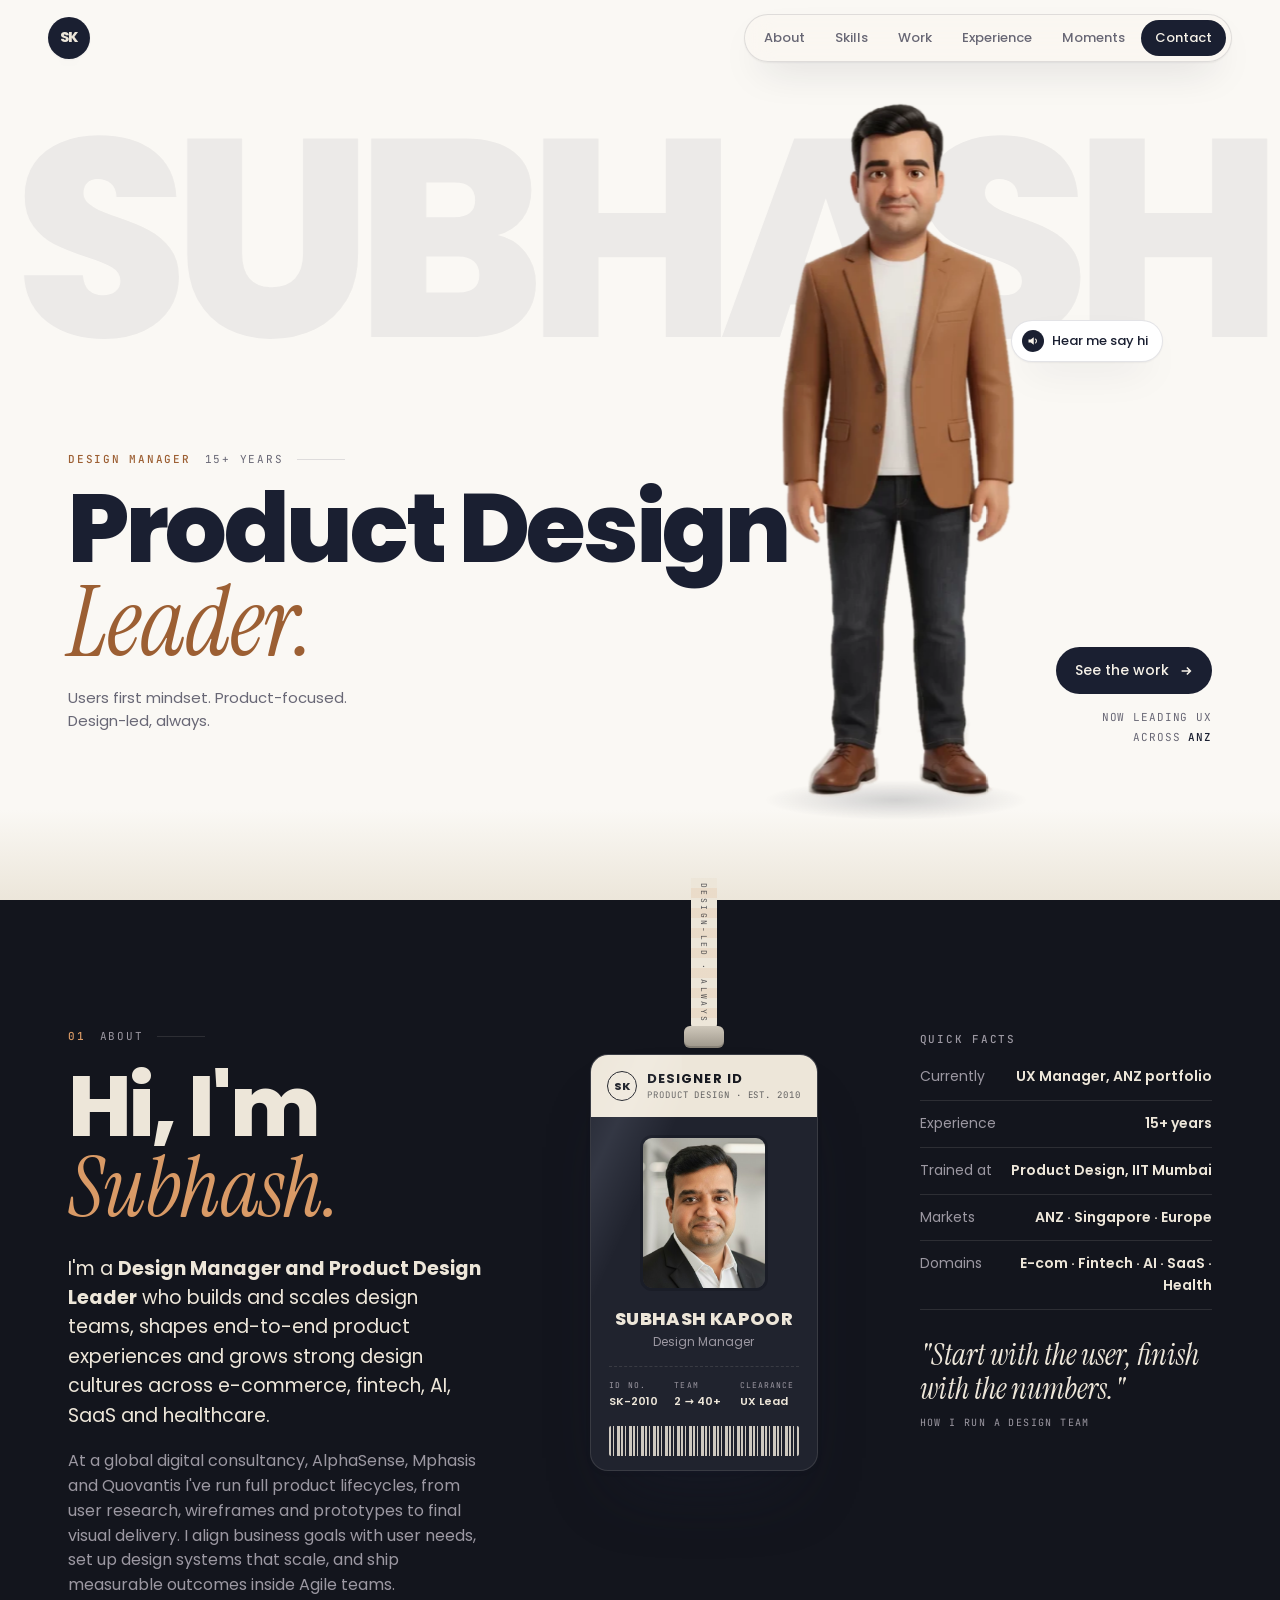
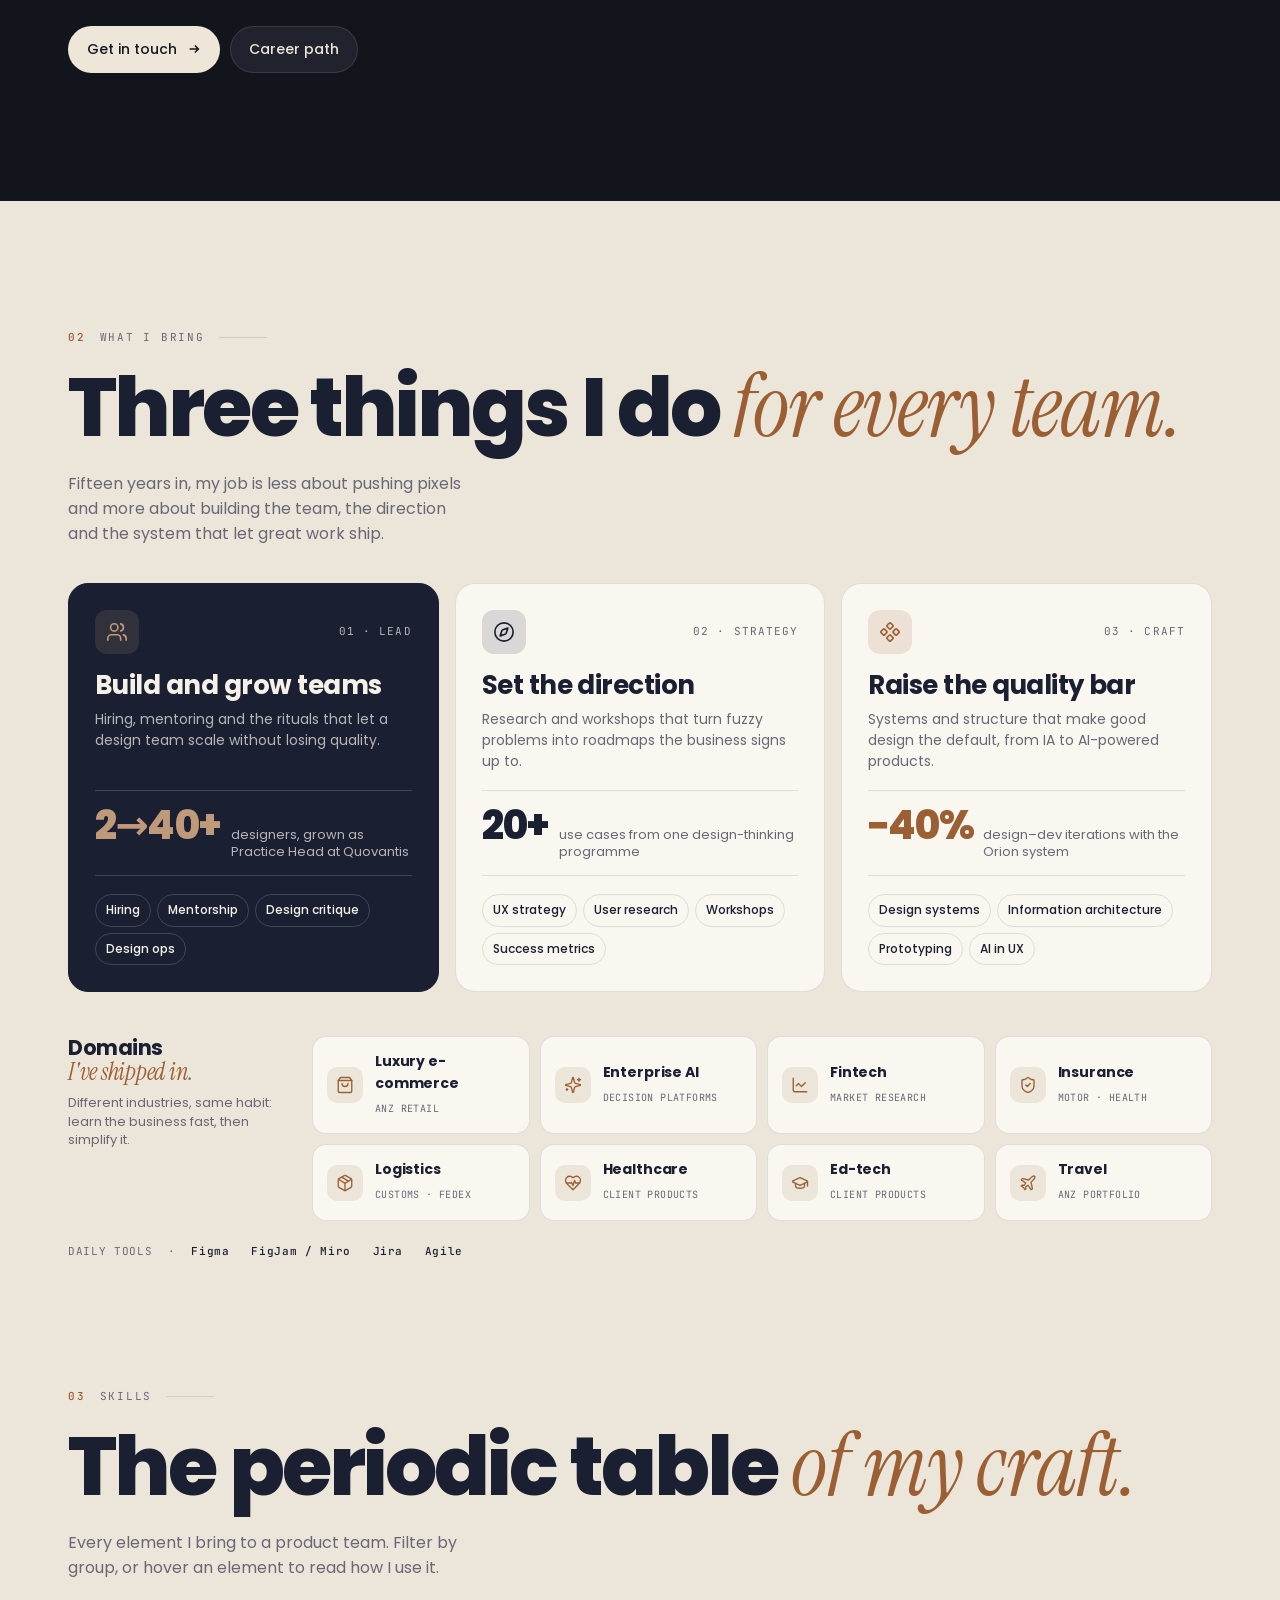
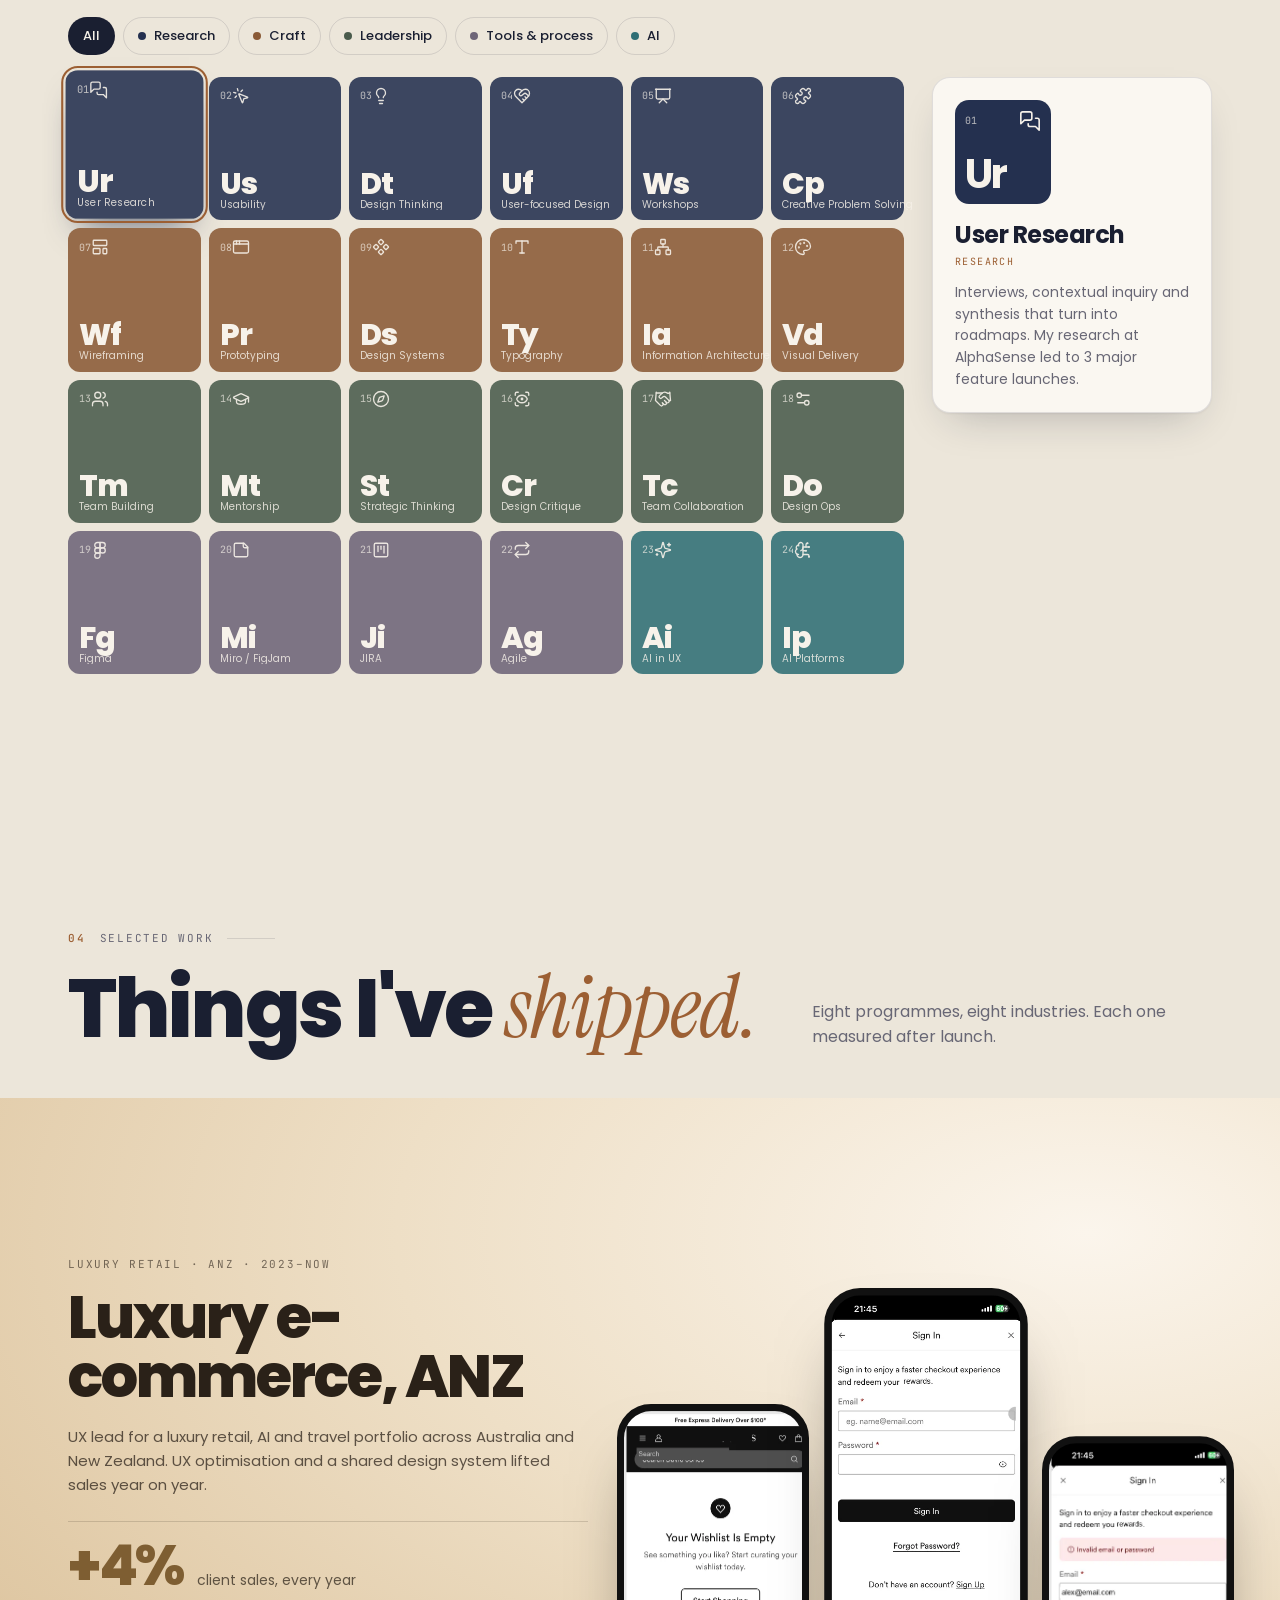
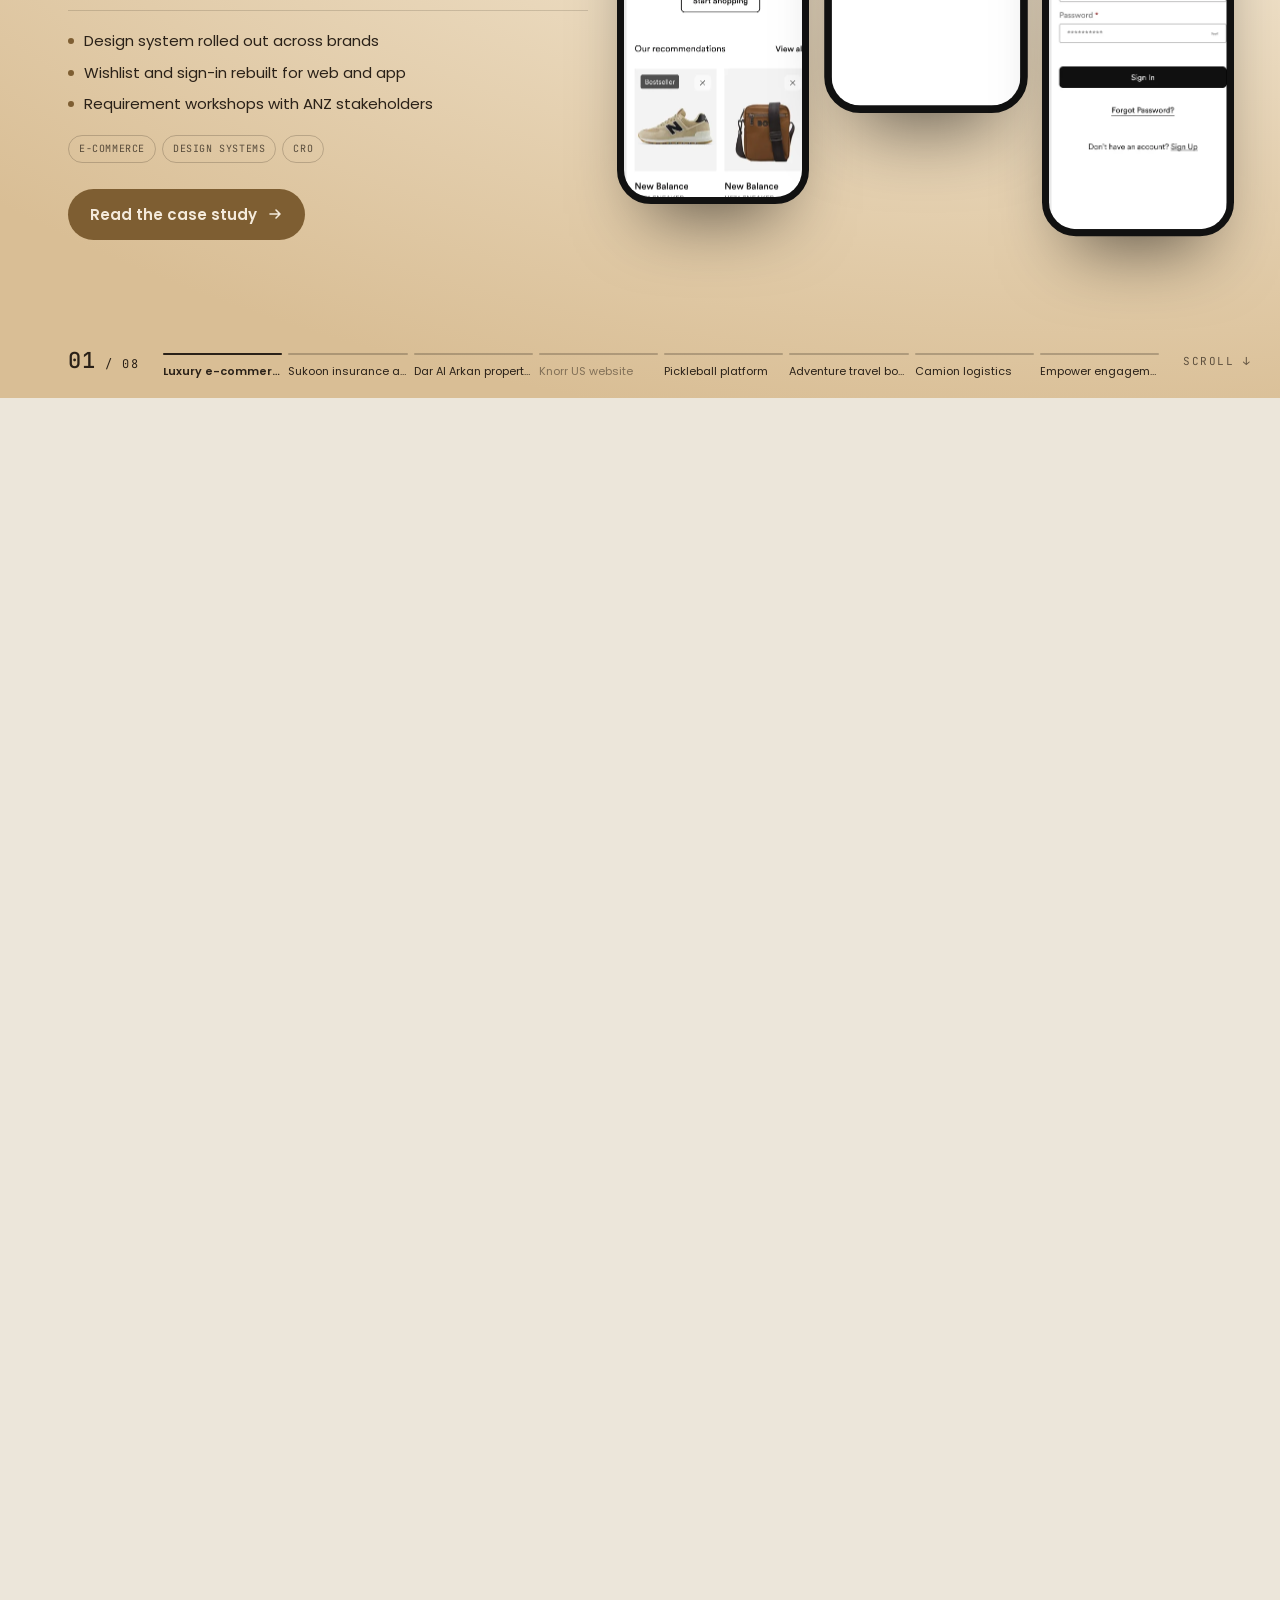
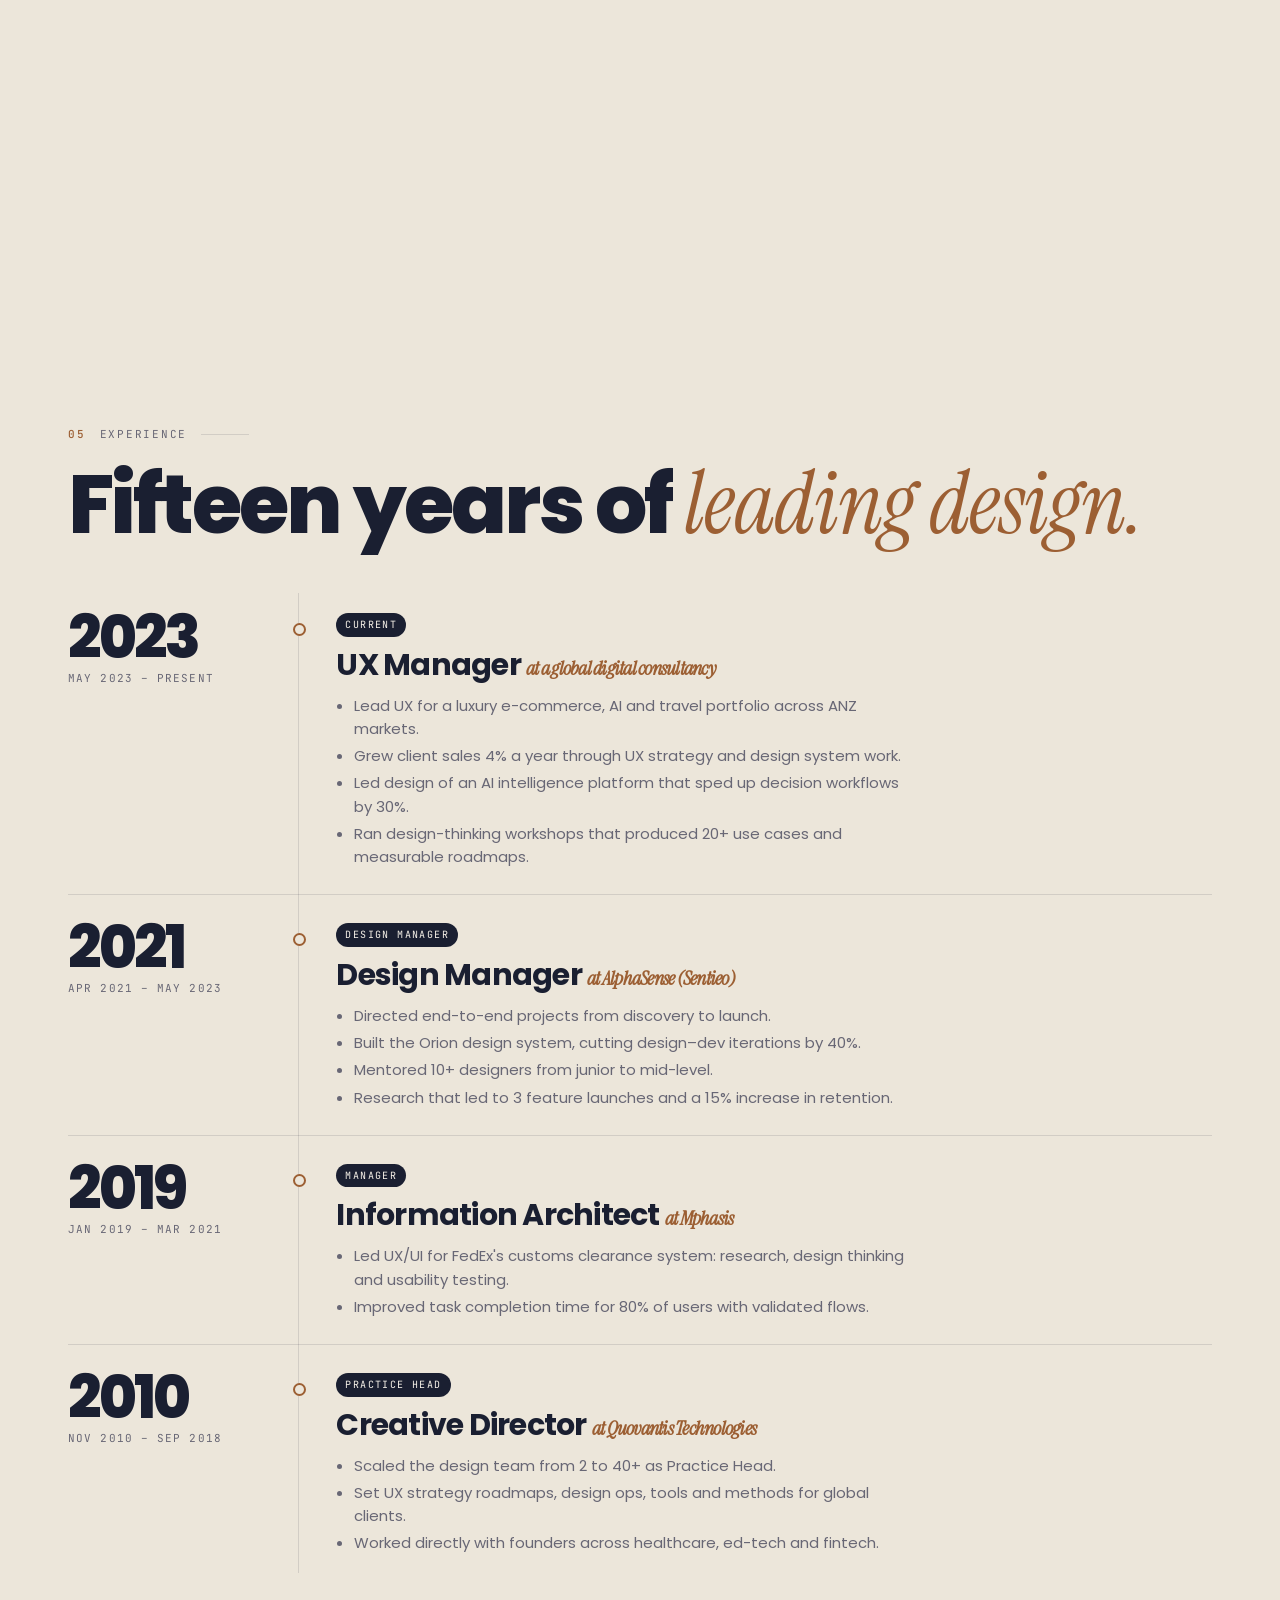
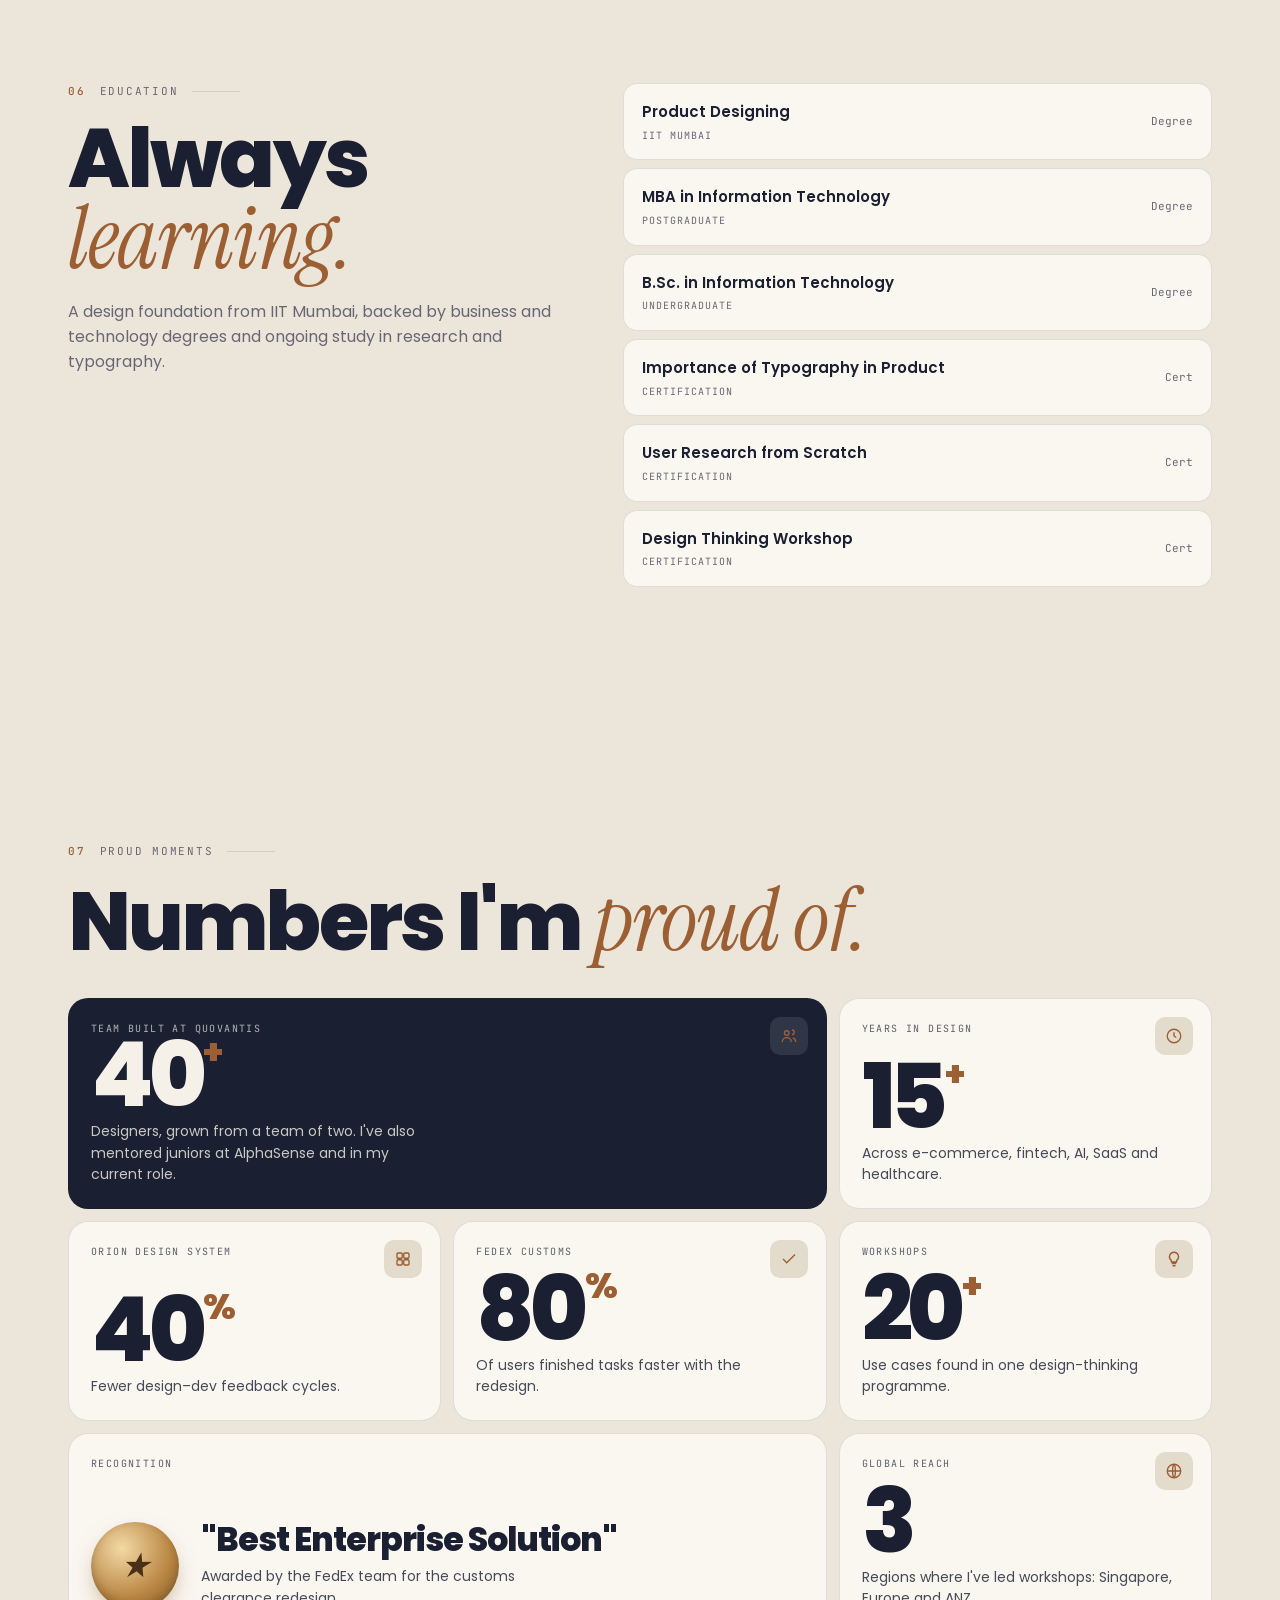
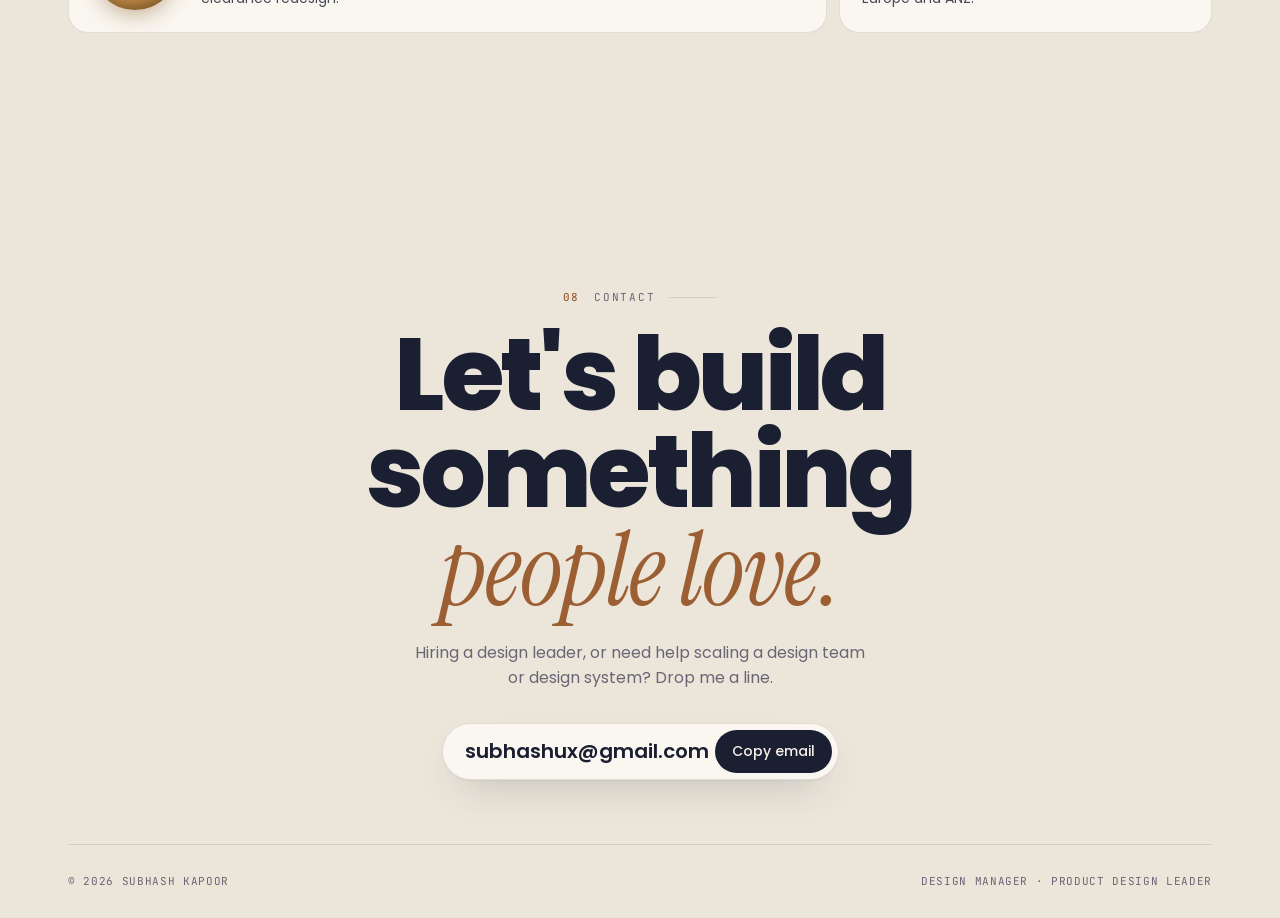
==== commit fcc0ffe8: "Remove agency name, trim reel to case studies, fill Empower numbers Co-Authored-By: Claude Opus 5.5 " ====
--- a/index.html
+++ b/index.html
@@ -9,7 +9,7 @@
 <link rel="preconnect" href="https://fonts.googleapis.com">
 <link rel="preconnect" href="https://fonts.gstatic.com" crossorigin>
 <link rel="stylesheet" href="https://fonts.googleapis.com/css2?family=Poppins:wght@400;500;600;700;800&family=Instrument+Serif:ital@0;1&family=JetBrains+Mono:wght@400;500&display=swap">
-<link rel="stylesheet" href="styles.css?v=reel7">
+<link rel="stylesheet" href="styles.css?v=reel8">
 
 </head>
 <body>
@@ -46,7 +46,7 @@
       <div class="hero-side">
         <a class="btn dark" href="#work">See the work
           <svg viewBox="0 0 16 16" fill="none" stroke="currentColor" stroke-width="1.8"><path d="M3 8h10M9 4l4 4-4 4"/></svg></a>
-        <div class="meta">NOW AT <strong>PUBLICIS SAPIENT</strong><br>LEADING UX ACROSS <strong>ANZ</strong></div>
+        <div class="meta">NOW LEADING UX<br>ACROSS <strong>ANZ</strong></div>
       </div>
     </div>
   </section>
@@ -58,7 +58,7 @@
         <div class="eyebrow"><b>01</b> About</div>
         <h2>Hi, I'm <em>Subhash.</em></h2>
         <p class="lead">I'm a <strong>Design Manager and Product Design Leader</strong> who builds and scales design teams, shapes end-to-end product experiences and grows strong design cultures across e-commerce, fintech, AI, SaaS and healthcare.</p>
-        <p class="sub">At Publicis Sapient, AlphaSense, Mphasis and Quovantis I've run full product lifecycles, from user research, wireframes and prototypes to final visual delivery. I align business goals with user needs, set up design systems that scale, and ship measurable outcomes inside Agile teams.</p>
+        <p class="sub">At a global digital consultancy, AlphaSense, Mphasis and Quovantis I've run full product lifecycles, from user research, wireframes and prototypes to final visual delivery. I align business goals with user needs, set up design systems that scale, and ship measurable outcomes inside Agile teams.</p>
         <div class="row">
           <a class="btn dark" href="#contact">Get in touch
             <svg viewBox="0 0 16 16" fill="none" stroke="currentColor" stroke-width="1.8"><path d="M3 8h10M9 4l4 4-4 4"/></svg></a>
@@ -95,7 +95,7 @@
       <div class="facts-col rv">
         <div class="facts">
           <h3>Quick facts</h3>
-          <div class="fact"><span>Currently</span><span>UX Manager, Publicis Sapient</span></div>
+          <div class="fact"><span>Currently</span><span>UX Manager, ANZ portfolio</span></div>
           <div class="fact"><span>Experience</span><span>15+ years</span></div>
           <div class="fact"><span>Trained at</span><span>Product Design, IIT Mumbai</span></div>
           <div class="fact"><span>Markets</span><span>ANZ · Singapore · Europe</span></div>
@@ -199,15 +199,15 @@
           <div class="eyebrow"><b>04</b> Selected work</div>
           <h2 class="h2" style="margin-top:20px">Things I've <em>shipped.</em></h2>
         </div>
-        <p>Eleven programmes, eleven industries. Each one measured after launch.</p>
-      </div>
-    </div>
-    <div class="reel" id="reel" style="--n:11">
+        <p>Eight programmes, eight industries. Each one measured after launch.</p>
+      </div>
+    </div>
+    <div class="reel" id="reel" style="--n:8">
         <div class="reel-pin">
           <div class="reel-track" id="reelTrack">
-          <article class="slide" style="--bg:#F4EADB;--fg:#2A2118;--ac:#7E5E32;--grad:radial-gradient(120% 90% at 85% 15%,#FBF5EC 0%,#EEDFC6 45%,#D9BE95 100%)" aria-label="01 of 11: Luxury e-commerce, ANZ">
-            <div class="s-copy">
-              <div class="s-co">Publicis Sapient · 2023–now</div>
+          <article class="slide" style="--bg:#F4EADB;--fg:#2A2118;--ac:#7E5E32;--grad:radial-gradient(120% 90% at 85% 15%,#FBF5EC 0%,#EEDFC6 45%,#D9BE95 100%)" aria-label="01 of 08: Luxury e-commerce, ANZ">
+            <div class="s-copy">
+              <div class="s-co">Luxury retail · ANZ · 2023–now</div>
               <h3>Luxury e-commerce, ANZ</h3>
               <p class="s-desc">UX lead for a luxury retail, AI and travel portfolio across Australia and New Zealand. UX optimisation and a shared design system lifted sales year on year.</p>
               <div class="s-stat"><b>+4%</b><span>client sales, every year</span></div>
@@ -217,7 +217,7 @@
             </div>
             <div class="s-art phones3"><a class="pf p1" href="luxury.html" tabindex="-1" aria-hidden="true"><img src="img/luxury/wishlist-empty-m.webp" alt="" loading="lazy"></a><a class="pf p2" href="luxury.html" tabindex="-1" aria-hidden="true"><img src="img/luxury/app-signin.webp" alt="" loading="lazy"></a><a class="pf p3" href="luxury.html" tabindex="-1" aria-hidden="true"><img src="img/luxury/app-error2.webp" alt="" loading="lazy"></a></div>
           </article>
-          <article class="slide" style="--bg:#671E75;--fg:#FFF4FA;--ac:#FF8A3D" aria-label="02 of 11: Sukoon insurance app">
+          <article class="slide" style="--bg:#671E75;--fg:#FFF4FA;--ac:#FF8A3D" aria-label="02 of 08: Sukoon insurance app">
             <div class="s-copy">
               <div class="s-co">Sukoon Insurance · UAE · Mobile</div>
               <h3>Sukoon insurance app</h3>
@@ -229,7 +229,7 @@
             </div>
             <div class="s-art phones3"><a class="pf p1" href="sukoon.html" tabindex="-1" aria-hidden="true"><img src="img/sukoon/s02.webp" alt="" loading="lazy"></a><a class="pf p2" href="sukoon.html" tabindex="-1" aria-hidden="true"><img src="img/sukoon/s03.webp" alt="" loading="lazy"></a><a class="pf p3" href="sukoon.html" tabindex="-1" aria-hidden="true"><img src="img/sukoon/s04.webp" alt="" loading="lazy"></a></div>
           </article>
-          <article class="slide" style="--bg:#F4F1EC;--fg:#1A1F31;--ac:#521C78" aria-label="03 of 11: Dar Al Arkan property app">
+          <article class="slide" style="--bg:#F4F1EC;--fg:#1A1F31;--ac:#521C78" aria-label="03 of 08: Dar Al Arkan property app">
             <div class="s-copy">
               <div class="s-co">Dar Al Arkan Online · KSA · Mobile</div>
               <h3>Dar Al Arkan property app</h3>
@@ -241,9 +241,9 @@
             </div>
             <div class="s-art phones3"><a class="pf p1" href="daa.html" tabindex="-1" aria-hidden="true"><img src="img/daa/d06.webp" alt="" loading="lazy"></a><a class="pf p2" href="daa.html" tabindex="-1" aria-hidden="true"><img src="img/daa/d09.webp" alt="" loading="lazy"></a><a class="pf p3" href="daa.html" tabindex="-1" aria-hidden="true"><img src="img/daa/d17.webp" alt="" loading="lazy"></a></div>
           </article>
-          <article class="slide" style="--bg:#007932;--fg:#FFFFF7;--ac:#FFB200" aria-label="04 of 11: Knorr US website">
-            <div class="s-copy">
-              <div class="s-co">Unilever · Knorr US · Publicis Sapient</div>
+          <article class="slide" style="--bg:#007932;--fg:#FFFFF7;--ac:#FFB200" aria-label="04 of 08: Knorr US website">
+            <div class="s-copy">
+              <div class="s-co">Unilever · Knorr US</div>
               <h3>Knorr US website</h3>
               <p class="s-desc">A full redesign of knorr.com/us for the new, younger Knorr brand: a social-first homepage and recipe page, every component reskinned, and a design toolkit other markets can reuse.</p>
               <div class="s-stat"><b>47</b><span>components reskinned, live Dec 2025</span></div>
@@ -253,7 +253,7 @@
             </div>
             <div class="s-art phones3"><a class="pf p1" href="knorr.html" tabindex="-1" aria-hidden="true"><img src="img/knorr/m-home.webp" alt="" loading="lazy"></a><a class="pf p2" href="knorr.html" tabindex="-1" aria-hidden="true"><img src="img/knorr/m-recipe.webp" alt="" loading="lazy"></a><a class="pf p3" href="knorr.html" tabindex="-1" aria-hidden="true"><img src="img/knorr/m-product.webp" alt="" loading="lazy"></a></div>
           </article>
-          <article class="slide" style="--bg:#14163A;--fg:#F2F5FF;--ac:#3ED07F;--grad:radial-gradient(120% 90% at 85% 15%,#22307A 0%,#181B4A 45%,#0F1130 100%)" aria-label="05 of 11: Pickleball tournament platform">
+          <article class="slide" style="--bg:#14163A;--fg:#F2F5FF;--ac:#3ED07F;--grad:radial-gradient(120% 90% at 85% 15%,#22307A 0%,#181B4A 45%,#0F1130 100%)" aria-label="05 of 08: Pickleball tournament platform">
             <div class="s-copy">
               <div class="s-co">Sports tech · USA · Web, admin &amp; mobile</div>
               <h3>Pickleball tournament platform</h3>
@@ -265,7 +265,7 @@
             </div>
             <div class="s-art phones3"><a class="pf p1" href="pickleball.html" tabindex="-1" aria-hidden="true"><img src="img/pickleball/m-home.webp" alt="" loading="lazy"></a><a class="pf p2" href="pickleball.html" tabindex="-1" aria-hidden="true"><img src="img/pickleball/m-live.webp" alt="" loading="lazy"></a><a class="pf p3" href="pickleball.html" tabindex="-1" aria-hidden="true"><img src="img/pickleball/m-podium.webp" alt="" loading="lazy"></a></div>
           </article>
-          <article class="slide" style="--bg:#0F2A5C;--fg:#F2F6FF;--ac:#4FD27A;--grad:radial-gradient(120% 90% at 85% 15%,#1F5BC8 0%,#133A7E 45%,#0B1E44 100%)" aria-label="06 of 11: Adventure travel booking">
+          <article class="slide" style="--bg:#0F2A5C;--fg:#F2F6FF;--ac:#4FD27A;--grad:radial-gradient(120% 90% at 85% 15%,#1F5BC8 0%,#133A7E 45%,#0B1E44 100%)" aria-label="06 of 08: Adventure travel booking">
             <div class="s-copy">
               <div class="s-co">Adventure · Travel · Web &amp; mobile</div>
               <h3>Adventure travel booking</h3>
@@ -277,7 +277,7 @@
             </div>
             <div class="s-art phones3"><a class="pf p1" href="adventure.html" tabindex="-1" aria-hidden="true"><img src="img/adventure/m-home.webp" alt="" loading="lazy"></a><a class="pf p2" href="adventure.html" tabindex="-1" aria-hidden="true"><img src="img/adventure/m-list.webp" alt="" loading="lazy"></a><a class="pf p3" href="adventure.html" tabindex="-1" aria-hidden="true"><img src="img/adventure/m-pay.webp" alt="" loading="lazy"></a></div>
           </article>
-          <article class="slide" style="--bg:#123A1E;--fg:#F1F8EE;--ac:#F5A443;--grad:radial-gradient(120% 90% at 85% 15%,#2E7A3A 0%,#1A4D25 45%,#0D2613 100%)" aria-label="07 of 11: Camion trucking marketplace">
+          <article class="slide" style="--bg:#123A1E;--fg:#F1F8EE;--ac:#F5A443;--grad:radial-gradient(120% 90% at 85% 15%,#2E7A3A 0%,#1A4D25 45%,#0D2613 100%)" aria-label="07 of 08: Camion trucking marketplace">
             <div class="s-copy">
               <div class="s-co">Camion · Logistics · Dubai, UAE</div>
               <h3>Camion trucking marketplace</h3>
@@ -289,7 +289,7 @@
             </div>
             <div class="s-art phones3"><a class="pf p1" href="camion.html" tabindex="-1" aria-hidden="true"><img src="img/camion/m-sdash.webp" alt="" loading="lazy"></a><a class="pf p2" href="camion.html" tabindex="-1" aria-hidden="true"><img src="img/camion/m-ttrip.webp" alt="" loading="lazy"></a><a class="pf p3" href="camion.html" tabindex="-1" aria-hidden="true"><img src="img/camion/m-dotp.webp" alt="" loading="lazy"></a></div>
           </article>
-          <article class="slide" style="--bg:#1E1A55;--fg:#F4F2FF;--ac:#F5C518;--grad:radial-gradient(120% 90% at 85% 15%,#3A33A0 0%,#26206B 45%,#141039 100%)" aria-label="08 of 11: Empower engagement platform">
+          <article class="slide" style="--bg:#1E1A55;--fg:#F4F2FF;--ac:#F5C518;--grad:radial-gradient(120% 90% at 85% 15%,#3A33A0 0%,#26206B 45%,#141039 100%)" aria-label="08 of 08: Empower engagement platform">
             <div class="s-copy">
               <div class="s-co">HERE Technologies · Employee engagement</div>
               <h3>Empower engagement platform</h3>
@@ -301,56 +301,10 @@
             </div>
             <div class="s-art phones3"><a class="pf p1" href="empower.html" tabindex="-1" aria-hidden="true"><img src="img/empower/leader.webp" alt="" loading="lazy"></a><a class="pf p2" href="empower.html" tabindex="-1" aria-hidden="true"><img src="img/empower/journey.webp" alt="" loading="lazy"></a><a class="pf p3" href="empower.html" tabindex="-1" aria-hidden="true"><img src="img/empower/redeem.webp" alt="" loading="lazy"></a></div>
           </article>
-          <article class="slide" style="--bg:#0E2733;--fg:#EAF4F2;--ac:#5FD3C6" aria-label="09 of 11: AI intelligence platform">
-            <div class="s-copy">
-              <div class="s-co">Publicis Sapient · Enterprise AI</div>
-              <h3>AI intelligence platform</h3>
-              <p class="s-desc">Led the design of an AI platform that helps enterprise clients get to decisions faster. Design-thinking workshops surfaced 20+ use cases and set the roadmap.</p>
-              <div class="s-stat"><b>30%</b><span>faster decision workflows</span></div>
-              <ul><li>20+ actionable use cases identified</li><li>Success metrics defined per release</li></ul>
-              <div class="s-tags"><span>AI IN UX</span><span>WORKSHOPS</span><span>ENTERPRISE</span></div>
-              <span class="s-soon">Case study on request</span>
-            </div>
-            <div class="s-art mockart" aria-hidden="true"><div class="mock"><div class="bar"><i></i><i></i><i></i></div>
-                <div class="pad"><div class="ai-q">Which markets slowed in Q3?</div>
-                  <div class="ai-a"><b>3 markets below forecast</b><div class="bars"><i style="height:80%"></i><i style="height:62%"></i><i style="height:90%"></i><i style="height:38%"></i><i style="height:44%"></i><i style="height:70%"></i></div></div></div></div></div>
-          </article>
-          <article class="slide" style="--bg:#1F2240;--fg:#EEF0FF;--ac:#9DAAFF" aria-label="10 of 11: Orion design system">
-            <div class="s-copy">
-              <div class="s-co">AlphaSense (Sentieo) · 2021–2023</div>
-              <h3>Orion design system</h3>
-              <p class="s-desc">Created and scaled Orion, the design system behind AlphaSense&#x27;s research platform. Shared tokens and components cut the back-and-forth between design and engineering.</p>
-              <div class="s-stat"><b>−40%</b><span>design–dev iterations</span></div>
-              <ul><li>3 major features launched from research</li><li>15% lift in retention</li></ul>
-              <div class="s-tags"><span>DESIGN SYSTEMS</span><span>FINTECH</span><span>RESEARCH</span></div>
-              <span class="s-soon">Case study on request</span>
-            </div>
-            <div class="s-art mockart" aria-hidden="true"><div class="mock"><div class="bar"><i></i><i></i><i></i></div>
-                <div class="pad"><b style="font-size:12px">Orion / Tokens</b>
-                  <div class="tok" style="margin-top:10px"><i style="background:#1A1F31"></i><i style="background:#3D4C7A"></i><i style="background:#9C5F33"></i><i style="background:#D9C7AE"></i><i style="background:#ECE6DA;box-shadow:inset 0 0 0 1px rgba(0,0,0,.08)"></i></div>
-                  <div class="cmp"><span class="p">Primary</span><span>Secondary</span><span>Ghost</span></div>
-                  <div class="ln" style="width:90%;margin-top:12px"></div><div class="ln" style="width:60%"></div></div></div></div>
-          </article>
-          <article class="slide" style="--bg:#4D148C;--fg:#F6F0FF;--ac:#FF7A2E" aria-label="11 of 11: FedEx customs clearance">
-            <div class="s-copy">
-              <div class="s-co">Mphasis for FedEx · 2019–2021</div>
-              <h3>FedEx customs clearance</h3>
-              <p class="s-desc">As senior information architect I worked with every user persona to find what was broken in customs clearance, then ran bunker sessions, clickable prototypes and usability tests.</p>
-              <div class="s-stat"><b>80%</b><span>of users finished tasks faster</span></div>
-              <ul><li>&quot;Best Enterprise Solution&quot; award from FedEx</li><li>Validated through rounds of usability testing</li></ul>
-              <div class="s-tags"><span>LOGISTICS</span><span>INFORMATION ARCHITECTURE</span><span>USABILITY</span></div>
-              <span class="s-soon">Case study on request</span>
-            </div>
-            <div class="s-art mockart" aria-hidden="true"><div class="mock"><div class="bar"><i></i><i></i><i></i></div>
-                <div class="pad"><div class="steps"><i class="d"></i><i class="d"></i><i class="d"></i><i></i></div>
-                  <div class="field"><span>HS code</span><b>8471.30</b></div>
-                  <div class="field"><span>Declared value</span><b>$1,240</b></div>
-                  <div class="field"><span>Status</span><span class="ok">● Cleared</span></div></div></div></div>
-          </article>
           </div>
           <div class="reel-ui">
-            <div class="reel-count"><b id="reelNow">01</b> / 11</div>
-            <nav class="reel-nav" aria-label="Jump to project"><button type="button" data-i="0"><i></i><span>Luxury e-commerce</span></button><button type="button" data-i="1"><i></i><span>Sukoon insurance app</span></button><button type="button" data-i="2"><i></i><span>Dar Al Arkan property app</span></button><button type="button" data-i="3"><i></i><span>Knorr US website</span></button><button type="button" data-i="4"><i></i><span>Pickleball platform</span></button><button type="button" data-i="5"><i></i><span>Adventure travel booking</span></button><button type="button" data-i="6"><i></i><span>Camion logistics</span></button><button type="button" data-i="7"><i></i><span>Empower engagement</span></button><button type="button" data-i="8"><i></i><span>AI intelligence platform</span></button><button type="button" data-i="9"><i></i><span>Orion design system</span></button><button type="button" data-i="10"><i></i><span>FedEx customs clearance</span></button></nav>
+            <div class="reel-count"><b id="reelNow">01</b> / 08</div>
+            <nav class="reel-nav" aria-label="Jump to project"><button type="button" data-i="0"><i></i><span>Luxury e-commerce</span></button><button type="button" data-i="1"><i></i><span>Sukoon insurance app</span></button><button type="button" data-i="2"><i></i><span>Dar Al Arkan property app</span></button><button type="button" data-i="3"><i></i><span>Knorr US website</span></button><button type="button" data-i="4"><i></i><span>Pickleball platform</span></button><button type="button" data-i="5"><i></i><span>Adventure travel booking</span></button><button type="button" data-i="6"><i></i><span>Camion logistics</span></button><button type="button" data-i="7"><i></i><span>Empower engagement</span></button></nav>
             <div class="reel-hint" aria-hidden="true">Scroll <span>↓</span></div>
           </div>
         </div>
@@ -369,7 +323,7 @@
         <div class="job rv">
           <div class="yr">2023<small>MAY 2023 – PRESENT</small></div>
           <div class="job-body"><span class="badge">Current</span>
-            <h3>UX Manager <span class="at">at Publicis Sapient</span></h3>
+            <h3>UX Manager <span class="at">at a global digital consultancy</span></h3>
             <ul><li>Lead UX for a luxury e-commerce, AI and travel portfolio across ANZ markets.</li><li>Grew client sales 4% a year through UX strategy and design system work.</li><li>Led design of an AI intelligence platform that sped up decision workflows by 30%.</li><li>Ran design-thinking workshops that produced 20+ use cases and measurable roadmaps.</li></ul></div>
         </div>
         <div class="job rv">
@@ -423,7 +377,7 @@
         <div class="stat ink wide rv">
           <span class="lbl">Team built at Quovantis</span>
           <div class="ico"><svg viewBox="0 0 24 24"><circle cx="9" cy="8" r="3"/><path d="M3 20c0-3.3 2.7-6 6-6s6 2.7 6 6"/><path d="M16 4a3 3 0 0 1 0 6M21 20c0-2.6-1.6-4.8-4-5.6"/></svg></div>
-          <div><div class="num"><span data-count="40">40</span><sup>+</sup></div><p>Designers, grown from a team of two. I've also mentored juniors at AlphaSense and Sapient.</p></div>
+          <div><div class="num"><span data-count="40">40</span><sup>+</sup></div><p>Designers, grown from a team of two. I've also mentored juniors at AlphaSense and in my current role.</p></div>
         </div>
         <div class="stat rv">
           <span class="lbl">Years in design</span>
@@ -477,7 +431,7 @@
   <div class="wrap"><footer><span>© 2026 SUBHASH KAPOOR</span><span>DESIGN MANAGER · PRODUCT DESIGN LEADER</span></footer></div>
 </main>
 
-<script src="app.js?v=reel7"></script>
+<script src="app.js?v=reel8"></script>
 
 </body>
 </html>
